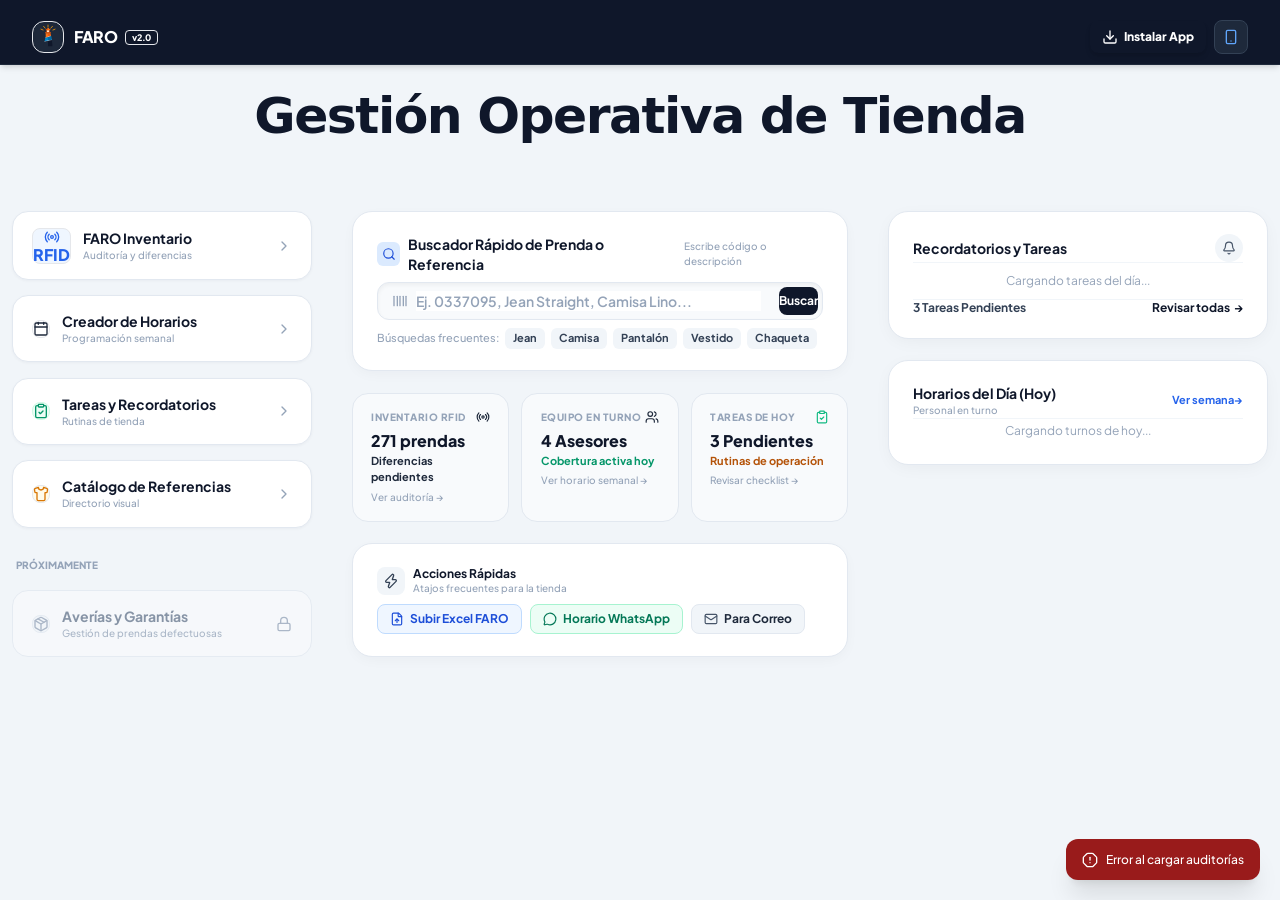
==== frontend/index.html @ a0708a17 "style(hub): remove subtitle and make title size and separation harmonious and proportional" ====
<!DOCTYPE html>
<html lang="es" class="h-full bg-slate-900">
<head>
  <meta charset="UTF-8">
  <meta name="viewport" content="width=device-width, initial-scale=1.0, maximum-scale=1.0, user-scalable=no, viewport-fit=cover">
  <meta name="theme-color" content="#0f172a">
  <meta name="theme-color" content="#0f172a" media="(prefers-color-scheme: light)">
  <meta name="theme-color" content="#0f172a" media="(prefers-color-scheme: dark)">
  <meta name="apple-mobile-web-app-capable" content="yes">
  <meta name="apple-mobile-web-app-status-bar-style" content="black-translucent">
  <title>FARO - Flujo de Almacén y Reorden Operativo</title>
  <link rel="icon" type="image/svg+xml" href="faro_icon.svg">
  <link rel="manifest" href="manifest.json">
  <link rel="apple-touch-icon" sizes="180x180" href="apple-touch-icon.png">
  <meta name="apple-mobile-web-app-title" content="FARO">
  <meta name="application-name" content="FARO">
  <meta name="msapplication-TileColor" content="#0f172a">
  <meta name="mobile-web-app-capable" content="yes">
  
  <!-- Tailwind CSS Compilado Estático (Carga instantánea en celulares, ultrarrápido 33KB) -->
  <link rel="stylesheet" href="tailwind.min.css?v=2.8">
  <link rel="stylesheet" href="styles.css?v=4.8">

  <!-- Librerías Locales (100% autónomo, no depende de CDNs externos en móviles) -->
  <script src="lucide.min.js"></script>
  <script src="qrcode.min.js"></script>
  <script src="confetti.browser.min.js"></script>
  <script src="jsbarcode.min.js"></script>

</head>
<body class="h-full flex flex-col text-slate-800 antialiased selection:bg-blue-600 selection:text-white bg-slate-100">

  <!-- ========================================================================= -->
  <!-- HEADER PRINCIPAL (RESPONSIVO PARA CUALQUIER PANTALLA) -->
  <!-- ========================================================================= -->
  <header class="bg-slate-900 text-white sticky top-0 z-30 shadow-md border-b border-slate-800 safe-top">
    <div class="max-w-7xl 2xl:max-w-screen-2xl mx-auto px-3 sm:px-6 lg:px-8">
      
      <!-- Fila Superior: Logo + Acciones Rápidas (Adaptado para Móviles) -->
      <div class="flex items-center justify-between py-2 sm:py-2.5 gap-1.5 sm:gap-2">
        
        <div class="flex items-center gap-2 sm:gap-2.5 shrink-0 min-w-0">
          <!-- Botón Volver al Menú Principal (Hub) -->
          <button id="btnBackToHub" type="button" class="hidden bg-slate-800 hover:bg-slate-700 active:bg-slate-600 text-slate-200 border border-slate-700 font-bold text-xs px-2.5 py-1.5 sm:px-3 sm:py-2 rounded-lg inline-flex items-center gap-1.5 transition-colors cursor-pointer shadow-xs shrink-0" title="Volver al Menú Principal">
            <i data-lucide="arrow-left" class="w-4 h-4 text-sky-400"></i>
            <span class="hidden xs:inline">Inicio</span>
          </button>

          <!-- Logo & Brand FARO / SEVEN SEVEN -->
          <div id="brandHeader" class="flex items-center gap-2 sm:gap-2.5 shrink-0 min-w-0 cursor-pointer" title="Ir al Menú Principal">
            <div class="w-8 h-8 sm:w-9 sm:h-9 rounded-xl bg-slate-800 border border-slate-700/80 p-0.5 flex items-center justify-center shadow-inner shrink-0 overflow-hidden">
              <img src="faro_icon.svg" alt="Faro Logo" class="w-full h-full object-contain">
            </div>
            <div class="min-w-0 truncate">
              <h1 class="text-sm sm:text-base font-black tracking-tight text-white flex items-center gap-2 truncate leading-none">
                <span id="headerTitle">FARO</span>
                <span id="headerBadge" class="hidden sm:inline-block text-[9px] sm:text-[10px] font-extrabold px-1.5 py-0.5 rounded bg-sky-500/20 text-sky-300 border border-sky-400/30 tracking-normal badge-pill">
                  v2.0
                </span>
                <span id="dbStatusBadge" class="hidden sm:inline-flex text-[9px] font-bold px-1.5 py-0.5 rounded tracking-normal items-center gap-1 cursor-default transition-all" title="Estado de Base de Datos">
                  <span id="dbStatusDot" class="w-1.5 h-1.5 rounded-full bg-emerald-400 animate-pulse"></span>
                  <span id="dbStatusText">Cloud</span>
                </span>
              </h1>
              <p id="headerSubtitle" class="text-[9px] sm:text-[10px] font-semibold text-sky-400 truncate leading-tight mt-1 hidden xs:block">Flujo de Almacén y Reorden Operativo</p>
            </div>
          </div>
        </div>

        <!-- Acciones en Cabecera (Adaptables según vista activa) -->
        <div class="flex items-center gap-1 sm:gap-2 shrink-0">
          
          <!-- Acciones específicas de FARO Inventarios -->
          <div id="faroHeaderActions" class="flex items-center gap-1 sm:gap-2">
            <!-- Botón Subir Excel -->
            <button id="btnOpenUpload" class="bg-blue-600 hover:bg-blue-700 active:bg-blue-800 text-white font-bold text-xs px-2.5 py-1.5 sm:px-3 sm:py-2 rounded-lg inline-flex items-center justify-center gap-1.5 transition-colors shadow-sm whitespace-nowrap touch-target sm:min-w-0" title="Subir archivo Excel de lectura">
              <i data-lucide="upload-cloud" class="w-4 h-4 shrink-0"></i>
              <span class="hidden sm:inline">Subir Excel</span>
            </button>

            <!-- Botón Copiar Correo -->
            <button id="btnOpenEmailModal" class="bg-emerald-600 hover:bg-emerald-700 active:bg-emerald-800 text-white font-bold text-xs px-2.5 py-1.5 sm:px-3 sm:py-2 rounded-lg inline-flex items-center justify-center gap-1.5 transition-colors shadow-sm whitespace-nowrap touch-target sm:min-w-0" title="Copiar informe para correo de respuesta">
              <i data-lucide="mail-check" class="w-4 h-4 shrink-0"></i>
              <span class="hidden md:inline">Para Correo</span>
            </button>

            <!-- Botón Descargar Excel -->
            <button id="btnDownloadExcel" class="bg-slate-800 hover:bg-slate-700 text-slate-200 border border-slate-700 text-xs px-2.5 py-1.5 sm:px-3 sm:py-2 rounded-lg inline-flex items-center justify-center gap-1.5 transition-colors touch-target sm:min-w-0" title="Descargar la plantilla Excel original modificada con las observaciones para responder al correo">
              <i data-lucide="file-spreadsheet" class="w-4 h-4 text-emerald-400 shrink-0"></i>
              <span class="hidden xl:inline">Exportar Excel</span>
            </button>
          </div>

          <!-- Botón Instalar App PWA -->
          <button id="btnInstallPWA" class="hidden bg-gradient-to-r from-amber-500 to-orange-500 hover:from-amber-600 hover:to-orange-600 text-white font-black text-xs px-2.5 py-1.5 sm:px-3 sm:py-2 rounded-lg inline-flex items-center justify-center gap-1.5 transition-all shadow-md whitespace-nowrap touch-target sm:min-w-0 cursor-pointer" title="Instalar FARO en tu celular o computador">
            <i data-lucide="download" class="w-4 h-4 shrink-0"></i>
            <span class="hidden sm:inline">Instalar App</span>
          </button>

          <!-- Botón Celular / Wi-Fi QR -->
          <button id="btnOpenMobileQR" class="hidden sm:inline-flex bg-slate-800 hover:bg-slate-700 text-slate-200 border border-slate-700 text-xs p-2 rounded-lg items-center justify-center transition-colors touch-target" title="Abrir en celular con cámara">
            <i data-lucide="smartphone" class="w-4 h-4 text-blue-400"></i>
          </button>

        </div>

      </div>

      <!-- Fila Inferior de Cabecera: Selector de Auditoría y Filtro por Fecha (Solo visible en FARO) -->
      <div id="auditSelectorBar" class="pb-2 pt-0.5 flex flex-col sm:flex-row sm:items-center gap-1.5 sm:gap-2 w-full transition-all">
        <!-- Selector desplegable de inventario (ocupa el ancho completo en celular para leerlo cómodo) -->
        <div class="relative flex-1 min-w-0 w-full">
          <select id="auditSelector" class="w-full bg-slate-800/90 text-slate-100 text-xs sm:text-sm font-semibold rounded-lg pl-3 pr-8 py-2 border border-slate-700 focus:ring-2 focus:ring-blue-500 focus:outline-none appearance-none cursor-pointer truncate shadow-inner">
            <option value="" disabled selected>Cargando inventarios...</option>
          </select>
          <div class="absolute inset-y-0 right-0 flex items-center px-2.5 pointer-events-none text-slate-400">
            <i data-lucide="chevron-down" class="w-4 h-4"></i>
          </div>
        </div>

        <!-- Fila de Fecha e Historial (se ajusta fluidamente) -->
        <div class="flex items-center gap-1.5 w-full sm:w-auto shrink-0">
          <!-- Filtro rápido por fecha -->
          <div class="relative flex-1 sm:flex-initial flex items-center gap-1 min-w-0">
            <input type="date" id="auditDateFilter" class="w-full sm:w-auto bg-slate-800 text-slate-200 text-xs font-semibold rounded-lg px-2.5 py-1.5 border border-slate-700 focus:ring-2 focus:ring-blue-500 focus:outline-none shadow-inner" title="Filtrar inventarios por fecha exacta">
            <button id="btnClearDateFilter" class="hidden text-slate-400 hover:text-white p-1.5 rounded-lg bg-slate-800/80 border border-slate-700 transition-colors shrink-0" title="Limpiar filtro de fecha">
              <i data-lucide="x" class="w-3.5 h-3.5"></i>
            </button>
          </div>

          <!-- Botón Ver Historial Completo -->
          <button id="btnOpenAuditHistory" class="shrink-0 flex items-center justify-center gap-1.5 px-3 py-1.5 rounded-lg bg-slate-800 hover:bg-slate-700 text-slate-200 text-xs font-bold border border-slate-700 transition-colors touch-target shadow-xs" title="Explorar todo el historial de inventarios">
            <i data-lucide="calendar" class="w-3.5 h-3.5 text-blue-400"></i>
            <span>Historial</span>
          </button>
        </div>
      </div>

      <!-- Fila 3: Barra de Navegación por Pestañas FARO (Auditoría / Catálogo / Archivos) -->
      <div id="faroTabsBar" class="flex items-center gap-1 sm:gap-2 pb-2 pt-1 overflow-x-auto no-scrollbar border-t border-slate-800/80">
        <!-- Pestaña 1: Auditoría -->
        <button id="tabBtnAudit" type="button" class="tab-nav-btn active py-1.5 px-3 rounded-lg text-xs font-bold transition-all inline-flex items-center justify-center gap-1.5 shrink-0 bg-blue-600 text-white shadow-xs">
          <i data-lucide="clipboard-check" class="w-3.5 h-3.5"></i>
          <span>Auditoría</span>
        </button>

        <!-- Pestaña 2: Catálogo de Referencias (Buscador) -->
        <button id="tabBtnCatalog" type="button" class="tab-nav-btn py-1.5 px-3 rounded-lg text-xs font-bold transition-all inline-flex items-center justify-center gap-1.5 shrink-0 text-slate-300 hover:text-white hover:bg-slate-800">
          <i data-lucide="search" class="w-3.5 h-3.5 text-amber-400"></i>
          <span>Catálogo de Referencias</span>
          <span id="tabCatalogBadge" class="ml-1 px-1.5 py-0.5 rounded-full text-[10px] font-black bg-amber-500/20 text-amber-300 border border-amber-400/30 badge-pill">...</span>
        </button>

        <!-- Pestaña 3: Archivos Excel -->
        <button id="tabBtnFiles" type="button" class="tab-nav-btn py-1.5 px-3 rounded-lg text-xs font-bold transition-all inline-flex items-center justify-center gap-1.5 shrink-0 text-slate-300 hover:text-white hover:bg-slate-800">
          <i data-lucide="file-spreadsheet" class="w-3.5 h-3.5 text-emerald-400"></i>
          <span>Archivos Excel</span>
          <span id="tabFilesBadge" class="ml-1 px-1.5 py-0.5 rounded-full text-[10px] font-black bg-emerald-500/20 text-emerald-300 border border-emerald-400/30 badge-pill">...</span>
        </button>
      </div>

    </div>
  </header>

  <!-- BARRA DE AVISO OFFLINE (Aparece suavemente si el celular entra en zona sin señal) -->
  <div id="offlineBanner" class="hidden bg-amber-600 text-white text-xs font-bold py-1.5 px-4 text-center flex items-center justify-center gap-2 shadow-xs transition-all z-20">
    <i data-lucide="wifi-off" class="w-3.5 h-3.5 shrink-0"></i>
    <span>Modo sin conexión: Puedes seguir consultando el catálogo y referencias cargadas en caché.</span>
  </div>

  <!-- ========================================================================= -->
  <!-- CONTENIDO PRINCIPAL FLUIDO (SE ADAPTA A MÓVILES Y MONITORES ANCHOS) -->
  <!-- ========================================================================= -->
  <main class="flex-1 w-full max-w-[1560px] mx-auto px-6 sm:px-10 lg:px-16 xl:px-20 py-4 sm:py-6 lg:py-8 flex flex-col min-h-[calc(100vh-4.5rem)] overflow-y-auto safe-paddings">

    <!-- ======================================================================= -->
    <!-- VISTA 1: MENÚ PRINCIPAL / HUB DE OPERACIONES SEVEN SEVEN (3 COLUMNAS)   -->
    <!-- ======================================================================= -->
    <div id="viewHub" class="w-full flex flex-col flex-1">
      
      <!-- TÍTULO PRINCIPAL EN LA PARTE SUPERIOR: ELEGANTE, PROPORCIONAL Y BIEN SEPARADO -->
      <div class="hub-header-hero">
        <h2 class="hub-hero-title">
          Gestión Operativa de Tienda
        </h2>
      </div>

      <!-- DASHBOARD EN 3 COLUMNAS REALES (CSS GRID FORZADO): BOTONES IZQ | CENTRO FUNCIONAL | WIDGETS DER -->
      <div class="hub-3col-layout w-full">

        <!-- =================================================================== -->
        <!-- COLUMNA 1 (IZQUIERDA): BOTONES DE MÓDULOS DE OPERACIÓN              -->
        <!-- =================================================================== -->
        <div class="hub-col-left">
          
          <!-- Botón 1: FARO Inventario -->
          <button id="cardLaunchFaro" type="button" class="hub-nav-button group text-left">
            <div class="flex items-center gap-3">
              <div class="w-9 h-9 rounded-lg bg-blue-50 text-blue-600 flex flex-col items-center justify-center shrink-0 border border-blue-100 transition-colors">
                <i data-lucide="radio" class="w-4 h-4"></i>
                <span class="text-[7.5px] font-black tracking-tighter leading-none mt-0.5">RFID</span>
              </div>
              <div>
                <span class="font-bold text-slate-900 text-sm block">FARO Inventario</span>
                <span id="hubCardAuditInfo" class="text-[10px] text-slate-400 font-medium block">Auditoría y diferencias</span>
              </div>
            </div>
            <i data-lucide="chevron-right" class="w-4 h-4 text-slate-400 group-hover:text-slate-800 group-hover:translate-x-0.5 transition-all"></i>
          </button>

          <!-- Botón 2: Creador de Horarios -->
          <button id="cardLaunchSchedules" type="button" class="hub-nav-button group text-left">
            <div class="flex items-center gap-3">
              <div class="w-9 h-9 rounded-lg bg-purple-50 text-purple-600 flex items-center justify-center shrink-0 border border-purple-100 transition-colors">
                <i data-lucide="calendar" class="w-4 h-4"></i>
              </div>
              <div>
                <span class="font-bold text-slate-900 text-sm block">Creador de Horarios</span>
                <span id="hubCardScheduleInfo" class="text-[10px] text-slate-400 font-medium block">Programación semanal</span>
              </div>
            </div>
            <i data-lucide="chevron-right" class="w-4 h-4 text-slate-400 group-hover:text-slate-800 group-hover:translate-x-0.5 transition-all"></i>
          </button>

          <!-- Botón 3: Tareas y Recordatorios -->
          <button id="cardLaunchTasks" type="button" class="hub-nav-button group text-left">
            <div class="flex items-center gap-3">
              <div class="w-9 h-9 rounded-lg bg-emerald-50 text-emerald-600 flex items-center justify-center shrink-0 border border-emerald-100 transition-colors">
                <i data-lucide="clipboard-check" class="w-4 h-4"></i>
              </div>
              <div>
                <span class="font-bold text-slate-900 text-sm block">Tareas y Recordatorios</span>
                <span id="hubCardTasksInfo" class="text-[10px] text-slate-400 font-medium block">Rutinas de tienda</span>
              </div>
            </div>
            <i data-lucide="chevron-right" class="w-4 h-4 text-slate-400 group-hover:text-slate-800 group-hover:translate-x-0.5 transition-all"></i>
          </button>

          <!-- Botón 4: Catálogo de Referencias -->
          <button id="cardLaunchCatalog" type="button" class="hub-nav-button group text-left">
            <div class="flex items-center gap-3">
              <div class="w-9 h-9 rounded-lg bg-amber-50 text-amber-600 flex items-center justify-center shrink-0 border border-amber-100 transition-colors">
                <i data-lucide="shirt" class="w-4 h-4"></i>
              </div>
              <div>
                <span class="font-bold text-slate-900 text-sm block">Catálogo de Referencias</span>
                <span id="hubCardCatalogInfo" class="text-[10px] text-slate-400 font-medium block">Directorio visual</span>
              </div>
            </div>
            <i data-lucide="chevron-right" class="w-4 h-4 text-slate-400 group-hover:text-slate-800 group-hover:translate-x-0.5 transition-all"></i>
          </button>

          <!-- SEPARADOR PRÓXIMAMENTE -->
          <div class="pt-2 pb-0.5 px-1">
            <span class="text-[10px] font-black uppercase tracking-widest text-slate-400">PRÓXIMAMENTE</span>
          </div>

          <!-- Botón 5: Averías y Garantías (Deshabilitado / Próximamente) -->
          <div class="hub-nav-button-disabled">
            <div class="flex items-center gap-3">
              <div class="w-9 h-9 rounded-lg bg-slate-100 text-slate-400 flex items-center justify-center shrink-0 border border-slate-200">
                <i data-lucide="package" class="w-4 h-4"></i>
              </div>
              <div>
                <span class="font-bold text-slate-500 text-sm block">Averías y Garantías</span>
                <span class="text-[10px] text-slate-400 font-medium block">Gestión de prendas defectuosas</span>
              </div>
            </div>
            <i data-lucide="lock" class="w-4 h-4 text-slate-400"></i>
          </div>

        </div>

        <!-- =================================================================== -->
        <!-- COLUMNA 2 (CENTRO FUNCIONAL): PULSO DE TIENDA, BUSCADOR Y ACCIONES  -->
        <!-- =================================================================== -->
        <div class="hub-col-center">

          <!-- TARJETA FUNCIONAL 1: BUSCADOR RÁPIDO DE PRENDAS Y REFERENCIAS -->
          <div class="hub-center-card">
            <div class="flex items-center justify-between gap-2 mb-2">
              <div class="flex items-center gap-2">
                <div class="w-6 h-6 rounded-md bg-blue-100 text-blue-700 flex items-center justify-center text-xs font-black">
                  <i data-lucide="search" class="w-3.5 h-3.5"></i>
                </div>
                <h3 class="text-xs sm:text-sm font-bold text-slate-900">Buscador Rápido de Prenda o Referencia</h3>
              </div>
              <span class="text-[10px] text-slate-400 font-medium hidden sm:inline">Escribe código o descripción</span>
            </div>

            <form id="hubFastSearchForm" class="flex items-center gap-2 bg-slate-50 p-1 rounded-xl border border-slate-200 focus-within:border-blue-500 focus-within:bg-white transition-all shadow-inner">
              <div class="flex items-center gap-2 flex-1 px-2.5">
                <i data-lucide="barcode" class="w-4 h-4 text-slate-400 shrink-0"></i>
                <input type="text" id="hubFastSearchInput" placeholder="Ej. 0337095, Jean Straight, Camisa Lino..." class="bg-transparent text-xs sm:text-sm font-semibold text-slate-800 focus:outline-none w-full placeholder:text-slate-400">
              </div>
              <button type="submit" class="px-3.5 py-1.5 bg-slate-900 hover:bg-slate-800 active:bg-slate-950 text-white font-bold text-xs rounded-lg transition-colors cursor-pointer shrink-0">
                Buscar
              </button>
            </form>

            <!-- Chips de acceso directo -->
            <div class="flex items-center gap-1.5 flex-wrap pt-2 text-[11px]">
              <span class="text-slate-400 font-medium">Búsquedas frecuentes:</span>
              <button type="button" class="hub-fast-chip px-2 py-0.5 rounded-md bg-slate-100 hover:bg-slate-200 text-slate-700 font-bold transition-colors cursor-pointer" data-search="Jean">Jean</button>
              <button type="button" class="hub-fast-chip px-2 py-0.5 rounded-md bg-slate-100 hover:bg-slate-200 text-slate-700 font-bold transition-colors cursor-pointer" data-search="Camisa">Camisa</button>
              <button type="button" class="hub-fast-chip px-2 py-0.5 rounded-md bg-slate-100 hover:bg-slate-200 text-slate-700 font-bold transition-colors cursor-pointer" data-search="Pantalón">Pantalón</button>
              <button type="button" class="hub-fast-chip px-2 py-0.5 rounded-md bg-slate-100 hover:bg-slate-200 text-slate-700 font-bold transition-colors cursor-pointer" data-search="Vestido">Vestido</button>
              <button type="button" class="hub-fast-chip px-2 py-0.5 rounded-md bg-slate-100 hover:bg-slate-200 text-slate-700 font-bold transition-colors cursor-pointer" data-search="Chaqueta">Chaqueta</button>
            </div>
          </div>

          <!-- TARJETA FUNCIONAL 2: PULSO OPERATIVO DEL DÍA (3 INDICADORES EN TIEMPO REAL) -->
          <div class="grid grid-cols-1 sm:grid-cols-3 gap-2.5 sm:gap-3 w-full">
            
            <!-- Indicador 1: FARO Inventario -->
            <div id="hubCenterCardAudit" class="hub-stat-card group">
              <div class="flex items-center justify-between mb-1.5">
                <span class="text-[10px] font-black uppercase tracking-wider text-slate-400">Inventario RFID</span>
                <i data-lucide="radio" class="w-3.5 h-3.5 text-blue-500"></i>
              </div>
              <div id="hubCenterAuditCount" class="text-lg font-black text-slate-900 leading-tight">271 prendas</div>
              <div id="hubCenterAuditDiff" class="text-[11px] text-rose-600 font-bold mt-0.5">Diferencias pendientes</div>
              <div class="text-[10px] text-slate-400 font-medium mt-1 group-hover:text-blue-600 transition-colors">Ver auditoría →</div>
            </div>

            <!-- Indicador 2: Horarios del Día -->
            <div id="hubCenterCardSchedule" class="hub-stat-card group">
              <div class="flex items-center justify-between mb-1.5">
                <span class="text-[10px] font-black uppercase tracking-wider text-slate-400">Equipo en Turno</span>
                <i data-lucide="users" class="w-3.5 h-3.5 text-purple-500"></i>
              </div>
              <div id="hubCenterSchedCount" class="text-lg font-black text-slate-900 leading-tight">4 Asesores</div>
              <div id="hubCenterSchedSub" class="text-[11px] text-emerald-600 font-bold mt-0.5">Cobertura activa hoy</div>
              <div class="text-[10px] text-slate-400 font-medium mt-1 group-hover:text-purple-600 transition-colors">Ver horario semanal →</div>
            </div>

            <!-- Indicador 3: Checklist Diario -->
            <div id="hubCenterCardTasks" class="hub-stat-card group">
              <div class="flex items-center justify-between mb-1.5">
                <span class="text-[10px] font-black uppercase tracking-wider text-slate-400">Tareas de Hoy</span>
                <i data-lucide="clipboard-check" class="w-3.5 h-3.5 text-emerald-500"></i>
              </div>
              <div id="hubCenterTasksCount" class="text-lg font-black text-slate-900 leading-tight">3 Pendientes</div>
              <div id="hubCenterTasksSub" class="text-[11px] text-amber-700 font-bold mt-0.5">Rutinas de operación</div>
              <div class="text-[10px] text-slate-400 font-medium mt-1 group-hover:text-emerald-600 transition-colors">Revisar checklist →</div>
            </div>

          </div>

          <!-- TARJETA FUNCIONAL 3: ACCIONES RÁPIDAS DE TIENDA EN 1 TOQUE -->
          <div class="hub-center-card flex items-center justify-between gap-2 flex-wrap sm:flex-nowrap">
            <div class="flex items-center gap-2">
              <div class="w-7 h-7 rounded-lg bg-slate-100 text-slate-700 flex items-center justify-center shrink-0">
                <i data-lucide="zap" class="w-4 h-4 text-amber-500"></i>
              </div>
              <div>
                <span class="text-xs font-bold text-slate-900 block leading-tight">Acciones Rápidas</span>
                <span class="text-[10px] text-slate-400 font-medium block">Atajos frecuentes para la tienda</span>
              </div>
            </div>

            <div class="flex items-center gap-2 flex-wrap">
              <button id="hubActionFaroUpload" type="button" class="px-3 py-1.5 bg-blue-50 hover:bg-blue-100 text-blue-700 border border-blue-200 text-xs font-bold rounded-lg transition-colors cursor-pointer inline-flex items-center gap-1.5">
                <i data-lucide="file-up" class="w-3.5 h-3.5"></i>
                <span>Subir Excel FARO</span>
              </button>

              <button id="hubActionWhatsapp" type="button" class="px-3 py-1.5 bg-emerald-50 hover:bg-emerald-100 text-emerald-700 border border-emerald-200 text-xs font-bold rounded-lg transition-colors cursor-pointer inline-flex items-center gap-1.5">
                <i data-lucide="message-circle" class="w-3.5 h-3.5"></i>
                <span>Horario WhatsApp</span>
              </button>

              <button id="hubActionEmail" type="button" class="px-3 py-1.5 bg-slate-100 hover:bg-slate-200 text-slate-800 border border-slate-200 text-xs font-bold rounded-lg transition-colors cursor-pointer inline-flex items-center gap-1.5">
                <i data-lucide="mail" class="w-3.5 h-3.5 text-slate-600"></i>
                <span>Para Correo</span>
              </button>
            </div>
          </div>

        </div>

        <!-- =================================================================== -->
        <!-- COLUMNA 3 (DERECHA): RECORDATORIOS Y HORARIOS DEL DÍA EN ESPECÍFICO -->
        <!-- =================================================================== -->
        <div class="hub-col-right">

          <!-- WIDGET 1: NOTIFICACIONES DE TAREAS Y RECORDATORIOS DEL DÍA -->
          <div class="hub-widget-card p-4 sm:p-5 flex flex-col justify-between">
            <!-- Cabecera del Widget -->
            <div class="flex items-center justify-between pb-3 border-b border-slate-100">
              <div class="flex items-center gap-2">
                <h3 class="font-bold text-slate-900 text-xs sm:text-sm leading-tight">
                  Recordatorios y Tareas
                </h3>
              </div>
              <div class="w-7 h-7 rounded-full bg-slate-100 text-slate-600 flex items-center justify-center shrink-0 shadow-2xs">
                <i data-lucide="bell" class="w-3.5 h-3.5"></i>
              </div>
            </div>

            <!-- Lista Dinámica de Tareas de Hoy -->
            <div id="hubTodayTasksList" class="py-2.5 space-y-1.5 flex-1 min-h-[140px]">
              <!-- Inyectado dinámicamente por loadHubSummary() -->
              <div class="text-center py-6 text-slate-400 text-xs">Cargando tareas del día...</div>
            </div>

            <!-- Pie del Widget -->
            <div class="pt-3 border-t border-slate-100 flex items-center justify-between text-xs">
              <span id="hubTasksPendingCount" class="font-bold text-slate-700 text-xs">
                3 Tareas Pendientes
              </span>
              <button id="btnHubReviewTasks" type="button" class="font-bold text-slate-900 hover:text-blue-600 active:text-blue-800 transition-colors flex items-center gap-1 cursor-pointer">
                <span>Revisar todas</span>
                <span>→</span>
              </button>
            </div>
          </div>

          <!-- WIDGET 2: HORARIOS DEL DÍA EN ESPECÍFICO -->
          <div class="hub-widget-card p-4 sm:p-5 flex flex-col">
            <!-- Cabecera del Widget -->
            <div class="flex items-center justify-between pb-2.5 border-b border-slate-100">
              <div>
                <h3 class="font-bold text-slate-900 text-xs sm:text-sm">
                  Horarios del Día (Hoy)
                </h3>
                <span id="hubScheduleSubHeader" class="text-[10px] text-slate-400 font-medium block">Personal en turno</span>
              </div>
              <button id="btnHubGoToSchedules" type="button" class="text-[11px] font-bold text-blue-600 hover:text-blue-700 active:text-blue-800 transition-colors flex items-center gap-0.5 cursor-pointer">
                <span>Ver semana</span>
                <span>→</span>
              </button>
            </div>

            <!-- Lista de Turnos y Personal del Día -->
            <div id="hubTodayShiftsList" class="py-1 divide-y divide-slate-100 max-h-56 overflow-y-auto no-scrollbar">
              <!-- Inyectado dinámicamente por loadHubSummary() -->
              <div class="text-center py-6 text-slate-400 text-xs">Cargando turnos de hoy...</div>
            </div>
          </div>

        </div>

      </div>

    </div> <!-- /#viewHub -->

    <!-- ======================================================================= -->
    <!-- VISTA 2: FARO INVENTARIO Y AUDITORÍA (MÓDULO EXISTENTE)                -->
    <!-- ======================================================================= -->
    <div id="viewFaro" class="hidden flex flex-col gap-3.5 sm:gap-4 flex-1">

    <!-- SECCIÓN 1: AUDITORÍA DE INVENTARIO (CONCILIACIÓN Y NOVEDADES) -->
    <div id="sectionAudit" class="flex flex-col gap-3.5 sm:gap-4 flex-1">

    <!-- KPI STRIP RESPONSIVO (2 cols en celular, 3 en tablet, 6 en desktop) -->
    <section id="kpiSection" class="grid grid-cols-2 sm:grid-cols-3 lg:grid-cols-6 gap-2 sm:gap-3">
      
      <!-- Total Referencias -->
      <div class="bg-white rounded-xl p-2.5 sm:p-3.5 border border-slate-200/90 shadow-xs flex flex-col justify-between">
        <span class="text-[10px] sm:text-xs font-bold text-slate-500 uppercase tracking-wider">Total Prendas</span>
        <div class="flex items-baseline justify-between mt-1">
          <span id="kpiTotal" class="text-xl sm:text-2xl font-black text-slate-900 leading-tight">-</span>
          <span class="text-[11px] text-slate-400 font-semibold">refs</span>
        </div>
      </div>

      <!-- Faltantes -->
      <div id="kpiFaltantesCard" class="bg-red-50/70 rounded-xl p-2.5 sm:p-3.5 border border-red-100 shadow-xs flex flex-col justify-between cursor-pointer hover:bg-red-100/70 transition-colors" title="Filtrar solo prendas faltantes">
        <div class="flex items-center justify-between">
          <span class="text-[10px] sm:text-xs font-bold text-red-700 uppercase tracking-wider">Faltantes</span>
          <i data-lucide="trending-down" class="w-3.5 h-3.5 text-red-500"></i>
        </div>
        <div class="flex items-baseline justify-between mt-1">
          <span id="kpiFaltantes" class="text-xl sm:text-2xl font-black text-red-700 leading-tight">-</span>
          <span id="kpiFaltantesUnits" class="text-[10px] sm:text-xs text-red-600 font-bold">unids</span>
        </div>
      </div>

      <!-- Sobrantes -->
      <div id="kpiSobrantesCard" class="bg-emerald-50/70 rounded-xl p-2.5 sm:p-3.5 border border-emerald-100 shadow-xs flex flex-col justify-between cursor-pointer hover:bg-emerald-100/70 transition-colors" title="Filtrar solo prendas sobrantes">
        <div class="flex items-center justify-between">
          <span class="text-[10px] sm:text-xs font-bold text-emerald-700 uppercase tracking-wider">Sobrantes</span>
          <i data-lucide="trending-up" class="w-3.5 h-3.5 text-emerald-500"></i>
        </div>
        <div class="flex items-baseline justify-between mt-1">
          <span id="kpiSobrantes" class="text-xl sm:text-2xl font-black text-emerald-700 leading-tight">-</span>
          <span id="kpiSobrantesUnits" class="text-[10px] sm:text-xs text-emerald-600 font-bold">unids</span>
        </div>
      </div>

      <!-- Reincidentes (Prendas Repetidas) -->
      <div id="kpiRecurrentCard" class="bg-amber-50/80 rounded-xl p-2.5 sm:p-3.5 border border-amber-200 shadow-xs flex flex-col justify-between cursor-pointer hover:bg-amber-100/70 transition-colors" title="Ver prendas que se repiten con diferencias">
        <div class="flex items-center justify-between">
          <span class="text-[10px] sm:text-xs font-bold text-amber-800 uppercase tracking-wider">Reincidentes</span>
          <i data-lucide="alert-triangle" class="w-3.5 h-3.5 text-amber-600"></i>
        </div>
        <div class="flex items-baseline justify-between mt-1">
          <span id="kpiReincidentes" class="text-xl sm:text-2xl font-black text-amber-700 leading-tight">-</span>
          <span class="text-[10px] text-amber-800 font-extrabold px-1.5 py-0.5 bg-amber-200/80 rounded">Alerta</span>
        </div>
      </div>

      <!-- Validadas & Progreso -->
      <div class="bg-white rounded-xl p-2.5 sm:p-3.5 border border-slate-200/90 shadow-xs flex flex-col justify-between col-span-1 sm:col-span-2 lg:col-span-1">
        <div class="flex items-center justify-between">
          <span class="text-[10px] sm:text-xs font-bold text-slate-500 uppercase tracking-wider">Validadas</span>
          <span id="kpiValidadasPercent" class="text-[11px] sm:text-xs font-extrabold text-blue-600">0%</span>
        </div>
        <div class="mt-1">
          <div class="flex items-baseline justify-between mb-1">
            <span id="kpiValidadasCount" class="text-xl sm:text-2xl font-black text-slate-900 leading-tight">0</span>
            <span id="kpiValidadasTotal" class="text-[10px] sm:text-xs text-slate-400 font-medium">/ 0</span>
          </div>
          <div class="w-full bg-slate-100 rounded-full h-1.5 overflow-hidden">
            <div id="progressBar" class="bg-blue-600 h-1.5 rounded-full transition-all duration-500" style="width: 0%"></div>
          </div>
        </div>
      </div>

      <!-- Con Foto / Sin Foto -->
      <div id="kpiPhotoCard" class="bg-white rounded-xl p-2.5 sm:p-3.5 border border-slate-200/90 shadow-xs flex flex-col justify-between cursor-pointer hover:bg-slate-50 transition-colors" title="Filtrar prendas sin foto en el catálogo">
        <div class="flex items-center justify-between">
          <span class="text-[10px] sm:text-xs font-bold text-slate-500 uppercase tracking-wider">Fotos</span>
          <i data-lucide="camera" class="w-3.5 h-3.5 text-slate-400"></i>
        </div>
        <div class="flex items-baseline justify-between mt-1">
          <div class="flex items-baseline gap-1">
            <span id="kpiConFoto" class="text-xl sm:text-2xl font-black text-slate-900 leading-tight">0</span>
            <span class="text-[10px] text-emerald-600 font-bold">con</span>
          </div>
          <div class="text-right">
            <span id="kpiSinFoto" class="text-[10px] font-extrabold text-amber-800 bg-amber-100 px-1.5 py-0.5 rounded whitespace-nowrap">0 sin foto</span>
          </div>
        </div>
      </div>

    </section>

    <!-- MENÚ RETRÁCTIL DE BÚSQUEDA Y FILTROS (SENCILLO, SIN CUADROS) -->
    <section id="filterDrawer" class="hidden bg-white rounded-xl p-3.5 sm:p-4 border border-slate-200 shadow-sm flex flex-col gap-3 transition-all animate-fade-in">
      
      <!-- Encabezado del Menú Retráctil -->
      <div class="flex items-center justify-between pb-2 border-b border-slate-100">
        <div class="flex items-center gap-2">
          <div class="w-6 h-6 rounded-md bg-blue-50 text-blue-600 flex items-center justify-center">
            <i data-lucide="sliders-horizontal" class="w-3.5 h-3.5"></i>
          </div>
          <span class="text-xs font-bold text-slate-800">Menú de Filtros</span>
          <span id="activeFilterDrawerBadge" class="hidden text-[10px] bg-blue-600 text-white font-black px-2 py-0.5 rounded-full">0 activos</span>
        </div>
        <div class="flex items-center gap-2">
          <button id="btnResetAllFilters" type="button" class="text-xs font-semibold text-slate-500 hover:text-red-600 transition-colors cursor-pointer">
            Limpiar filtros
          </button>
          <button id="btnCloseFilterDrawer" type="button" class="p-1 rounded-lg hover:bg-slate-100 text-slate-400 hover:text-slate-700 transition-colors cursor-pointer" title="Cerrar menú (Esc)">
            <i data-lucide="x" class="w-4 h-4"></i>
          </button>
        </div>
      </div>

      <!-- Buscador Rápido -->
      <div class="relative">
        <div class="absolute inset-y-0 left-0 pl-3 flex items-center pointer-events-none text-slate-400">
          <i data-lucide="search" class="w-4 h-4"></i>
        </div>
        <input type="text" id="searchInput" placeholder="Buscar por referencia, código de barras (EAN), prenda, color..." 
               class="w-full pl-10 pr-9 py-2 bg-slate-50 text-slate-800 text-xs sm:text-sm rounded-lg border border-slate-200 focus:bg-white focus:ring-2 focus:ring-blue-500 focus:border-blue-500 focus:outline-none transition-all placeholder:text-slate-400">
        <button id="btnClearSearch" type="button" class="hidden absolute inset-y-0 right-0 w-9 inline-flex items-center justify-center text-slate-400 hover:text-slate-600 cursor-pointer" title="Limpiar búsqueda">
          <i data-lucide="x" class="w-4 h-4"></i>
        </button>
      </div>

      <!-- Selectores Simples en Rejilla (Sin cuadros ni botones invasivos) -->
      <div class="grid grid-cols-1 sm:grid-cols-2 lg:grid-cols-4 gap-2.5">
        
        <!-- Selector 1: Estado / Tipo de Diferencia -->
        <div class="flex flex-col gap-1">
          <label for="statusFilter" class="text-[11px] font-bold text-slate-600">Estado / Diferencia</label>
          <div class="relative">
            <select id="statusFilter" class="w-full bg-slate-50 text-slate-700 text-xs sm:text-sm font-semibold rounded-lg pl-3 pr-8 py-2 border border-slate-200 focus:ring-2 focus:ring-blue-500 focus:outline-none appearance-none cursor-pointer">
              <option value="all">Todas las prendas</option>
              <option value="faltantes">🔴 Solo Faltantes</option>
              <option value="sobrantes">🟢 Solo Sobrantes</option>
              <option value="reincidentes">🔥 Repetidas en otros inventarios</option>
              <option value="pendientes">⏳ Solo Pendientes de validar</option>
              <option value="validadas">✅ Solo Validadas</option>
              <option value="sin_foto">📷 Solo Sin Foto</option>
            </select>
            <div class="absolute inset-y-0 right-0 flex items-center px-2.5 pointer-events-none text-slate-400">
              <i data-lucide="chevron-down" class="w-4 h-4"></i>
            </div>
          </div>
        </div>

        <!-- Selector 2: Género / Departamento Oficial -->
        <div class="flex flex-col gap-1">
          <label for="genderFilter" class="text-[11px] font-bold text-slate-600">Género / Depto</label>
          <div class="relative">
            <select id="genderFilter" onchange="selectGenderFilter(this.value)" class="w-full bg-slate-50 text-slate-700 text-xs sm:text-sm font-semibold rounded-lg pl-3 pr-8 py-2 border border-slate-200 focus:ring-2 focus:ring-blue-500 focus:outline-none appearance-none cursor-pointer">
              <option value="all">Todos los departamentos</option>
              <option value="Dama">👗 Dama (28)</option>
              <option value="Caballero">👔 Caballero (45)</option>
            </select>
            <div class="absolute inset-y-0 right-0 flex items-center px-2.5 pointer-events-none text-slate-400">
              <i data-lucide="chevron-down" class="w-4 h-4"></i>
            </div>
          </div>
        </div>

        <!-- Selector 3: Tipo de Prenda / Categoría Oficial -->
        <div class="flex flex-col gap-1">
          <label for="categoryFilter" class="text-[11px] font-bold text-slate-600">Tipo de Prenda / Cód.</label>
          <div class="relative">
            <select id="categoryFilter" class="w-full bg-slate-50 text-slate-700 text-xs sm:text-sm font-semibold rounded-lg pl-3 pr-8 py-2 border border-slate-200 focus:ring-2 focus:ring-blue-500 focus:outline-none appearance-none cursor-pointer">
              <option value="all">Todas las prendas</option>
            </select>
            <div class="absolute inset-y-0 right-0 flex items-center px-2.5 pointer-events-none text-slate-400">
              <i data-lucide="chevron-down" class="w-4 h-4"></i>
            </div>
          </div>
        </div>

        <!-- Selector 4: Talla -->
        <div class="flex flex-col gap-1">
          <label for="sizeFilter" class="text-[11px] font-bold text-slate-600">Talla</label>
          <div class="relative">
            <select id="sizeFilter" class="w-full bg-slate-50 text-slate-700 text-xs sm:text-sm font-semibold rounded-lg pl-3 pr-8 py-2 border border-slate-200 focus:ring-2 focus:ring-blue-500 focus:outline-none appearance-none cursor-pointer">
              <option value="all">Todas las tallas</option>
            </select>
            <div class="absolute inset-y-0 right-0 flex items-center px-2 pointer-events-none text-slate-400">
              <i data-lucide="chevron-down" class="w-4 h-4"></i>
            </div>
          </div>
        </div>

      </div>

    </section>

    <!-- LISTADO DE REFERENCIAS (FLUIDO PARA PANTALLAS DE 320px A 4K) -->
    <section class="flex-1 flex flex-col min-h-0">
      
      <!-- BARRA COMPACTA: SOLO ICONO DE LUPA (EXPANDIBLE) Y CONTADOR DE RESULTADOS -->
      <div class="flex items-center justify-between gap-2 px-1 mb-2">
        <div class="flex items-center gap-2">
          <!-- Icono de la Lupa: Clic para expandir/colapsar panel de búsqueda -->
          <button id="btnToggleFilters" 
                  type="button" 
                  class="relative inline-flex items-center justify-center p-2 sm:px-3 sm:py-1.5 rounded-lg bg-white border border-slate-300 hover:border-blue-500 hover:text-blue-600 text-slate-700 shadow-2xs hover:shadow-xs transition-all cursor-pointer touch-target group" 
                  title="Buscar y filtrar prendas (o presiona Ctrl+F)">
            <i data-lucide="search" class="w-4 h-4 text-slate-600 group-hover:text-blue-600 transition-colors"></i>
            <span class="hidden sm:inline text-xs font-bold ml-1.5">Buscar</span>
            <!-- Badge numérico cuando hay filtros aplicados mientras está oculto -->
            <span id="activeFiltersPill" class="hidden ml-1 px-1.5 py-0.5 text-[10px] font-black bg-blue-600 text-white rounded-full badge-pill">0</span>
          </button>

          <!-- Resumen de etiquetas activas cuando el panel está oculto -->
          <div id="activeFiltersSummaryBar" class="hidden sm:flex items-center gap-1.5 flex-wrap text-xs">
            <!-- Chips dinámicos generados desde JavaScript -->
          </div>
        </div>

        <!-- Contador de Resultados Visibles y Limpiar Rápido -->
        <div class="flex items-center gap-2 text-xs text-slate-500 font-medium">
          <button id="btnQuickClearFilters" type="button" class="hidden text-[11px] font-bold text-red-600 hover:text-red-700 hover:underline cursor-pointer">
            Limpiar filtros
          </button>
          <div>
            Mostrando <span id="visibleCount" class="font-bold text-slate-900">0</span> prendas de <span id="totalAuditCount" class="font-bold text-slate-900">0</span>
          </div>
        </div>
      </div>

      <!-- VISTA MODO TARJETAS (OCULTA POR DEFECTO) -->
      <div id="cardsContainer" class="hidden grid grid-cols-1 sm:grid-cols-2 md:grid-cols-2 lg:grid-cols-3 xl:grid-cols-4 2xl:grid-cols-5 gap-2.5 sm:gap-3.5 overflow-y-auto pb-4">
        <!-- Generado dinámicamente -->
      </div>

      <!-- VISTA MODO TABLA PRINCIPAL (CON SCROLL HORIZONTAL PROTEGIDO EN MÓVILES) -->
      <div id="tableContainer" class="bg-white rounded-xl border border-slate-200 shadow-xs overflow-hidden flex-1 overflow-y-auto">
        <div class="overflow-x-auto">
          <table class="w-full text-left border-collapse text-xs min-w-[750px]">
            <thead class="bg-slate-50 text-slate-600 font-bold border-b border-slate-200 sticky top-0 z-10">
              <tr>
                <th class="py-3 px-3">Referencia / EAN</th>
                <th class="py-3 px-2 text-center">Talla</th>
                <th class="py-3 px-2 text-center">Color</th>
                <th class="py-3 px-2 text-right">Teórico</th>
                <th class="py-3 px-2 text-right">Tienda</th>
                <th class="py-3 px-2 text-right">Bodega</th>
                <th class="py-3 px-2 text-center">Diferencia</th>
                <th class="py-3 px-2 text-center" title="Prendas que se repiten en otros inventarios">Repetida</th>
                <th class="py-3 px-3 text-center">Estado</th>
              </tr>
            </thead>
            <tbody id="tableBody" class="divide-y divide-slate-100">
              <!-- Generado dinámicamente -->
            </tbody>
          </table>
        </div>
      </div>

      <!-- Estado Vacío -->
      <div id="emptyState" class="hidden flex-1 flex flex-col items-center justify-center py-16 text-center">
        <div class="w-16 h-16 bg-slate-100 rounded-full flex items-center justify-center text-slate-400 mb-3">
          <i data-lucide="package-search" class="w-8 h-8"></i>
        </div>
        <h3 class="text-base font-bold text-slate-800">No se encontraron referencias</h3>
        <p class="text-xs text-slate-500 max-w-sm mt-1 px-4">Prueba cambiando los filtros o la búsqueda, o sube un nuevo archivo de lectura de inventario.</p>
      </div>

    </section>

    </div> <!-- /#sectionAudit -->

    <!-- ======================================================================= -->
    <!-- SECCIÓN 2: CATÁLOGO DE REFERENCIAS (BUSCADOR & DIRECTORIO VISUAL)        -->
    <!-- ======================================================================= -->
    <section id="sectionCatalog" class="hidden flex-1 flex flex-col gap-3.5 sm:gap-4 min-h-0">
      
      <!-- Barra Superior del Catálogo: Buscador Principal + Filtros Rápidos -->
      <div class="bg-white rounded-2xl p-3 sm:p-4 border border-slate-200/90 shadow-xs flex flex-col gap-2.5">
        
        <!-- Fila 1: Input de Búsqueda Grande con Icono -->
        <div class="flex items-center gap-2">
          <div class="relative flex-1">
            <div class="absolute inset-y-0 left-0 pl-3 flex items-center pointer-events-none text-slate-400">
              <i data-lucide="search" class="w-4 h-4 text-amber-500"></i>
            </div>
            <input type="text" id="catalogSearchInput" 
                   placeholder="Buscar por referencia (ej. 28068218), nombre, código EAN o color..." 
                   class="w-full bg-slate-50 text-slate-900 text-xs sm:text-sm font-semibold rounded-xl pl-10 pr-9 py-2.5 border border-slate-200 focus:bg-white focus:ring-2 focus:ring-amber-500 focus:outline-none transition-all placeholder:text-slate-400">
            <button id="btnClearCatalogSearch" type="button" class="hidden absolute inset-y-0 right-0 w-9 inline-flex items-center justify-center text-slate-400 hover:text-slate-700 cursor-pointer" title="Limpiar búsqueda">
              <i data-lucide="x" class="w-4 h-4"></i>
            </button>
          </div>

          <!-- Conmutador de Vista (Cuadrícula vs Tabla) -->
          <div class="flex items-center bg-slate-100 p-1 rounded-xl border border-slate-200/80 shrink-0">
            <button id="btnCatalogViewGrid" type="button" class="w-8 h-8 rounded-lg text-xs font-bold transition-all bg-white text-slate-900 shadow-2xs inline-flex items-center justify-center cursor-pointer" title="Ver como tarjetas con foto">
              <i data-lucide="layout-grid" class="w-4 h-4 text-amber-600"></i>
            </button>
            <button id="btnCatalogViewTable" type="button" class="w-8 h-8 rounded-lg text-xs font-bold transition-all text-slate-500 hover:text-slate-900 inline-flex items-center justify-center cursor-pointer" title="Ver como tabla de referencias">
              <i data-lucide="table" class="w-4 h-4"></i>
            </button>
          </div>
        </div>

        <!-- Fila 2: Filtros de Género, Tipo de Prenda y Fotos -->
        <div class="grid grid-cols-2 sm:grid-cols-4 gap-2 text-xs">
          <!-- Filtro Género -->
          <div>
            <label for="catalogGenderFilter" class="text-[10px] font-bold text-slate-500 uppercase tracking-wider block mb-1">Género</label>
            <select id="catalogGenderFilter" class="w-full bg-slate-50 text-slate-700 font-semibold rounded-lg px-2.5 py-1.5 border border-slate-200 focus:ring-2 focus:ring-amber-500 focus:outline-none">
              <option value="all">Todos los géneros</option>
              <option value="Dama">👗 Dama (28)</option>
              <option value="Caballero">👔 Caballero (45)</option>
            </select>
          </div>

          <!-- Filtro Tipo de Prenda -->
          <div>
            <label for="catalogTypeFilter" class="text-[10px] font-bold text-slate-500 uppercase tracking-wider block mb-1">Tipo de Prenda</label>
            <select id="catalogTypeFilter" class="w-full bg-slate-50 text-slate-700 font-semibold rounded-lg px-2.5 py-1.5 border border-slate-200 focus:ring-2 focus:ring-amber-500 focus:outline-none">
              <option value="all">Todas las prendas</option>
            </select>
          </div>

          <!-- Filtro Foto -->
          <div>
            <label for="catalogPhotoFilter" class="text-[10px] font-bold text-slate-500 uppercase tracking-wider block mb-1">Disponibilidad Foto</label>
            <select id="catalogPhotoFilter" class="w-full bg-slate-50 text-slate-700 font-semibold rounded-lg px-2.5 py-1.5 border border-slate-200 focus:ring-2 focus:ring-amber-500 focus:outline-none">
              <option value="all">Con o sin foto</option>
              <option value="with_photo">📷 Solo con foto</option>
              <option value="without_photo">⚠️ Solo sin foto</option>
            </select>
          </div>

          <!-- Resumen de Conteo -->
          <div class="flex flex-col justify-end">
            <span class="text-[10px] font-bold text-slate-400 uppercase tracking-wider block mb-1">Resultados</span>
            <div class="text-xs font-bold text-slate-700 bg-slate-50 px-2.5 py-1.5 rounded-lg border border-slate-200 flex items-center justify-between">
              <span>Mostrando:</span>
              <span id="catalogCountText" class="font-black text-amber-800 font-mono">0</span>
            </div>
          </div>
        </div>

      </div>

      <!-- VISTA CATÁLOGO MODO CUADRÍCULA DE TARJETAS (Visual con fotos grandes) -->
      <div id="catalogGridContainer" class="grid grid-cols-1 sm:grid-cols-2 md:grid-cols-3 lg:grid-cols-4 2xl:grid-cols-5 gap-3 sm:gap-4 overflow-y-auto pb-6">
        <!-- Generado dinámicamente -->
      </div>

      <!-- VISTA CATÁLOGO MODO TABLA (Compacta) -->
      <div id="catalogTableContainer" class="hidden bg-white rounded-xl border border-slate-200 shadow-xs overflow-hidden flex-1 overflow-y-auto">
        <div class="overflow-x-auto">
          <table class="w-full text-left border-collapse text-xs min-w-[700px]">
            <thead class="bg-slate-50 text-slate-600 font-bold border-b border-slate-200 sticky top-0 z-10">
              <tr>
                <th class="py-3 px-3 w-14">Foto</th>
                <th class="py-3 px-3">Referencia</th>
                <th class="py-3 px-3">Nombre de Prenda</th>
                <th class="py-3 px-2">Género / Tipo</th>
                <th class="py-3 px-2">Tallas Registradas</th>
                <th class="py-3 px-2">Código EAN</th>
                <th class="py-3 px-3 text-center">Acción</th>
              </tr>
            </thead>
            <tbody id="catalogTableBody" class="divide-y divide-slate-100">
              <!-- Generado dinámicamente -->
            </tbody>
          </table>
        </div>
      </div>

      <!-- Estado Vacío Catálogo -->
      <div id="catalogEmptyState" class="hidden flex-1 flex flex-col items-center justify-center py-16 text-center">
        <div class="w-16 h-16 bg-amber-50 rounded-full flex items-center justify-center text-amber-500 mb-3 border border-amber-200">
          <i data-lucide="package-search" class="w-8 h-8"></i>
        </div>
        <h3 class="text-base font-bold text-slate-800">No se encontraron prendas en el catálogo</h3>
        <p class="text-xs text-slate-500 max-w-sm mt-1 px-4">Prueba ajustando el texto de búsqueda o cambiando los filtros de género y tipo de prenda.</p>
      </div>

    </section>

    <!-- ======================================================================= -->
    <!-- SECCIÓN 3: ARCHIVOS EXCEL (GESTOR DE INVENTARIOS SUBIDOS)                -->
    <!-- ======================================================================= -->
    <section id="sectionFiles" class="hidden flex-1 flex flex-col gap-3.5 sm:gap-4 min-h-0">
      
      <!-- Cabecera de la Sección Archivos Excel -->
      <div class="bg-white rounded-2xl p-4 sm:p-5 border border-slate-200/90 shadow-xs flex flex-col sm:flex-row sm:items-center justify-between gap-3">
        <div>
          <h2 class="text-base sm:text-lg font-black text-slate-900 flex items-center gap-2">
            <i data-lucide="file-spreadsheet" class="w-5 h-5 text-emerald-600"></i>
            <span>Archivos Excel e Inventarios</span>
          </h2>
          <p class="text-xs text-slate-500 mt-0.5">Consulta, descarga los archivos originales .xlsx o administra los inventarios cargados en FARO.</p>
        </div>

        <div class="flex items-center gap-2 shrink-0">
          <button id="btnFilesUploadNew" type="button" class="py-2 px-3.5 rounded-xl bg-blue-600 hover:bg-blue-700 active:bg-blue-800 text-white text-xs font-bold shadow-xs transition-colors flex items-center gap-1.5 touch-target">
            <i data-lucide="upload-cloud" class="w-4 h-4"></i>
            <span>Subir Nuevo Excel</span>
          </button>
        </div>
      </div>

      <!-- Barra de Filtros Rápidos de Archivos -->
      <div class="flex items-center justify-between gap-2 flex-wrap">
        <div class="flex items-center gap-1.5 flex-wrap">
          <span class="text-xs font-bold text-slate-400 uppercase tracking-wider mr-1">Filtro:</span>
          <button type="button" data-files-filter="all" class="files-chip active px-3 py-1 rounded-lg text-xs font-bold transition-all bg-emerald-600 text-white shadow-xs">Todos</button>
          <button type="button" data-files-filter="lunes" class="files-chip px-3 py-1 rounded-lg text-xs font-bold transition-all bg-white border border-slate-200 text-slate-700 hover:bg-slate-100">Lunes</button>
          <button type="button" data-files-filter="miercoles" class="files-chip px-3 py-1 rounded-lg text-xs font-bold transition-all bg-white border border-slate-200 text-slate-700 hover:bg-slate-100">Miércoles</button>
          <button type="button" data-files-filter="this_month" class="files-chip px-3 py-1 rounded-lg text-xs font-bold transition-all bg-white border border-slate-200 text-slate-700 hover:bg-slate-100">Este Mes</button>
        </div>

        <div class="relative w-full sm:w-64">
          <input type="text" id="filesSearchInput" placeholder="Buscar por nombre de archivo..." class="w-full bg-white text-xs rounded-lg pl-8 pr-3 py-1.5 border border-slate-200 focus:ring-2 focus:ring-emerald-500 focus:outline-none">
          <div class="absolute inset-y-0 left-0 pl-2.5 flex items-center pointer-events-none text-slate-400">
            <i data-lucide="search" class="w-3.5 h-3.5"></i>
          </div>
        </div>
      </div>

      <!-- Listado de Archivos Excel -->
      <div id="filesListContainer" class="grid grid-cols-1 md:grid-cols-2 lg:grid-cols-3 gap-3 sm:gap-4 overflow-y-auto pb-6">
        <!-- Tarjetas generadas dinámicamente -->
      </div>

      <!-- Estado Vacío Archivos -->
      <div id="filesEmptyState" class="hidden flex-1 flex flex-col items-center justify-center py-16 text-center">
        <div class="w-16 h-16 bg-slate-100 rounded-full flex items-center justify-center text-slate-400 mb-3">
          <i data-lucide="folder-search" class="w-8 h-8"></i>
        </div>
        <h3 class="text-base font-bold text-slate-800">No se encontraron archivos Excel</h3>
        <p class="text-xs text-slate-500 max-w-sm mt-1 px-4">Sube un nuevo archivo de lectura de inventario para comenzar a consultar.</p>
      </div>

    </section>

    </div> <!-- /#viewFaro -->

    <!-- ======================================================================= -->
    <!-- VISTA 3: CREADOR DE HORARIOS SEMANALES PARA LA ENCARGADA               -->
    <!-- ======================================================================= -->
    <div id="viewSchedules" class="hidden flex flex-col gap-4 flex-1 pb-10">
      
      <!-- Barra Superior de Control de Semana y Acciones -->
      <div class="bg-white rounded-2xl p-3 sm:p-4 border border-slate-200 shadow-xs flex flex-col lg:flex-row lg:items-center justify-between gap-3 no-print">
        
        <!-- Navegación de Semana -->
        <div class="flex items-center gap-2 flex-wrap sm:flex-nowrap">
          <div class="flex items-center bg-slate-100 p-1 rounded-xl border border-slate-200 shrink-0">
            <button id="btnPrevWeek" type="button" class="p-1.5 sm:p-2 rounded-lg hover:bg-white text-slate-700 transition-all cursor-pointer" title="Semana Anterior">
              <i data-lucide="chevron-left" class="w-4 h-4"></i>
            </button>
            <button id="btnCurrentWeek" type="button" class="px-2.5 py-1 text-xs font-bold text-slate-700 hover:bg-white rounded-lg transition-all cursor-pointer">
              Esta Semana
            </button>
            <button id="btnNextWeek" type="button" class="p-1.5 sm:p-2 rounded-lg hover:bg-white text-slate-700 transition-all cursor-pointer" title="Semana Siguiente">
              <i data-lucide="chevron-right" class="w-4 h-4"></i>
            </button>
          </div>

          <div class="min-w-0">
            <h3 id="scheduleWeekTitle" class="text-sm sm:text-base font-black text-slate-900 truncate">
              Semana: Cargando...
            </h3>
            <p id="scheduleWeekSubtitle" class="text-[11px] text-slate-500 font-medium">
              4 colaboradores activos · 47 horas semanales reglamentarias
            </p>
          </div>
        </div>

        <!-- Botones de Acción (Guardar, WhatsApp, Empleados, Imprimir) -->
        <div class="flex items-center gap-2 flex-wrap">
          <button id="btnManageEmployees" type="button" class="px-3 py-2 rounded-xl bg-slate-100 hover:bg-slate-200 text-slate-700 font-bold text-xs flex items-center gap-1.5 border border-slate-200 transition-colors cursor-pointer" title="Gestionar colaboradores de la tienda">
            <i data-lucide="users" class="w-4 h-4 text-slate-600"></i>
            <span>Equipo</span>
          </button>
          
          <button id="btnPrintSchedule" type="button" class="px-3 py-2 rounded-xl bg-slate-100 hover:bg-slate-200 text-slate-700 font-bold text-xs flex items-center gap-1.5 border border-slate-200 transition-colors cursor-pointer" title="Imprimir horario para el tablón de la tienda">
            <i data-lucide="printer" class="w-4 h-4 text-slate-600"></i>
            <span>Imprimir</span>
          </button>

          <button id="btnCopyWhatsapp" type="button" class="px-3.5 py-2 rounded-xl bg-emerald-600 hover:bg-emerald-700 active:bg-emerald-800 text-white font-bold text-xs flex items-center gap-1.5 shadow-xs transition-colors cursor-pointer" title="Generar y copiar texto formateado para WhatsApp">
            <i data-lucide="message-circle" class="w-4 h-4"></i>
            <span>Copiar para WhatsApp</span>
          </button>

          <button id="btnSaveSchedule" type="button" class="px-4 py-2 rounded-xl bg-purple-600 hover:bg-purple-700 active:bg-purple-800 text-white font-black text-xs flex items-center gap-1.5 shadow-sm transition-colors cursor-pointer">
            <i data-lucide="save" class="w-4 h-4"></i>
            <span>Guardar Horario</span>
          </button>
        </div>

      </div>

      <!-- Barra de Ayuda y Tipos de Turnos (Leyenda Rápida) -->
      <div class="bg-purple-50/70 border border-purple-100 rounded-xl p-2.5 flex items-center justify-between gap-2 flex-wrap text-xs no-print">
        <div class="flex items-center gap-2 flex-wrap">
          <span class="font-bold text-purple-900 text-[11px] uppercase tracking-wider">Turnos:</span>
          <span class="inline-flex items-center gap-1 px-2 py-0.5 rounded-md bg-blue-100 text-blue-800 font-bold text-[11px]">🌅 Apertura (09:00 - 18:00 · 8h)</span>
          <span class="inline-flex items-center gap-1 px-2 py-0.5 rounded-md bg-indigo-100 text-indigo-800 font-bold text-[11px]">🌙 Cierre (12:00 - 21:00 · 8h)</span>
          <span class="inline-flex items-center gap-1 px-2 py-0.5 rounded-md bg-amber-100 text-amber-800 font-bold text-[11px]">☀️ Intermedio (10:00 - 19:00 · 8h)</span>
          <span class="inline-flex items-center gap-1 px-2 py-0.5 rounded-md bg-emerald-100 text-emerald-800 font-bold text-[11px]">🌴 Libre (0h)</span>
        </div>
        <span class="text-[11px] text-purple-700 font-medium">💡 Haz clic sobre cualquier celda para cambiar el turno del colaborador</span>
      </div>

      <!-- Contenedor Imprimible del Horario (Schedule Table) -->
      <div class="schedule-table-container bg-white rounded-2xl border border-slate-200 shadow-xs overflow-hidden flex flex-col">
        
        <!-- Cabecera visible en impresión -->
        <div class="hidden print-only p-4 border-b border-slate-200">
          <div class="flex items-center justify-between">
            <div>
              <h1 class="text-lg font-black">SEVEN SEVEN - PROGRAMACIÓN DE TURNOS SEMANAL</h1>
              <p id="printScheduleSubtitle" class="text-xs text-slate-600">Semana...</p>
            </div>
            <div class="text-right text-xs">
              <p class="font-bold">Tienda Seven Seven</p>
              <p>Horario legal: 47 horas / semana</p>
            </div>
          </div>
        </div>

        <div class="overflow-x-auto">
          <table class="w-full text-left text-xs border-collapse">
            <thead class="bg-slate-900 text-white font-bold uppercase tracking-wider text-[10px] sm:text-[11px]">
              <tr>
                <th class="py-3 px-3 sm:px-4 min-w-[170px] sticky left-0 bg-slate-900 z-10">Colaborador / Cargo</th>
                <th class="py-3 px-2 sm:px-3 text-center min-w-[100px]">Lun <span id="colDateLun" class="text-slate-400 font-normal block text-[9px]"></span></th>
                <th class="py-3 px-2 sm:px-3 text-center min-w-[100px]">Mar <span id="colDateMar" class="text-slate-400 font-normal block text-[9px]"></span></th>
                <th class="py-3 px-2 sm:px-3 text-center min-w-[100px]">Mié <span id="colDateMie" class="text-slate-400 font-normal block text-[9px]"></span></th>
                <th class="py-3 px-2 sm:px-3 text-center min-w-[100px]">Jue <span id="colDateJue" class="text-slate-400 font-normal block text-[9px]"></span></th>
                <th class="py-3 px-2 sm:px-3 text-center min-w-[100px]">Vie <span id="colDateVie" class="text-slate-400 font-normal block text-[9px]"></span></th>
                <th class="py-3 px-2 sm:px-3 text-center min-w-[100px] bg-slate-800">Sáb <span id="colDateSab" class="text-slate-300 font-normal block text-[9px]"></span></th>
                <th class="py-3 px-2 sm:px-3 text-center min-w-[100px] bg-slate-800">Dom <span id="colDateDom" class="text-slate-300 font-normal block text-[9px]"></span></th>
                <th class="py-3 px-3 text-center min-w-[90px] bg-purple-950 text-purple-200">Total Horas</th>
              </tr>
            </thead>
            <tbody id="scheduleTableBody" class="divide-y divide-slate-200">
              <!-- Filas de colaboradores generadas dinámicamente -->
            </tbody>
            <tfoot class="bg-slate-100 font-bold border-t-2 border-slate-300 text-slate-700 text-xs">
              <tr id="scheduleCoverageRow">
                <td class="py-2.5 px-3 sm:px-4 font-black uppercase text-[10px] text-slate-500 sticky left-0 bg-slate-100 z-10">
                  👥 Cobertura Tienda
                </td>
                <td id="coverageLun" class="py-2.5 px-2 text-center text-xs">0 pers</td>
                <td id="coverageMar" class="py-2.5 px-2 text-center text-xs">0 pers</td>
                <td id="coverageMie" class="py-2.5 px-2 text-center text-xs">0 pers</td>
                <td id="coverageJue" class="py-2.5 px-2 text-center text-xs">0 pers</td>
                <td id="coverageVie" class="py-2.5 px-2 text-center text-xs">0 pers</td>
                <td id="coverageSab" class="py-2.5 px-2 text-center text-xs font-black text-purple-900 bg-purple-50">0 pers</td>
                <td id="coverageDom" class="py-2.5 px-2 text-center text-xs font-black text-purple-900 bg-purple-50">0 pers</td>
                <td id="coverageTotalHours" class="py-2.5 px-2 text-center text-xs font-black text-purple-900 bg-purple-100">0 h</td>
              </tr>
            </tfoot>
          </table>
        </div>

        <!-- Notas de la Semana -->
        <div class="p-3 bg-slate-50 border-t border-slate-200 flex flex-col sm:flex-row items-start sm:items-center gap-2 text-xs no-print">
          <label for="scheduleNotesInput" class="font-bold text-slate-600 shrink-0">Notas / Avisos de la semana:</label>
          <input type="text" id="scheduleNotesInput" placeholder="Ej. El sábado todos con camisa negra por campaña..." class="w-full bg-white text-xs rounded-lg px-3 py-1.5 border border-slate-200 focus:ring-2 focus:ring-purple-500 focus:outline-none">
        </div>

      </div>

    </div> <!-- /#viewSchedules -->

    <!-- ======================================================================= -->
    <!-- VISTA 4: TAREAS Y RECORDATORIOS OPERATIVOS                             -->
    <!-- ======================================================================= -->
    <div id="viewTasks" class="hidden flex flex-col gap-4 flex-1 pb-10">
      
      <!-- Barra Superior de Tareas: Resumen y Filtros Rápidos -->
      <div class="bg-white rounded-2xl p-4 border border-slate-200 shadow-xs flex flex-col sm:flex-row sm:items-center justify-between gap-3">
        <div>
          <h2 class="text-base sm:text-lg font-black text-slate-900 flex items-center gap-2">
            <i data-lucide="check-square" class="w-5 h-5 text-emerald-600"></i>
            <span>Rutinas y Tareas Operativas</span>
          </h2>
          <p class="text-xs text-slate-500 mt-0.5">Control de actividades de apertura, cierre, auditorías FARO y responsabilidades de tienda.</p>
        </div>

        <!-- Barra de Progreso de Tareas -->
        <div class="flex items-center gap-3 bg-slate-50 p-2.5 rounded-xl border border-slate-200 shrink-0">
          <div class="text-right">
            <div class="text-xs font-bold text-slate-700">
              <span id="tasksCompletedCount">0</span> de <span id="tasksTotalCount">0</span>
            </div>
            <span class="text-[10px] text-slate-400 font-medium">Completadas</span>
          </div>
          <div class="w-24 bg-slate-200 h-2.5 rounded-full overflow-hidden">
            <div id="tasksProgressBar" class="bg-emerald-500 h-full rounded-full transition-all" style="width: 0%;"></div>
          </div>
        </div>
      </div>

      <!-- Filtros por Día / Categoría -->
      <div class="flex items-center gap-1.5 overflow-x-auto no-scrollbar pb-0.5">
        <span class="text-xs font-bold text-slate-400 uppercase tracking-wider mr-1 shrink-0">Ver:</span>
        <button type="button" data-tasks-filter="today" class="tasks-chip active px-3 py-1.5 rounded-xl text-xs font-bold transition-all bg-emerald-600 text-white shadow-xs cursor-pointer shrink-0">Hoy</button>
        <button type="button" data-tasks-filter="Diario" class="tasks-chip px-3 py-1.5 rounded-xl text-xs font-bold transition-all bg-white border border-slate-200 text-slate-700 hover:bg-slate-100 cursor-pointer shrink-0">Rutinas Diarias</button>
        <button type="button" data-tasks-filter="Lunes" class="tasks-chip px-3 py-1.5 rounded-xl text-xs font-bold transition-all bg-white border border-slate-200 text-slate-700 hover:bg-slate-100 cursor-pointer shrink-0">Lunes (Inventario FARO)</button>
        <button type="button" data-tasks-filter="Miercoles" class="tasks-chip px-3 py-1.5 rounded-xl text-xs font-bold transition-all bg-white border border-slate-200 text-slate-700 hover:bg-slate-100 cursor-pointer shrink-0">Miércoles (Informe)</button>
        <button type="button" data-tasks-filter="all" class="tasks-chip px-3 py-1.5 rounded-xl text-xs font-bold transition-all bg-white border border-slate-200 text-slate-700 hover:bg-slate-100 cursor-pointer shrink-0">Todas las Tareas</button>
      </div>

      <!-- Formulario Rápido para Crear Nueva Tarea -->
      <div class="bg-white rounded-2xl p-3 sm:p-4 border border-slate-200 shadow-xs">
        <form id="formNewTask" class="flex flex-col sm:flex-row items-stretch sm:items-center gap-2">
          <div class="relative flex-1">
            <input type="text" id="inputNewTaskTitle" required placeholder="Escribe una nueva tarea o recordatorio..." class="w-full bg-slate-50 text-xs sm:text-sm font-semibold rounded-xl px-3.5 py-2.5 border border-slate-200 focus:bg-white focus:ring-2 focus:ring-emerald-500 focus:outline-none">
          </div>
          
          <select id="selectNewTaskPriority" class="bg-slate-50 text-xs font-bold rounded-xl px-3 py-2.5 border border-slate-200 focus:ring-2 focus:ring-emerald-500 focus:outline-none">
            <option value="Alta">🔴 Prioridad Alta</option>
            <option value="Media" selected>🟡 Prioridad Media</option>
            <option value="Baja">🔵 Prioridad Baja</option>
          </select>

          <select id="selectNewTaskDay" class="bg-slate-50 text-xs font-bold rounded-xl px-3 py-2.5 border border-slate-200 focus:ring-2 focus:ring-emerald-500 focus:outline-none">
            <option value="Diario" selected>📅 Todos los días</option>
            <option value="Lunes">Lunes</option>
            <option value="Martes">Martes</option>
            <option value="Miércoles">Miércoles</option>
            <option value="Jueves">Jueves</option>
            <option value="Viernes">Viernes</option>
            <option value="Sábado">Sábado</option>
            <option value="Domingo">Domingo</option>
          </select>

          <button type="submit" class="px-4 py-2.5 rounded-xl bg-emerald-600 hover:bg-emerald-700 active:bg-emerald-800 text-white font-bold text-xs flex items-center justify-center gap-1.5 shadow-xs transition-colors shrink-0 cursor-pointer">
            <i data-lucide="plus" class="w-4 h-4"></i>
            <span>Agregar</span>
          </button>
        </form>
      </div>

      <!-- Lista de Tareas -->
      <div id="tasksListContainer" class="flex flex-col gap-2.5 overflow-y-auto">
        <!-- Tareas renderizadas dinámicamente -->
      </div>

    </div> <!-- /#viewTasks -->

  </main>

  <!-- ========================================================================= -->
  <!-- MODAL DE INSPECCIÓN: PANTALLA COMPLETA EN MÓVIL, MODAL ELEGANTE EN DESKTOP -->
  <!-- ========================================================================= -->
  <div id="inspectorModal" class="fixed inset-0 z-50 hidden flex items-center justify-center p-0 sm:p-4 modal-backdrop bg-slate-950/75">
    <div class="bg-white modal-mobile-fullscreen sm:rounded-2xl shadow-2xl w-full sm:max-w-4xl max-h-none sm:max-h-[96vh] flex flex-col overflow-hidden border-0 sm:border border-slate-200 animate-slide-up sm:animate-fade-in">
      
      <!-- Modal Header Sticky -->
      <div class="px-4 sm:px-5 py-3 bg-slate-900 text-white flex items-center justify-between border-b border-slate-800 shrink-0 safe-top">
        <div class="flex items-center gap-2 sm:gap-2.5 min-w-0 flex-wrap">
          <span id="modalGenderBadge" class="hidden text-[10px] sm:text-[11px] font-black uppercase tracking-wider px-2 py-0.5 rounded shrink-0">
            Dama
          </span>
          <span id="modalCategoryBadge" class="text-[10px] sm:text-[11px] font-bold uppercase tracking-wider px-2 py-0.5 rounded bg-blue-500/20 text-blue-300 border border-blue-400/30 shrink-0">
            Categoría
          </span>
          <h2 id="modalRefTitle" class="text-sm sm:text-base md:text-lg font-black tracking-tight truncate">
            77-REF-000
          </h2>
        </div>

        <div class="flex items-center gap-1.5 sm:gap-2 shrink-0">
          <!-- Controles de navegación de prendas -->
          <div class="flex items-center bg-slate-800 rounded-lg p-0.5 border border-slate-700">
            <button id="btnModalPrev" class="p-1.5 sm:p-2 text-slate-300 hover:text-white hover:bg-slate-700 rounded transition-colors touch-target sm:min-w-0" title="Prenda anterior (←)">
              <i data-lucide="chevron-left" class="w-4 h-4"></i>
            </button>
            <span id="modalNavCounter" class="text-[11px] sm:text-xs text-slate-300 px-1.5 sm:px-2 font-bold whitespace-nowrap">1/200</span>
            <button id="btnModalNext" class="p-1.5 sm:p-2 text-slate-300 hover:text-white hover:bg-slate-700 rounded transition-colors touch-target sm:min-w-0" title="Prenda siguiente (→)">
              <i data-lucide="chevron-right" class="w-4 h-4"></i>
            </button>
          </div>

          <!-- Cerrar modal -->
          <button id="btnCloseInspector" class="p-1.5 sm:p-2 text-slate-400 hover:text-white hover:bg-slate-800 rounded-lg transition-colors touch-target">
            <i data-lucide="x" class="w-5 h-5"></i>
          </button>
        </div>
      </div>

      <!-- Modal Body Minimalista -->
      <div class="flex-1 overflow-y-auto p-3.5 sm:p-5 flex flex-col gap-3 pb-24 sm:pb-5">

        <!-- 1. ENCABEZADO MINIMALISTA DE LA PRENDA (Nombre, Talla, Color, EAN en 1 sola fila limpia) -->
        <div class="bg-slate-50 rounded-xl p-3 border border-slate-200/80 flex flex-col sm:flex-row sm:items-center justify-between gap-2">
          <div class="min-w-0 flex-1">
            <h3 id="modalGarmentName" class="text-sm sm:text-base font-black text-slate-900 leading-tight truncate">
              CAMISETA OVERSIZE ESTAMPADA GRAPHIC
            </h3>
            <div class="flex items-center gap-2 sm:gap-3 text-xs text-slate-600 mt-1 flex-wrap font-medium">
              <span>Talla: <b id="modalSize" class="text-slate-900 font-black">M</b></span>
              <span class="text-slate-300">•</span>
              <span>Color: <b id="modalColor" class="text-slate-900 font-bold">NEGRO</b></span>
              <span class="text-slate-300">•</span>
              <span class="flex items-center gap-1 font-mono text-[11px] text-slate-500">
                EAN: <span id="modalBarcode" class="font-bold text-slate-700">7701234567890</span>
                <button id="btnCopyBarcode" type="button" class="text-slate-400 hover:text-blue-600 p-0.5 rounded transition-colors" title="Copiar código de barras">
                  <i data-lucide="copy" class="w-3.5 h-3.5"></i>
                </button>
              </span>
            </div>
          </div>

          <!-- Código de barras visual escaneable con pistola lectora o celular -->
          <div id="modalBarcodeCard" class="bg-white p-2 rounded-xl border border-slate-200 shadow-2xs flex flex-col items-center justify-center shrink-0 cursor-pointer hover:border-blue-300 transition-all" title="Haz clic para copiar el código EAN">
            <svg id="modalBarcodeSvg" class="max-w-[170px] sm:max-w-[190px] h-10 sm:h-11"></svg>
            <span class="text-[9px] font-bold text-slate-400 mt-0.5 uppercase tracking-wider flex items-center gap-1">
              <i data-lucide="scan" class="w-2.5 h-2.5 text-slate-400"></i> Escaneable
            </span>
          </div>

          <!-- Micro-alerta de reincidencia o estado -->
          <div id="recurrenceSection" class="hidden shrink-0">
            <button id="btnScrollToRecurrence" type="button" class="inline-flex items-center gap-1.5 px-2.5 py-1 rounded-full text-xs font-black bg-amber-100 hover:bg-amber-200 text-amber-900 border border-amber-300 transition-all shadow-2xs cursor-pointer active:scale-95" title="Ver las fechas en que se repitió esta prenda">
              <span>🔥 Repetida en otros inventarios</span>
            </button>
            <div id="recurrenceHistoryList" class="hidden"></div>
          </div>
        </div>

        <!-- 2. FILA PRINCIPAL: FOTO + CONTROLES DE CÁMARA (IZQ) Y MÉTRICAS + DICTAMEN (DER) -->
        <div class="grid grid-cols-1 md:grid-cols-12 gap-3 sm:gap-4 items-start">
          
          <!-- COLUMNA FOTO Y ACCESO RÁPIDO A CÁMARA/ARCHIVO (md:col-span-4) -->
          <div class="md:col-span-4 flex flex-col gap-2">
            <div class="relative bg-slate-100 rounded-xl border border-slate-200 overflow-hidden flex flex-col items-center justify-center h-44 sm:h-52 group shadow-inner">
              <!-- Imagen si existe -->
              <img id="modalGarmentImage" src="" alt="Foto prenda" class="hidden w-full h-full object-contain bg-white">
              
              <!-- Placeholder si NO tiene foto -->
              <div id="modalNoImagePlaceholder" class="flex flex-col items-center justify-center p-3 text-center">
                <div class="w-11 h-11 rounded-full bg-slate-200 text-slate-500 flex items-center justify-center mb-1.5">
                  <i data-lucide="camera" class="w-5 h-5"></i>
                </div>
                <span class="text-xs font-bold text-slate-700">Sin foto en catálogo</span>
                <span class="text-[10px] text-slate-400 mt-0.5">Toma o sube una imagen universal</span>
              </div>

              <!-- Acciones sobre la foto existente (Cambiar y Eliminar) -->
              <div id="modalPhotoActions" class="hidden absolute bottom-2 right-2 flex items-center gap-1.5">
                <button id="btnTriggerPhotoChange" type="button" class="bg-slate-900/85 hover:bg-slate-900 text-white text-[11px] font-bold px-2 py-1 rounded-lg backdrop-blur-xs flex items-center gap-1 shadow-sm transition-all" title="Cambiar por otra foto">
                  <i data-lucide="camera" class="w-3 h-3"></i>
                  <span>Cambiar</span>
                </button>
                <button id="btnDeletePhoto" type="button" class="bg-red-600/90 hover:bg-red-700 text-white text-[11px] font-bold px-2 py-1 rounded-lg backdrop-blur-xs flex items-center gap-1 shadow-sm transition-all cursor-pointer" title="Eliminar foto incorrecta">
                  <i data-lucide="trash-2" class="w-3 h-3"></i>
                  <span>Eliminar</span>
                </button>
              </div>

              <input type="file" id="cameraInput" accept="image/*" capture="environment" class="hidden">
              <input type="file" id="fileInput" accept="image/*" class="hidden">
            </div>

            <!-- Botones directos para Tomar o Subir Foto (Siempre disponibles y minimalistas) -->
            <div class="flex items-center gap-2">
              <button id="btnCaptureCamera" type="button" class="flex-1 py-2 px-2.5 rounded-lg bg-blue-50 text-blue-700 hover:bg-blue-100 active:bg-blue-200 font-bold text-xs flex items-center justify-center gap-1.5 border border-blue-200/80 transition-colors shadow-2xs touch-target sm:min-w-0" title="Tomar foto con la cámara del celular">
                <i data-lucide="camera" class="w-3.5 h-3.5 text-blue-600"></i>
                <span>Tomar Foto</span>
              </button>
              <button id="btnUploadFile" type="button" class="flex-1 py-2 px-2.5 rounded-lg bg-slate-50 text-slate-700 hover:bg-slate-100 active:bg-slate-200 font-medium text-xs flex items-center justify-center gap-1.5 border border-slate-200 transition-colors shadow-2xs touch-target sm:min-w-0" title="Subir imagen desde galería o archivo">
                <i data-lucide="image-plus" class="w-3.5 h-3.5 text-slate-500"></i>
                <span>Subir Imagen</span>
              </button>
            </div>

            <!-- Micro Alerta si falta foto al validar -->
            <div id="mandatoryPhotoAlert" class="hidden text-[11px] font-bold text-amber-900 bg-amber-50 border border-amber-300 p-2 rounded-lg flex items-center gap-1.5">
              <i data-lucide="alert-circle" class="w-3.5 h-3.5 text-amber-600 shrink-0"></i>
              <span>Foto requerida para validar</span>
            </div>
          </div>

          <!-- COLUMNA MÉTRICAS, TALLAS Y VALIDACIÓN (md:col-span-8) -->
          <div class="md:col-span-8 flex flex-col gap-2.5 sm:gap-3">

            <!-- BARRA DE CONTEO FÍSICO VS TEÓRICO (~40px de altura) -->
            <div id="modalDiffBanner" class="p-2.5 sm:p-3 rounded-xl border flex items-center justify-between bg-slate-50 border-slate-200 transition-all">
              <div class="flex items-center gap-2 sm:gap-2.5 min-w-0">
                <span id="modalDiffIcon" class="w-7 h-7 rounded-full flex items-center justify-center font-black text-xs shrink-0">
                  =
                </span>
                <div class="text-xs leading-tight">
                  <div class="flex items-center gap-2 flex-wrap">
                    <span class="text-slate-500">Físico: <strong id="modalCountTotalPhysical" class="text-slate-900 font-black">0</strong> <span class="text-[11px] text-slate-400 font-normal">(Tienda: <span id="modalCountStore">0</span> · Bodega: <span id="modalCountWarehouse">0</span>)</span>
                    <span class="text-slate-300">|</span>
                    <span class="text-slate-500">Teórico: <strong id="modalCountTheoretical" class="text-slate-900 font-black">0</strong></span>
                  </div>
                  <span id="modalDiffExplanation" class="text-[10px] text-slate-400 block mt-0.5"></span>
                </div>
              </div>
              <div class="text-right shrink-0 pl-2">
                <span id="modalDiffLabel" class="text-[9px] uppercase font-bold text-slate-400 block">Diferencia</span>
                <span id="modalDiffValue" class="text-base sm:text-lg font-black leading-none">0</span>
              </div>
            </div>

            <!-- CHIPS MINIMALISTAS DE TALLAS DEL MODELO -->
            <div id="modalUnifiedDifferencesSection" class="bg-white rounded-xl p-2.5 sm:p-3 border border-slate-200/80 shadow-2xs flex flex-col gap-1.5">
              <div class="flex items-center justify-between pb-1 border-b border-slate-100">
                <div class="flex items-center gap-1.5 text-xs font-bold text-slate-700">
                  <i data-lucide="git-compare" class="w-3.5 h-3.5 text-blue-600"></i>
                  <span>Tallas de esta referencia:</span>
                </div>
                <span id="modalNetBalanceBadge" class="text-[10px] font-black px-2 py-0.5 rounded-full bg-slate-100 text-slate-700">
                  Neto: 0
                </span>
              </div>

              <!-- Banner de trocada compacto -->
              <div id="modalUnifiedSummaryBanner" class="hidden text-[11px] p-2 rounded-lg border font-medium"></div>

              <!-- Chips horizontales de tallas -->
              <div id="modalUnifiedDifferencesContainer" class="flex flex-wrap gap-1.5 pt-0.5">
                <!-- Chips generados dinámicamente -->
              </div>
            </div>

            <!-- HISTORIAL COMPACTO DE FECHAS PREVIAS (UNIFICADO, SIN CAJAS EXCESIVAS) -->
            <div id="recurrenceDetailedCard" class="hidden bg-amber-50/70 rounded-xl p-2.5 sm:p-3 border border-amber-200/90 shadow-2xs flex flex-col gap-2 transition-all">
              <div class="flex items-center justify-between gap-1.5 flex-wrap">
                <div class="flex items-center gap-1.5 text-xs font-bold text-amber-950">
                  <span class="text-base leading-none">🔥</span>
                  <span>Repetida en <span id="recurrenceTotalAuditsBadge" class="font-black text-amber-900">1 inventario previo</span></span>
                </div>
                <span id="recurrenceLastDateBadge" class="text-[10px] font-bold px-2 py-0.5 rounded-md bg-amber-200/70 text-amber-900 border border-amber-300/80">
                  Fechas previas
                </span>
              </div>
              
              <!-- Contenedor Unificado (Una sola lista compacta) -->
              <div id="recurrenceDatesList" class="bg-white rounded-lg border border-amber-200/80 divide-y divide-slate-100 overflow-hidden text-xs">
                <!-- Filas compactas generadas dinámicamente -->
              </div>

              <!-- Botón Ver Más / Ver Menos (se muestra si son más de 3 inventarios) -->
              <button id="btnToggleAllRecurrences" type="button" class="hidden w-full text-center text-xs font-bold text-amber-800 hover:text-amber-950 py-1.5 px-2 rounded-lg bg-amber-100/50 hover:bg-amber-100 border border-amber-200/60 transition-colors flex items-center justify-center gap-1 cursor-pointer touch-target sm:min-w-0">
                <span id="btnToggleAllRecurrencesText">Ver todas las fechas</span>
                <i id="btnToggleAllRecurrencesIcon" data-lucide="chevron-down" class="w-3.5 h-3.5"></i>
              </button>
            </div>

            <!-- FORMULARIO DE VALIDACIÓN MINIMALISTA -->
            <div class="bg-white rounded-xl p-2.5 sm:p-3 border border-slate-200/80 shadow-2xs flex flex-col gap-2">
              <div class="flex items-center justify-between">
                <label id="verdictOptionsLabel" class="text-xs font-bold text-slate-700 block">
                  Motivo de la diferencia:
                </label>
                <span id="modalStatusBadge" class="text-[10px] font-bold px-2 py-0.5 rounded-full bg-slate-100 text-slate-600">
                  Pendiente
                </span>
              </div>

              <!-- Dictámenes en botones limpios de 1 sola línea (Pills) -->
              <div class="grid grid-cols-2 sm:grid-cols-3 gap-1.5" id="verdictOptions">
                <!-- Se genera dinámicamente según si es FALTANTE, SOBRANTE o EXACTO -->
              </div>

              <!-- Campo de Observaciones en 1 fila limpia -->
              <div>
                <input id="validationNotes" type="text" placeholder="Observaciones para el correo (opcional)..."
                       class="w-full text-xs py-1.5 px-2.5 rounded-lg border border-slate-200 bg-slate-50 focus:bg-white focus:ring-2 focus:ring-blue-500 focus:outline-none transition-all placeholder:text-slate-400">
              </div>

              <!-- Botones de Acción Desktop -->
              <div class="hidden sm:flex items-center justify-end gap-2 pt-0.5">
                <button id="btnSaveValidationOnly" type="button" class="px-3 py-1.5 rounded-lg border border-slate-300 text-slate-700 hover:bg-slate-50 text-xs font-bold transition-colors touch-target sm:min-w-0">
                  Solo Guardar
                </button>
                <button id="btnSaveAndNext" type="button" class="px-4 py-2 rounded-lg bg-blue-600 hover:bg-blue-700 active:bg-blue-800 text-white text-xs font-black transition-all shadow-xs flex items-center justify-center gap-1.5 touch-target sm:min-w-0">
                  <i data-lucide="check" class="w-3.5 h-3.5"></i>
                  Guardar y Siguiente
                </button>
              </div>
            </div>

          </div>

        </div>

      </div>

      <!-- BARRA DE ACCIÓN INFERIOR FIJA PARA CELULARES (THUMB-FRIENDLY) -->
      <div class="sm:hidden fixed bottom-0 inset-x-0 bg-white/95 backdrop-blur-md border-t border-slate-200 p-2.5 flex items-center gap-2 shadow-lg safe-bottom z-10">
        <button id="btnSaveValidationOnlyMobile" type="button" class="flex-1 py-2.5 px-3 rounded-lg border border-slate-300 text-slate-700 font-bold text-xs active:bg-slate-100 touch-target">
          Solo Guardar
        </button>
        <button id="btnSaveAndNextMobile" type="button" class="flex-2 py-2.5 px-4 rounded-lg bg-blue-600 active:bg-blue-800 text-white font-black text-xs flex items-center justify-center gap-1.5 shadow-md touch-target">
          <i data-lucide="check" class="w-4 h-4"></i>
          Guardar y Siguiente
        </button>
      </div>

    </div>
  </div>

  <!-- ========================================================================= -->
  <!-- MODAL DE SUBIR NUEVO EXCEL (ADAPTABLE) -->
  <!-- ========================================================================= -->
  <div id="uploadModal" class="fixed inset-0 z-50 hidden flex items-center justify-center p-3 sm:p-4 modal-backdrop bg-slate-950/75">
    <div class="bg-white rounded-2xl shadow-2xl w-full max-w-lg overflow-hidden border border-slate-200 animate-fade-in">
      <div class="px-4 sm:px-6 py-3.5 sm:py-4 bg-slate-900 text-white flex items-center justify-between">
        <div class="flex items-center gap-2">
          <i data-lucide="upload-cloud" class="w-5 h-5 text-blue-400"></i>
          <h3 class="text-sm sm:text-base font-bold">Subir Excel de Inventario</h3>
        </div>
        <button id="btnCloseUpload" class="text-slate-400 hover:text-white transition-colors touch-target">
          <i data-lucide="x" class="w-5 h-5"></i>
        </button>
      </div>

      <form id="uploadForm" class="p-4 sm:p-6 flex flex-col gap-3.5">
        <div>
          <label class="text-xs font-bold text-slate-700 uppercase tracking-wider block mb-1">
            Nombre de la Lectura / Auditoría (Opcional)
          </label>
          <input type="text" id="auditNameInput" placeholder="Ej. Lectura Lunes 15 Septiembre"
                 class="w-full text-xs sm:text-sm p-2.5 rounded-lg border border-slate-200 bg-slate-50 focus:bg-white focus:ring-2 focus:ring-blue-500 focus:outline-none">
          <p class="text-[11px] text-slate-400 mt-1">Si lo dejas vacío, se nombrará automáticamente según el día actual.</p>
        </div>

        <div>
          <label class="text-xs font-bold text-slate-700 uppercase tracking-wider block mb-1">
            Fecha del Inventario / Lectura
          </label>
          <input type="date" id="uploadAuditDate"
                 class="w-full text-xs sm:text-sm p-2.5 rounded-lg border border-slate-200 bg-slate-50 focus:bg-white focus:ring-2 focus:ring-blue-500 focus:outline-none">
          <p class="text-[11px] text-slate-400 mt-1">Por defecto toma hoy. Puedes cambiarla si estás subiendo una lectura pasada para consultar su historial.</p>
        </div>

        <div>
          <label class="text-xs font-bold text-slate-700 uppercase tracking-wider block mb-1">
            Archivo Excel (.xlsx o .xls)
          </label>
          <div id="dropZone" class="border-2 border-dashed border-slate-300 hover:border-blue-500 rounded-xl p-5 sm:p-6 text-center bg-slate-50 hover:bg-blue-50/50 cursor-pointer transition-all flex flex-col items-center justify-center">
            <i data-lucide="file-spreadsheet" class="w-8 h-8 sm:w-10 sm:h-10 text-slate-400 mb-2"></i>
            <span id="dropZoneFileName" class="text-xs sm:text-sm font-bold text-slate-700">Arrastra tu Excel aquí o haz clic para seleccionar</span>
            <span class="text-[11px] text-slate-400 mt-1">Detecta columnas de Tienda, Bodega, Referencia, Diferencias, etc.</span>
            <input type="file" id="excelFileInput" accept=".xlsx, .xls" class="hidden">
          </div>
        </div>

        <div id="uploadStatusMessage" class="hidden text-xs p-3 rounded-lg"></div>

        <div class="flex items-center justify-end gap-2 pt-2 border-t border-slate-100">
          <button type="button" id="btnCancelUpload" class="px-4 py-2 rounded-lg border border-slate-300 text-slate-700 text-xs font-bold hover:bg-slate-50 transition-colors touch-target">
            Cancelar
          </button>
          <button type="submit" id="btnSubmitUpload" class="px-5 py-2 rounded-lg bg-blue-600 hover:bg-blue-700 text-white text-xs font-black transition-colors flex items-center gap-1.5 shadow-md touch-target">
            <i data-lucide="upload" class="w-4 h-4"></i>
            Cargar y Procesar
          </button>
        </div>
      </form>
    </div>
  </div>

  <!-- ========================================================================= -->
  <!-- MODAL DE COPIAR PARA CORREO (RESPONSIVO) -->
  <!-- ========================================================================= -->
  <div id="emailModal" class="fixed inset-0 z-50 hidden flex items-center justify-center p-2.5 sm:p-5 modal-backdrop bg-slate-950/75">
    <div class="bg-white modal-mobile-fullscreen sm:rounded-2xl shadow-2xl w-full sm:max-w-4xl max-h-none sm:max-h-[92vh] flex flex-col overflow-hidden border-0 sm:border border-slate-200 animate-fade-in">
      <div class="px-4 sm:px-6 py-3.5 sm:py-4 bg-slate-900 text-white flex items-center justify-between shrink-0 safe-top">
        <div class="flex items-center gap-2">
          <i data-lucide="mail-check" class="w-5 h-5 text-emerald-400"></i>
          <div>
            <h3 class="text-sm sm:text-base font-bold">Informe para Correo de Respuesta</h3>
            <p class="text-[10px] sm:text-[11px] text-slate-400">Copia la tabla formateada y pégala con Ctrl + V en Outlook o Gmail</p>
          </div>
        </div>
        <button id="btnCloseEmailModal" class="text-slate-400 hover:text-white transition-colors touch-target">
          <i data-lucide="x" class="w-5 h-5"></i>
        </button>
      </div>

      <!-- Filtros de exportación -->
      <div class="p-3 sm:p-4 bg-slate-50 border-b border-slate-200 flex flex-col sm:flex-row items-stretch sm:items-center justify-between gap-2.5 shrink-0">
        <div class="flex items-center gap-2">
          <label class="text-xs font-bold text-slate-700 whitespace-nowrap">Incluir en reporte:</label>
          <select id="emailScopeSelector" class="w-full sm:w-auto text-xs font-semibold bg-white border border-slate-200 rounded-lg px-2.5 py-1.5 focus:outline-none focus:ring-2 focus:ring-blue-500">
            <option value="validated">Solo prendas ya validadas</option>
            <option value="all">Todas las prendas de la lectura</option>
          </select>
        </div>

        <div class="flex items-center gap-2 flex-wrap sm:flex-nowrap">
          <button id="btnDownloadModifiedExcelFromEmailModal" type="button" class="bg-blue-600 hover:bg-blue-700 active:bg-blue-800 text-white font-black text-xs px-3.5 py-2 rounded-lg flex items-center justify-center gap-2 shadow-md transition-all touch-target cursor-pointer" title="Descargar la plantilla Excel original modificada con las observaciones">
            <i data-lucide="file-spreadsheet" class="w-4 h-4 text-emerald-300"></i>
            <span>Descargar Excel para Adjuntar</span>
          </button>
          <button id="btnCopyEmailTable" class="bg-emerald-600 hover:bg-emerald-700 active:bg-emerald-800 text-white font-black text-xs px-3.5 py-2 rounded-lg flex items-center justify-center gap-2 shadow-md transition-all touch-target cursor-pointer" title="Copiar tabla formateada para pegar en Outlook o Gmail">
            <i data-lucide="copy" class="w-4 h-4"></i>
            <span>Copiar Tabla (Ctrl + V)</span>
          </button>
        </div>
      </div>

      <!-- Vista previa de la tabla con scroll horizontal -->
      <div id="emailPreviewContainer" class="flex-1 overflow-auto p-3 sm:p-4 bg-white">
        <!-- Renderizado de la tabla HTML -->
      </div>
    </div>
  </div>

  <!-- ========================================================================= -->
  <!-- MODAL DE HISTORIAL COMPLETO DE INVENTARIOS POR FECHA -->
  <!-- ========================================================================= -->
  <div id="auditHistoryModal" class="fixed inset-0 z-50 hidden flex items-center justify-center p-3 sm:p-4 modal-backdrop bg-slate-950/75">
    <div class="bg-white rounded-2xl shadow-2xl w-full max-w-2xl max-h-[90vh] flex flex-col overflow-hidden border border-slate-200 animate-fade-in">
      
      <!-- Cabecera modal -->
      <div class="px-4 sm:px-6 py-3.5 sm:py-4 bg-slate-900 text-white flex items-center justify-between shrink-0">
        <div class="flex items-center gap-2.5">
          <div class="w-8 h-8 rounded-lg bg-blue-600/30 border border-blue-500/40 flex items-center justify-center">
            <i data-lucide="calendar" class="w-4 h-4 text-blue-400"></i>
          </div>
          <div>
            <h3 class="text-sm sm:text-base font-black">Historial de Inventarios</h3>
            <p class="text-[11px] text-slate-400">Busca y carga inventarios pasados por fecha o nombre</p>
          </div>
        </div>
        <button id="btnCloseAuditHistory" class="text-slate-400 hover:text-white transition-colors touch-target">
          <i data-lucide="x" class="w-5 h-5"></i>
        </button>
      </div>

      <!-- Filtros de búsqueda y fecha -->
      <div class="p-3.5 sm:p-4 bg-slate-50 border-b border-slate-200 shrink-0 space-y-2.5">
        <div class="grid grid-cols-1 sm:grid-cols-2 gap-2.5">
          <!-- Búsqueda por texto -->
          <div class="relative">
            <i data-lucide="search" class="w-4 h-4 text-slate-400 absolute left-3 top-1/2 -translate-y-1/2 pointer-events-none"></i>
            <input type="text" id="historySearchInput" placeholder="Buscar por nombre o archivo..."
                   class="w-full pl-9 pr-3 py-2 text-xs rounded-xl border border-slate-200 bg-white focus:ring-2 focus:ring-blue-500 focus:outline-none shadow-xs font-medium">
          </div>
          <!-- Búsqueda por fecha exacta -->
          <div class="relative flex items-center gap-1.5">
            <input type="date" id="historyDateInput"
                   class="flex-1 px-3 py-2 text-xs rounded-xl border border-slate-200 bg-white focus:ring-2 focus:ring-blue-500 focus:outline-none shadow-xs font-medium text-slate-700">
            <button id="btnClearHistoryDate" class="hidden px-2.5 py-2 text-xs font-bold text-slate-500 hover:text-slate-800 bg-slate-200/70 hover:bg-slate-300 rounded-xl transition-colors shrink-0" title="Limpiar fecha">
              Limpiar
            </button>
          </div>
        </div>

        <!-- Chips de acceso rápido (Todos, Lunes, Miércoles, Este Mes) -->
        <div class="flex items-center gap-1.5 overflow-x-auto no-scrollbar pt-0.5">
          <span class="text-[10px] sm:text-[11px] font-bold text-slate-400 uppercase tracking-wider shrink-0 mr-1">Rápido:</span>
          <button type="button" data-history-filter="all" class="history-chip active px-2.5 py-1 rounded-lg text-xs font-bold transition-all bg-blue-600 text-white shadow-xs">Todos</button>
          <button type="button" data-history-filter="lunes" class="history-chip px-2.5 py-1 rounded-lg text-xs font-bold transition-all bg-white border border-slate-200 text-slate-700 hover:bg-slate-100">Lunes</button>
          <button type="button" data-history-filter="miercoles" class="history-chip px-2.5 py-1 rounded-lg text-xs font-bold transition-all bg-white border border-slate-200 text-slate-700 hover:bg-slate-100">Miércoles</button>
          <button type="button" data-history-filter="this_month" class="history-chip px-2.5 py-1 rounded-lg text-xs font-bold transition-all bg-white border border-slate-200 text-slate-700 hover:bg-slate-100">Este Mes</button>
        </div>
      </div>

      <!-- Lista de inventarios -->
      <div id="auditHistoryList" class="flex-1 overflow-y-auto p-3.5 sm:p-4 space-y-2.5 min-h-[220px]">
        <!-- Generado dinámicamente por JS -->
      </div>

      <!-- Footer modal -->
      <div class="px-4 py-3 bg-slate-100 border-t border-slate-200 flex items-center justify-between text-xs text-slate-500 shrink-0">
        <span id="auditHistoryCount" class="font-medium">Cargando inventarios...</span>
        <button id="btnCloseAuditHistoryBottom" class="px-4 py-1.5 rounded-lg bg-slate-200 hover:bg-slate-300 text-slate-800 font-bold transition-colors">
          Cerrar
        </button>
      </div>

    </div>
  </div>

  <!-- ========================================================================= -->
  <!-- MODAL DE CONEXIÓN MÓVIL (QR & URL WI-FI) -->
  <!-- ========================================================================= -->
  <div id="mobileQRModal" class="fixed inset-0 z-50 hidden flex items-center justify-center p-4 modal-backdrop bg-slate-950/75">
    <div class="bg-white rounded-2xl shadow-2xl w-full max-w-sm overflow-hidden border border-slate-200 animate-fade-in text-center p-5 sm:p-6 flex flex-col items-center">
      <div class="w-12 h-12 rounded-full bg-blue-100 text-blue-600 flex items-center justify-center mb-2.5">
        <i data-lucide="smartphone" class="w-6 h-6"></i>
      </div>
      <h3 class="text-base font-bold text-slate-900">Conectar Celular con Escáner</h3>
      <p id="mobileQRDescription" class="text-xs text-slate-500 mt-1 max-w-xs leading-relaxed">
        Escanea este código QR con la cámara de tu celular para abrir el inventario y habilitar el escáner de códigos de barras.
      </p>

      <!-- Selector de Modo de Conexión (Nube / Wi-Fi) -->
      <div class="flex items-center gap-1 bg-slate-100 p-1 rounded-xl w-full mt-3">
        <button id="btnQRModeCloud" type="button" class="flex-1 py-1.5 px-2 rounded-lg text-xs font-bold transition-all bg-blue-600 text-white shadow-xs flex items-center justify-center gap-1">
          <i data-lucide="cloud" class="w-3.5 h-3.5"></i>
          <span>En la Nube (4G/5G)</span>
        </button>
        <button id="btnQRModeLocal" type="button" class="flex-1 py-1.5 px-2 rounded-lg text-xs font-bold transition-all text-slate-600 hover:text-slate-900 flex items-center justify-center gap-1">
          <i data-lucide="wifi" class="w-3.5 h-3.5"></i>
          <span>Wi-Fi Local</span>
        </button>
      </div>

      <!-- Contenedor del QR -->
      <div id="qrcodeContainer" class="my-3.5 p-3 bg-white border-2 border-slate-100 rounded-2xl shadow-inner flex items-center justify-center min-h-[180px] min-w-[180px]"></div>

      <!-- Enlace directo -->
      <div class="w-full bg-slate-50 p-2.5 rounded-xl border border-slate-200 flex items-center justify-between text-xs gap-2">
        <span id="mobileUrlText" class="font-mono font-bold text-blue-700 truncate text-[11px] sm:text-xs select-all">https://...</span>
        <button id="btnCopyMobileUrl" class="px-2.5 py-1 bg-white hover:bg-slate-100 border border-slate-200 text-slate-700 font-bold rounded-lg transition-colors shrink-0 touch-target">
          Copiar
        </button>
      </div>

      <div id="qrHelpNote" class="mt-2 text-[11px] text-slate-400">
        💡 <strong class="text-blue-600 font-semibold">En la Nube</strong> funciona con cualquier celular (datos o Wi-Fi) y permite usar la cámara sin bloqueos de seguridad.
      </div>

      <button id="btnCloseMobileQR" class="mt-3.5 px-5 py-2.5 bg-slate-900 hover:bg-slate-800 text-white rounded-xl text-xs font-bold transition-colors w-full touch-target">
        Entendido / Cerrar
      </button>
    </div>
  </div>


  <!-- ========================================================================= -->
  <!-- MODAL DE CONFIRMACIÓN ESTILIZADO (REEMPLAZA EL AVISO NATIVO DEL NAVEGADOR) -->
  <!-- ========================================================================= -->
  <div id="confirmActionModal" class="fixed inset-0 z-50 hidden flex items-center justify-center p-4 modal-backdrop bg-slate-950/75 backdrop-blur-sm">
    <div class="bg-white rounded-2xl shadow-2xl w-full max-w-sm overflow-hidden border border-slate-200 animate-fade-in text-center p-5 sm:p-6 flex flex-col items-center">
      
      <!-- Icono de Alerta / Peligro -->
      <div id="confirmModalIconWrapper" class="w-12 h-12 rounded-2xl bg-red-100 text-red-600 flex items-center justify-center mb-3 shadow-xs">
        <i id="confirmModalIcon" data-lucide="trash-2" class="w-6 h-6"></i>
      </div>

      <!-- Título -->
      <h3 id="confirmModalTitle" class="text-base sm:text-lg font-black text-slate-900 leading-tight">
        ¿Eliminar este inventario?
      </h3>

      <!-- Elemento Destacado (Nombre de la auditoría / ID) -->
      <div id="confirmModalTargetBox" class="w-full bg-slate-50 border border-slate-200/80 rounded-xl p-3 my-3 text-left">
        <div id="confirmModalTargetName" class="text-xs sm:text-sm font-bold text-slate-800 break-words">
          "Inventario 9 Septiembre"
        </div>
        <div id="confirmModalTargetMeta" class="text-[11px] text-slate-500 font-medium mt-0.5 flex items-center gap-2 flex-wrap">
          <span>246 prendas</span>
          <span>•</span>
          <span class="font-mono text-[10px] bg-slate-200/80 px-1.5 py-0.5 rounded text-slate-700">ID #9</span>
        </div>
      </div>

      <!-- Mensaje secundario / Advertencia -->
      <p id="confirmModalMessage" class="text-xs text-slate-500 leading-relaxed mb-4">
        Esta acción borrará definitivamente este archivo y todas sus prendas registradas de la base de datos.
      </p>

      <!-- Botones de Acción -->
      <div class="grid grid-cols-2 gap-2.5 w-full">
        <button id="btnConfirmCancel" type="button" class="py-2.5 px-4 rounded-xl border border-slate-200 text-slate-700 hover:bg-slate-100 active:bg-slate-200 font-bold text-xs transition-colors touch-target">
          Cancelar
        </button>
        <button id="btnConfirmAccept" type="button" class="py-2.5 px-4 rounded-xl bg-red-600 hover:bg-red-700 active:bg-red-800 text-white font-bold text-xs shadow-md transition-colors flex items-center justify-center gap-1.5 touch-target">
          <i data-lucide="trash-2" class="w-3.5 h-3.5"></i>
          <span id="confirmModalAcceptText">Eliminar</span>
        </button>
      </div>

    </div>
  </div>

  <!-- MODAL INSTRUCCIONES INSTALACIÓN iOS / PWA -->
  <div id="pwaInstallModal" class="hidden fixed inset-0 z-50 flex items-center justify-center p-3.5 sm:p-4 bg-slate-950/70 backdrop-blur-xs transition-opacity">
    <div class="bg-white rounded-2xl max-w-sm w-full p-5 shadow-2xl border border-slate-200 flex flex-col gap-4 text-center">
      <div class="w-14 h-14 rounded-2xl bg-slate-900 mx-auto flex items-center justify-center shadow-md p-1 border border-slate-800">
        <img src="icon-192.png" alt="FARO Logo" class="w-full h-full object-contain rounded-xl">
      </div>
      <div>
        <h3 class="text-base font-black text-slate-900">Instalar FARO en tu celular</h3>
        <p class="text-xs text-slate-500 mt-1">Úsala a pantalla completa como una aplicación nativa, más rápida y sin barras de navegador.</p>
      </div>
      <div id="pwaIosInstructions" class="bg-slate-50 p-3.5 rounded-xl border border-slate-200 text-left text-xs text-slate-700 flex flex-col gap-2.5">
        <div class="flex items-center gap-2.5">
          <span class="w-5 h-5 rounded-full bg-blue-100 text-blue-700 font-black flex items-center justify-center text-[11px] shrink-0">1</span>
          <span>Toca el botón <strong>Compartir</strong> <i data-lucide="share" class="w-3.5 h-3.5 inline text-blue-600 align-middle"></i> en la barra inferior de Safari.</span>
        </div>
        <div class="flex items-center gap-2.5">
          <span class="w-5 h-5 rounded-full bg-blue-100 text-blue-700 font-black flex items-center justify-center text-[11px] shrink-0">2</span>
          <span>Desliza y pulsa <strong>"Añadir a pantalla de inicio"</strong> <i data-lucide="plus-square" class="w-3.5 h-3.5 inline text-slate-800 align-middle"></i>.</span>
        </div>
        <div class="flex items-center gap-2.5">
          <span class="w-5 h-5 rounded-full bg-blue-100 text-blue-700 font-black flex items-center justify-center text-[11px] shrink-0">3</span>
          <span>Pulsa <strong>Añadir</strong> en la esquina superior derecha.</span>
        </div>
      </div>
      <button id="btnClosePwaModal" type="button" class="w-full py-2.5 px-4 bg-slate-900 hover:bg-slate-800 active:bg-slate-950 text-white font-bold text-xs rounded-xl transition-colors cursor-pointer">
        Entendido
      </button>
    </div>
  </div>

  <!-- ========================================================================= -->
  <!-- MODAL GESTIÓN DE COLABORADORES DE LA TIENDA                              -->
  <!-- ========================================================================= -->
  <div id="employeeModal" class="hidden fixed inset-0 z-50 flex items-center justify-center p-3.5 sm:p-4 bg-slate-950/70 backdrop-blur-xs transition-opacity">
    <div class="bg-white rounded-2xl max-w-lg w-full p-4 sm:p-5 shadow-2xl border border-slate-200 flex flex-col gap-4 max-h-[90vh]">
      <div class="flex items-center justify-between border-b border-slate-100 pb-3">
        <div class="flex items-center gap-2">
          <div class="w-8 h-8 rounded-lg bg-purple-100 text-purple-700 flex items-center justify-center">
            <i data-lucide="users" class="w-4 h-4"></i>
          </div>
          <div>
            <h3 class="text-sm sm:text-base font-black text-slate-900">Equipo de Tienda Seven Seven</h3>
            <p class="text-[11px] text-slate-500">Colaboradores activos para la programación semanal de turnos</p>
          </div>
        </div>
        <button id="btnCloseEmployeeModal" type="button" class="text-slate-400 hover:text-slate-700 p-1.5 rounded-lg hover:bg-slate-100 transition-colors cursor-pointer">
          <i data-lucide="x" class="w-5 h-5"></i>
        </button>
      </div>

      <!-- Formulario para Agregar Colaborador -->
      <form id="formAddEmployee" class="bg-slate-50 p-3 rounded-xl border border-slate-200 flex flex-col gap-2.5">
        <span class="text-[10px] font-black uppercase tracking-wider text-slate-500">Agregar Nuevo Colaborador</span>
        <div class="grid grid-cols-1 sm:grid-cols-3 gap-2">
          <input type="text" id="inputEmpName" required placeholder="Nombre completo" class="bg-white text-xs rounded-lg px-2.5 py-1.5 border border-slate-200 focus:ring-2 focus:ring-purple-500 focus:outline-none sm:col-span-2">
          <select id="selectEmpRole" class="bg-white text-xs font-semibold rounded-lg px-2 py-1.5 border border-slate-200 focus:ring-2 focus:ring-purple-500 focus:outline-none">
            <option value="Asesor Comercial">Asesor Comercial</option>
            <option value="Líder / Encargada">Líder / Encargada</option>
            <option value="Auxiliar de Bodega">Auxiliar de Bodega</option>
            <option value="Cajero">Cajero</option>
          </select>
        </div>
        <div class="flex items-center justify-between gap-2">
          <select id="selectEmpColor" class="bg-white text-xs font-semibold rounded-lg px-2 py-1.5 border border-slate-200 focus:ring-2 focus:ring-purple-500 focus:outline-none">
            <option value="blue">Color: Azul</option>
            <option value="purple">Color: Púrpura</option>
            <option value="emerald">Color: Verde</option>
            <option value="amber">Color: Naranja</option>
            <option value="rose">Color: Rosado</option>
          </select>
          <button type="submit" class="px-3.5 py-1.5 bg-purple-600 hover:bg-purple-700 active:bg-purple-800 text-white font-bold text-xs rounded-lg shadow-xs transition-colors flex items-center gap-1.5 cursor-pointer">
            <i data-lucide="user-plus" class="w-3.5 h-3.5"></i>
            <span>Registrar</span>
          </button>
        </div>
      </form>

      <!-- Lista de Colaboradores Existentes -->
      <div class="overflow-y-auto flex-1 max-h-60 divide-y divide-slate-100 pr-1" id="employeesListContainer">
        <!-- Renderizado dinámicamente -->
      </div>

      <div class="border-t border-slate-100 pt-2 flex justify-end">
        <button id="btnCloseEmployeeModalBottom" type="button" class="px-4 py-2 bg-slate-900 hover:bg-slate-800 text-white font-bold text-xs rounded-xl cursor-pointer">
          Listo / Cerrar
        </button>
      </div>
    </div>
  </div>

  <!-- ========================================================================= -->
  <!-- MODAL VISTA PREVIA Y COPIAR WHATSAPP                                     -->
  <!-- ========================================================================= -->
  <div id="whatsappModal" class="hidden fixed inset-0 z-50 flex items-center justify-center p-3.5 sm:p-4 bg-slate-950/70 backdrop-blur-xs transition-opacity">
    <div class="bg-white rounded-2xl max-w-lg w-full p-4 sm:p-5 shadow-2xl border border-slate-200 flex flex-col gap-3 max-h-[90vh]">
      <div class="flex items-center justify-between border-b border-slate-100 pb-2.5">
        <div class="flex items-center gap-2">
          <div class="w-8 h-8 rounded-lg bg-emerald-100 text-emerald-700 flex items-center justify-center">
            <i data-lucide="message-circle" class="w-4 h-4"></i>
          </div>
          <div>
            <h3 class="text-sm sm:text-base font-black text-slate-900">Horario para WhatsApp</h3>
            <p class="text-[11px] text-slate-500">Listo para copiar y enviar directamente al grupo de la tienda</p>
          </div>
        </div>
        <button id="btnCloseWhatsappModal" type="button" class="text-slate-400 hover:text-slate-700 p-1.5 rounded-lg hover:bg-slate-100 transition-colors cursor-pointer">
          <i data-lucide="x" class="w-5 h-5"></i>
        </button>
      </div>

      <div class="relative">
        <textarea id="whatsappTextarea" readonly class="w-full h-64 bg-slate-50 text-slate-800 text-xs font-mono p-3 rounded-xl border border-slate-200 focus:outline-none select-all resize-none leading-relaxed"></textarea>
      </div>

      <div class="flex items-center justify-between gap-2 pt-1">
        <span class="text-[11px] text-slate-400">💡 Al pulsar copiar, se guardará en tu portapapeles.</span>
        <button id="btnDoCopyWhatsapp" type="button" class="px-4 py-2.5 bg-emerald-600 hover:bg-emerald-700 active:bg-emerald-800 text-white font-black text-xs rounded-xl shadow-md transition-all flex items-center gap-2 cursor-pointer">
          <i data-lucide="copy" class="w-4 h-4"></i>
          <span>Copiar al Portapapeles</span>
        </button>
      </div>
    </div>
  </div>

  <!-- TOAST NOTIFICACIONES FLOTANTE RESPONSIVO -->
  <div id="toast" class="fixed bottom-4 sm:bottom-5 inset-x-4 sm:inset-x-auto sm:right-5 z-50 transform translate-y-24 opacity-0 transition-all duration-300 bg-slate-900 text-white text-xs font-bold px-4 py-3 rounded-xl shadow-2xl flex items-center gap-2 pointer-events-none">
    <span id="toastIcon" class="shrink-0"></span>
    <span id="toastMessage" class="flex-1">Mensaje</span>
  </div>

  <script src="app.js?v=4.8"></script>
</body>
</html>
---- frontend/styles.css ----
@import url('https://fonts.googleapis.com/css2?family=Plus+Jakarta+Sans:wght@300;400;500;600;700;800&display=swap');

:root {
  --primary: #0f172a;
  --primary-light: #1e293b;
  --accent: #2563eb;
  --accent-hover: #1d4ed8;
  --danger: #ef4444;
  --danger-light: #fee2e2;
  --success: #10b981;
  --success-light: #d1fae5;
  --warning: #f59e0b;
  --warning-light: #fef3c7;
}

* {
  box-sizing: border-box;
}

html {
  height: 100%;
  background-color: #0f172a !important; /* Mismo color del header para el notch/Dynamic Island de iOS PWA */
}

body {
  min-height: 100%;
  font-family: 'Plus Jakarta Sans', -apple-system, BlinkMacSystemFont, 'Segoe UI', Roboto, sans-serif;
  -webkit-tap-highlight-color: transparent;
  -webkit-text-size-adjust: 100%;
  touch-action: manipulation;
  overflow-x: hidden;
  max-width: 100%;
  width: 100%;
  background-color: #f1f5f9;
}

/* Safe Area Inset Support for Notch Phones (iPhone X/11/12/13/14/15/16, Androids) */
.safe-top {
  padding-top: max(10px, env(safe-area-inset-top));
}
.safe-bottom {
  padding-bottom: max(16px, env(safe-area-inset-bottom));
}
.safe-paddings {
  padding-left: max(12px, env(safe-area-inset-left));
  padding-right: max(12px, env(safe-area-inset-right));
}

/* Custom Scrollbars */
::-webkit-scrollbar {
  width: 6px;
  height: 6px;
}
::-webkit-scrollbar-track {
  background: #f1f5f9;
}
::-webkit-scrollbar-thumb {
  background: #cbd5e1;
  border-radius: 9999px;
}
::-webkit-scrollbar-thumb:hover {
  background: #94a3b8;
}

/* Hide scrollbar utility */
.no-scrollbar::-webkit-scrollbar {
  display: none;
}
.no-scrollbar {
  -ms-overflow-style: none;
  scrollbar-width: none;
}

/* Animations */
@keyframes pulseGlow {
  0%, 100% {
    box-shadow: 0 0 0 0 rgba(239, 68, 68, 0.4);
  }
  50% {
    box-shadow: 0 0 0 8px rgba(239, 68, 68, 0);
  }
}

.pulse-alert {
  animation: pulseGlow 2s infinite;
}

@keyframes fadeIn {
  from { opacity: 0; transform: translateY(6px); }
  to { opacity: 1; transform: translateY(0); }
}

@keyframes slideUp {
  from { opacity: 0; transform: translateY(100%); }
  to { opacity: 1; transform: translateY(0); }
}

.animate-fade-in {
  animation: fadeIn 0.22s ease-out forwards;
}

.animate-slide-up {
  animation: slideUp 0.25s cubic-bezier(0.16, 1, 0.3, 1) forwards;
}

/* Interactive Cards */
.interactive-card {
  transition: transform 0.18s cubic-bezier(0.4, 0, 0.2, 1), box-shadow 0.18s cubic-bezier(0.4, 0, 0.2, 1);
  will-change: transform;
}
.interactive-card:active {
  transform: scale(0.985);
}
@media (min-width: 640px) {
  .interactive-card:hover {
    transform: translateY(-2px);
    box-shadow: 0 10px 25px -5px rgba(0, 0, 0, 0.08), 0 8px 10px -6px rgba(0, 0, 0, 0.04);
  }
}

/* Modal Backdrops */
.modal-backdrop {
  backdrop-filter: blur(8px);
  -webkit-backdrop-filter: blur(8px);
}

/* Fullscreen on Mobile Phones */
@media (max-width: 639px) {
  .modal-mobile-fullscreen {
    width: 100% !important;
    height: 100% !important;
    max-height: 100% !important;
    max-width: 100% !important;
    border-radius: 0 !important;
    margin: 0 !important;
  }
}

/* Touch-friendly Minimum Tap Target */
.touch-target {
  display: inline-flex;
  align-items: center;
  justify-content: center;
}
@media (max-width: 639px) {
  .touch-target {
    min-height: 40px;
  }
}

/* Centrado y alineación perfecta de iconos Lucide y SVGs */
svg.lucide, [data-lucide] {
  display: inline-block;
  vertical-align: middle;
  flex-shrink: 0;
}

/* Alineación consistente en botones y pestañas */
.tab-nav-btn {
  display: inline-flex;
  align-items: center;
  justify-content: center;
  user-select: none;
}

/* Centrado exacto de pastillas, badges e insignias numéricas */
.badge-pill {
  display: inline-flex;
  align-items: center;
  justify-content: center;
  line-height: 1;
  text-align: center;
}

/* Turnos de Horario: Selector rápido e interacción */
.shift-select-cell {
  transition: all 0.15s ease;
}
.shift-select-cell:hover {
  background-color: #f8fafc;
}

/* Estilos de Impresión Limpia (Para el tablón de la tienda) */
@media print {
  body {
    background: #ffffff !important;
    color: #000000 !important;
    padding: 0 !important;
    margin: 0 !important;
  }
  header, #btnBackToHub, #offlineBanner, .no-print, #toast, #detailModal, #historyModal, #employeeModal, #whatsappModal {
    display: none !important;
  }
  .print-only {
    display: block !important;
  }
  #viewHub, #viewFaro, #viewTasks {
    display: none !important;
  }
  #viewSchedules {
    display: block !important;
    padding: 0 !important;
    margin: 0 !important;
  }
  .schedule-table-container {
    box-shadow: none !important;
    border: 1px solid #94a3b8 !important;
    border-radius: 0 !important;
  }
  table {
    width: 100% !important;
    border-collapse: collapse !important;
  }
  th, td {
    border: 1px solid #cbd5e1 !important;
    padding: 6px !important;
  }
  thead {
    background-color: #0f172a !important;
    color: #ffffff !important;
    -webkit-print-color-adjust: exact !important;
    print-color-adjust: exact !important;
  }
}

/* ========================================================================= */
/* ESTILOS DEL DASHBOARD EJECUTIVO SEVEN SEVEN (3 COLUMNAS REALES)           */
/* ========================================================================= */
#viewHub {
  width: 100%;
  display: flex;
  flex-direction: column;
}

@media (min-width: 1024px) {
  #viewHub:not(.hidden) {
    display: flex !important;
    flex-direction: column !important;
    justify-content: flex-start !important;
    width: 100% !important;
  }
}

/* Encabezado Hero: Título proporcional en la parte superior y buena separación */
.hub-header-hero {
  text-align: center;
  width: 100%;
  margin-top: 0.75rem;
  margin-bottom: 2.5rem;
}

@media (min-width: 768px) {
  .hub-header-hero {
    margin-top: 1.25rem;
    margin-bottom: 3.5rem;
  }
}

@media (min-width: 1024px) {
  .hub-header-hero {
    margin-top: 1.5rem;
    margin-bottom: 4.25rem; /* ~68px de separación elegante con el buscador */
  }
}

.hub-hero-title {
  font-size: 1.85rem;
  line-height: 1.15;
  font-weight: 800;
  color: #0f172a;
  letter-spacing: -0.03em;
  margin: 0;
  font-family: ui-sans-serif, system-ui, -apple-system, BlinkMacSystemFont, "Segoe UI", Roboto, "Helvetica Neue", Arial, sans-serif;
}

@media (min-width: 640px) {
  .hub-hero-title {
    font-size: 2.25rem;
    line-height: 1.12;
  }
}

@media (min-width: 1024px) {
  .hub-hero-title {
    font-size: 2.75rem; /* ~44px */
    line-height: 1.1;
  }
}

@media (min-width: 1280px) {
  .hub-hero-title {
    font-size: 3.15rem; /* ~50px */
    line-height: 1.08;
  }
}

.hub-hero-subtitle {
  font-size: 1rem;
  color: #64748b;
  font-weight: 500;
  margin-top: 0.85rem;
  margin-bottom: 0;
  max-width: 680px;
  margin-left: auto;
  margin-right: auto;
  line-height: 1.55;
}

@media (min-width: 640px) {
  .hub-hero-subtitle {
    font-size: 1.15rem;
    margin-top: 1.15rem;
  }
}

.hub-3col-layout {
  display: flex;
  flex-direction: column;
  gap: 1.5rem;
  width: 100%;
}

@media (min-width: 1024px) {
  .hub-3col-layout {
    display: grid !important;
    grid-template-columns: 280px minmax(0, 1fr) 350px !important;
    gap: 2rem !important;
    align-items: start !important;
  }
}

@media (min-width: 1280px) {
  .hub-3col-layout {
    grid-template-columns: 300px minmax(0, 1fr) 380px !important;
    gap: 2.5rem !important;
  }
}

@media (min-width: 1536px) {
  .hub-3col-layout {
    grid-template-columns: 320px minmax(0, 1fr) 410px !important;
    gap: 3rem !important;
  }
}

.hub-col-left {
  display: flex;
  flex-direction: column;
  gap: 0.95rem;
  width: 100%;
}

.hub-col-center {
  display: flex;
  flex-direction: column;
  gap: 1.35rem;
  width: 100%;
  min-width: 0;
}

.hub-col-right {
  display: flex;
  flex-direction: column;
  gap: 1.35rem;
  width: 100%;
}

.hub-center-card {
  background-color: #ffffff;
  border: 1px solid #e2e8f0;
  border-radius: 1.25rem;
  padding: 1.35rem 1.5rem;
  box-shadow: 0 4px 14px -2px rgba(15, 23, 42, 0.04);
}

.hub-stat-card {
  background-color: #f8fafc;
  border: 1px solid #e2e8f0;
  border-radius: 1rem;
  padding: 1rem 1.15rem;
  transition: all 0.2s ease;
  cursor: pointer;
}

.hub-stat-card:hover {
  background-color: #ffffff;
  border-color: #cbd5e1;
  box-shadow: 0 8px 22px -4px rgba(15, 23, 42, 0.08);
  transform: translateY(-2px);
}

.hub-nav-button {
  background-color: #ffffff;
  border: 1px solid #e2e8f0;
  border-radius: 1rem;
  padding: 0.95rem 1.2rem;
  box-shadow: 0 1px 3px 0 rgba(15, 23, 42, 0.04);
  transition: all 0.2s cubic-bezier(0.16, 1, 0.3, 1);
  display: flex;
  align-items: center;
  justify-content: space-between;
  width: 100%;
  cursor: pointer;
  user-select: none;
}

.hub-nav-button:hover {
  transform: translateY(-2px);
  box-shadow: 0 8px 22px -4px rgba(15, 23, 42, 0.08);
  border-color: #cbd5e1;
}

.hub-nav-button:active {
  transform: scale(0.985);
}

.hub-nav-button-disabled {
  background-color: #f8fafc;
  border: 1px solid #e2e8f0;
  border-radius: 1rem;
  padding: 0.95rem 1.2rem;
  display: flex;
  align-items: center;
  justify-content: space-between;
  width: 100%;
  cursor: not-allowed;
  user-select: none;
  opacity: 0.75;
}

.hub-widget-card {
  background-color: #ffffff;
  border: 1px solid #e2e8f0;
  border-radius: 1.25rem;
  padding: 1.35rem 1.5rem;
  box-shadow: 0 4px 18px -3px rgba(15, 23, 42, 0.05);
}

.hub-watermark {
  opacity: 0.22;
  transition: opacity 0.3s ease;
  user-select: none;
  pointer-events: none;
}

/* Compatibilidad con vistas previas si se reutilizan clases */
.hub-illustration-box {
  width: 100%;
  height: 180px;
  border-radius: 0.85rem;
  overflow: hidden;
  position: relative;
  user-select: none;
  border: 1px solid rgba(203, 213, 225, 0.8);
}
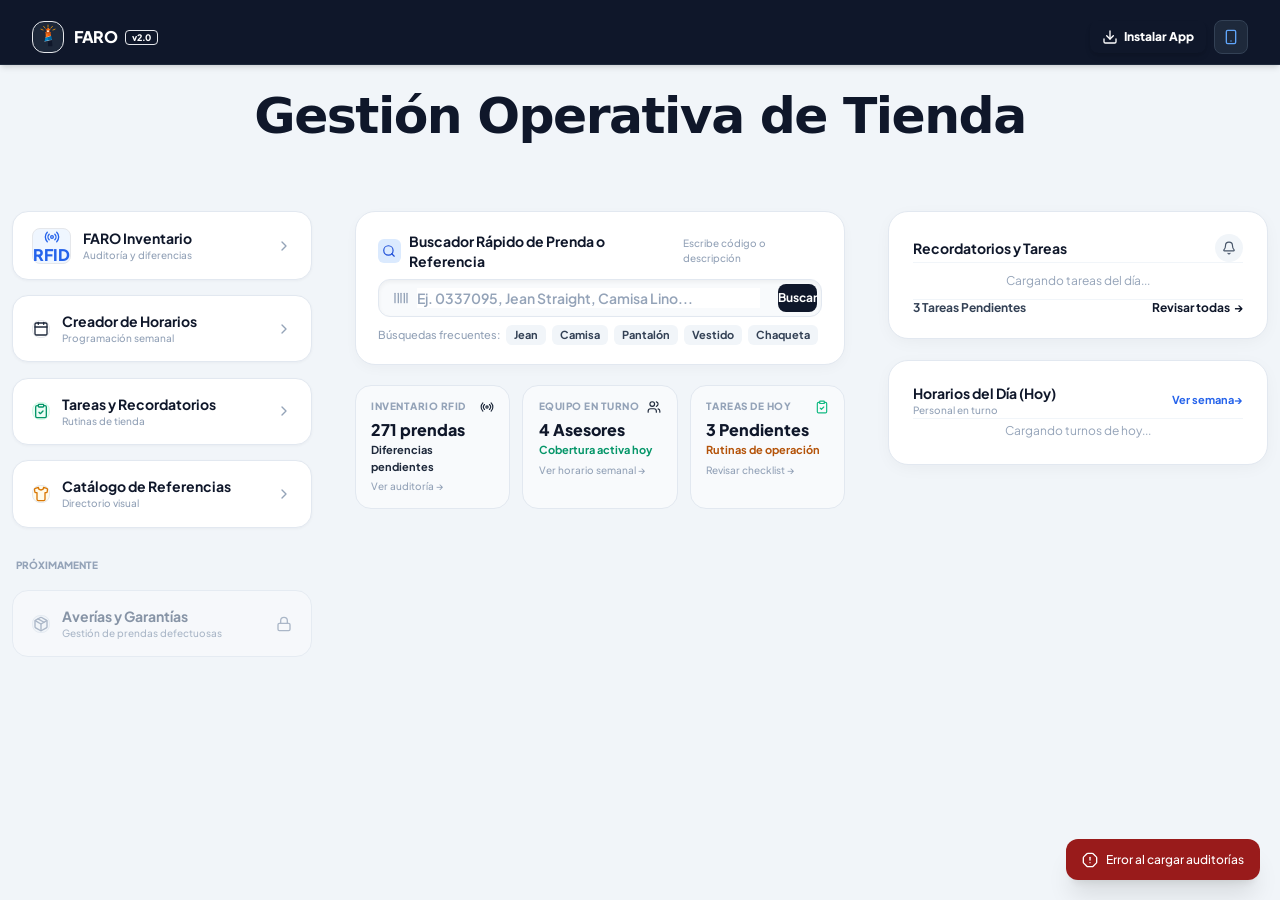
==== commit 3b1dbacb: "style(hub): narrow search bar to 490px, align 3 pulse cards to its exact width, and remove quick act" ====
--- a/frontend/index.html
+++ b/frontend/index.html
@@ -19,7 +19,7 @@
   
   <!-- Tailwind CSS Compilado Estático (Carga instantánea en celulares, ultrarrápido 33KB) -->
   <link rel="stylesheet" href="tailwind.min.css?v=2.8">
-  <link rel="stylesheet" href="styles.css?v=4.8">
+  <link rel="stylesheet" href="styles.css?v=4.9">
 
   <!-- Librerías Locales (100% autónomo, no depende de CDNs externos en móviles) -->
   <script src="lucide.min.js"></script>
@@ -345,36 +345,6 @@
               <div class="text-[10px] text-slate-400 font-medium mt-1 group-hover:text-emerald-600 transition-colors">Revisar checklist →</div>
             </div>
 
-          </div>
-
-          <!-- TARJETA FUNCIONAL 3: ACCIONES RÁPIDAS DE TIENDA EN 1 TOQUE -->
-          <div class="hub-center-card flex items-center justify-between gap-2 flex-wrap sm:flex-nowrap">
-            <div class="flex items-center gap-2">
-              <div class="w-7 h-7 rounded-lg bg-slate-100 text-slate-700 flex items-center justify-center shrink-0">
-                <i data-lucide="zap" class="w-4 h-4 text-amber-500"></i>
-              </div>
-              <div>
-                <span class="text-xs font-bold text-slate-900 block leading-tight">Acciones Rápidas</span>
-                <span class="text-[10px] text-slate-400 font-medium block">Atajos frecuentes para la tienda</span>
-              </div>
-            </div>
-
-            <div class="flex items-center gap-2 flex-wrap">
-              <button id="hubActionFaroUpload" type="button" class="px-3 py-1.5 bg-blue-50 hover:bg-blue-100 text-blue-700 border border-blue-200 text-xs font-bold rounded-lg transition-colors cursor-pointer inline-flex items-center gap-1.5">
-                <i data-lucide="file-up" class="w-3.5 h-3.5"></i>
-                <span>Subir Excel FARO</span>
-              </button>
-
-              <button id="hubActionWhatsapp" type="button" class="px-3 py-1.5 bg-emerald-50 hover:bg-emerald-100 text-emerald-700 border border-emerald-200 text-xs font-bold rounded-lg transition-colors cursor-pointer inline-flex items-center gap-1.5">
-                <i data-lucide="message-circle" class="w-3.5 h-3.5"></i>
-                <span>Horario WhatsApp</span>
-              </button>
-
-              <button id="hubActionEmail" type="button" class="px-3 py-1.5 bg-slate-100 hover:bg-slate-200 text-slate-800 border border-slate-200 text-xs font-bold rounded-lg transition-colors cursor-pointer inline-flex items-center gap-1.5">
-                <i data-lucide="mail" class="w-3.5 h-3.5 text-slate-600"></i>
-                <span>Para Correo</span>
-              </button>
-            </div>
           </div>
 
         </div>
@@ -1751,6 +1721,6 @@
     <span id="toastMessage" class="flex-1">Mensaje</span>
   </div>
 
-  <script src="app.js?v=4.8"></script>
+  <script src="app.js?v=4.9"></script>
 </body>
 </html>
--- a/frontend/styles.css
+++ b/frontend/styles.css
@@ -353,8 +353,11 @@
 .hub-col-center {
   display: flex;
   flex-direction: column;
-  gap: 1.35rem;
-  width: 100%;
+  gap: 1.25rem;
+  width: 100%;
+  max-width: 490px;
+  margin-left: auto;
+  margin-right: auto;
   min-width: 0;
 }
 
@@ -369,7 +372,7 @@
   background-color: #ffffff;
   border: 1px solid #e2e8f0;
   border-radius: 1.25rem;
-  padding: 1.35rem 1.5rem;
+  padding: 1.15rem 1.35rem;
   box-shadow: 0 4px 14px -2px rgba(15, 23, 42, 0.04);
 }
 
@@ -377,7 +380,7 @@
   background-color: #f8fafc;
   border: 1px solid #e2e8f0;
   border-radius: 1rem;
-  padding: 1rem 1.15rem;
+  padding: 0.85rem 0.95rem;
   transition: all 0.2s ease;
   cursor: pointer;
 }
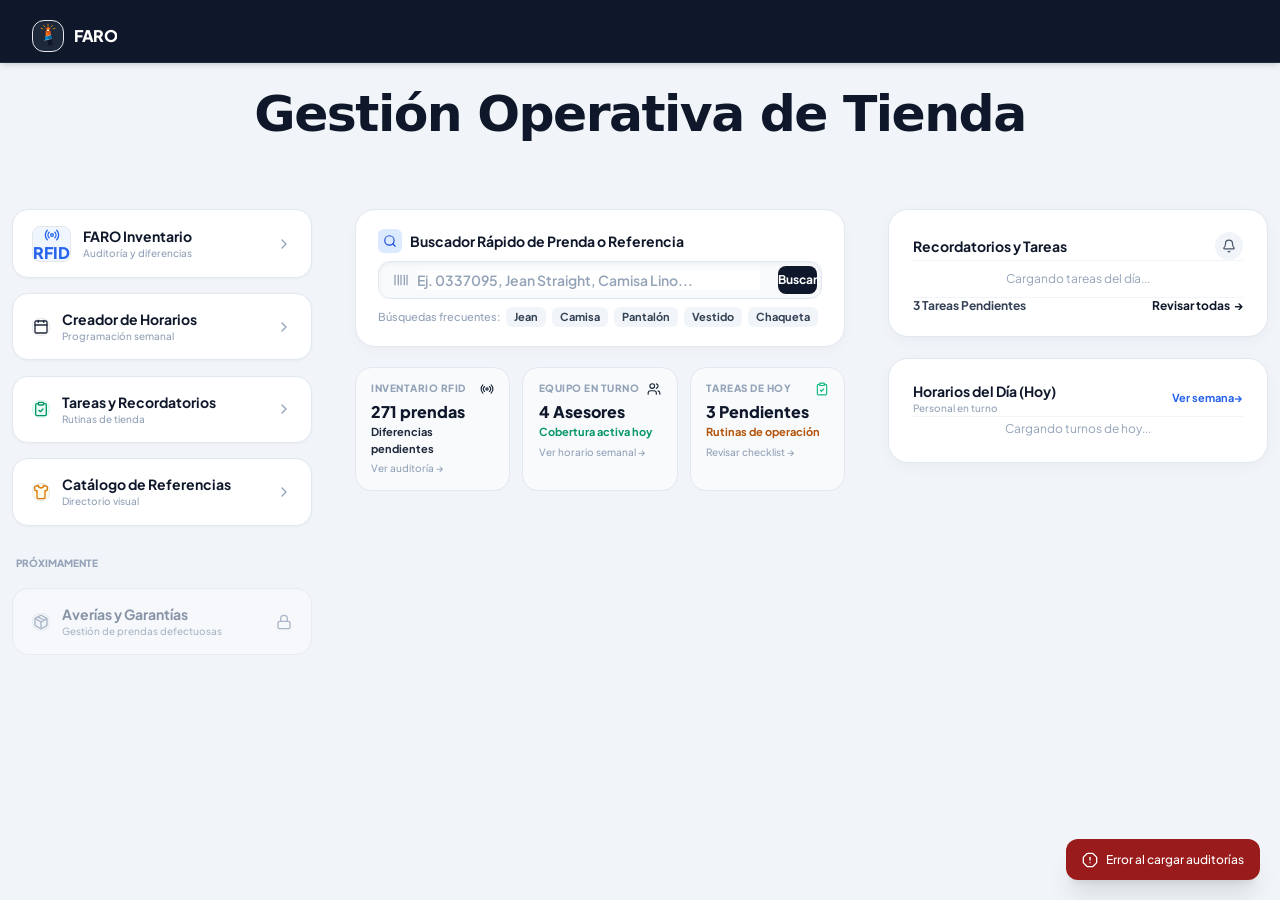
==== commit 92d3864f: "fix(views): enforce strict view isolation with display none so each section is an independent page" ====
--- a/frontend/index.html
+++ b/frontend/index.html
@@ -19,7 +19,7 @@
   
   <!-- Tailwind CSS Compilado Estático (Carga instantánea en celulares, ultrarrápido 33KB) -->
   <link rel="stylesheet" href="tailwind.min.css?v=2.8">
-  <link rel="stylesheet" href="styles.css?v=4.9">
+  <link rel="stylesheet" href="styles.css?v=5.0">
 
   <!-- Librerías Locales (100% autónomo, no depende de CDNs externos en móviles) -->
   <script src="lucide.min.js"></script>
@@ -41,9 +41,9 @@
         
         <div class="flex items-center gap-2 sm:gap-2.5 shrink-0 min-w-0">
           <!-- Botón Volver al Menú Principal (Hub) -->
-          <button id="btnBackToHub" type="button" class="hidden bg-slate-800 hover:bg-slate-700 active:bg-slate-600 text-slate-200 border border-slate-700 font-bold text-xs px-2.5 py-1.5 sm:px-3 sm:py-2 rounded-lg inline-flex items-center gap-1.5 transition-colors cursor-pointer shadow-xs shrink-0" title="Volver al Menú Principal">
-            <i data-lucide="arrow-left" class="w-4 h-4 text-sky-400"></i>
-            <span class="hidden xs:inline">Inicio</span>
+          <button id="btnBackToHub" type="button" class="hidden bg-blue-600 hover:bg-blue-500 active:bg-blue-700 text-white font-bold text-xs px-3 py-1.5 rounded-lg inline-flex items-center gap-1.5 transition-colors cursor-pointer shadow-xs shrink-0" title="Volver al Menú Principal">
+            <i data-lucide="arrow-left" class="w-3.5 h-3.5"></i>
+            <span>Inicio</span>
           </button>
 
           <!-- Logo & Brand FARO / SEVEN SEVEN -->
@@ -1721,6 +1721,6 @@
     <span id="toastMessage" class="flex-1">Mensaje</span>
   </div>
 
-  <script src="app.js?v=4.9"></script>
+  <script src="app.js?v=5.0"></script>
 </body>
 </html>
--- a/frontend/styles.css
+++ b/frontend/styles.css
@@ -224,21 +224,42 @@
 }
 
 /* ========================================================================= */
-/* ESTILOS DEL DASHBOARD EJECUTIVO SEVEN SEVEN (3 COLUMNAS REALES)           */
+/* CONTROL ESTRICTO DE PÁGINAS Y VISTAS INDEPENDIENTES                       */
 /* ========================================================================= */
-#viewHub {
-  width: 100%;
-  display: flex;
-  flex-direction: column;
-}
-
-@media (min-width: 1024px) {
-  #viewHub:not(.hidden) {
-    display: flex !important;
-    flex-direction: column !important;
-    justify-content: flex-start !important;
-    width: 100% !important;
-  }
+.hidden,
+[hidden],
+#viewHub.hidden,
+#viewFaro.hidden,
+#viewSchedules.hidden,
+#viewTasks.hidden {
+  display: none !important;
+}
+
+#viewHub:not(.hidden) {
+  display: flex !important;
+  flex-direction: column !important;
+  width: 100% !important;
+}
+
+#viewFaro:not(.hidden) {
+  display: flex !important;
+  flex-direction: column !important;
+  width: 100% !important;
+  gap: 1rem !important;
+}
+
+#viewSchedules:not(.hidden) {
+  display: flex !important;
+  flex-direction: column !important;
+  width: 100% !important;
+  gap: 1rem !important;
+}
+
+#viewTasks:not(.hidden) {
+  display: flex !important;
+  flex-direction: column !important;
+  width: 100% !important;
+  gap: 1rem !important;
 }
 
 /* Encabezado Hero: Título proporcional en la parte superior y buena separación */
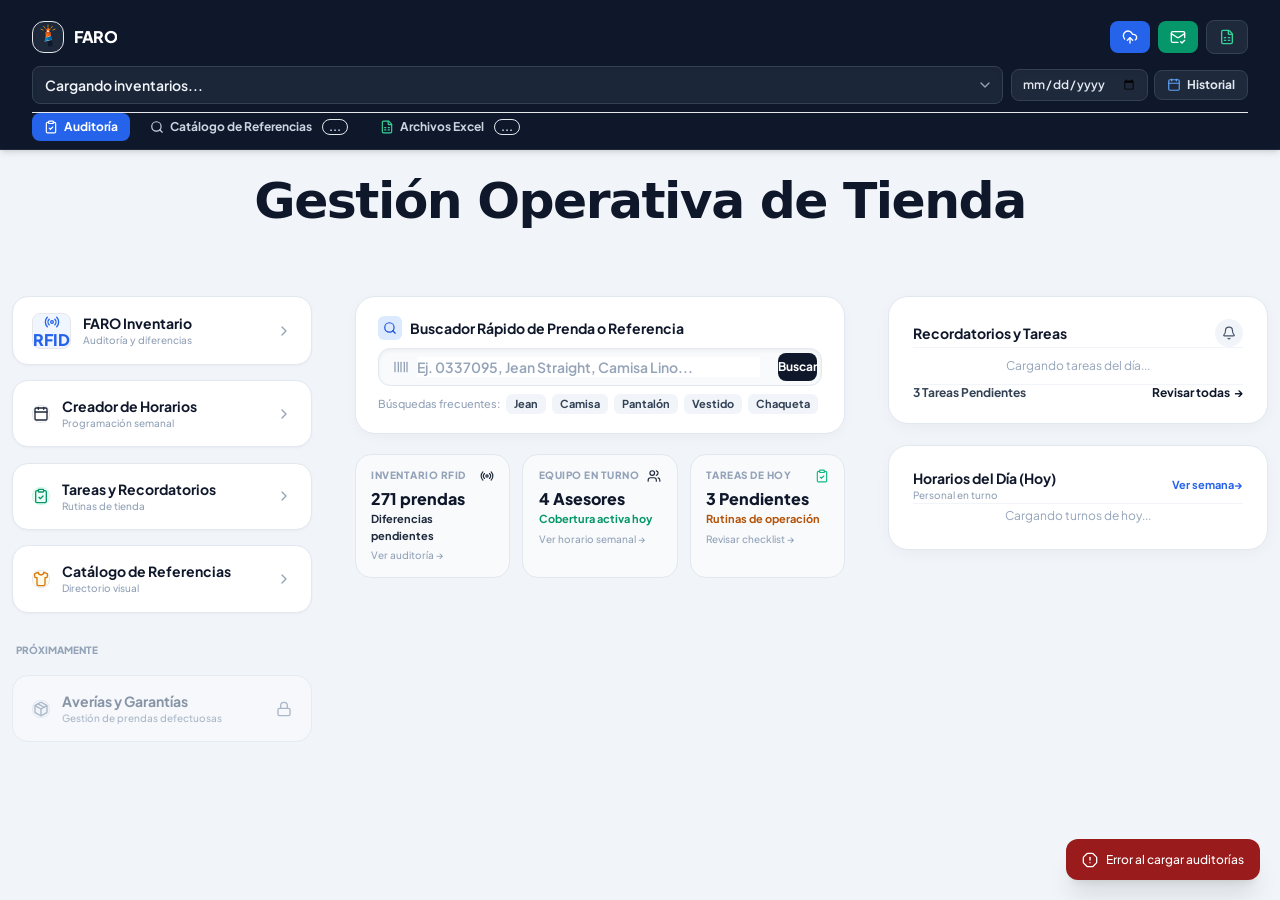
==== commit be37522b: "feat(schedules): adapt shifts to real Seven Seven store rules, add inline staff manager, and enable " ====
--- a/frontend/index.html
+++ b/frontend/index.html
@@ -19,7 +19,7 @@
   
   <!-- Tailwind CSS Compilado Estático (Carga instantánea en celulares, ultrarrápido 33KB) -->
   <link rel="stylesheet" href="tailwind.min.css?v=2.8">
-  <link rel="stylesheet" href="styles.css?v=5.0">
+  <link rel="stylesheet" href="styles.css?v=5.2">
 
   <!-- Librerías Locales (100% autónomo, no depende de CDNs externos en móviles) -->
   <script src="lucide.min.js"></script>
@@ -883,28 +883,29 @@
               Semana: Cargando...
             </h3>
             <p id="scheduleWeekSubtitle" class="text-[11px] text-slate-500 font-medium">
-              4 colaboradores activos · 47 horas semanales reglamentarias
+              4 colaboradores activos · Tienda Seven Seven (Sev333)
             </p>
           </div>
         </div>
 
-        <!-- Botones de Acción (Guardar, WhatsApp, Empleados, Imprimir) -->
+        <!-- Botones de Acción (Descargar Imagen QR, WhatsApp, Imprimir, Guardar) -->
         <div class="flex items-center gap-2 flex-wrap">
-          <button id="btnManageEmployees" type="button" class="px-3 py-2 rounded-xl bg-slate-100 hover:bg-slate-200 text-slate-700 font-bold text-xs flex items-center gap-1.5 border border-slate-200 transition-colors cursor-pointer" title="Gestionar colaboradores de la tienda">
-            <i data-lucide="users" class="w-4 h-4 text-slate-600"></i>
-            <span>Equipo</span>
+          <!-- Botón Destacado: Descargar Imagen con QR -->
+          <button id="btnDownloadScheduleImg" type="button" class="px-3.5 py-2 rounded-xl bg-gradient-to-r from-sky-600 to-blue-600 hover:from-sky-500 hover:to-blue-500 active:from-sky-700 active:to-blue-700 text-white font-black text-xs flex items-center gap-1.5 shadow-sm transition-all cursor-pointer" title="Descargar imagen oficial del horario con código QR integrado para compartir">
+            <i data-lucide="camera" class="w-4 h-4"></i>
+            <span>Descargar Imagen (con QR)</span>
           </button>
           
+          <button id="btnCopyWhatsapp" type="button" class="px-3 py-2 rounded-xl bg-emerald-600 hover:bg-emerald-700 active:bg-emerald-800 text-white font-bold text-xs flex items-center gap-1.5 shadow-xs transition-colors cursor-pointer" title="Generar y copiar texto formateado para WhatsApp">
+            <i data-lucide="message-circle" class="w-4 h-4"></i>
+            <span>WhatsApp</span>
+          </button>
+
           <button id="btnPrintSchedule" type="button" class="px-3 py-2 rounded-xl bg-slate-100 hover:bg-slate-200 text-slate-700 font-bold text-xs flex items-center gap-1.5 border border-slate-200 transition-colors cursor-pointer" title="Imprimir horario para el tablón de la tienda">
             <i data-lucide="printer" class="w-4 h-4 text-slate-600"></i>
             <span>Imprimir</span>
           </button>
 
-          <button id="btnCopyWhatsapp" type="button" class="px-3.5 py-2 rounded-xl bg-emerald-600 hover:bg-emerald-700 active:bg-emerald-800 text-white font-bold text-xs flex items-center gap-1.5 shadow-xs transition-colors cursor-pointer" title="Generar y copiar texto formateado para WhatsApp">
-            <i data-lucide="message-circle" class="w-4 h-4"></i>
-            <span>Copiar para WhatsApp</span>
-          </button>
-
           <button id="btnSaveSchedule" type="button" class="px-4 py-2 rounded-xl bg-purple-600 hover:bg-purple-700 active:bg-purple-800 text-white font-black text-xs flex items-center gap-1.5 shadow-sm transition-colors cursor-pointer">
             <i data-lucide="save" class="w-4 h-4"></i>
             <span>Guardar Horario</span>
@@ -913,16 +914,90 @@
 
       </div>
 
-      <!-- Barra de Ayuda y Tipos de Turnos (Leyenda Rápida) -->
-      <div class="bg-purple-50/70 border border-purple-100 rounded-xl p-2.5 flex items-center justify-between gap-2 flex-wrap text-xs no-print">
-        <div class="flex items-center gap-2 flex-wrap">
-          <span class="font-bold text-purple-900 text-[11px] uppercase tracking-wider">Turnos:</span>
-          <span class="inline-flex items-center gap-1 px-2 py-0.5 rounded-md bg-blue-100 text-blue-800 font-bold text-[11px]">🌅 Apertura (09:00 - 18:00 · 8h)</span>
-          <span class="inline-flex items-center gap-1 px-2 py-0.5 rounded-md bg-indigo-100 text-indigo-800 font-bold text-[11px]">🌙 Cierre (12:00 - 21:00 · 8h)</span>
-          <span class="inline-flex items-center gap-1 px-2 py-0.5 rounded-md bg-amber-100 text-amber-800 font-bold text-[11px]">☀️ Intermedio (10:00 - 19:00 · 8h)</span>
-          <span class="inline-flex items-center gap-1 px-2 py-0.5 rounded-md bg-emerald-100 text-emerald-800 font-bold text-[11px]">🌴 Libre (0h)</span>
-        </div>
-        <span class="text-[11px] text-purple-700 font-medium">💡 Haz clic sobre cualquier celda para cambiar el turno del colaborador</span>
+      <!-- Barra Rápida de Gestión de Equipo (Colaboradores Sev333) -->
+      <div class="bg-white rounded-2xl p-3 sm:p-4 border border-slate-200 shadow-xs flex flex-col gap-3 no-print">
+        <div class="flex items-center justify-between flex-wrap gap-2">
+          <div class="flex items-center gap-2">
+            <span class="w-2.5 h-2.5 rounded-full bg-emerald-500 animate-pulse"></span>
+            <span id="schedTeamCountBadge" class="text-xs sm:text-sm font-black text-slate-900">
+              Equipo Seven Seven (Sev333): 4 Colaboradores
+            </span>
+            <span class="text-[10px] px-2 py-0.5 rounded-full bg-purple-100 text-purple-800 font-bold hidden sm:inline">
+              Jornada 42h ordinarias + 1h extra dominical
+            </span>
+          </div>
+          <div class="flex items-center gap-2">
+            <button id="btnToggleQuickAddEmp" type="button" class="px-3 py-1.5 rounded-xl bg-purple-600 hover:bg-purple-700 active:bg-purple-800 text-white font-bold text-xs flex items-center gap-1.5 shadow-xs transition-colors cursor-pointer" title="Agregar un colaborador rápidamente a la tienda">
+              <i data-lucide="user-plus" class="w-3.5 h-3.5"></i>
+              <span>➕ Agregar Persona</span>
+            </button>
+            <button id="btnManageEmployees" type="button" class="px-3 py-1.5 rounded-xl bg-slate-100 hover:bg-slate-200 text-slate-700 font-bold text-xs flex items-center gap-1.5 border border-slate-200 transition-colors cursor-pointer" title="Gestionar y editar lista completa del equipo">
+              <i data-lucide="users" class="w-3.5 h-3.5 text-slate-600"></i>
+              <span>Gestionar Equipo</span>
+            </button>
+          </div>
+        </div>
+
+        <!-- Formulario Rápido Inline para Agregar Colaborador en 1 Clic -->
+        <div id="quickAddEmpContainer" class="hidden bg-slate-50 p-3 rounded-xl border border-slate-200/90 animate-fade-in">
+          <form id="formQuickAddEmployee" class="flex flex-col sm:flex-row items-stretch sm:items-center gap-2">
+            <div class="flex-1">
+              <input type="text" id="quickEmpName" required placeholder="Nombre completo del colaborador (ej. Carolina Gómez)..." class="w-full bg-white text-xs sm:text-sm font-semibold rounded-lg px-3 py-2 border border-slate-200 focus:ring-2 focus:ring-purple-500 focus:outline-none">
+            </div>
+            <select id="quickEmpRole" class="bg-white text-xs font-bold rounded-lg px-2.5 py-2 border border-slate-200 focus:ring-2 focus:ring-purple-500 focus:outline-none shrink-0">
+              <option value="Asesor Comercial" selected>Asesor Comercial</option>
+              <option value="Líder / Encargada">Líder / Encargada</option>
+              <option value="Auxiliar de Bodega">Auxiliar de Bodega</option>
+              <option value="Cajero">Cajero</option>
+            </select>
+            <select id="quickEmpColor" class="bg-white text-xs font-bold rounded-lg px-2.5 py-2 border border-slate-200 focus:ring-2 focus:ring-purple-500 focus:outline-none shrink-0">
+              <option value="blue">🔵 Color Azul</option>
+              <option value="purple">🟣 Color Púrpura</option>
+              <option value="emerald">🟢 Color Verde</option>
+              <option value="amber">🟠 Color Ámbar</option>
+              <option value="rose">🔴 Color Rosa</option>
+            </select>
+            <div class="flex items-center gap-1.5 shrink-0">
+              <button type="submit" class="px-4 py-2 rounded-lg bg-emerald-600 hover:bg-emerald-700 active:bg-emerald-800 text-white font-bold text-xs flex items-center justify-center gap-1 shadow-xs transition-colors cursor-pointer">
+                <i data-lucide="check" class="w-3.5 h-3.5"></i>
+                <span>Registrar</span>
+              </button>
+              <button id="btnCancelQuickAddEmp" type="button" class="px-3 py-2 rounded-lg bg-slate-200 hover:bg-slate-300 text-slate-700 font-bold text-xs transition-colors cursor-pointer">
+                Cancelar
+              </button>
+            </div>
+          </form>
+        </div>
+      </div>
+
+      <!-- Barra de Ayuda y Tipos de Turnos Seven Seven (Leyenda de Tienda Sev333) -->
+      <div class="bg-purple-50/70 border border-purple-100 rounded-xl p-3 flex flex-col gap-2 text-xs no-print">
+        <div class="flex items-center justify-between gap-2 flex-wrap">
+          <span class="font-black text-purple-950 text-[11px] uppercase tracking-wider flex items-center gap-1">
+            <span>⚡ Reglas de Horarios Seven Seven (Tienda Sev333):</span>
+          </span>
+          <span class="text-[11px] text-purple-700 font-medium">💡 Sábados son de 8h, domingos 7h+1h extra y cada asesor tiene 1 día de reducción (6h) semanal.</span>
+        </div>
+        <div class="flex items-center gap-1.5 flex-wrap">
+          <span class="inline-flex items-center gap-1 px-2 py-0.5 rounded-md bg-blue-100 text-blue-900 font-bold text-[11px] border border-blue-200">
+            🌅 Regular (7h + 1h almuerzo)
+          </span>
+          <span class="inline-flex items-center gap-1 px-2 py-0.5 rounded-md bg-teal-100 text-teal-900 font-bold text-[11px] border border-teal-200">
+            📉 Reducción (6h + 1h almuerzo · 1 vez/sem)
+          </span>
+          <span class="inline-flex items-center gap-1 px-2 py-0.5 rounded-md bg-purple-100 text-purple-900 font-bold text-[11px] border border-purple-200">
+            ⚡ Sábado (8h + 1h almuerzo)
+          </span>
+          <span class="inline-flex items-center gap-1 px-2 py-0.5 rounded-md bg-amber-100 text-amber-900 font-bold text-[11px] border border-amber-300">
+            🌟 Dom / Festivo (7h + 1h extra paga + 1h almuerzo)
+          </span>
+          <span class="inline-flex items-center gap-1 px-2 py-0.5 rounded-md bg-emerald-100 text-emerald-900 font-bold text-[11px] border border-emerald-200">
+            🌴 Compensatorio (0h)
+          </span>
+          <span class="inline-flex items-center gap-1 px-2 py-0.5 rounded-md bg-emerald-50 text-emerald-800 font-bold text-[11px] border border-emerald-300" title="Si descansa domingo, la siguiente semana no tiene compensatorio">
+            🏖️ Descanso Dom (0h · sin comp próx sem)
+          </span>
+        </div>
       </div>
 
       <!-- Contenedor Imprimible del Horario (Schedule Table) -->
@@ -936,8 +1011,8 @@
               <p id="printScheduleSubtitle" class="text-xs text-slate-600">Semana...</p>
             </div>
             <div class="text-right text-xs">
-              <p class="font-bold">Tienda Seven Seven</p>
-              <p>Horario legal: 47 horas / semana</p>
+              <p class="font-bold">Tienda Seven Seven (Sev333)</p>
+              <p>Jornada legal: 42 horas ordinarias / semana</p>
             </div>
           </div>
         </div>
@@ -946,15 +1021,16 @@
           <table class="w-full text-left text-xs border-collapse">
             <thead class="bg-slate-900 text-white font-bold uppercase tracking-wider text-[10px] sm:text-[11px]">
               <tr>
-                <th class="py-3 px-3 sm:px-4 min-w-[170px] sticky left-0 bg-slate-900 z-10">Colaborador / Cargo</th>
-                <th class="py-3 px-2 sm:px-3 text-center min-w-[100px]">Lun <span id="colDateLun" class="text-slate-400 font-normal block text-[9px]"></span></th>
-                <th class="py-3 px-2 sm:px-3 text-center min-w-[100px]">Mar <span id="colDateMar" class="text-slate-400 font-normal block text-[9px]"></span></th>
-                <th class="py-3 px-2 sm:px-3 text-center min-w-[100px]">Mié <span id="colDateMie" class="text-slate-400 font-normal block text-[9px]"></span></th>
-                <th class="py-3 px-2 sm:px-3 text-center min-w-[100px]">Jue <span id="colDateJue" class="text-slate-400 font-normal block text-[9px]"></span></th>
-                <th class="py-3 px-2 sm:px-3 text-center min-w-[100px]">Vie <span id="colDateVie" class="text-slate-400 font-normal block text-[9px]"></span></th>
-                <th class="py-3 px-2 sm:px-3 text-center min-w-[100px] bg-slate-800">Sáb <span id="colDateSab" class="text-slate-300 font-normal block text-[9px]"></span></th>
-                <th class="py-3 px-2 sm:px-3 text-center min-w-[100px] bg-slate-800">Dom <span id="colDateDom" class="text-slate-300 font-normal block text-[9px]"></span></th>
-                <th class="py-3 px-3 text-center min-w-[90px] bg-purple-950 text-purple-200">Total Horas</th>
+                <th class="py-3 px-3 sm:px-4 min-w-[190px] sticky left-0 bg-slate-900 z-10">Colaborador / Cargo</th>
+                <th class="py-3 px-2 sm:px-3 text-center min-w-[110px]">Lun <span id="colDateLun" class="text-slate-400 font-normal block text-[9px]"></span></th>
+                <th class="py-3 px-2 sm:px-3 text-center min-w-[110px]">Mar <span id="colDateMar" class="text-slate-400 font-normal block text-[9px]"></span></th>
+                <th class="py-3 px-2 sm:px-3 text-center min-w-[110px]">Mié <span id="colDateMie" class="text-slate-400 font-normal block text-[9px]"></span></th>
+                <th class="py-3 px-2 sm:px-3 text-center min-w-[110px]">Jue <span id="colDateJue" class="text-slate-400 font-normal block text-[9px]"></span></th>
+                <th class="py-3 px-2 sm:px-3 text-center min-w-[110px]">Vie <span id="colDateVie" class="text-slate-400 font-normal block text-[9px]"></span></th>
+                <th class="py-3 px-2 sm:px-3 text-center min-w-[110px] bg-slate-800">Sáb <span id="colDateSab" class="text-slate-300 font-normal block text-[9px]"></span></th>
+                <th class="py-3 px-2 sm:px-3 text-center min-w-[110px] bg-slate-800">Dom <span id="colDateDom" class="text-slate-300 font-normal block text-[9px]"></span></th>
+                <th class="py-3 px-2 text-center min-w-[95px] bg-teal-950 text-teal-200">Reducción (6h)</th>
+                <th class="py-3 px-3 text-center min-w-[105px] bg-purple-950 text-purple-200">Total Horas</th>
               </tr>
             </thead>
             <tbody id="scheduleTableBody" class="divide-y divide-slate-200">
@@ -972,6 +1048,7 @@
                 <td id="coverageVie" class="py-2.5 px-2 text-center text-xs">0 pers</td>
                 <td id="coverageSab" class="py-2.5 px-2 text-center text-xs font-black text-purple-900 bg-purple-50">0 pers</td>
                 <td id="coverageDom" class="py-2.5 px-2 text-center text-xs font-black text-purple-900 bg-purple-50">0 pers</td>
+                <td id="coverageReduction" class="py-2.5 px-2 text-center text-xs font-bold text-teal-900 bg-teal-50">0/0</td>
                 <td id="coverageTotalHours" class="py-2.5 px-2 text-center text-xs font-black text-purple-900 bg-purple-100">0 h</td>
               </tr>
             </tfoot>
@@ -1721,6 +1798,6 @@
     <span id="toastMessage" class="flex-1">Mensaje</span>
   </div>
 
-  <script src="app.js?v=5.0"></script>
+  <script src="app.js?v=5.2"></script>
 </body>
 </html>
--- a/frontend/styles.css
+++ b/frontend/styles.css
@@ -478,5 +478,56 @@
   border: 1px solid rgba(203, 213, 225, 0.8);
 }
 
-
-
+/* ========================================================================= */
+/* ESTILOS DE HORARIOS SEVEN SEVEN (Sev333)                                 */
+/* ========================================================================= */
+.shift-selector {
+  font-size: 0.72rem;
+  font-weight: 700;
+  border-radius: 0.6rem;
+  padding: 0.4rem 0.35rem;
+  border: 1px solid #e2e8f0;
+  background-color: #ffffff;
+  color: #1e293b;
+  transition: all 0.15s ease-in-out;
+  cursor: pointer;
+  outline: none;
+  max-width: 130px;
+}
+
+.shift-selector:hover {
+  border-color: #94a3b8;
+  box-shadow: 0 1px 3px rgba(0, 0, 0, 0.05);
+}
+
+.shift-selector:focus {
+  border-color: #7c3aed;
+  box-shadow: 0 0 0 2px rgba(124, 58, 237, 0.15);
+}
+
+.shift-selector optgroup {
+  font-weight: 800;
+  color: #0f172a;
+  background-color: #f8fafc;
+  padding: 4px 2px;
+}
+
+.shift-selector option {
+  font-weight: 600;
+  color: #334155;
+  background-color: #ffffff;
+  padding: 3px 6px;
+}
+
+/* Insignias de reducción y horas */
+.badge-reduction-ok {
+  background-color: #ccfbf1;
+  color: #0f766e;
+  border: 1px solid #5eead4;
+}
+
+.badge-reduction-pending {
+  background-color: #fef3c7;
+  color: #b45309;
+  border: 1px solid #fcd34d;
+}
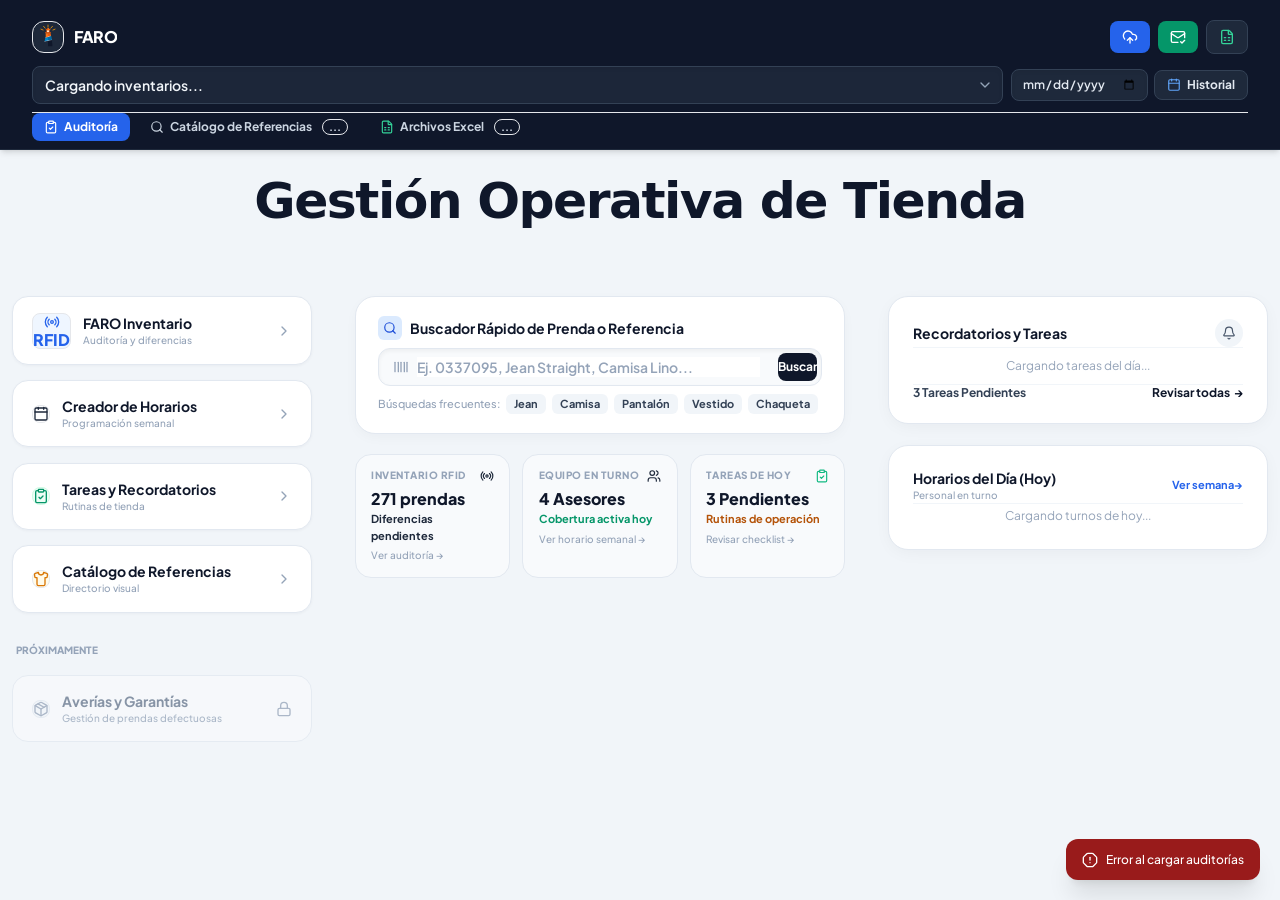
==== commit f6afa2d8: "fix: separar tallas hermanas, historial y balance neto estrictamente por color en el detallado de pr" ====
--- a/frontend/index.html
+++ b/frontend/index.html
@@ -1159,6 +1159,9 @@
           <span id="modalCategoryBadge" class="text-[10px] sm:text-[11px] font-bold uppercase tracking-wider px-2 py-0.5 rounded bg-blue-500/20 text-blue-300 border border-blue-400/30 shrink-0">
             Categoría
           </span>
+          <span id="modalColorBadge" class="hidden text-[10px] sm:text-[11px] font-black uppercase tracking-wider px-2 py-0.5 rounded bg-amber-500/20 text-amber-300 border border-amber-400/30 shrink-0">
+            Color
+          </span>
           <h2 id="modalRefTitle" class="text-sm sm:text-base md:text-lg font-black tracking-tight truncate">
             77-REF-000
           </h2>
@@ -1798,6 +1801,6 @@
     <span id="toastMessage" class="flex-1">Mensaje</span>
   </div>
 
-  <script src="app.js?v=5.2"></script>
+  <script src="app.js?v=5.3"></script>
 </body>
 </html>
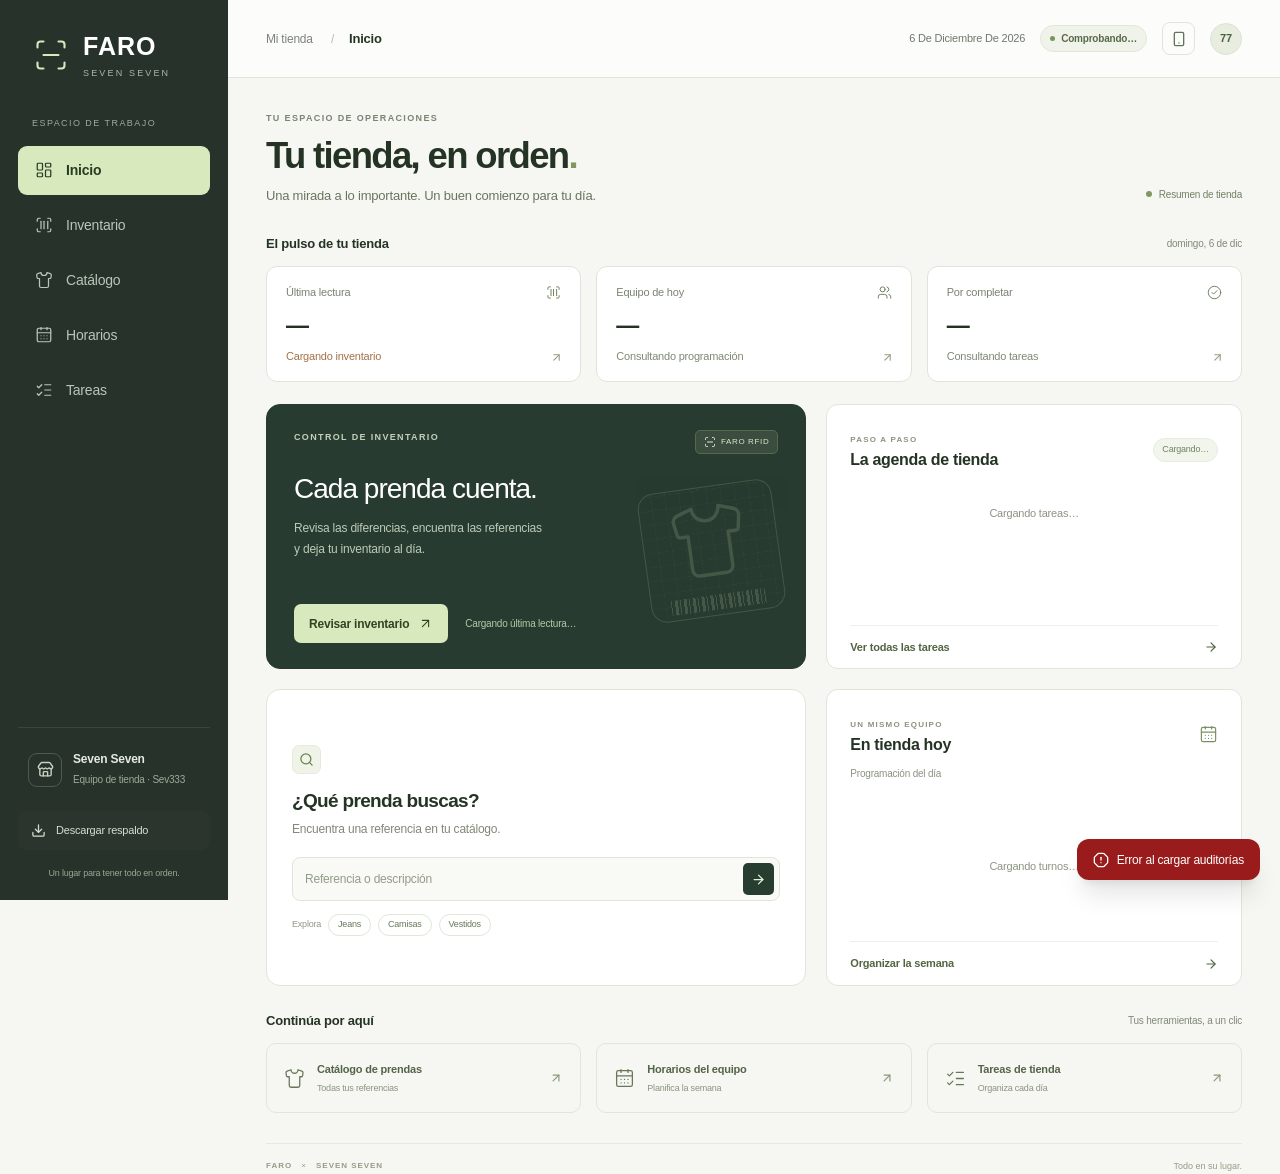
==== commit 20468c6d: "Rediseñar FARO y conservar datos con acceso y respaldos privados" ====
--- a/frontend/index.html
+++ b/frontend/index.html
@@ -1,1806 +1,1512 @@
-<!DOCTYPE html>
-<html lang="es" class="h-full bg-slate-900">
-<head>
-  <meta charset="UTF-8">
-  <meta name="viewport" content="width=device-width, initial-scale=1.0, maximum-scale=1.0, user-scalable=no, viewport-fit=cover">
-  <meta name="theme-color" content="#0f172a">
-  <meta name="theme-color" content="#0f172a" media="(prefers-color-scheme: light)">
-  <meta name="theme-color" content="#0f172a" media="(prefers-color-scheme: dark)">
-  <meta name="apple-mobile-web-app-capable" content="yes">
-  <meta name="apple-mobile-web-app-status-bar-style" content="black-translucent">
-  <title>FARO - Flujo de Almacén y Reorden Operativo</title>
-  <link rel="icon" type="image/svg+xml" href="faro_icon.svg">
-  <link rel="manifest" href="manifest.json">
-  <link rel="apple-touch-icon" sizes="180x180" href="apple-touch-icon.png">
-  <meta name="apple-mobile-web-app-title" content="FARO">
-  <meta name="application-name" content="FARO">
-  <meta name="msapplication-TileColor" content="#0f172a">
-  <meta name="mobile-web-app-capable" content="yes">
-  
-  <!-- Tailwind CSS Compilado Estático (Carga instantánea en celulares, ultrarrápido 33KB) -->
-  <link rel="stylesheet" href="tailwind.min.css?v=2.8">
-  <link rel="stylesheet" href="styles.css?v=5.2">
-
-  <!-- Librerías Locales (100% autónomo, no depende de CDNs externos en móviles) -->
-  <script src="lucide.min.js"></script>
-  <script src="qrcode.min.js"></script>
-  <script src="confetti.browser.min.js"></script>
-  <script src="jsbarcode.min.js"></script>
-
-</head>
-<body class="h-full flex flex-col text-slate-800 antialiased selection:bg-blue-600 selection:text-white bg-slate-100">
-
-  <!-- ========================================================================= -->
-  <!-- HEADER PRINCIPAL (RESPONSIVO PARA CUALQUIER PANTALLA) -->
-  <!-- ========================================================================= -->
-  <header class="bg-slate-900 text-white sticky top-0 z-30 shadow-md border-b border-slate-800 safe-top">
-    <div class="max-w-7xl 2xl:max-w-screen-2xl mx-auto px-3 sm:px-6 lg:px-8">
-      
-      <!-- Fila Superior: Logo + Acciones Rápidas (Adaptado para Móviles) -->
-      <div class="flex items-center justify-between py-2 sm:py-2.5 gap-1.5 sm:gap-2">
-        
-        <div class="flex items-center gap-2 sm:gap-2.5 shrink-0 min-w-0">
-          <!-- Botón Volver al Menú Principal (Hub) -->
-          <button id="btnBackToHub" type="button" class="hidden bg-blue-600 hover:bg-blue-500 active:bg-blue-700 text-white font-bold text-xs px-3 py-1.5 rounded-lg inline-flex items-center gap-1.5 transition-colors cursor-pointer shadow-xs shrink-0" title="Volver al Menú Principal">
-            <i data-lucide="arrow-left" class="w-3.5 h-3.5"></i>
-            <span>Inicio</span>
-          </button>
-
-          <!-- Logo & Brand FARO / SEVEN SEVEN -->
-          <div id="brandHeader" class="flex items-center gap-2 sm:gap-2.5 shrink-0 min-w-0 cursor-pointer" title="Ir al Menú Principal">
-            <div class="w-8 h-8 sm:w-9 sm:h-9 rounded-xl bg-slate-800 border border-slate-700/80 p-0.5 flex items-center justify-center shadow-inner shrink-0 overflow-hidden">
-              <img src="faro_icon.svg" alt="Faro Logo" class="w-full h-full object-contain">
-            </div>
-            <div class="min-w-0 truncate">
-              <h1 class="text-sm sm:text-base font-black tracking-tight text-white flex items-center gap-2 truncate leading-none">
-                <span id="headerTitle">FARO</span>
-                <span id="headerBadge" class="hidden sm:inline-block text-[9px] sm:text-[10px] font-extrabold px-1.5 py-0.5 rounded bg-sky-500/20 text-sky-300 border border-sky-400/30 tracking-normal badge-pill">
-                  v2.0
-                </span>
-                <span id="dbStatusBadge" class="hidden sm:inline-flex text-[9px] font-bold px-1.5 py-0.5 rounded tracking-normal items-center gap-1 cursor-default transition-all" title="Estado de Base de Datos">
-                  <span id="dbStatusDot" class="w-1.5 h-1.5 rounded-full bg-emerald-400 animate-pulse"></span>
-                  <span id="dbStatusText">Cloud</span>
-                </span>
-              </h1>
-              <p id="headerSubtitle" class="text-[9px] sm:text-[10px] font-semibold text-sky-400 truncate leading-tight mt-1 hidden xs:block">Flujo de Almacén y Reorden Operativo</p>
-            </div>
-          </div>
-        </div>
-
-        <!-- Acciones en Cabecera (Adaptables según vista activa) -->
-        <div class="flex items-center gap-1 sm:gap-2 shrink-0">
-          
-          <!-- Acciones específicas de FARO Inventarios -->
-          <div id="faroHeaderActions" class="flex items-center gap-1 sm:gap-2">
-            <!-- Botón Subir Excel -->
-            <button id="btnOpenUpload" class="bg-blue-600 hover:bg-blue-700 active:bg-blue-800 text-white font-bold text-xs px-2.5 py-1.5 sm:px-3 sm:py-2 rounded-lg inline-flex items-center justify-center gap-1.5 transition-colors shadow-sm whitespace-nowrap touch-target sm:min-w-0" title="Subir archivo Excel de lectura">
-              <i data-lucide="upload-cloud" class="w-4 h-4 shrink-0"></i>
-              <span class="hidden sm:inline">Subir Excel</span>
-            </button>
-
-            <!-- Botón Copiar Correo -->
-            <button id="btnOpenEmailModal" class="bg-emerald-600 hover:bg-emerald-700 active:bg-emerald-800 text-white font-bold text-xs px-2.5 py-1.5 sm:px-3 sm:py-2 rounded-lg inline-flex items-center justify-center gap-1.5 transition-colors shadow-sm whitespace-nowrap touch-target sm:min-w-0" title="Copiar informe para correo de respuesta">
-              <i data-lucide="mail-check" class="w-4 h-4 shrink-0"></i>
-              <span class="hidden md:inline">Para Correo</span>
-            </button>
-
-            <!-- Botón Descargar Excel -->
-            <button id="btnDownloadExcel" class="bg-slate-800 hover:bg-slate-700 text-slate-200 border border-slate-700 text-xs px-2.5 py-1.5 sm:px-3 sm:py-2 rounded-lg inline-flex items-center justify-center gap-1.5 transition-colors touch-target sm:min-w-0" title="Descargar la plantilla Excel original modificada con las observaciones para responder al correo">
-              <i data-lucide="file-spreadsheet" class="w-4 h-4 text-emerald-400 shrink-0"></i>
-              <span class="hidden xl:inline">Exportar Excel</span>
-            </button>
-          </div>
-
-          <!-- Botón Instalar App PWA -->
-          <button id="btnInstallPWA" class="hidden bg-gradient-to-r from-amber-500 to-orange-500 hover:from-amber-600 hover:to-orange-600 text-white font-black text-xs px-2.5 py-1.5 sm:px-3 sm:py-2 rounded-lg inline-flex items-center justify-center gap-1.5 transition-all shadow-md whitespace-nowrap touch-target sm:min-w-0 cursor-pointer" title="Instalar FARO en tu celular o computador">
-            <i data-lucide="download" class="w-4 h-4 shrink-0"></i>
-            <span class="hidden sm:inline">Instalar App</span>
-          </button>
-
-          <!-- Botón Celular / Wi-Fi QR -->
-          <button id="btnOpenMobileQR" class="hidden sm:inline-flex bg-slate-800 hover:bg-slate-700 text-slate-200 border border-slate-700 text-xs p-2 rounded-lg items-center justify-center transition-colors touch-target" title="Abrir en celular con cámara">
-            <i data-lucide="smartphone" class="w-4 h-4 text-blue-400"></i>
-          </button>
-
-        </div>
-
-      </div>
-
-      <!-- Fila Inferior de Cabecera: Selector de Auditoría y Filtro por Fecha (Solo visible en FARO) -->
-      <div id="auditSelectorBar" class="pb-2 pt-0.5 flex flex-col sm:flex-row sm:items-center gap-1.5 sm:gap-2 w-full transition-all">
-        <!-- Selector desplegable de inventario (ocupa el ancho completo en celular para leerlo cómodo) -->
-        <div class="relative flex-1 min-w-0 w-full">
-          <select id="auditSelector" class="w-full bg-slate-800/90 text-slate-100 text-xs sm:text-sm font-semibold rounded-lg pl-3 pr-8 py-2 border border-slate-700 focus:ring-2 focus:ring-blue-500 focus:outline-none appearance-none cursor-pointer truncate shadow-inner">
-            <option value="" disabled selected>Cargando inventarios...</option>
-          </select>
-          <div class="absolute inset-y-0 right-0 flex items-center px-2.5 pointer-events-none text-slate-400">
-            <i data-lucide="chevron-down" class="w-4 h-4"></i>
-          </div>
-        </div>
-
-        <!-- Fila de Fecha e Historial (se ajusta fluidamente) -->
-        <div class="flex items-center gap-1.5 w-full sm:w-auto shrink-0">
-          <!-- Filtro rápido por fecha -->
-          <div class="relative flex-1 sm:flex-initial flex items-center gap-1 min-w-0">
-            <input type="date" id="auditDateFilter" class="w-full sm:w-auto bg-slate-800 text-slate-200 text-xs font-semibold rounded-lg px-2.5 py-1.5 border border-slate-700 focus:ring-2 focus:ring-blue-500 focus:outline-none shadow-inner" title="Filtrar inventarios por fecha exacta">
-            <button id="btnClearDateFilter" class="hidden text-slate-400 hover:text-white p-1.5 rounded-lg bg-slate-800/80 border border-slate-700 transition-colors shrink-0" title="Limpiar filtro de fecha">
-              <i data-lucide="x" class="w-3.5 h-3.5"></i>
-            </button>
-          </div>
-
-          <!-- Botón Ver Historial Completo -->
-          <button id="btnOpenAuditHistory" class="shrink-0 flex items-center justify-center gap-1.5 px-3 py-1.5 rounded-lg bg-slate-800 hover:bg-slate-700 text-slate-200 text-xs font-bold border border-slate-700 transition-colors touch-target shadow-xs" title="Explorar todo el historial de inventarios">
-            <i data-lucide="calendar" class="w-3.5 h-3.5 text-blue-400"></i>
-            <span>Historial</span>
-          </button>
-        </div>
-      </div>
-
-      <!-- Fila 3: Barra de Navegación por Pestañas FARO (Auditoría / Catálogo / Archivos) -->
-      <div id="faroTabsBar" class="flex items-center gap-1 sm:gap-2 pb-2 pt-1 overflow-x-auto no-scrollbar border-t border-slate-800/80">
-        <!-- Pestaña 1: Auditoría -->
-        <button id="tabBtnAudit" type="button" class="tab-nav-btn active py-1.5 px-3 rounded-lg text-xs font-bold transition-all inline-flex items-center justify-center gap-1.5 shrink-0 bg-blue-600 text-white shadow-xs">
-          <i data-lucide="clipboard-check" class="w-3.5 h-3.5"></i>
-          <span>Auditoría</span>
-        </button>
-
-        <!-- Pestaña 2: Catálogo de Referencias (Buscador) -->
-        <button id="tabBtnCatalog" type="button" class="tab-nav-btn py-1.5 px-3 rounded-lg text-xs font-bold transition-all inline-flex items-center justify-center gap-1.5 shrink-0 text-slate-300 hover:text-white hover:bg-slate-800">
-          <i data-lucide="search" class="w-3.5 h-3.5 text-amber-400"></i>
-          <span>Catálogo de Referencias</span>
-          <span id="tabCatalogBadge" class="ml-1 px-1.5 py-0.5 rounded-full text-[10px] font-black bg-amber-500/20 text-amber-300 border border-amber-400/30 badge-pill">...</span>
-        </button>
-
-        <!-- Pestaña 3: Archivos Excel -->
-        <button id="tabBtnFiles" type="button" class="tab-nav-btn py-1.5 px-3 rounded-lg text-xs font-bold transition-all inline-flex items-center justify-center gap-1.5 shrink-0 text-slate-300 hover:text-white hover:bg-slate-800">
-          <i data-lucide="file-spreadsheet" class="w-3.5 h-3.5 text-emerald-400"></i>
-          <span>Archivos Excel</span>
-          <span id="tabFilesBadge" class="ml-1 px-1.5 py-0.5 rounded-full text-[10px] font-black bg-emerald-500/20 text-emerald-300 border border-emerald-400/30 badge-pill">...</span>
-        </button>
-      </div>
-
-    </div>
-  </header>
-
-  <!-- BARRA DE AVISO OFFLINE (Aparece suavemente si el celular entra en zona sin señal) -->
-  <div id="offlineBanner" class="hidden bg-amber-600 text-white text-xs font-bold py-1.5 px-4 text-center flex items-center justify-center gap-2 shadow-xs transition-all z-20">
-    <i data-lucide="wifi-off" class="w-3.5 h-3.5 shrink-0"></i>
-    <span>Modo sin conexión: Puedes seguir consultando el catálogo y referencias cargadas en caché.</span>
-  </div>
-
-  <!-- ========================================================================= -->
-  <!-- CONTENIDO PRINCIPAL FLUIDO (SE ADAPTA A MÓVILES Y MONITORES ANCHOS) -->
-  <!-- ========================================================================= -->
-  <main class="flex-1 w-full max-w-[1560px] mx-auto px-6 sm:px-10 lg:px-16 xl:px-20 py-4 sm:py-6 lg:py-8 flex flex-col min-h-[calc(100vh-4.5rem)] overflow-y-auto safe-paddings">
-
-    <!-- ======================================================================= -->
-    <!-- VISTA 1: MENÚ PRINCIPAL / HUB DE OPERACIONES SEVEN SEVEN (3 COLUMNAS)   -->
-    <!-- ======================================================================= -->
-    <div id="viewHub" class="w-full flex flex-col flex-1">
-      
-      <!-- TÍTULO PRINCIPAL EN LA PARTE SUPERIOR: ELEGANTE, PROPORCIONAL Y BIEN SEPARADO -->
-      <div class="hub-header-hero">
-        <h2 class="hub-hero-title">
-          Gestión Operativa de Tienda
-        </h2>
-      </div>
-
-      <!-- DASHBOARD EN 3 COLUMNAS REALES (CSS GRID FORZADO): BOTONES IZQ | CENTRO FUNCIONAL | WIDGETS DER -->
-      <div class="hub-3col-layout w-full">
-
-        <!-- =================================================================== -->
-        <!-- COLUMNA 1 (IZQUIERDA): BOTONES DE MÓDULOS DE OPERACIÓN              -->
-        <!-- =================================================================== -->
-        <div class="hub-col-left">
-          
-          <!-- Botón 1: FARO Inventario -->
-          <button id="cardLaunchFaro" type="button" class="hub-nav-button group text-left">
-            <div class="flex items-center gap-3">
-              <div class="w-9 h-9 rounded-lg bg-blue-50 text-blue-600 flex flex-col items-center justify-center shrink-0 border border-blue-100 transition-colors">
-                <i data-lucide="radio" class="w-4 h-4"></i>
-                <span class="text-[7.5px] font-black tracking-tighter leading-none mt-0.5">RFID</span>
-              </div>
-              <div>
-                <span class="font-bold text-slate-900 text-sm block">FARO Inventario</span>
-                <span id="hubCardAuditInfo" class="text-[10px] text-slate-400 font-medium block">Auditoría y diferencias</span>
-              </div>
-            </div>
-            <i data-lucide="chevron-right" class="w-4 h-4 text-slate-400 group-hover:text-slate-800 group-hover:translate-x-0.5 transition-all"></i>
-          </button>
-
-          <!-- Botón 2: Creador de Horarios -->
-          <button id="cardLaunchSchedules" type="button" class="hub-nav-button group text-left">
-            <div class="flex items-center gap-3">
-              <div class="w-9 h-9 rounded-lg bg-purple-50 text-purple-600 flex items-center justify-center shrink-0 border border-purple-100 transition-colors">
-                <i data-lucide="calendar" class="w-4 h-4"></i>
-              </div>
-              <div>
-                <span class="font-bold text-slate-900 text-sm block">Creador de Horarios</span>
-                <span id="hubCardScheduleInfo" class="text-[10px] text-slate-400 font-medium block">Programación semanal</span>
-              </div>
-            </div>
-            <i data-lucide="chevron-right" class="w-4 h-4 text-slate-400 group-hover:text-slate-800 group-hover:translate-x-0.5 transition-all"></i>
-          </button>
-
-          <!-- Botón 3: Tareas y Recordatorios -->
-          <button id="cardLaunchTasks" type="button" class="hub-nav-button group text-left">
-            <div class="flex items-center gap-3">
-              <div class="w-9 h-9 rounded-lg bg-emerald-50 text-emerald-600 flex items-center justify-center shrink-0 border border-emerald-100 transition-colors">
-                <i data-lucide="clipboard-check" class="w-4 h-4"></i>
-              </div>
-              <div>
-                <span class="font-bold text-slate-900 text-sm block">Tareas y Recordatorios</span>
-                <span id="hubCardTasksInfo" class="text-[10px] text-slate-400 font-medium block">Rutinas de tienda</span>
-              </div>
-            </div>
-            <i data-lucide="chevron-right" class="w-4 h-4 text-slate-400 group-hover:text-slate-800 group-hover:translate-x-0.5 transition-all"></i>
-          </button>
-
-          <!-- Botón 4: Catálogo de Referencias -->
-          <button id="cardLaunchCatalog" type="button" class="hub-nav-button group text-left">
-            <div class="flex items-center gap-3">
-              <div class="w-9 h-9 rounded-lg bg-amber-50 text-amber-600 flex items-center justify-center shrink-0 border border-amber-100 transition-colors">
-                <i data-lucide="shirt" class="w-4 h-4"></i>
-              </div>
-              <div>
-                <span class="font-bold text-slate-900 text-sm block">Catálogo de Referencias</span>
-                <span id="hubCardCatalogInfo" class="text-[10px] text-slate-400 font-medium block">Directorio visual</span>
-              </div>
-            </div>
-            <i data-lucide="chevron-right" class="w-4 h-4 text-slate-400 group-hover:text-slate-800 group-hover:translate-x-0.5 transition-all"></i>
-          </button>
-
-          <!-- SEPARADOR PRÓXIMAMENTE -->
-          <div class="pt-2 pb-0.5 px-1">
-            <span class="text-[10px] font-black uppercase tracking-widest text-slate-400">PRÓXIMAMENTE</span>
-          </div>
-
-          <!-- Botón 5: Averías y Garantías (Deshabilitado / Próximamente) -->
-          <div class="hub-nav-button-disabled">
-            <div class="flex items-center gap-3">
-              <div class="w-9 h-9 rounded-lg bg-slate-100 text-slate-400 flex items-center justify-center shrink-0 border border-slate-200">
-                <i data-lucide="package" class="w-4 h-4"></i>
-              </div>
-              <div>
-                <span class="font-bold text-slate-500 text-sm block">Averías y Garantías</span>
-                <span class="text-[10px] text-slate-400 font-medium block">Gestión de prendas defectuosas</span>
-              </div>
-            </div>
-            <i data-lucide="lock" class="w-4 h-4 text-slate-400"></i>
-          </div>
-
-        </div>
-
-        <!-- =================================================================== -->
-        <!-- COLUMNA 2 (CENTRO FUNCIONAL): PULSO DE TIENDA, BUSCADOR Y ACCIONES  -->
-        <!-- =================================================================== -->
-        <div class="hub-col-center">
-
-          <!-- TARJETA FUNCIONAL 1: BUSCADOR RÁPIDO DE PRENDAS Y REFERENCIAS -->
-          <div class="hub-center-card">
-            <div class="flex items-center justify-between gap-2 mb-2">
-              <div class="flex items-center gap-2">
-                <div class="w-6 h-6 rounded-md bg-blue-100 text-blue-700 flex items-center justify-center text-xs font-black">
-                  <i data-lucide="search" class="w-3.5 h-3.5"></i>
-                </div>
-                <h3 class="text-xs sm:text-sm font-bold text-slate-900">Buscador Rápido de Prenda o Referencia</h3>
-              </div>
-              <span class="text-[10px] text-slate-400 font-medium hidden sm:inline">Escribe código o descripción</span>
-            </div>
-
-            <form id="hubFastSearchForm" class="flex items-center gap-2 bg-slate-50 p-1 rounded-xl border border-slate-200 focus-within:border-blue-500 focus-within:bg-white transition-all shadow-inner">
-              <div class="flex items-center gap-2 flex-1 px-2.5">
-                <i data-lucide="barcode" class="w-4 h-4 text-slate-400 shrink-0"></i>
-                <input type="text" id="hubFastSearchInput" placeholder="Ej. 0337095, Jean Straight, Camisa Lino..." class="bg-transparent text-xs sm:text-sm font-semibold text-slate-800 focus:outline-none w-full placeholder:text-slate-400">
-              </div>
-              <button type="submit" class="px-3.5 py-1.5 bg-slate-900 hover:bg-slate-800 active:bg-slate-950 text-white font-bold text-xs rounded-lg transition-colors cursor-pointer shrink-0">
-                Buscar
-              </button>
-            </form>
-
-            <!-- Chips de acceso directo -->
-            <div class="flex items-center gap-1.5 flex-wrap pt-2 text-[11px]">
-              <span class="text-slate-400 font-medium">Búsquedas frecuentes:</span>
-              <button type="button" class="hub-fast-chip px-2 py-0.5 rounded-md bg-slate-100 hover:bg-slate-200 text-slate-700 font-bold transition-colors cursor-pointer" data-search="Jean">Jean</button>
-              <button type="button" class="hub-fast-chip px-2 py-0.5 rounded-md bg-slate-100 hover:bg-slate-200 text-slate-700 font-bold transition-colors cursor-pointer" data-search="Camisa">Camisa</button>
-              <button type="button" class="hub-fast-chip px-2 py-0.5 rounded-md bg-slate-100 hover:bg-slate-200 text-slate-700 font-bold transition-colors cursor-pointer" data-search="Pantalón">Pantalón</button>
-              <button type="button" class="hub-fast-chip px-2 py-0.5 rounded-md bg-slate-100 hover:bg-slate-200 text-slate-700 font-bold transition-colors cursor-pointer" data-search="Vestido">Vestido</button>
-              <button type="button" class="hub-fast-chip px-2 py-0.5 rounded-md bg-slate-100 hover:bg-slate-200 text-slate-700 font-bold transition-colors cursor-pointer" data-search="Chaqueta">Chaqueta</button>
-            </div>
-          </div>
-
-          <!-- TARJETA FUNCIONAL 2: PULSO OPERATIVO DEL DÍA (3 INDICADORES EN TIEMPO REAL) -->
-          <div class="grid grid-cols-1 sm:grid-cols-3 gap-2.5 sm:gap-3 w-full">
-            
-            <!-- Indicador 1: FARO Inventario -->
-            <div id="hubCenterCardAudit" class="hub-stat-card group">
-              <div class="flex items-center justify-between mb-1.5">
-                <span class="text-[10px] font-black uppercase tracking-wider text-slate-400">Inventario RFID</span>
-                <i data-lucide="radio" class="w-3.5 h-3.5 text-blue-500"></i>
-              </div>
-              <div id="hubCenterAuditCount" class="text-lg font-black text-slate-900 leading-tight">271 prendas</div>
-              <div id="hubCenterAuditDiff" class="text-[11px] text-rose-600 font-bold mt-0.5">Diferencias pendientes</div>
-              <div class="text-[10px] text-slate-400 font-medium mt-1 group-hover:text-blue-600 transition-colors">Ver auditoría →</div>
-            </div>
-
-            <!-- Indicador 2: Horarios del Día -->
-            <div id="hubCenterCardSchedule" class="hub-stat-card group">
-              <div class="flex items-center justify-between mb-1.5">
-                <span class="text-[10px] font-black uppercase tracking-wider text-slate-400">Equipo en Turno</span>
-                <i data-lucide="users" class="w-3.5 h-3.5 text-purple-500"></i>
-              </div>
-              <div id="hubCenterSchedCount" class="text-lg font-black text-slate-900 leading-tight">4 Asesores</div>
-              <div id="hubCenterSchedSub" class="text-[11px] text-emerald-600 font-bold mt-0.5">Cobertura activa hoy</div>
-              <div class="text-[10px] text-slate-400 font-medium mt-1 group-hover:text-purple-600 transition-colors">Ver horario semanal →</div>
-            </div>
-
-            <!-- Indicador 3: Checklist Diario -->
-            <div id="hubCenterCardTasks" class="hub-stat-card group">
-              <div class="flex items-center justify-between mb-1.5">
-                <span class="text-[10px] font-black uppercase tracking-wider text-slate-400">Tareas de Hoy</span>
-                <i data-lucide="clipboard-check" class="w-3.5 h-3.5 text-emerald-500"></i>
-              </div>
-              <div id="hubCenterTasksCount" class="text-lg font-black text-slate-900 leading-tight">3 Pendientes</div>
-              <div id="hubCenterTasksSub" class="text-[11px] text-amber-700 font-bold mt-0.5">Rutinas de operación</div>
-              <div class="text-[10px] text-slate-400 font-medium mt-1 group-hover:text-emerald-600 transition-colors">Revisar checklist →</div>
-            </div>
-
-          </div>
-
-        </div>
-
-        <!-- =================================================================== -->
-        <!-- COLUMNA 3 (DERECHA): RECORDATORIOS Y HORARIOS DEL DÍA EN ESPECÍFICO -->
-        <!-- =================================================================== -->
-        <div class="hub-col-right">
-
-          <!-- WIDGET 1: NOTIFICACIONES DE TAREAS Y RECORDATORIOS DEL DÍA -->
-          <div class="hub-widget-card p-4 sm:p-5 flex flex-col justify-between">
-            <!-- Cabecera del Widget -->
-            <div class="flex items-center justify-between pb-3 border-b border-slate-100">
-              <div class="flex items-center gap-2">
-                <h3 class="font-bold text-slate-900 text-xs sm:text-sm leading-tight">
-                  Recordatorios y Tareas
-                </h3>
-              </div>
-              <div class="w-7 h-7 rounded-full bg-slate-100 text-slate-600 flex items-center justify-center shrink-0 shadow-2xs">
-                <i data-lucide="bell" class="w-3.5 h-3.5"></i>
-              </div>
-            </div>
-
-            <!-- Lista Dinámica de Tareas de Hoy -->
-            <div id="hubTodayTasksList" class="py-2.5 space-y-1.5 flex-1 min-h-[140px]">
-              <!-- Inyectado dinámicamente por loadHubSummary() -->
-              <div class="text-center py-6 text-slate-400 text-xs">Cargando tareas del día...</div>
-            </div>
-
-            <!-- Pie del Widget -->
-            <div class="pt-3 border-t border-slate-100 flex items-center justify-between text-xs">
-              <span id="hubTasksPendingCount" class="font-bold text-slate-700 text-xs">
-                3 Tareas Pendientes
-              </span>
-              <button id="btnHubReviewTasks" type="button" class="font-bold text-slate-900 hover:text-blue-600 active:text-blue-800 transition-colors flex items-center gap-1 cursor-pointer">
-                <span>Revisar todas</span>
-                <span>→</span>
-              </button>
-            </div>
-          </div>
-
-          <!-- WIDGET 2: HORARIOS DEL DÍA EN ESPECÍFICO -->
-          <div class="hub-widget-card p-4 sm:p-5 flex flex-col">
-            <!-- Cabecera del Widget -->
-            <div class="flex items-center justify-between pb-2.5 border-b border-slate-100">
-              <div>
-                <h3 class="font-bold text-slate-900 text-xs sm:text-sm">
-                  Horarios del Día (Hoy)
-                </h3>
-                <span id="hubScheduleSubHeader" class="text-[10px] text-slate-400 font-medium block">Personal en turno</span>
-              </div>
-              <button id="btnHubGoToSchedules" type="button" class="text-[11px] font-bold text-blue-600 hover:text-blue-700 active:text-blue-800 transition-colors flex items-center gap-0.5 cursor-pointer">
-                <span>Ver semana</span>
-                <span>→</span>
-              </button>
-            </div>
-
-            <!-- Lista de Turnos y Personal del Día -->
-            <div id="hubTodayShiftsList" class="py-1 divide-y divide-slate-100 max-h-56 overflow-y-auto no-scrollbar">
-              <!-- Inyectado dinámicamente por loadHubSummary() -->
-              <div class="text-center py-6 text-slate-400 text-xs">Cargando turnos de hoy...</div>
-            </div>
-          </div>
-
-        </div>
-
-      </div>
-
-    </div> <!-- /#viewHub -->
-
-    <!-- ======================================================================= -->
-    <!-- VISTA 2: FARO INVENTARIO Y AUDITORÍA (MÓDULO EXISTENTE)                -->
-    <!-- ======================================================================= -->
-    <div id="viewFaro" class="hidden flex flex-col gap-3.5 sm:gap-4 flex-1">
-
-    <!-- SECCIÓN 1: AUDITORÍA DE INVENTARIO (CONCILIACIÓN Y NOVEDADES) -->
-    <div id="sectionAudit" class="flex flex-col gap-3.5 sm:gap-4 flex-1">
-
-    <!-- KPI STRIP RESPONSIVO (2 cols en celular, 3 en tablet, 6 en desktop) -->
-    <section id="kpiSection" class="grid grid-cols-2 sm:grid-cols-3 lg:grid-cols-6 gap-2 sm:gap-3">
-      
-      <!-- Total Referencias -->
-      <div class="bg-white rounded-xl p-2.5 sm:p-3.5 border border-slate-200/90 shadow-xs flex flex-col justify-between">
-        <span class="text-[10px] sm:text-xs font-bold text-slate-500 uppercase tracking-wider">Total Prendas</span>
-        <div class="flex items-baseline justify-between mt-1">
-          <span id="kpiTotal" class="text-xl sm:text-2xl font-black text-slate-900 leading-tight">-</span>
-          <span class="text-[11px] text-slate-400 font-semibold">refs</span>
-        </div>
-      </div>
-
-      <!-- Faltantes -->
-      <div id="kpiFaltantesCard" class="bg-red-50/70 rounded-xl p-2.5 sm:p-3.5 border border-red-100 shadow-xs flex flex-col justify-between cursor-pointer hover:bg-red-100/70 transition-colors" title="Filtrar solo prendas faltantes">
-        <div class="flex items-center justify-between">
-          <span class="text-[10px] sm:text-xs font-bold text-red-700 uppercase tracking-wider">Faltantes</span>
-          <i data-lucide="trending-down" class="w-3.5 h-3.5 text-red-500"></i>
-        </div>
-        <div class="flex items-baseline justify-between mt-1">
-          <span id="kpiFaltantes" class="text-xl sm:text-2xl font-black text-red-700 leading-tight">-</span>
-          <span id="kpiFaltantesUnits" class="text-[10px] sm:text-xs text-red-600 font-bold">unids</span>
-        </div>
-      </div>
-
-      <!-- Sobrantes -->
-      <div id="kpiSobrantesCard" class="bg-emerald-50/70 rounded-xl p-2.5 sm:p-3.5 border border-emerald-100 shadow-xs flex flex-col justify-between cursor-pointer hover:bg-emerald-100/70 transition-colors" title="Filtrar solo prendas sobrantes">
-        <div class="flex items-center justify-between">
-          <span class="text-[10px] sm:text-xs font-bold text-emerald-700 uppercase tracking-wider">Sobrantes</span>
-          <i data-lucide="trending-up" class="w-3.5 h-3.5 text-emerald-500"></i>
-        </div>
-        <div class="flex items-baseline justify-between mt-1">
-          <span id="kpiSobrantes" class="text-xl sm:text-2xl font-black text-emerald-700 leading-tight">-</span>
-          <span id="kpiSobrantesUnits" class="text-[10px] sm:text-xs text-emerald-600 font-bold">unids</span>
-        </div>
-      </div>
-
-      <!-- Reincidentes (Prendas Repetidas) -->
-      <div id="kpiRecurrentCard" class="bg-amber-50/80 rounded-xl p-2.5 sm:p-3.5 border border-amber-200 shadow-xs flex flex-col justify-between cursor-pointer hover:bg-amber-100/70 transition-colors" title="Ver prendas que se repiten con diferencias">
-        <div class="flex items-center justify-between">
-          <span class="text-[10px] sm:text-xs font-bold text-amber-800 uppercase tracking-wider">Reincidentes</span>
-          <i data-lucide="alert-triangle" class="w-3.5 h-3.5 text-amber-600"></i>
-        </div>
-        <div class="flex items-baseline justify-between mt-1">
-          <span id="kpiReincidentes" class="text-xl sm:text-2xl font-black text-amber-700 leading-tight">-</span>
-          <span class="text-[10px] text-amber-800 font-extrabold px-1.5 py-0.5 bg-amber-200/80 rounded">Alerta</span>
-        </div>
-      </div>
-
-      <!-- Validadas & Progreso -->
-      <div class="bg-white rounded-xl p-2.5 sm:p-3.5 border border-slate-200/90 shadow-xs flex flex-col justify-between col-span-1 sm:col-span-2 lg:col-span-1">
-        <div class="flex items-center justify-between">
-          <span class="text-[10px] sm:text-xs font-bold text-slate-500 uppercase tracking-wider">Validadas</span>
-          <span id="kpiValidadasPercent" class="text-[11px] sm:text-xs font-extrabold text-blue-600">0%</span>
-        </div>
-        <div class="mt-1">
-          <div class="flex items-baseline justify-between mb-1">
-            <span id="kpiValidadasCount" class="text-xl sm:text-2xl font-black text-slate-900 leading-tight">0</span>
-            <span id="kpiValidadasTotal" class="text-[10px] sm:text-xs text-slate-400 font-medium">/ 0</span>
-          </div>
-          <div class="w-full bg-slate-100 rounded-full h-1.5 overflow-hidden">
-            <div id="progressBar" class="bg-blue-600 h-1.5 rounded-full transition-all duration-500" style="width: 0%"></div>
-          </div>
-        </div>
-      </div>
-
-      <!-- Con Foto / Sin Foto -->
-      <div id="kpiPhotoCard" class="bg-white rounded-xl p-2.5 sm:p-3.5 border border-slate-200/90 shadow-xs flex flex-col justify-between cursor-pointer hover:bg-slate-50 transition-colors" title="Filtrar prendas sin foto en el catálogo">
-        <div class="flex items-center justify-between">
-          <span class="text-[10px] sm:text-xs font-bold text-slate-500 uppercase tracking-wider">Fotos</span>
-          <i data-lucide="camera" class="w-3.5 h-3.5 text-slate-400"></i>
-        </div>
-        <div class="flex items-baseline justify-between mt-1">
-          <div class="flex items-baseline gap-1">
-            <span id="kpiConFoto" class="text-xl sm:text-2xl font-black text-slate-900 leading-tight">0</span>
-            <span class="text-[10px] text-emerald-600 font-bold">con</span>
-          </div>
-          <div class="text-right">
-            <span id="kpiSinFoto" class="text-[10px] font-extrabold text-amber-800 bg-amber-100 px-1.5 py-0.5 rounded whitespace-nowrap">0 sin foto</span>
-          </div>
-        </div>
-      </div>
-
-    </section>
-
-    <!-- MENÚ RETRÁCTIL DE BÚSQUEDA Y FILTROS (SENCILLO, SIN CUADROS) -->
-    <section id="filterDrawer" class="hidden bg-white rounded-xl p-3.5 sm:p-4 border border-slate-200 shadow-sm flex flex-col gap-3 transition-all animate-fade-in">
-      
-      <!-- Encabezado del Menú Retráctil -->
-      <div class="flex items-center justify-between pb-2 border-b border-slate-100">
-        <div class="flex items-center gap-2">
-          <div class="w-6 h-6 rounded-md bg-blue-50 text-blue-600 flex items-center justify-center">
-            <i data-lucide="sliders-horizontal" class="w-3.5 h-3.5"></i>
-          </div>
-          <span class="text-xs font-bold text-slate-800">Menú de Filtros</span>
-          <span id="activeFilterDrawerBadge" class="hidden text-[10px] bg-blue-600 text-white font-black px-2 py-0.5 rounded-full">0 activos</span>
-        </div>
-        <div class="flex items-center gap-2">
-          <button id="btnResetAllFilters" type="button" class="text-xs font-semibold text-slate-500 hover:text-red-600 transition-colors cursor-pointer">
-            Limpiar filtros
-          </button>
-          <button id="btnCloseFilterDrawer" type="button" class="p-1 rounded-lg hover:bg-slate-100 text-slate-400 hover:text-slate-700 transition-colors cursor-pointer" title="Cerrar menú (Esc)">
-            <i data-lucide="x" class="w-4 h-4"></i>
-          </button>
-        </div>
-      </div>
-
-      <!-- Buscador Rápido -->
-      <div class="relative">
-        <div class="absolute inset-y-0 left-0 pl-3 flex items-center pointer-events-none text-slate-400">
-          <i data-lucide="search" class="w-4 h-4"></i>
-        </div>
-        <input type="text" id="searchInput" placeholder="Buscar por referencia, código de barras (EAN), prenda, color..." 
-               class="w-full pl-10 pr-9 py-2 bg-slate-50 text-slate-800 text-xs sm:text-sm rounded-lg border border-slate-200 focus:bg-white focus:ring-2 focus:ring-blue-500 focus:border-blue-500 focus:outline-none transition-all placeholder:text-slate-400">
-        <button id="btnClearSearch" type="button" class="hidden absolute inset-y-0 right-0 w-9 inline-flex items-center justify-center text-slate-400 hover:text-slate-600 cursor-pointer" title="Limpiar búsqueda">
-          <i data-lucide="x" class="w-4 h-4"></i>
-        </button>
-      </div>
-
-      <!-- Selectores Simples en Rejilla (Sin cuadros ni botones invasivos) -->
-      <div class="grid grid-cols-1 sm:grid-cols-2 lg:grid-cols-4 gap-2.5">
-        
-        <!-- Selector 1: Estado / Tipo de Diferencia -->
-        <div class="flex flex-col gap-1">
-          <label for="statusFilter" class="text-[11px] font-bold text-slate-600">Estado / Diferencia</label>
-          <div class="relative">
-            <select id="statusFilter" class="w-full bg-slate-50 text-slate-700 text-xs sm:text-sm font-semibold rounded-lg pl-3 pr-8 py-2 border border-slate-200 focus:ring-2 focus:ring-blue-500 focus:outline-none appearance-none cursor-pointer">
-              <option value="all">Todas las prendas</option>
-              <option value="faltantes">🔴 Solo Faltantes</option>
-              <option value="sobrantes">🟢 Solo Sobrantes</option>
-              <option value="reincidentes">🔥 Repetidas en otros inventarios</option>
-              <option value="pendientes">⏳ Solo Pendientes de validar</option>
-              <option value="validadas">✅ Solo Validadas</option>
-              <option value="sin_foto">📷 Solo Sin Foto</option>
-            </select>
-            <div class="absolute inset-y-0 right-0 flex items-center px-2.5 pointer-events-none text-slate-400">
-              <i data-lucide="chevron-down" class="w-4 h-4"></i>
-            </div>
-          </div>
-        </div>
-
-        <!-- Selector 2: Género / Departamento Oficial -->
-        <div class="flex flex-col gap-1">
-          <label for="genderFilter" class="text-[11px] font-bold text-slate-600">Género / Depto</label>
-          <div class="relative">
-            <select id="genderFilter" onchange="selectGenderFilter(this.value)" class="w-full bg-slate-50 text-slate-700 text-xs sm:text-sm font-semibold rounded-lg pl-3 pr-8 py-2 border border-slate-200 focus:ring-2 focus:ring-blue-500 focus:outline-none appearance-none cursor-pointer">
-              <option value="all">Todos los departamentos</option>
-              <option value="Dama">👗 Dama (28)</option>
-              <option value="Caballero">👔 Caballero (45)</option>
-            </select>
-            <div class="absolute inset-y-0 right-0 flex items-center px-2.5 pointer-events-none text-slate-400">
-              <i data-lucide="chevron-down" class="w-4 h-4"></i>
-            </div>
-          </div>
-        </div>
-
-        <!-- Selector 3: Tipo de Prenda / Categoría Oficial -->
-        <div class="flex flex-col gap-1">
-          <label for="categoryFilter" class="text-[11px] font-bold text-slate-600">Tipo de Prenda / Cód.</label>
-          <div class="relative">
-            <select id="categoryFilter" class="w-full bg-slate-50 text-slate-700 text-xs sm:text-sm font-semibold rounded-lg pl-3 pr-8 py-2 border border-slate-200 focus:ring-2 focus:ring-blue-500 focus:outline-none appearance-none cursor-pointer">
-              <option value="all">Todas las prendas</option>
-            </select>
-            <div class="absolute inset-y-0 right-0 flex items-center px-2.5 pointer-events-none text-slate-400">
-              <i data-lucide="chevron-down" class="w-4 h-4"></i>
-            </div>
-          </div>
-        </div>
-
-        <!-- Selector 4: Talla -->
-        <div class="flex flex-col gap-1">
-          <label for="sizeFilter" class="text-[11px] font-bold text-slate-600">Talla</label>
-          <div class="relative">
-            <select id="sizeFilter" class="w-full bg-slate-50 text-slate-700 text-xs sm:text-sm font-semibold rounded-lg pl-3 pr-8 py-2 border border-slate-200 focus:ring-2 focus:ring-blue-500 focus:outline-none appearance-none cursor-pointer">
-              <option value="all">Todas las tallas</option>
-            </select>
-            <div class="absolute inset-y-0 right-0 flex items-center px-2 pointer-events-none text-slate-400">
-              <i data-lucide="chevron-down" class="w-4 h-4"></i>
-            </div>
-          </div>
-        </div>
-
-      </div>
-
-    </section>
-
-    <!-- LISTADO DE REFERENCIAS (FLUIDO PARA PANTALLAS DE 320px A 4K) -->
-    <section class="flex-1 flex flex-col min-h-0">
-      
-      <!-- BARRA COMPACTA: SOLO ICONO DE LUPA (EXPANDIBLE) Y CONTADOR DE RESULTADOS -->
-      <div class="flex items-center justify-between gap-2 px-1 mb-2">
-        <div class="flex items-center gap-2">
-          <!-- Icono de la Lupa: Clic para expandir/colapsar panel de búsqueda -->
-          <button id="btnToggleFilters" 
-                  type="button" 
-                  class="relative inline-flex items-center justify-center p-2 sm:px-3 sm:py-1.5 rounded-lg bg-white border border-slate-300 hover:border-blue-500 hover:text-blue-600 text-slate-700 shadow-2xs hover:shadow-xs transition-all cursor-pointer touch-target group" 
-                  title="Buscar y filtrar prendas (o presiona Ctrl+F)">
-            <i data-lucide="search" class="w-4 h-4 text-slate-600 group-hover:text-blue-600 transition-colors"></i>
-            <span class="hidden sm:inline text-xs font-bold ml-1.5">Buscar</span>
-            <!-- Badge numérico cuando hay filtros aplicados mientras está oculto -->
-            <span id="activeFiltersPill" class="hidden ml-1 px-1.5 py-0.5 text-[10px] font-black bg-blue-600 text-white rounded-full badge-pill">0</span>
-          </button>
-
-          <!-- Resumen de etiquetas activas cuando el panel está oculto -->
-          <div id="activeFiltersSummaryBar" class="hidden sm:flex items-center gap-1.5 flex-wrap text-xs">
-            <!-- Chips dinámicos generados desde JavaScript -->
-          </div>
-        </div>
-
-        <!-- Contador de Resultados Visibles y Limpiar Rápido -->
-        <div class="flex items-center gap-2 text-xs text-slate-500 font-medium">
-          <button id="btnQuickClearFilters" type="button" class="hidden text-[11px] font-bold text-red-600 hover:text-red-700 hover:underline cursor-pointer">
-            Limpiar filtros
-          </button>
-          <div>
-            Mostrando <span id="visibleCount" class="font-bold text-slate-900">0</span> prendas de <span id="totalAuditCount" class="font-bold text-slate-900">0</span>
-          </div>
-        </div>
-      </div>
-
-      <!-- VISTA MODO TARJETAS (OCULTA POR DEFECTO) -->
-      <div id="cardsContainer" class="hidden grid grid-cols-1 sm:grid-cols-2 md:grid-cols-2 lg:grid-cols-3 xl:grid-cols-4 2xl:grid-cols-5 gap-2.5 sm:gap-3.5 overflow-y-auto pb-4">
-        <!-- Generado dinámicamente -->
-      </div>
-
-      <!-- VISTA MODO TABLA PRINCIPAL (CON SCROLL HORIZONTAL PROTEGIDO EN MÓVILES) -->
-      <div id="tableContainer" class="bg-white rounded-xl border border-slate-200 shadow-xs overflow-hidden flex-1 overflow-y-auto">
-        <div class="overflow-x-auto">
-          <table class="w-full text-left border-collapse text-xs min-w-[750px]">
-            <thead class="bg-slate-50 text-slate-600 font-bold border-b border-slate-200 sticky top-0 z-10">
-              <tr>
-                <th class="py-3 px-3">Referencia / EAN</th>
-                <th class="py-3 px-2 text-center">Talla</th>
-                <th class="py-3 px-2 text-center">Color</th>
-                <th class="py-3 px-2 text-right">Teórico</th>
-                <th class="py-3 px-2 text-right">Tienda</th>
-                <th class="py-3 px-2 text-right">Bodega</th>
-                <th class="py-3 px-2 text-center">Diferencia</th>
-                <th class="py-3 px-2 text-center" title="Prendas que se repiten en otros inventarios">Repetida</th>
-                <th class="py-3 px-3 text-center">Estado</th>
-              </tr>
-            </thead>
-            <tbody id="tableBody" class="divide-y divide-slate-100">
-              <!-- Generado dinámicamente -->
-            </tbody>
-          </table>
-        </div>
-      </div>
-
-      <!-- Estado Vacío -->
-      <div id="emptyState" class="hidden flex-1 flex flex-col items-center justify-center py-16 text-center">
-        <div class="w-16 h-16 bg-slate-100 rounded-full flex items-center justify-center text-slate-400 mb-3">
-          <i data-lucide="package-search" class="w-8 h-8"></i>
-        </div>
-        <h3 class="text-base font-bold text-slate-800">No se encontraron referencias</h3>
-        <p class="text-xs text-slate-500 max-w-sm mt-1 px-4">Prueba cambiando los filtros o la búsqueda, o sube un nuevo archivo de lectura de inventario.</p>
-      </div>
-
-    </section>
-
-    </div> <!-- /#sectionAudit -->
-
-    <!-- ======================================================================= -->
-    <!-- SECCIÓN 2: CATÁLOGO DE REFERENCIAS (BUSCADOR & DIRECTORIO VISUAL)        -->
-    <!-- ======================================================================= -->
-    <section id="sectionCatalog" class="hidden flex-1 flex flex-col gap-3.5 sm:gap-4 min-h-0">
-      
-      <!-- Barra Superior del Catálogo: Buscador Principal + Filtros Rápidos -->
-      <div class="bg-white rounded-2xl p-3 sm:p-4 border border-slate-200/90 shadow-xs flex flex-col gap-2.5">
-        
-        <!-- Fila 1: Input de Búsqueda Grande con Icono -->
-        <div class="flex items-center gap-2">
-          <div class="relative flex-1">
-            <div class="absolute inset-y-0 left-0 pl-3 flex items-center pointer-events-none text-slate-400">
-              <i data-lucide="search" class="w-4 h-4 text-amber-500"></i>
-            </div>
-            <input type="text" id="catalogSearchInput" 
-                   placeholder="Buscar por referencia (ej. 28068218), nombre, código EAN o color..." 
-                   class="w-full bg-slate-50 text-slate-900 text-xs sm:text-sm font-semibold rounded-xl pl-10 pr-9 py-2.5 border border-slate-200 focus:bg-white focus:ring-2 focus:ring-amber-500 focus:outline-none transition-all placeholder:text-slate-400">
-            <button id="btnClearCatalogSearch" type="button" class="hidden absolute inset-y-0 right-0 w-9 inline-flex items-center justify-center text-slate-400 hover:text-slate-700 cursor-pointer" title="Limpiar búsqueda">
-              <i data-lucide="x" class="w-4 h-4"></i>
-            </button>
-          </div>
-
-          <!-- Conmutador de Vista (Cuadrícula vs Tabla) -->
-          <div class="flex items-center bg-slate-100 p-1 rounded-xl border border-slate-200/80 shrink-0">
-            <button id="btnCatalogViewGrid" type="button" class="w-8 h-8 rounded-lg text-xs font-bold transition-all bg-white text-slate-900 shadow-2xs inline-flex items-center justify-center cursor-pointer" title="Ver como tarjetas con foto">
-              <i data-lucide="layout-grid" class="w-4 h-4 text-amber-600"></i>
-            </button>
-            <button id="btnCatalogViewTable" type="button" class="w-8 h-8 rounded-lg text-xs font-bold transition-all text-slate-500 hover:text-slate-900 inline-flex items-center justify-center cursor-pointer" title="Ver como tabla de referencias">
-              <i data-lucide="table" class="w-4 h-4"></i>
-            </button>
-          </div>
-        </div>
-
-        <!-- Fila 2: Filtros de Género, Tipo de Prenda y Fotos -->
-        <div class="grid grid-cols-2 sm:grid-cols-4 gap-2 text-xs">
-          <!-- Filtro Género -->
-          <div>
-            <label for="catalogGenderFilter" class="text-[10px] font-bold text-slate-500 uppercase tracking-wider block mb-1">Género</label>
-            <select id="catalogGenderFilter" class="w-full bg-slate-50 text-slate-700 font-semibold rounded-lg px-2.5 py-1.5 border border-slate-200 focus:ring-2 focus:ring-amber-500 focus:outline-none">
-              <option value="all">Todos los géneros</option>
-              <option value="Dama">👗 Dama (28)</option>
-              <option value="Caballero">👔 Caballero (45)</option>
-            </select>
-          </div>
-
-          <!-- Filtro Tipo de Prenda -->
-          <div>
-            <label for="catalogTypeFilter" class="text-[10px] font-bold text-slate-500 uppercase tracking-wider block mb-1">Tipo de Prenda</label>
-            <select id="catalogTypeFilter" class="w-full bg-slate-50 text-slate-700 font-semibold rounded-lg px-2.5 py-1.5 border border-slate-200 focus:ring-2 focus:ring-amber-500 focus:outline-none">
-              <option value="all">Todas las prendas</option>
-            </select>
-          </div>
-
-          <!-- Filtro Foto -->
-          <div>
-            <label for="catalogPhotoFilter" class="text-[10px] font-bold text-slate-500 uppercase tracking-wider block mb-1">Disponibilidad Foto</label>
-            <select id="catalogPhotoFilter" class="w-full bg-slate-50 text-slate-700 font-semibold rounded-lg px-2.5 py-1.5 border border-slate-200 focus:ring-2 focus:ring-amber-500 focus:outline-none">
-              <option value="all">Con o sin foto</option>
-              <option value="with_photo">📷 Solo con foto</option>
-              <option value="without_photo">⚠️ Solo sin foto</option>
-            </select>
-          </div>
-
-          <!-- Resumen de Conteo -->
-          <div class="flex flex-col justify-end">
-            <span class="text-[10px] font-bold text-slate-400 uppercase tracking-wider block mb-1">Resultados</span>
-            <div class="text-xs font-bold text-slate-700 bg-slate-50 px-2.5 py-1.5 rounded-lg border border-slate-200 flex items-center justify-between">
-              <span>Mostrando:</span>
-              <span id="catalogCountText" class="font-black text-amber-800 font-mono">0</span>
-            </div>
-          </div>
-        </div>
-
-      </div>
-
-      <!-- VISTA CATÁLOGO MODO CUADRÍCULA DE TARJETAS (Visual con fotos grandes) -->
-      <div id="catalogGridContainer" class="grid grid-cols-1 sm:grid-cols-2 md:grid-cols-3 lg:grid-cols-4 2xl:grid-cols-5 gap-3 sm:gap-4 overflow-y-auto pb-6">
-        <!-- Generado dinámicamente -->
-      </div>
-
-      <!-- VISTA CATÁLOGO MODO TABLA (Compacta) -->
-      <div id="catalogTableContainer" class="hidden bg-white rounded-xl border border-slate-200 shadow-xs overflow-hidden flex-1 overflow-y-auto">
-        <div class="overflow-x-auto">
-          <table class="w-full text-left border-collapse text-xs min-w-[700px]">
-            <thead class="bg-slate-50 text-slate-600 font-bold border-b border-slate-200 sticky top-0 z-10">
-              <tr>
-                <th class="py-3 px-3 w-14">Foto</th>
-                <th class="py-3 px-3">Referencia</th>
-                <th class="py-3 px-3">Nombre de Prenda</th>
-                <th class="py-3 px-2">Género / Tipo</th>
-                <th class="py-3 px-2">Tallas Registradas</th>
-                <th class="py-3 px-2">Código EAN</th>
-                <th class="py-3 px-3 text-center">Acción</th>
-              </tr>
-            </thead>
-            <tbody id="catalogTableBody" class="divide-y divide-slate-100">
-              <!-- Generado dinámicamente -->
-            </tbody>
-          </table>
-        </div>
-      </div>
-
-      <!-- Estado Vacío Catálogo -->
-      <div id="catalogEmptyState" class="hidden flex-1 flex flex-col items-center justify-center py-16 text-center">
-        <div class="w-16 h-16 bg-amber-50 rounded-full flex items-center justify-center text-amber-500 mb-3 border border-amber-200">
-          <i data-lucide="package-search" class="w-8 h-8"></i>
-        </div>
-        <h3 class="text-base font-bold text-slate-800">No se encontraron prendas en el catálogo</h3>
-        <p class="text-xs text-slate-500 max-w-sm mt-1 px-4">Prueba ajustando el texto de búsqueda o cambiando los filtros de género y tipo de prenda.</p>
-      </div>
-
-    </section>
-
-    <!-- ======================================================================= -->
-    <!-- SECCIÓN 3: ARCHIVOS EXCEL (GESTOR DE INVENTARIOS SUBIDOS)                -->
-    <!-- ======================================================================= -->
-    <section id="sectionFiles" class="hidden flex-1 flex flex-col gap-3.5 sm:gap-4 min-h-0">
-      
-      <!-- Cabecera de la Sección Archivos Excel -->
-      <div class="bg-white rounded-2xl p-4 sm:p-5 border border-slate-200/90 shadow-xs flex flex-col sm:flex-row sm:items-center justify-between gap-3">
-        <div>
-          <h2 class="text-base sm:text-lg font-black text-slate-900 flex items-center gap-2">
-            <i data-lucide="file-spreadsheet" class="w-5 h-5 text-emerald-600"></i>
-            <span>Archivos Excel e Inventarios</span>
-          </h2>
-          <p class="text-xs text-slate-500 mt-0.5">Consulta, descarga los archivos originales .xlsx o administra los inventarios cargados en FARO.</p>
-        </div>
-
-        <div class="flex items-center gap-2 shrink-0">
-          <button id="btnFilesUploadNew" type="button" class="py-2 px-3.5 rounded-xl bg-blue-600 hover:bg-blue-700 active:bg-blue-800 text-white text-xs font-bold shadow-xs transition-colors flex items-center gap-1.5 touch-target">
-            <i data-lucide="upload-cloud" class="w-4 h-4"></i>
-            <span>Subir Nuevo Excel</span>
-          </button>
-        </div>
-      </div>
-
-      <!-- Barra de Filtros Rápidos de Archivos -->
-      <div class="flex items-center justify-between gap-2 flex-wrap">
-        <div class="flex items-center gap-1.5 flex-wrap">
-          <span class="text-xs font-bold text-slate-400 uppercase tracking-wider mr-1">Filtro:</span>
-          <button type="button" data-files-filter="all" class="files-chip active px-3 py-1 rounded-lg text-xs font-bold transition-all bg-emerald-600 text-white shadow-xs">Todos</button>
-          <button type="button" data-files-filter="lunes" class="files-chip px-3 py-1 rounded-lg text-xs font-bold transition-all bg-white border border-slate-200 text-slate-700 hover:bg-slate-100">Lunes</button>
-          <button type="button" data-files-filter="miercoles" class="files-chip px-3 py-1 rounded-lg text-xs font-bold transition-all bg-white border border-slate-200 text-slate-700 hover:bg-slate-100">Miércoles</button>
-          <button type="button" data-files-filter="this_month" class="files-chip px-3 py-1 rounded-lg text-xs font-bold transition-all bg-white border border-slate-200 text-slate-700 hover:bg-slate-100">Este Mes</button>
-        </div>
-
-        <div class="relative w-full sm:w-64">
-          <input type="text" id="filesSearchInput" placeholder="Buscar por nombre de archivo..." class="w-full bg-white text-xs rounded-lg pl-8 pr-3 py-1.5 border border-slate-200 focus:ring-2 focus:ring-emerald-500 focus:outline-none">
-          <div class="absolute inset-y-0 left-0 pl-2.5 flex items-center pointer-events-none text-slate-400">
-            <i data-lucide="search" class="w-3.5 h-3.5"></i>
-          </div>
-        </div>
-      </div>
-
-      <!-- Listado de Archivos Excel -->
-      <div id="filesListContainer" class="grid grid-cols-1 md:grid-cols-2 lg:grid-cols-3 gap-3 sm:gap-4 overflow-y-auto pb-6">
-        <!-- Tarjetas generadas dinámicamente -->
-      </div>
-
-      <!-- Estado Vacío Archivos -->
-      <div id="filesEmptyState" class="hidden flex-1 flex flex-col items-center justify-center py-16 text-center">
-        <div class="w-16 h-16 bg-slate-100 rounded-full flex items-center justify-center text-slate-400 mb-3">
-          <i data-lucide="folder-search" class="w-8 h-8"></i>
-        </div>
-        <h3 class="text-base font-bold text-slate-800">No se encontraron archivos Excel</h3>
-        <p class="text-xs text-slate-500 max-w-sm mt-1 px-4">Sube un nuevo archivo de lectura de inventario para comenzar a consultar.</p>
-      </div>
-
-    </section>
-
-    </div> <!-- /#viewFaro -->
-
-    <!-- ======================================================================= -->
-    <!-- VISTA 3: CREADOR DE HORARIOS SEMANALES PARA LA ENCARGADA               -->
-    <!-- ======================================================================= -->
-    <div id="viewSchedules" class="hidden flex flex-col gap-4 flex-1 pb-10">
-      
-      <!-- Barra Superior de Control de Semana y Acciones -->
-      <div class="bg-white rounded-2xl p-3 sm:p-4 border border-slate-200 shadow-xs flex flex-col lg:flex-row lg:items-center justify-between gap-3 no-print">
-        
-        <!-- Navegación de Semana -->
-        <div class="flex items-center gap-2 flex-wrap sm:flex-nowrap">
-          <div class="flex items-center bg-slate-100 p-1 rounded-xl border border-slate-200 shrink-0">
-            <button id="btnPrevWeek" type="button" class="p-1.5 sm:p-2 rounded-lg hover:bg-white text-slate-700 transition-all cursor-pointer" title="Semana Anterior">
-              <i data-lucide="chevron-left" class="w-4 h-4"></i>
-            </button>
-            <button id="btnCurrentWeek" type="button" class="px-2.5 py-1 text-xs font-bold text-slate-700 hover:bg-white rounded-lg transition-all cursor-pointer">
-              Esta Semana
-            </button>
-            <button id="btnNextWeek" type="button" class="p-1.5 sm:p-2 rounded-lg hover:bg-white text-slate-700 transition-all cursor-pointer" title="Semana Siguiente">
-              <i data-lucide="chevron-right" class="w-4 h-4"></i>
-            </button>
-          </div>
-
-          <div class="min-w-0">
-            <h3 id="scheduleWeekTitle" class="text-sm sm:text-base font-black text-slate-900 truncate">
-              Semana: Cargando...
-            </h3>
-            <p id="scheduleWeekSubtitle" class="text-[11px] text-slate-500 font-medium">
-              4 colaboradores activos · Tienda Seven Seven (Sev333)
-            </p>
-          </div>
-        </div>
-
-        <!-- Botones de Acción (Descargar Imagen QR, WhatsApp, Imprimir, Guardar) -->
-        <div class="flex items-center gap-2 flex-wrap">
-          <!-- Botón Destacado: Descargar Imagen con QR -->
-          <button id="btnDownloadScheduleImg" type="button" class="px-3.5 py-2 rounded-xl bg-gradient-to-r from-sky-600 to-blue-600 hover:from-sky-500 hover:to-blue-500 active:from-sky-700 active:to-blue-700 text-white font-black text-xs flex items-center gap-1.5 shadow-sm transition-all cursor-pointer" title="Descargar imagen oficial del horario con código QR integrado para compartir">
-            <i data-lucide="camera" class="w-4 h-4"></i>
-            <span>Descargar Imagen (con QR)</span>
-          </button>
-          
-          <button id="btnCopyWhatsapp" type="button" class="px-3 py-2 rounded-xl bg-emerald-600 hover:bg-emerald-700 active:bg-emerald-800 text-white font-bold text-xs flex items-center gap-1.5 shadow-xs transition-colors cursor-pointer" title="Generar y copiar texto formateado para WhatsApp">
-            <i data-lucide="message-circle" class="w-4 h-4"></i>
-            <span>WhatsApp</span>
-          </button>
-
-          <button id="btnPrintSchedule" type="button" class="px-3 py-2 rounded-xl bg-slate-100 hover:bg-slate-200 text-slate-700 font-bold text-xs flex items-center gap-1.5 border border-slate-200 transition-colors cursor-pointer" title="Imprimir horario para el tablón de la tienda">
-            <i data-lucide="printer" class="w-4 h-4 text-slate-600"></i>
-            <span>Imprimir</span>
-          </button>
-
-          <button id="btnSaveSchedule" type="button" class="px-4 py-2 rounded-xl bg-purple-600 hover:bg-purple-700 active:bg-purple-800 text-white font-black text-xs flex items-center gap-1.5 shadow-sm transition-colors cursor-pointer">
-            <i data-lucide="save" class="w-4 h-4"></i>
-            <span>Guardar Horario</span>
-          </button>
-        </div>
-
-      </div>
-
-      <!-- Barra Rápida de Gestión de Equipo (Colaboradores Sev333) -->
-      <div class="bg-white rounded-2xl p-3 sm:p-4 border border-slate-200 shadow-xs flex flex-col gap-3 no-print">
-        <div class="flex items-center justify-between flex-wrap gap-2">
-          <div class="flex items-center gap-2">
-            <span class="w-2.5 h-2.5 rounded-full bg-emerald-500 animate-pulse"></span>
-            <span id="schedTeamCountBadge" class="text-xs sm:text-sm font-black text-slate-900">
-              Equipo Seven Seven (Sev333): 4 Colaboradores
-            </span>
-            <span class="text-[10px] px-2 py-0.5 rounded-full bg-purple-100 text-purple-800 font-bold hidden sm:inline">
-              Jornada 42h ordinarias + 1h extra dominical
-            </span>
-          </div>
-          <div class="flex items-center gap-2">
-            <button id="btnToggleQuickAddEmp" type="button" class="px-3 py-1.5 rounded-xl bg-purple-600 hover:bg-purple-700 active:bg-purple-800 text-white font-bold text-xs flex items-center gap-1.5 shadow-xs transition-colors cursor-pointer" title="Agregar un colaborador rápidamente a la tienda">
-              <i data-lucide="user-plus" class="w-3.5 h-3.5"></i>
-              <span>➕ Agregar Persona</span>
-            </button>
-            <button id="btnManageEmployees" type="button" class="px-3 py-1.5 rounded-xl bg-slate-100 hover:bg-slate-200 text-slate-700 font-bold text-xs flex items-center gap-1.5 border border-slate-200 transition-colors cursor-pointer" title="Gestionar y editar lista completa del equipo">
-              <i data-lucide="users" class="w-3.5 h-3.5 text-slate-600"></i>
-              <span>Gestionar Equipo</span>
-            </button>
-          </div>
-        </div>
-
-        <!-- Formulario Rápido Inline para Agregar Colaborador en 1 Clic -->
-        <div id="quickAddEmpContainer" class="hidden bg-slate-50 p-3 rounded-xl border border-slate-200/90 animate-fade-in">
-          <form id="formQuickAddEmployee" class="flex flex-col sm:flex-row items-stretch sm:items-center gap-2">
-            <div class="flex-1">
-              <input type="text" id="quickEmpName" required placeholder="Nombre completo del colaborador (ej. Carolina Gómez)..." class="w-full bg-white text-xs sm:text-sm font-semibold rounded-lg px-3 py-2 border border-slate-200 focus:ring-2 focus:ring-purple-500 focus:outline-none">
-            </div>
-            <select id="quickEmpRole" class="bg-white text-xs font-bold rounded-lg px-2.5 py-2 border border-slate-200 focus:ring-2 focus:ring-purple-500 focus:outline-none shrink-0">
-              <option value="Asesor Comercial" selected>Asesor Comercial</option>
-              <option value="Líder / Encargada">Líder / Encargada</option>
-              <option value="Auxiliar de Bodega">Auxiliar de Bodega</option>
-              <option value="Cajero">Cajero</option>
-            </select>
-            <select id="quickEmpColor" class="bg-white text-xs font-bold rounded-lg px-2.5 py-2 border border-slate-200 focus:ring-2 focus:ring-purple-500 focus:outline-none shrink-0">
-              <option value="blue">🔵 Color Azul</option>
-              <option value="purple">🟣 Color Púrpura</option>
-              <option value="emerald">🟢 Color Verde</option>
-              <option value="amber">🟠 Color Ámbar</option>
-              <option value="rose">🔴 Color Rosa</option>
-            </select>
-            <div class="flex items-center gap-1.5 shrink-0">
-              <button type="submit" class="px-4 py-2 rounded-lg bg-emerald-600 hover:bg-emerald-700 active:bg-emerald-800 text-white font-bold text-xs flex items-center justify-center gap-1 shadow-xs transition-colors cursor-pointer">
-                <i data-lucide="check" class="w-3.5 h-3.5"></i>
-                <span>Registrar</span>
-              </button>
-              <button id="btnCancelQuickAddEmp" type="button" class="px-3 py-2 rounded-lg bg-slate-200 hover:bg-slate-300 text-slate-700 font-bold text-xs transition-colors cursor-pointer">
-                Cancelar
-              </button>
-            </div>
-          </form>
-        </div>
-      </div>
-
-      <!-- Barra de Ayuda y Tipos de Turnos Seven Seven (Leyenda de Tienda Sev333) -->
-      <div class="bg-purple-50/70 border border-purple-100 rounded-xl p-3 flex flex-col gap-2 text-xs no-print">
-        <div class="flex items-center justify-between gap-2 flex-wrap">
-          <span class="font-black text-purple-950 text-[11px] uppercase tracking-wider flex items-center gap-1">
-            <span>⚡ Reglas de Horarios Seven Seven (Tienda Sev333):</span>
-          </span>
-          <span class="text-[11px] text-purple-700 font-medium">💡 Sábados son de 8h, domingos 7h+1h extra y cada asesor tiene 1 día de reducción (6h) semanal.</span>
-        </div>
-        <div class="flex items-center gap-1.5 flex-wrap">
-          <span class="inline-flex items-center gap-1 px-2 py-0.5 rounded-md bg-blue-100 text-blue-900 font-bold text-[11px] border border-blue-200">
-            🌅 Regular (7h + 1h almuerzo)
-          </span>
-          <span class="inline-flex items-center gap-1 px-2 py-0.5 rounded-md bg-teal-100 text-teal-900 font-bold text-[11px] border border-teal-200">
-            📉 Reducción (6h + 1h almuerzo · 1 vez/sem)
-          </span>
-          <span class="inline-flex items-center gap-1 px-2 py-0.5 rounded-md bg-purple-100 text-purple-900 font-bold text-[11px] border border-purple-200">
-            ⚡ Sábado (8h + 1h almuerzo)
-          </span>
-          <span class="inline-flex items-center gap-1 px-2 py-0.5 rounded-md bg-amber-100 text-amber-900 font-bold text-[11px] border border-amber-300">
-            🌟 Dom / Festivo (7h + 1h extra paga + 1h almuerzo)
-          </span>
-          <span class="inline-flex items-center gap-1 px-2 py-0.5 rounded-md bg-emerald-100 text-emerald-900 font-bold text-[11px] border border-emerald-200">
-            🌴 Compensatorio (0h)
-          </span>
-          <span class="inline-flex items-center gap-1 px-2 py-0.5 rounded-md bg-emerald-50 text-emerald-800 font-bold text-[11px] border border-emerald-300" title="Si descansa domingo, la siguiente semana no tiene compensatorio">
-            🏖️ Descanso Dom (0h · sin comp próx sem)
-          </span>
-        </div>
-      </div>
-
-      <!-- Contenedor Imprimible del Horario (Schedule Table) -->
-      <div class="schedule-table-container bg-white rounded-2xl border border-slate-200 shadow-xs overflow-hidden flex flex-col">
-        
-        <!-- Cabecera visible en impresión -->
-        <div class="hidden print-only p-4 border-b border-slate-200">
-          <div class="flex items-center justify-between">
-            <div>
-              <h1 class="text-lg font-black">SEVEN SEVEN - PROGRAMACIÓN DE TURNOS SEMANAL</h1>
-              <p id="printScheduleSubtitle" class="text-xs text-slate-600">Semana...</p>
-            </div>
-            <div class="text-right text-xs">
-              <p class="font-bold">Tienda Seven Seven (Sev333)</p>
-              <p>Jornada legal: 42 horas ordinarias / semana</p>
-            </div>
-          </div>
-        </div>
-
-        <div class="overflow-x-auto">
-          <table class="w-full text-left text-xs border-collapse">
-            <thead class="bg-slate-900 text-white font-bold uppercase tracking-wider text-[10px] sm:text-[11px]">
-              <tr>
-                <th class="py-3 px-3 sm:px-4 min-w-[190px] sticky left-0 bg-slate-900 z-10">Colaborador / Cargo</th>
-                <th class="py-3 px-2 sm:px-3 text-center min-w-[110px]">Lun <span id="colDateLun" class="text-slate-400 font-normal block text-[9px]"></span></th>
-                <th class="py-3 px-2 sm:px-3 text-center min-w-[110px]">Mar <span id="colDateMar" class="text-slate-400 font-normal block text-[9px]"></span></th>
-                <th class="py-3 px-2 sm:px-3 text-center min-w-[110px]">Mié <span id="colDateMie" class="text-slate-400 font-normal block text-[9px]"></span></th>
-                <th class="py-3 px-2 sm:px-3 text-center min-w-[110px]">Jue <span id="colDateJue" class="text-slate-400 font-normal block text-[9px]"></span></th>
-                <th class="py-3 px-2 sm:px-3 text-center min-w-[110px]">Vie <span id="colDateVie" class="text-slate-400 font-normal block text-[9px]"></span></th>
-                <th class="py-3 px-2 sm:px-3 text-center min-w-[110px] bg-slate-800">Sáb <span id="colDateSab" class="text-slate-300 font-normal block text-[9px]"></span></th>
-                <th class="py-3 px-2 sm:px-3 text-center min-w-[110px] bg-slate-800">Dom <span id="colDateDom" class="text-slate-300 font-normal block text-[9px]"></span></th>
-                <th class="py-3 px-2 text-center min-w-[95px] bg-teal-950 text-teal-200">Reducción (6h)</th>
-                <th class="py-3 px-3 text-center min-w-[105px] bg-purple-950 text-purple-200">Total Horas</th>
-              </tr>
-            </thead>
-            <tbody id="scheduleTableBody" class="divide-y divide-slate-200">
-              <!-- Filas de colaboradores generadas dinámicamente -->
-            </tbody>
-            <tfoot class="bg-slate-100 font-bold border-t-2 border-slate-300 text-slate-700 text-xs">
-              <tr id="scheduleCoverageRow">
-                <td class="py-2.5 px-3 sm:px-4 font-black uppercase text-[10px] text-slate-500 sticky left-0 bg-slate-100 z-10">
-                  👥 Cobertura Tienda
-                </td>
-                <td id="coverageLun" class="py-2.5 px-2 text-center text-xs">0 pers</td>
-                <td id="coverageMar" class="py-2.5 px-2 text-center text-xs">0 pers</td>
-                <td id="coverageMie" class="py-2.5 px-2 text-center text-xs">0 pers</td>
-                <td id="coverageJue" class="py-2.5 px-2 text-center text-xs">0 pers</td>
-                <td id="coverageVie" class="py-2.5 px-2 text-center text-xs">0 pers</td>
-                <td id="coverageSab" class="py-2.5 px-2 text-center text-xs font-black text-purple-900 bg-purple-50">0 pers</td>
-                <td id="coverageDom" class="py-2.5 px-2 text-center text-xs font-black text-purple-900 bg-purple-50">0 pers</td>
-                <td id="coverageReduction" class="py-2.5 px-2 text-center text-xs font-bold text-teal-900 bg-teal-50">0/0</td>
-                <td id="coverageTotalHours" class="py-2.5 px-2 text-center text-xs font-black text-purple-900 bg-purple-100">0 h</td>
-              </tr>
-            </tfoot>
-          </table>
-        </div>
-
-        <!-- Notas de la Semana -->
-        <div class="p-3 bg-slate-50 border-t border-slate-200 flex flex-col sm:flex-row items-start sm:items-center gap-2 text-xs no-print">
-          <label for="scheduleNotesInput" class="font-bold text-slate-600 shrink-0">Notas / Avisos de la semana:</label>
-          <input type="text" id="scheduleNotesInput" placeholder="Ej. El sábado todos con camisa negra por campaña..." class="w-full bg-white text-xs rounded-lg px-3 py-1.5 border border-slate-200 focus:ring-2 focus:ring-purple-500 focus:outline-none">
-        </div>
-
-      </div>
-
-    </div> <!-- /#viewSchedules -->
-
-    <!-- ======================================================================= -->
-    <!-- VISTA 4: TAREAS Y RECORDATORIOS OPERATIVOS                             -->
-    <!-- ======================================================================= -->
-    <div id="viewTasks" class="hidden flex flex-col gap-4 flex-1 pb-10">
-      
-      <!-- Barra Superior de Tareas: Resumen y Filtros Rápidos -->
-      <div class="bg-white rounded-2xl p-4 border border-slate-200 shadow-xs flex flex-col sm:flex-row sm:items-center justify-between gap-3">
-        <div>
-          <h2 class="text-base sm:text-lg font-black text-slate-900 flex items-center gap-2">
-            <i data-lucide="check-square" class="w-5 h-5 text-emerald-600"></i>
-            <span>Rutinas y Tareas Operativas</span>
-          </h2>
-          <p class="text-xs text-slate-500 mt-0.5">Control de actividades de apertura, cierre, auditorías FARO y responsabilidades de tienda.</p>
-        </div>
-
-        <!-- Barra de Progreso de Tareas -->
-        <div class="flex items-center gap-3 bg-slate-50 p-2.5 rounded-xl border border-slate-200 shrink-0">
-          <div class="text-right">
-            <div class="text-xs font-bold text-slate-700">
-              <span id="tasksCompletedCount">0</span> de <span id="tasksTotalCount">0</span>
-            </div>
-            <span class="text-[10px] text-slate-400 font-medium">Completadas</span>
-          </div>
-          <div class="w-24 bg-slate-200 h-2.5 rounded-full overflow-hidden">
-            <div id="tasksProgressBar" class="bg-emerald-500 h-full rounded-full transition-all" style="width: 0%;"></div>
-          </div>
-        </div>
-      </div>
-
-      <!-- Filtros por Día / Categoría -->
-      <div class="flex items-center gap-1.5 overflow-x-auto no-scrollbar pb-0.5">
-        <span class="text-xs font-bold text-slate-400 uppercase tracking-wider mr-1 shrink-0">Ver:</span>
-        <button type="button" data-tasks-filter="today" class="tasks-chip active px-3 py-1.5 rounded-xl text-xs font-bold transition-all bg-emerald-600 text-white shadow-xs cursor-pointer shrink-0">Hoy</button>
-        <button type="button" data-tasks-filter="Diario" class="tasks-chip px-3 py-1.5 rounded-xl text-xs font-bold transition-all bg-white border border-slate-200 text-slate-700 hover:bg-slate-100 cursor-pointer shrink-0">Rutinas Diarias</button>
-        <button type="button" data-tasks-filter="Lunes" class="tasks-chip px-3 py-1.5 rounded-xl text-xs font-bold transition-all bg-white border border-slate-200 text-slate-700 hover:bg-slate-100 cursor-pointer shrink-0">Lunes (Inventario FARO)</button>
-        <button type="button" data-tasks-filter="Miercoles" class="tasks-chip px-3 py-1.5 rounded-xl text-xs font-bold transition-all bg-white border border-slate-200 text-slate-700 hover:bg-slate-100 cursor-pointer shrink-0">Miércoles (Informe)</button>
-        <button type="button" data-tasks-filter="all" class="tasks-chip px-3 py-1.5 rounded-xl text-xs font-bold transition-all bg-white border border-slate-200 text-slate-700 hover:bg-slate-100 cursor-pointer shrink-0">Todas las Tareas</button>
-      </div>
-
-      <!-- Formulario Rápido para Crear Nueva Tarea -->
-      <div class="bg-white rounded-2xl p-3 sm:p-4 border border-slate-200 shadow-xs">
-        <form id="formNewTask" class="flex flex-col sm:flex-row items-stretch sm:items-center gap-2">
-          <div class="relative flex-1">
-            <input type="text" id="inputNewTaskTitle" required placeholder="Escribe una nueva tarea o recordatorio..." class="w-full bg-slate-50 text-xs sm:text-sm font-semibold rounded-xl px-3.5 py-2.5 border border-slate-200 focus:bg-white focus:ring-2 focus:ring-emerald-500 focus:outline-none">
-          </div>
-          
-          <select id="selectNewTaskPriority" class="bg-slate-50 text-xs font-bold rounded-xl px-3 py-2.5 border border-slate-200 focus:ring-2 focus:ring-emerald-500 focus:outline-none">
-            <option value="Alta">🔴 Prioridad Alta</option>
-            <option value="Media" selected>🟡 Prioridad Media</option>
-            <option value="Baja">🔵 Prioridad Baja</option>
-          </select>
-
-          <select id="selectNewTaskDay" class="bg-slate-50 text-xs font-bold rounded-xl px-3 py-2.5 border border-slate-200 focus:ring-2 focus:ring-emerald-500 focus:outline-none">
-            <option value="Diario" selected>📅 Todos los días</option>
-            <option value="Lunes">Lunes</option>
-            <option value="Martes">Martes</option>
-            <option value="Miércoles">Miércoles</option>
-            <option value="Jueves">Jueves</option>
-            <option value="Viernes">Viernes</option>
-            <option value="Sábado">Sábado</option>
-            <option value="Domingo">Domingo</option>
-          </select>
-
-          <button type="submit" class="px-4 py-2.5 rounded-xl bg-emerald-600 hover:bg-emerald-700 active:bg-emerald-800 text-white font-bold text-xs flex items-center justify-center gap-1.5 shadow-xs transition-colors shrink-0 cursor-pointer">
-            <i data-lucide="plus" class="w-4 h-4"></i>
-            <span>Agregar</span>
-          </button>
-        </form>
-      </div>
-
-      <!-- Lista de Tareas -->
-      <div id="tasksListContainer" class="flex flex-col gap-2.5 overflow-y-auto">
-        <!-- Tareas renderizadas dinámicamente -->
-      </div>
-
-    </div> <!-- /#viewTasks -->
-
-  </main>
-
-  <!-- ========================================================================= -->
-  <!-- MODAL DE INSPECCIÓN: PANTALLA COMPLETA EN MÓVIL, MODAL ELEGANTE EN DESKTOP -->
-  <!-- ========================================================================= -->
-  <div id="inspectorModal" class="fixed inset-0 z-50 hidden flex items-center justify-center p-0 sm:p-4 modal-backdrop bg-slate-950/75">
-    <div class="bg-white modal-mobile-fullscreen sm:rounded-2xl shadow-2xl w-full sm:max-w-4xl max-h-none sm:max-h-[96vh] flex flex-col overflow-hidden border-0 sm:border border-slate-200 animate-slide-up sm:animate-fade-in">
-      
-      <!-- Modal Header Sticky -->
-      <div class="px-4 sm:px-5 py-3 bg-slate-900 text-white flex items-center justify-between border-b border-slate-800 shrink-0 safe-top">
-        <div class="flex items-center gap-2 sm:gap-2.5 min-w-0 flex-wrap">
-          <span id="modalGenderBadge" class="hidden text-[10px] sm:text-[11px] font-black uppercase tracking-wider px-2 py-0.5 rounded shrink-0">
-            Dama
-          </span>
-          <span id="modalCategoryBadge" class="text-[10px] sm:text-[11px] font-bold uppercase tracking-wider px-2 py-0.5 rounded bg-blue-500/20 text-blue-300 border border-blue-400/30 shrink-0">
-            Categoría
-          </span>
-          <span id="modalColorBadge" class="hidden text-[10px] sm:text-[11px] font-black uppercase tracking-wider px-2 py-0.5 rounded bg-amber-500/20 text-amber-300 border border-amber-400/30 shrink-0">
-            Color
-          </span>
-          <h2 id="modalRefTitle" class="text-sm sm:text-base md:text-lg font-black tracking-tight truncate">
-            77-REF-000
-          </h2>
-        </div>
-
-        <div class="flex items-center gap-1.5 sm:gap-2 shrink-0">
-          <!-- Controles de navegación de prendas -->
-          <div class="flex items-center bg-slate-800 rounded-lg p-0.5 border border-slate-700">
-            <button id="btnModalPrev" class="p-1.5 sm:p-2 text-slate-300 hover:text-white hover:bg-slate-700 rounded transition-colors touch-target sm:min-w-0" title="Prenda anterior (←)">
-              <i data-lucide="chevron-left" class="w-4 h-4"></i>
-            </button>
-            <span id="modalNavCounter" class="text-[11px] sm:text-xs text-slate-300 px-1.5 sm:px-2 font-bold whitespace-nowrap">1/200</span>
-            <button id="btnModalNext" class="p-1.5 sm:p-2 text-slate-300 hover:text-white hover:bg-slate-700 rounded transition-colors touch-target sm:min-w-0" title="Prenda siguiente (→)">
-              <i data-lucide="chevron-right" class="w-4 h-4"></i>
-            </button>
-          </div>
-
-          <!-- Cerrar modal -->
-          <button id="btnCloseInspector" class="p-1.5 sm:p-2 text-slate-400 hover:text-white hover:bg-slate-800 rounded-lg transition-colors touch-target">
-            <i data-lucide="x" class="w-5 h-5"></i>
-          </button>
-        </div>
-      </div>
-
-      <!-- Modal Body Minimalista -->
-      <div class="flex-1 overflow-y-auto p-3.5 sm:p-5 flex flex-col gap-3 pb-24 sm:pb-5">
-
-        <!-- 1. ENCABEZADO MINIMALISTA DE LA PRENDA (Nombre, Talla, Color, EAN en 1 sola fila limpia) -->
-        <div class="bg-slate-50 rounded-xl p-3 border border-slate-200/80 flex flex-col sm:flex-row sm:items-center justify-between gap-2">
-          <div class="min-w-0 flex-1">
-            <h3 id="modalGarmentName" class="text-sm sm:text-base font-black text-slate-900 leading-tight truncate">
-              CAMISETA OVERSIZE ESTAMPADA GRAPHIC
-            </h3>
-            <div class="flex items-center gap-2 sm:gap-3 text-xs text-slate-600 mt-1 flex-wrap font-medium">
-              <span>Talla: <b id="modalSize" class="text-slate-900 font-black">M</b></span>
-              <span class="text-slate-300">•</span>
-              <span>Color: <b id="modalColor" class="text-slate-900 font-bold">NEGRO</b></span>
-              <span class="text-slate-300">•</span>
-              <span class="flex items-center gap-1 font-mono text-[11px] text-slate-500">
-                EAN: <span id="modalBarcode" class="font-bold text-slate-700">7701234567890</span>
-                <button id="btnCopyBarcode" type="button" class="text-slate-400 hover:text-blue-600 p-0.5 rounded transition-colors" title="Copiar código de barras">
-                  <i data-lucide="copy" class="w-3.5 h-3.5"></i>
-                </button>
-              </span>
-            </div>
-          </div>
-
-          <!-- Código de barras visual escaneable con pistola lectora o celular -->
-          <div id="modalBarcodeCard" class="bg-white p-2 rounded-xl border border-slate-200 shadow-2xs flex flex-col items-center justify-center shrink-0 cursor-pointer hover:border-blue-300 transition-all" title="Haz clic para copiar el código EAN">
-            <svg id="modalBarcodeSvg" class="max-w-[170px] sm:max-w-[190px] h-10 sm:h-11"></svg>
-            <span class="text-[9px] font-bold text-slate-400 mt-0.5 uppercase tracking-wider flex items-center gap-1">
-              <i data-lucide="scan" class="w-2.5 h-2.5 text-slate-400"></i> Escaneable
-            </span>
-          </div>
-
-          <!-- Micro-alerta de reincidencia o estado -->
-          <div id="recurrenceSection" class="hidden shrink-0">
-            <button id="btnScrollToRecurrence" type="button" class="inline-flex items-center gap-1.5 px-2.5 py-1 rounded-full text-xs font-black bg-amber-100 hover:bg-amber-200 text-amber-900 border border-amber-300 transition-all shadow-2xs cursor-pointer active:scale-95" title="Ver las fechas en que se repitió esta prenda">
-              <span>🔥 Repetida en otros inventarios</span>
-            </button>
-            <div id="recurrenceHistoryList" class="hidden"></div>
-          </div>
-        </div>
-
-        <!-- 2. FILA PRINCIPAL: FOTO + CONTROLES DE CÁMARA (IZQ) Y MÉTRICAS + DICTAMEN (DER) -->
-        <div class="grid grid-cols-1 md:grid-cols-12 gap-3 sm:gap-4 items-start">
-          
-          <!-- COLUMNA FOTO Y ACCESO RÁPIDO A CÁMARA/ARCHIVO (md:col-span-4) -->
-          <div class="md:col-span-4 flex flex-col gap-2">
-            <div class="relative bg-slate-100 rounded-xl border border-slate-200 overflow-hidden flex flex-col items-center justify-center h-44 sm:h-52 group shadow-inner">
-              <!-- Imagen si existe -->
-              <img id="modalGarmentImage" src="" alt="Foto prenda" class="hidden w-full h-full object-contain bg-white">
-              
-              <!-- Placeholder si NO tiene foto -->
-              <div id="modalNoImagePlaceholder" class="flex flex-col items-center justify-center p-3 text-center">
-                <div class="w-11 h-11 rounded-full bg-slate-200 text-slate-500 flex items-center justify-center mb-1.5">
-                  <i data-lucide="camera" class="w-5 h-5"></i>
-                </div>
-                <span class="text-xs font-bold text-slate-700">Sin foto en catálogo</span>
-                <span class="text-[10px] text-slate-400 mt-0.5">Toma o sube una imagen universal</span>
-              </div>
-
-              <!-- Acciones sobre la foto existente (Cambiar y Eliminar) -->
-              <div id="modalPhotoActions" class="hidden absolute bottom-2 right-2 flex items-center gap-1.5">
-                <button id="btnTriggerPhotoChange" type="button" class="bg-slate-900/85 hover:bg-slate-900 text-white text-[11px] font-bold px-2 py-1 rounded-lg backdrop-blur-xs flex items-center gap-1 shadow-sm transition-all" title="Cambiar por otra foto">
-                  <i data-lucide="camera" class="w-3 h-3"></i>
-                  <span>Cambiar</span>
-                </button>
-                <button id="btnDeletePhoto" type="button" class="bg-red-600/90 hover:bg-red-700 text-white text-[11px] font-bold px-2 py-1 rounded-lg backdrop-blur-xs flex items-center gap-1 shadow-sm transition-all cursor-pointer" title="Eliminar foto incorrecta">
-                  <i data-lucide="trash-2" class="w-3 h-3"></i>
-                  <span>Eliminar</span>
-                </button>
-              </div>
-
-              <input type="file" id="cameraInput" accept="image/*" capture="environment" class="hidden">
-              <input type="file" id="fileInput" accept="image/*" class="hidden">
-            </div>
-
-            <!-- Botones directos para Tomar o Subir Foto (Siempre disponibles y minimalistas) -->
-            <div class="flex items-center gap-2">
-              <button id="btnCaptureCamera" type="button" class="flex-1 py-2 px-2.5 rounded-lg bg-blue-50 text-blue-700 hover:bg-blue-100 active:bg-blue-200 font-bold text-xs flex items-center justify-center gap-1.5 border border-blue-200/80 transition-colors shadow-2xs touch-target sm:min-w-0" title="Tomar foto con la cámara del celular">
-                <i data-lucide="camera" class="w-3.5 h-3.5 text-blue-600"></i>
-                <span>Tomar Foto</span>
-              </button>
-              <button id="btnUploadFile" type="button" class="flex-1 py-2 px-2.5 rounded-lg bg-slate-50 text-slate-700 hover:bg-slate-100 active:bg-slate-200 font-medium text-xs flex items-center justify-center gap-1.5 border border-slate-200 transition-colors shadow-2xs touch-target sm:min-w-0" title="Subir imagen desde galería o archivo">
-                <i data-lucide="image-plus" class="w-3.5 h-3.5 text-slate-500"></i>
-                <span>Subir Imagen</span>
-              </button>
-            </div>
-
-            <!-- Micro Alerta si falta foto al validar -->
-            <div id="mandatoryPhotoAlert" class="hidden text-[11px] font-bold text-amber-900 bg-amber-50 border border-amber-300 p-2 rounded-lg flex items-center gap-1.5">
-              <i data-lucide="alert-circle" class="w-3.5 h-3.5 text-amber-600 shrink-0"></i>
-              <span>Foto requerida para validar</span>
-            </div>
-          </div>
-
-          <!-- COLUMNA MÉTRICAS, TALLAS Y VALIDACIÓN (md:col-span-8) -->
-          <div class="md:col-span-8 flex flex-col gap-2.5 sm:gap-3">
-
-            <!-- BARRA DE CONTEO FÍSICO VS TEÓRICO (~40px de altura) -->
-            <div id="modalDiffBanner" class="p-2.5 sm:p-3 rounded-xl border flex items-center justify-between bg-slate-50 border-slate-200 transition-all">
-              <div class="flex items-center gap-2 sm:gap-2.5 min-w-0">
-                <span id="modalDiffIcon" class="w-7 h-7 rounded-full flex items-center justify-center font-black text-xs shrink-0">
-                  =
-                </span>
-                <div class="text-xs leading-tight">
-                  <div class="flex items-center gap-2 flex-wrap">
-                    <span class="text-slate-500">Físico: <strong id="modalCountTotalPhysical" class="text-slate-900 font-black">0</strong> <span class="text-[11px] text-slate-400 font-normal">(Tienda: <span id="modalCountStore">0</span> · Bodega: <span id="modalCountWarehouse">0</span>)</span>
-                    <span class="text-slate-300">|</span>
-                    <span class="text-slate-500">Teórico: <strong id="modalCountTheoretical" class="text-slate-900 font-black">0</strong></span>
-                  </div>
-                  <span id="modalDiffExplanation" class="text-[10px] text-slate-400 block mt-0.5"></span>
-                </div>
-              </div>
-              <div class="text-right shrink-0 pl-2">
-                <span id="modalDiffLabel" class="text-[9px] uppercase font-bold text-slate-400 block">Diferencia</span>
-                <span id="modalDiffValue" class="text-base sm:text-lg font-black leading-none">0</span>
-              </div>
-            </div>
-
-            <!-- CHIPS MINIMALISTAS DE TALLAS DEL MODELO -->
-            <div id="modalUnifiedDifferencesSection" class="bg-white rounded-xl p-2.5 sm:p-3 border border-slate-200/80 shadow-2xs flex flex-col gap-1.5">
-              <div class="flex items-center justify-between pb-1 border-b border-slate-100">
-                <div class="flex items-center gap-1.5 text-xs font-bold text-slate-700">
-                  <i data-lucide="git-compare" class="w-3.5 h-3.5 text-blue-600"></i>
-                  <span>Tallas de esta referencia:</span>
-                </div>
-                <span id="modalNetBalanceBadge" class="text-[10px] font-black px-2 py-0.5 rounded-full bg-slate-100 text-slate-700">
-                  Neto: 0
-                </span>
-              </div>
-
-              <!-- Banner de trocada compacto -->
-              <div id="modalUnifiedSummaryBanner" class="hidden text-[11px] p-2 rounded-lg border font-medium"></div>
-
-              <!-- Chips horizontales de tallas -->
-              <div id="modalUnifiedDifferencesContainer" class="flex flex-wrap gap-1.5 pt-0.5">
-                <!-- Chips generados dinámicamente -->
-              </div>
-            </div>
-
-            <!-- HISTORIAL COMPACTO DE FECHAS PREVIAS (UNIFICADO, SIN CAJAS EXCESIVAS) -->
-            <div id="recurrenceDetailedCard" class="hidden bg-amber-50/70 rounded-xl p-2.5 sm:p-3 border border-amber-200/90 shadow-2xs flex flex-col gap-2 transition-all">
-              <div class="flex items-center justify-between gap-1.5 flex-wrap">
-                <div class="flex items-center gap-1.5 text-xs font-bold text-amber-950">
-                  <span class="text-base leading-none">🔥</span>
-                  <span>Repetida en <span id="recurrenceTotalAuditsBadge" class="font-black text-amber-900">1 inventario previo</span></span>
-                </div>
-                <span id="recurrenceLastDateBadge" class="text-[10px] font-bold px-2 py-0.5 rounded-md bg-amber-200/70 text-amber-900 border border-amber-300/80">
-                  Fechas previas
-                </span>
-              </div>
-              
-              <!-- Contenedor Unificado (Una sola lista compacta) -->
-              <div id="recurrenceDatesList" class="bg-white rounded-lg border border-amber-200/80 divide-y divide-slate-100 overflow-hidden text-xs">
-                <!-- Filas compactas generadas dinámicamente -->
-              </div>
-
-              <!-- Botón Ver Más / Ver Menos (se muestra si son más de 3 inventarios) -->
-              <button id="btnToggleAllRecurrences" type="button" class="hidden w-full text-center text-xs font-bold text-amber-800 hover:text-amber-950 py-1.5 px-2 rounded-lg bg-amber-100/50 hover:bg-amber-100 border border-amber-200/60 transition-colors flex items-center justify-center gap-1 cursor-pointer touch-target sm:min-w-0">
-                <span id="btnToggleAllRecurrencesText">Ver todas las fechas</span>
-                <i id="btnToggleAllRecurrencesIcon" data-lucide="chevron-down" class="w-3.5 h-3.5"></i>
-              </button>
-            </div>
-
-            <!-- FORMULARIO DE VALIDACIÓN MINIMALISTA -->
-            <div class="bg-white rounded-xl p-2.5 sm:p-3 border border-slate-200/80 shadow-2xs flex flex-col gap-2">
-              <div class="flex items-center justify-between">
-                <label id="verdictOptionsLabel" class="text-xs font-bold text-slate-700 block">
-                  Motivo de la diferencia:
-                </label>
-                <span id="modalStatusBadge" class="text-[10px] font-bold px-2 py-0.5 rounded-full bg-slate-100 text-slate-600">
-                  Pendiente
-                </span>
-              </div>
-
-              <!-- Dictámenes en botones limpios de 1 sola línea (Pills) -->
-              <div class="grid grid-cols-2 sm:grid-cols-3 gap-1.5" id="verdictOptions">
-                <!-- Se genera dinámicamente según si es FALTANTE, SOBRANTE o EXACTO -->
-              </div>
-
-              <!-- Campo de Observaciones en 1 fila limpia -->
-              <div>
-                <input id="validationNotes" type="text" placeholder="Observaciones para el correo (opcional)..."
-                       class="w-full text-xs py-1.5 px-2.5 rounded-lg border border-slate-200 bg-slate-50 focus:bg-white focus:ring-2 focus:ring-blue-500 focus:outline-none transition-all placeholder:text-slate-400">
-              </div>
-
-              <!-- Botones de Acción Desktop -->
-              <div class="hidden sm:flex items-center justify-end gap-2 pt-0.5">
-                <button id="btnSaveValidationOnly" type="button" class="px-3 py-1.5 rounded-lg border border-slate-300 text-slate-700 hover:bg-slate-50 text-xs font-bold transition-colors touch-target sm:min-w-0">
-                  Solo Guardar
-                </button>
-                <button id="btnSaveAndNext" type="button" class="px-4 py-2 rounded-lg bg-blue-600 hover:bg-blue-700 active:bg-blue-800 text-white text-xs font-black transition-all shadow-xs flex items-center justify-center gap-1.5 touch-target sm:min-w-0">
-                  <i data-lucide="check" class="w-3.5 h-3.5"></i>
-                  Guardar y Siguiente
-                </button>
-              </div>
-            </div>
-
-          </div>
-
-        </div>
-
-      </div>
-
-      <!-- BARRA DE ACCIÓN INFERIOR FIJA PARA CELULARES (THUMB-FRIENDLY) -->
-      <div class="sm:hidden fixed bottom-0 inset-x-0 bg-white/95 backdrop-blur-md border-t border-slate-200 p-2.5 flex items-center gap-2 shadow-lg safe-bottom z-10">
-        <button id="btnSaveValidationOnlyMobile" type="button" class="flex-1 py-2.5 px-3 rounded-lg border border-slate-300 text-slate-700 font-bold text-xs active:bg-slate-100 touch-target">
-          Solo Guardar
-        </button>
-        <button id="btnSaveAndNextMobile" type="button" class="flex-2 py-2.5 px-4 rounded-lg bg-blue-600 active:bg-blue-800 text-white font-black text-xs flex items-center justify-center gap-1.5 shadow-md touch-target">
-          <i data-lucide="check" class="w-4 h-4"></i>
-          Guardar y Siguiente
-        </button>
-      </div>
-
-    </div>
-  </div>
-
-  <!-- ========================================================================= -->
-  <!-- MODAL DE SUBIR NUEVO EXCEL (ADAPTABLE) -->
-  <!-- ========================================================================= -->
-  <div id="uploadModal" class="fixed inset-0 z-50 hidden flex items-center justify-center p-3 sm:p-4 modal-backdrop bg-slate-950/75">
-    <div class="bg-white rounded-2xl shadow-2xl w-full max-w-lg overflow-hidden border border-slate-200 animate-fade-in">
-      <div class="px-4 sm:px-6 py-3.5 sm:py-4 bg-slate-900 text-white flex items-center justify-between">
-        <div class="flex items-center gap-2">
-          <i data-lucide="upload-cloud" class="w-5 h-5 text-blue-400"></i>
-          <h3 class="text-sm sm:text-base font-bold">Subir Excel de Inventario</h3>
-        </div>
-        <button id="btnCloseUpload" class="text-slate-400 hover:text-white transition-colors touch-target">
-          <i data-lucide="x" class="w-5 h-5"></i>
-        </button>
-      </div>
-
-      <form id="uploadForm" class="p-4 sm:p-6 flex flex-col gap-3.5">
-        <div>
-          <label class="text-xs font-bold text-slate-700 uppercase tracking-wider block mb-1">
-            Nombre de la Lectura / Auditoría (Opcional)
-          </label>
-          <input type="text" id="auditNameInput" placeholder="Ej. Lectura Lunes 15 Septiembre"
-                 class="w-full text-xs sm:text-sm p-2.5 rounded-lg border border-slate-200 bg-slate-50 focus:bg-white focus:ring-2 focus:ring-blue-500 focus:outline-none">
-          <p class="text-[11px] text-slate-400 mt-1">Si lo dejas vacío, se nombrará automáticamente según el día actual.</p>
-        </div>
-
-        <div>
-          <label class="text-xs font-bold text-slate-700 uppercase tracking-wider block mb-1">
-            Fecha del Inventario / Lectura
-          </label>
-          <input type="date" id="uploadAuditDate"
-                 class="w-full text-xs sm:text-sm p-2.5 rounded-lg border border-slate-200 bg-slate-50 focus:bg-white focus:ring-2 focus:ring-blue-500 focus:outline-none">
-          <p class="text-[11px] text-slate-400 mt-1">Por defecto toma hoy. Puedes cambiarla si estás subiendo una lectura pasada para consultar su historial.</p>
-        </div>
-
-        <div>
-          <label class="text-xs font-bold text-slate-700 uppercase tracking-wider block mb-1">
-            Archivo Excel (.xlsx o .xls)
-          </label>
-          <div id="dropZone" class="border-2 border-dashed border-slate-300 hover:border-blue-500 rounded-xl p-5 sm:p-6 text-center bg-slate-50 hover:bg-blue-50/50 cursor-pointer transition-all flex flex-col items-center justify-center">
-            <i data-lucide="file-spreadsheet" class="w-8 h-8 sm:w-10 sm:h-10 text-slate-400 mb-2"></i>
-            <span id="dropZoneFileName" class="text-xs sm:text-sm font-bold text-slate-700">Arrastra tu Excel aquí o haz clic para seleccionar</span>
-            <span class="text-[11px] text-slate-400 mt-1">Detecta columnas de Tienda, Bodega, Referencia, Diferencias, etc.</span>
-            <input type="file" id="excelFileInput" accept=".xlsx, .xls" class="hidden">
-          </div>
-        </div>
-
-        <div id="uploadStatusMessage" class="hidden text-xs p-3 rounded-lg"></div>
-
-        <div class="flex items-center justify-end gap-2 pt-2 border-t border-slate-100">
-          <button type="button" id="btnCancelUpload" class="px-4 py-2 rounded-lg border border-slate-300 text-slate-700 text-xs font-bold hover:bg-slate-50 transition-colors touch-target">
-            Cancelar
-          </button>
-          <button type="submit" id="btnSubmitUpload" class="px-5 py-2 rounded-lg bg-blue-600 hover:bg-blue-700 text-white text-xs font-black transition-colors flex items-center gap-1.5 shadow-md touch-target">
-            <i data-lucide="upload" class="w-4 h-4"></i>
-            Cargar y Procesar
-          </button>
-        </div>
-      </form>
-    </div>
-  </div>
-
-  <!-- ========================================================================= -->
-  <!-- MODAL DE COPIAR PARA CORREO (RESPONSIVO) -->
-  <!-- ========================================================================= -->
-  <div id="emailModal" class="fixed inset-0 z-50 hidden flex items-center justify-center p-2.5 sm:p-5 modal-backdrop bg-slate-950/75">
-    <div class="bg-white modal-mobile-fullscreen sm:rounded-2xl shadow-2xl w-full sm:max-w-4xl max-h-none sm:max-h-[92vh] flex flex-col overflow-hidden border-0 sm:border border-slate-200 animate-fade-in">
-      <div class="px-4 sm:px-6 py-3.5 sm:py-4 bg-slate-900 text-white flex items-center justify-between shrink-0 safe-top">
-        <div class="flex items-center gap-2">
-          <i data-lucide="mail-check" class="w-5 h-5 text-emerald-400"></i>
-          <div>
-            <h3 class="text-sm sm:text-base font-bold">Informe para Correo de Respuesta</h3>
-            <p class="text-[10px] sm:text-[11px] text-slate-400">Copia la tabla formateada y pégala con Ctrl + V en Outlook o Gmail</p>
-          </div>
-        </div>
-        <button id="btnCloseEmailModal" class="text-slate-400 hover:text-white transition-colors touch-target">
-          <i data-lucide="x" class="w-5 h-5"></i>
-        </button>
-      </div>
-
-      <!-- Filtros de exportación -->
-      <div class="p-3 sm:p-4 bg-slate-50 border-b border-slate-200 flex flex-col sm:flex-row items-stretch sm:items-center justify-between gap-2.5 shrink-0">
-        <div class="flex items-center gap-2">
-          <label class="text-xs font-bold text-slate-700 whitespace-nowrap">Incluir en reporte:</label>
-          <select id="emailScopeSelector" class="w-full sm:w-auto text-xs font-semibold bg-white border border-slate-200 rounded-lg px-2.5 py-1.5 focus:outline-none focus:ring-2 focus:ring-blue-500">
-            <option value="validated">Solo prendas ya validadas</option>
-            <option value="all">Todas las prendas de la lectura</option>
-          </select>
-        </div>
-
-        <div class="flex items-center gap-2 flex-wrap sm:flex-nowrap">
-          <button id="btnDownloadModifiedExcelFromEmailModal" type="button" class="bg-blue-600 hover:bg-blue-700 active:bg-blue-800 text-white font-black text-xs px-3.5 py-2 rounded-lg flex items-center justify-center gap-2 shadow-md transition-all touch-target cursor-pointer" title="Descargar la plantilla Excel original modificada con las observaciones">
-            <i data-lucide="file-spreadsheet" class="w-4 h-4 text-emerald-300"></i>
-            <span>Descargar Excel para Adjuntar</span>
-          </button>
-          <button id="btnCopyEmailTable" class="bg-emerald-600 hover:bg-emerald-700 active:bg-emerald-800 text-white font-black text-xs px-3.5 py-2 rounded-lg flex items-center justify-center gap-2 shadow-md transition-all touch-target cursor-pointer" title="Copiar tabla formateada para pegar en Outlook o Gmail">
-            <i data-lucide="copy" class="w-4 h-4"></i>
-            <span>Copiar Tabla (Ctrl + V)</span>
-          </button>
-        </div>
-      </div>
-
-      <!-- Vista previa de la tabla con scroll horizontal -->
-      <div id="emailPreviewContainer" class="flex-1 overflow-auto p-3 sm:p-4 bg-white">
-        <!-- Renderizado de la tabla HTML -->
-      </div>
-    </div>
-  </div>
-
-  <!-- ========================================================================= -->
-  <!-- MODAL DE HISTORIAL COMPLETO DE INVENTARIOS POR FECHA -->
-  <!-- ========================================================================= -->
-  <div id="auditHistoryModal" class="fixed inset-0 z-50 hidden flex items-center justify-center p-3 sm:p-4 modal-backdrop bg-slate-950/75">
-    <div class="bg-white rounded-2xl shadow-2xl w-full max-w-2xl max-h-[90vh] flex flex-col overflow-hidden border border-slate-200 animate-fade-in">
-      
-      <!-- Cabecera modal -->
-      <div class="px-4 sm:px-6 py-3.5 sm:py-4 bg-slate-900 text-white flex items-center justify-between shrink-0">
-        <div class="flex items-center gap-2.5">
-          <div class="w-8 h-8 rounded-lg bg-blue-600/30 border border-blue-500/40 flex items-center justify-center">
-            <i data-lucide="calendar" class="w-4 h-4 text-blue-400"></i>
-          </div>
-          <div>
-            <h3 class="text-sm sm:text-base font-black">Historial de Inventarios</h3>
-            <p class="text-[11px] text-slate-400">Busca y carga inventarios pasados por fecha o nombre</p>
-          </div>
-        </div>
-        <button id="btnCloseAuditHistory" class="text-slate-400 hover:text-white transition-colors touch-target">
-          <i data-lucide="x" class="w-5 h-5"></i>
-        </button>
-      </div>
-
-      <!-- Filtros de búsqueda y fecha -->
-      <div class="p-3.5 sm:p-4 bg-slate-50 border-b border-slate-200 shrink-0 space-y-2.5">
-        <div class="grid grid-cols-1 sm:grid-cols-2 gap-2.5">
-          <!-- Búsqueda por texto -->
-          <div class="relative">
-            <i data-lucide="search" class="w-4 h-4 text-slate-400 absolute left-3 top-1/2 -translate-y-1/2 pointer-events-none"></i>
-            <input type="text" id="historySearchInput" placeholder="Buscar por nombre o archivo..."
-                   class="w-full pl-9 pr-3 py-2 text-xs rounded-xl border border-slate-200 bg-white focus:ring-2 focus:ring-blue-500 focus:outline-none shadow-xs font-medium">
-          </div>
-          <!-- Búsqueda por fecha exacta -->
-          <div class="relative flex items-center gap-1.5">
-            <input type="date" id="historyDateInput"
-                   class="flex-1 px-3 py-2 text-xs rounded-xl border border-slate-200 bg-white focus:ring-2 focus:ring-blue-500 focus:outline-none shadow-xs font-medium text-slate-700">
-            <button id="btnClearHistoryDate" class="hidden px-2.5 py-2 text-xs font-bold text-slate-500 hover:text-slate-800 bg-slate-200/70 hover:bg-slate-300 rounded-xl transition-colors shrink-0" title="Limpiar fecha">
-              Limpiar
-            </button>
-          </div>
-        </div>
-
-        <!-- Chips de acceso rápido (Todos, Lunes, Miércoles, Este Mes) -->
-        <div class="flex items-center gap-1.5 overflow-x-auto no-scrollbar pt-0.5">
-          <span class="text-[10px] sm:text-[11px] font-bold text-slate-400 uppercase tracking-wider shrink-0 mr-1">Rápido:</span>
-          <button type="button" data-history-filter="all" class="history-chip active px-2.5 py-1 rounded-lg text-xs font-bold transition-all bg-blue-600 text-white shadow-xs">Todos</button>
-          <button type="button" data-history-filter="lunes" class="history-chip px-2.5 py-1 rounded-lg text-xs font-bold transition-all bg-white border border-slate-200 text-slate-700 hover:bg-slate-100">Lunes</button>
-          <button type="button" data-history-filter="miercoles" class="history-chip px-2.5 py-1 rounded-lg text-xs font-bold transition-all bg-white border border-slate-200 text-slate-700 hover:bg-slate-100">Miércoles</button>
-          <button type="button" data-history-filter="this_month" class="history-chip px-2.5 py-1 rounded-lg text-xs font-bold transition-all bg-white border border-slate-200 text-slate-700 hover:bg-slate-100">Este Mes</button>
-        </div>
-      </div>
-
-      <!-- Lista de inventarios -->
-      <div id="auditHistoryList" class="flex-1 overflow-y-auto p-3.5 sm:p-4 space-y-2.5 min-h-[220px]">
-        <!-- Generado dinámicamente por JS -->
-      </div>
-
-      <!-- Footer modal -->
-      <div class="px-4 py-3 bg-slate-100 border-t border-slate-200 flex items-center justify-between text-xs text-slate-500 shrink-0">
-        <span id="auditHistoryCount" class="font-medium">Cargando inventarios...</span>
-        <button id="btnCloseAuditHistoryBottom" class="px-4 py-1.5 rounded-lg bg-slate-200 hover:bg-slate-300 text-slate-800 font-bold transition-colors">
-          Cerrar
-        </button>
-      </div>
-
-    </div>
-  </div>
-
-  <!-- ========================================================================= -->
-  <!-- MODAL DE CONEXIÓN MÓVIL (QR & URL WI-FI) -->
-  <!-- ========================================================================= -->
-  <div id="mobileQRModal" class="fixed inset-0 z-50 hidden flex items-center justify-center p-4 modal-backdrop bg-slate-950/75">
-    <div class="bg-white rounded-2xl shadow-2xl w-full max-w-sm overflow-hidden border border-slate-200 animate-fade-in text-center p-5 sm:p-6 flex flex-col items-center">
-      <div class="w-12 h-12 rounded-full bg-blue-100 text-blue-600 flex items-center justify-center mb-2.5">
-        <i data-lucide="smartphone" class="w-6 h-6"></i>
-      </div>
-      <h3 class="text-base font-bold text-slate-900">Conectar Celular con Escáner</h3>
-      <p id="mobileQRDescription" class="text-xs text-slate-500 mt-1 max-w-xs leading-relaxed">
-        Escanea este código QR con la cámara de tu celular para abrir el inventario y habilitar el escáner de códigos de barras.
-      </p>
-
-      <!-- Selector de Modo de Conexión (Nube / Wi-Fi) -->
-      <div class="flex items-center gap-1 bg-slate-100 p-1 rounded-xl w-full mt-3">
-        <button id="btnQRModeCloud" type="button" class="flex-1 py-1.5 px-2 rounded-lg text-xs font-bold transition-all bg-blue-600 text-white shadow-xs flex items-center justify-center gap-1">
-          <i data-lucide="cloud" class="w-3.5 h-3.5"></i>
-          <span>En la Nube (4G/5G)</span>
-        </button>
-        <button id="btnQRModeLocal" type="button" class="flex-1 py-1.5 px-2 rounded-lg text-xs font-bold transition-all text-slate-600 hover:text-slate-900 flex items-center justify-center gap-1">
-          <i data-lucide="wifi" class="w-3.5 h-3.5"></i>
-          <span>Wi-Fi Local</span>
-        </button>
-      </div>
-
-      <!-- Contenedor del QR -->
-      <div id="qrcodeContainer" class="my-3.5 p-3 bg-white border-2 border-slate-100 rounded-2xl shadow-inner flex items-center justify-center min-h-[180px] min-w-[180px]"></div>
-
-      <!-- Enlace directo -->
-      <div class="w-full bg-slate-50 p-2.5 rounded-xl border border-slate-200 flex items-center justify-between text-xs gap-2">
-        <span id="mobileUrlText" class="font-mono font-bold text-blue-700 truncate text-[11px] sm:text-xs select-all">https://...</span>
-        <button id="btnCopyMobileUrl" class="px-2.5 py-1 bg-white hover:bg-slate-100 border border-slate-200 text-slate-700 font-bold rounded-lg transition-colors shrink-0 touch-target">
-          Copiar
-        </button>
-      </div>
-
-      <div id="qrHelpNote" class="mt-2 text-[11px] text-slate-400">
-        💡 <strong class="text-blue-600 font-semibold">En la Nube</strong> funciona con cualquier celular (datos o Wi-Fi) y permite usar la cámara sin bloqueos de seguridad.
-      </div>
-
-      <button id="btnCloseMobileQR" class="mt-3.5 px-5 py-2.5 bg-slate-900 hover:bg-slate-800 text-white rounded-xl text-xs font-bold transition-colors w-full touch-target">
-        Entendido / Cerrar
-      </button>
-    </div>
-  </div>
-
-
-  <!-- ========================================================================= -->
-  <!-- MODAL DE CONFIRMACIÓN ESTILIZADO (REEMPLAZA EL AVISO NATIVO DEL NAVEGADOR) -->
-  <!-- ========================================================================= -->
-  <div id="confirmActionModal" class="fixed inset-0 z-50 hidden flex items-center justify-center p-4 modal-backdrop bg-slate-950/75 backdrop-blur-sm">
-    <div class="bg-white rounded-2xl shadow-2xl w-full max-w-sm overflow-hidden border border-slate-200 animate-fade-in text-center p-5 sm:p-6 flex flex-col items-center">
-      
-      <!-- Icono de Alerta / Peligro -->
-      <div id="confirmModalIconWrapper" class="w-12 h-12 rounded-2xl bg-red-100 text-red-600 flex items-center justify-center mb-3 shadow-xs">
-        <i id="confirmModalIcon" data-lucide="trash-2" class="w-6 h-6"></i>
-      </div>
-
-      <!-- Título -->
-      <h3 id="confirmModalTitle" class="text-base sm:text-lg font-black text-slate-900 leading-tight">
-        ¿Eliminar este inventario?
-      </h3>
-
-      <!-- Elemento Destacado (Nombre de la auditoría / ID) -->
-      <div id="confirmModalTargetBox" class="w-full bg-slate-50 border border-slate-200/80 rounded-xl p-3 my-3 text-left">
-        <div id="confirmModalTargetName" class="text-xs sm:text-sm font-bold text-slate-800 break-words">
-          "Inventario 9 Septiembre"
-        </div>
-        <div id="confirmModalTargetMeta" class="text-[11px] text-slate-500 font-medium mt-0.5 flex items-center gap-2 flex-wrap">
-          <span>246 prendas</span>
-          <span>•</span>
-          <span class="font-mono text-[10px] bg-slate-200/80 px-1.5 py-0.5 rounded text-slate-700">ID #9</span>
-        </div>
-      </div>
-
-      <!-- Mensaje secundario / Advertencia -->
-      <p id="confirmModalMessage" class="text-xs text-slate-500 leading-relaxed mb-4">
-        Esta acción borrará definitivamente este archivo y todas sus prendas registradas de la base de datos.
-      </p>
-
-      <!-- Botones de Acción -->
-      <div class="grid grid-cols-2 gap-2.5 w-full">
-        <button id="btnConfirmCancel" type="button" class="py-2.5 px-4 rounded-xl border border-slate-200 text-slate-700 hover:bg-slate-100 active:bg-slate-200 font-bold text-xs transition-colors touch-target">
-          Cancelar
-        </button>
-        <button id="btnConfirmAccept" type="button" class="py-2.5 px-4 rounded-xl bg-red-600 hover:bg-red-700 active:bg-red-800 text-white font-bold text-xs shadow-md transition-colors flex items-center justify-center gap-1.5 touch-target">
-          <i data-lucide="trash-2" class="w-3.5 h-3.5"></i>
-          <span id="confirmModalAcceptText">Eliminar</span>
-        </button>
-      </div>
-
-    </div>
-  </div>
-
-  <!-- MODAL INSTRUCCIONES INSTALACIÓN iOS / PWA -->
-  <div id="pwaInstallModal" class="hidden fixed inset-0 z-50 flex items-center justify-center p-3.5 sm:p-4 bg-slate-950/70 backdrop-blur-xs transition-opacity">
-    <div class="bg-white rounded-2xl max-w-sm w-full p-5 shadow-2xl border border-slate-200 flex flex-col gap-4 text-center">
-      <div class="w-14 h-14 rounded-2xl bg-slate-900 mx-auto flex items-center justify-center shadow-md p-1 border border-slate-800">
-        <img src="icon-192.png" alt="FARO Logo" class="w-full h-full object-contain rounded-xl">
-      </div>
-      <div>
-        <h3 class="text-base font-black text-slate-900">Instalar FARO en tu celular</h3>
-        <p class="text-xs text-slate-500 mt-1">Úsala a pantalla completa como una aplicación nativa, más rápida y sin barras de navegador.</p>
-      </div>
-      <div id="pwaIosInstructions" class="bg-slate-50 p-3.5 rounded-xl border border-slate-200 text-left text-xs text-slate-700 flex flex-col gap-2.5">
-        <div class="flex items-center gap-2.5">
-          <span class="w-5 h-5 rounded-full bg-blue-100 text-blue-700 font-black flex items-center justify-center text-[11px] shrink-0">1</span>
-          <span>Toca el botón <strong>Compartir</strong> <i data-lucide="share" class="w-3.5 h-3.5 inline text-blue-600 align-middle"></i> en la barra inferior de Safari.</span>
-        </div>
-        <div class="flex items-center gap-2.5">
-          <span class="w-5 h-5 rounded-full bg-blue-100 text-blue-700 font-black flex items-center justify-center text-[11px] shrink-0">2</span>
-          <span>Desliza y pulsa <strong>"Añadir a pantalla de inicio"</strong> <i data-lucide="plus-square" class="w-3.5 h-3.5 inline text-slate-800 align-middle"></i>.</span>
-        </div>
-        <div class="flex items-center gap-2.5">
-          <span class="w-5 h-5 rounded-full bg-blue-100 text-blue-700 font-black flex items-center justify-center text-[11px] shrink-0">3</span>
-          <span>Pulsa <strong>Añadir</strong> en la esquina superior derecha.</span>
-        </div>
-      </div>
-      <button id="btnClosePwaModal" type="button" class="w-full py-2.5 px-4 bg-slate-900 hover:bg-slate-800 active:bg-slate-950 text-white font-bold text-xs rounded-xl transition-colors cursor-pointer">
-        Entendido
-      </button>
-    </div>
-  </div>
-
-  <!-- ========================================================================= -->
-  <!-- MODAL GESTIÓN DE COLABORADORES DE LA TIENDA                              -->
-  <!-- ========================================================================= -->
-  <div id="employeeModal" class="hidden fixed inset-0 z-50 flex items-center justify-center p-3.5 sm:p-4 bg-slate-950/70 backdrop-blur-xs transition-opacity">
-    <div class="bg-white rounded-2xl max-w-lg w-full p-4 sm:p-5 shadow-2xl border border-slate-200 flex flex-col gap-4 max-h-[90vh]">
-      <div class="flex items-center justify-between border-b border-slate-100 pb-3">
-        <div class="flex items-center gap-2">
-          <div class="w-8 h-8 rounded-lg bg-purple-100 text-purple-700 flex items-center justify-center">
-            <i data-lucide="users" class="w-4 h-4"></i>
-          </div>
-          <div>
-            <h3 class="text-sm sm:text-base font-black text-slate-900">Equipo de Tienda Seven Seven</h3>
-            <p class="text-[11px] text-slate-500">Colaboradores activos para la programación semanal de turnos</p>
-          </div>
-        </div>
-        <button id="btnCloseEmployeeModal" type="button" class="text-slate-400 hover:text-slate-700 p-1.5 rounded-lg hover:bg-slate-100 transition-colors cursor-pointer">
-          <i data-lucide="x" class="w-5 h-5"></i>
-        </button>
-      </div>
-
-      <!-- Formulario para Agregar Colaborador -->
-      <form id="formAddEmployee" class="bg-slate-50 p-3 rounded-xl border border-slate-200 flex flex-col gap-2.5">
-        <span class="text-[10px] font-black uppercase tracking-wider text-slate-500">Agregar Nuevo Colaborador</span>
-        <div class="grid grid-cols-1 sm:grid-cols-3 gap-2">
-          <input type="text" id="inputEmpName" required placeholder="Nombre completo" class="bg-white text-xs rounded-lg px-2.5 py-1.5 border border-slate-200 focus:ring-2 focus:ring-purple-500 focus:outline-none sm:col-span-2">
-          <select id="selectEmpRole" class="bg-white text-xs font-semibold rounded-lg px-2 py-1.5 border border-slate-200 focus:ring-2 focus:ring-purple-500 focus:outline-none">
-            <option value="Asesor Comercial">Asesor Comercial</option>
-            <option value="Líder / Encargada">Líder / Encargada</option>
-            <option value="Auxiliar de Bodega">Auxiliar de Bodega</option>
-            <option value="Cajero">Cajero</option>
-          </select>
-        </div>
-        <div class="flex items-center justify-between gap-2">
-          <select id="selectEmpColor" class="bg-white text-xs font-semibold rounded-lg px-2 py-1.5 border border-slate-200 focus:ring-2 focus:ring-purple-500 focus:outline-none">
-            <option value="blue">Color: Azul</option>
-            <option value="purple">Color: Púrpura</option>
-            <option value="emerald">Color: Verde</option>
-            <option value="amber">Color: Naranja</option>
-            <option value="rose">Color: Rosado</option>
-          </select>
-          <button type="submit" class="px-3.5 py-1.5 bg-purple-600 hover:bg-purple-700 active:bg-purple-800 text-white font-bold text-xs rounded-lg shadow-xs transition-colors flex items-center gap-1.5 cursor-pointer">
-            <i data-lucide="user-plus" class="w-3.5 h-3.5"></i>
-            <span>Registrar</span>
-          </button>
-        </div>
-      </form>
-
-      <!-- Lista de Colaboradores Existentes -->
-      <div class="overflow-y-auto flex-1 max-h-60 divide-y divide-slate-100 pr-1" id="employeesListContainer">
-        <!-- Renderizado dinámicamente -->
-      </div>
-
-      <div class="border-t border-slate-100 pt-2 flex justify-end">
-        <button id="btnCloseEmployeeModalBottom" type="button" class="px-4 py-2 bg-slate-900 hover:bg-slate-800 text-white font-bold text-xs rounded-xl cursor-pointer">
-          Listo / Cerrar
-        </button>
-      </div>
-    </div>
-  </div>
-
-  <!-- ========================================================================= -->
-  <!-- MODAL VISTA PREVIA Y COPIAR WHATSAPP                                     -->
-  <!-- ========================================================================= -->
-  <div id="whatsappModal" class="hidden fixed inset-0 z-50 flex items-center justify-center p-3.5 sm:p-4 bg-slate-950/70 backdrop-blur-xs transition-opacity">
-    <div class="bg-white rounded-2xl max-w-lg w-full p-4 sm:p-5 shadow-2xl border border-slate-200 flex flex-col gap-3 max-h-[90vh]">
-      <div class="flex items-center justify-between border-b border-slate-100 pb-2.5">
-        <div class="flex items-center gap-2">
-          <div class="w-8 h-8 rounded-lg bg-emerald-100 text-emerald-700 flex items-center justify-center">
-            <i data-lucide="message-circle" class="w-4 h-4"></i>
-          </div>
-          <div>
-            <h3 class="text-sm sm:text-base font-black text-slate-900">Horario para WhatsApp</h3>
-            <p class="text-[11px] text-slate-500">Listo para copiar y enviar directamente al grupo de la tienda</p>
-          </div>
-        </div>
-        <button id="btnCloseWhatsappModal" type="button" class="text-slate-400 hover:text-slate-700 p-1.5 rounded-lg hover:bg-slate-100 transition-colors cursor-pointer">
-          <i data-lucide="x" class="w-5 h-5"></i>
-        </button>
-      </div>
-
-      <div class="relative">
-        <textarea id="whatsappTextarea" readonly class="w-full h-64 bg-slate-50 text-slate-800 text-xs font-mono p-3 rounded-xl border border-slate-200 focus:outline-none select-all resize-none leading-relaxed"></textarea>
-      </div>
-
-      <div class="flex items-center justify-between gap-2 pt-1">
-        <span class="text-[11px] text-slate-400">💡 Al pulsar copiar, se guardará en tu portapapeles.</span>
-        <button id="btnDoCopyWhatsapp" type="button" class="px-4 py-2.5 bg-emerald-600 hover:bg-emerald-700 active:bg-emerald-800 text-white font-black text-xs rounded-xl shadow-md transition-all flex items-center gap-2 cursor-pointer">
-          <i data-lucide="copy" class="w-4 h-4"></i>
-          <span>Copiar al Portapapeles</span>
-        </button>
-      </div>
-    </div>
-  </div>
-
-  <!-- TOAST NOTIFICACIONES FLOTANTE RESPONSIVO -->
-  <div id="toast" class="fixed bottom-4 sm:bottom-5 inset-x-4 sm:inset-x-auto sm:right-5 z-50 transform translate-y-24 opacity-0 transition-all duration-300 bg-slate-900 text-white text-xs font-bold px-4 py-3 rounded-xl shadow-2xl flex items-center gap-2 pointer-events-none">
-    <span id="toastIcon" class="shrink-0"></span>
-    <span id="toastMessage" class="flex-1">Mensaje</span>
-  </div>
-
-  <script src="app.js?v=5.3"></script>
-</body>
-</html>
+<!DOCTYPE html>
+<html lang="es" class="h-full bg-slate-900">
+<head>
+  <meta charset="UTF-8">
+  <meta name="theme-color" content="#f6f7f2">
+  <meta name="viewport" content="width=device-width, initial-scale=1.0, viewport-fit=cover">
+  <meta name="apple-mobile-web-app-capable" content="yes">
+  <meta name="apple-mobile-web-app-status-bar-style" content="black-translucent">
+  <title>FARO - Flujo de Almacén y Reorden Operativo</title>
+  <link rel="icon" type="image/svg+xml" href="faro_icon.svg">
+  <link rel="manifest" href="manifest.json">
+  <link rel="apple-touch-icon" sizes="180x180" href="apple-touch-icon.png">
+  <meta name="apple-mobile-web-app-title" content="FARO">
+  <meta name="application-name" content="FARO">
+  <meta name="msapplication-TileColor" content="#26322a">
+  <meta name="mobile-web-app-capable" content="yes">
+  
+  <!-- Tailwind CSS Compilado Estático (Carga instantánea en celulares, ultrarrápido 33KB) -->
+  <link rel="stylesheet" href="tailwind.min.css?v=2.8">
+  <link rel="stylesheet" href="styles.css?v=6.1">
+  <link rel="stylesheet" href="studio.css?v=1.1">
+
+  <!-- Librerías Locales (100% autónomo, no depende de CDNs externos en móviles) -->
+  <script src="lucide.min.js"></script>
+  <script src="qrcode.min.js"></script>
+  <script src="confetti.browser.min.js"></script>
+  <script src="jsbarcode.min.js"></script>
+
+</head>
+<body class="faro-studio h-full flex flex-col text-slate-800 antialiased selection:bg-blue-600 selection:text-white bg-slate-100">
+
+  <!-- ========================================================================= -->
+  <!-- HEADER PRINCIPAL (RESPONSIVO PARA CUALQUIER PANTALLA) -->
+  <!-- ========================================================================= -->
+  <a class="skip-link" href="#workspace">Saltar al contenido</a>
+  <aside class="studio-sidebar" aria-label="Navegación principal">
+    <button id="brandHeader" class="studio-brand" type="button" aria-label="FARO, ir al inicio">
+      <span class="studio-brand-mark"><i data-lucide="scan-line"></i></span><span>FARO<span class="studio-brand-caption">SEVEN SEVEN</span></span>
+    </button>
+    <span class="studio-nav-label">ESPACIO DE TRABAJO</span>
+    <nav class="studio-nav">
+      <button data-portal-view="hub" class="studio-nav-item is-active" aria-current="page"><i data-lucide="layout-dashboard"></i><span>Inicio</span></button>
+      <button data-portal-view="faro" class="studio-nav-item"><i data-lucide="scan-barcode"></i><span>Inventario</span></button>
+      <button data-portal-view="catalog" class="studio-nav-item"><i data-lucide="shirt"></i><span>Catálogo</span></button>
+      <button data-portal-view="schedules" class="studio-nav-item"><i data-lucide="calendar-days"></i><span>Horarios</span></button>
+      <button data-portal-view="tasks" class="studio-nav-item"><i data-lucide="list-checks"></i><span>Tareas</span></button>
+    </nav>
+    <div class="studio-sidebar-bottom">
+      <div class="studio-store"><span class="studio-store-icon"><i data-lucide="store"></i></span><div><strong>Seven Seven</strong><span>Equipo de tienda · Sev333</span></div></div>
+      <a class="studio-backup" href="/api/system/backup"><i data-lucide="download"></i><span>Descargar respaldo</span></a>
+      <p>Un lugar para tener todo en orden.</p>
+    </div>
+  </aside>
+  <header class="studio-topbar safe-top">
+    <div class="studio-topline">
+      <div class="studio-page-context"><span class="studio-breadcrumb">Mi tienda <span>/</span></span><h1 id="headerTitle">Inicio</h1><p id="headerSubtitle" class="sr-only">Portal operativo Seven Seven</p></div>
+      <div class="studio-top-tools">
+        <span id="studioDate" class="studio-date"></span>
+        <span id="dbStatusBadge" class="studio-status" title="Estado del respaldo"><span id="dbStatusDot"></span><span id="dbStatusText">Comprobando…</span></span>
+        <button id="btnOpenMobileQR" class="studio-icon-button" title="Abrir en el celular" aria-label="Abrir en el celular"><i data-lucide="smartphone"></i></button>
+        <button id="btnInstallPWA" class="hidden studio-icon-button" title="Instalar aplicación" aria-label="Instalar aplicación"><i data-lucide="download"></i></button>
+        <a class="studio-icon-button studio-mobile-backup" href="/api/system/backup" title="Descargar respaldo" aria-label="Descargar respaldo"><i data-lucide="download"></i></a>
+        <span class="studio-avatar" title="Equipo Seven Seven">77</span>
+      </div>
+    </div>
+    <div id="faroHeaderActions" class="studio-inventory-actions hidden">
+      <button id="btnOpenUpload" class="studio-button primary"><i data-lucide="upload"></i><span>Subir inventario</span></button>
+      <button id="btnOpenEmailModal" class="studio-button secondary"><i data-lucide="mail"></i><span>Preparar informe</span></button>
+      <button id="btnDownloadExcel" class="studio-button secondary"><i data-lucide="download"></i><span>Exportar Excel</span></button>
+    </div>
+    <div id="auditSelectorBar" class="studio-audit-selector hidden">
+      <label class="studio-audit-field"><span>INVENTARIO ACTIVO</span><select id="auditSelector" aria-label="Inventario activo"><option>Cargando inventarios…</option></select></label>
+      <div class="studio-date-filter"><input type="date" id="auditDateFilter" title="Filtrar inventarios por fecha" aria-label="Fecha del inventario"><button id="btnClearDateFilter" class="hidden studio-icon-button" title="Limpiar fecha" aria-label="Limpiar fecha"><i data-lucide="x"></i></button><button id="btnOpenAuditHistory" class="studio-button secondary"><i data-lucide="history"></i><span>Historial</span></button></div>
+    </div>
+    <nav id="faroTabsBar" class="studio-audit-tabs hidden" aria-label="Secciones del inventario">
+      <button id="tabBtnAudit" class="tab-nav-btn active"><i data-lucide="clipboard-check"></i><span>Auditoría</span></button>
+      <button id="tabBtnCatalog" class="tab-nav-btn"><i data-lucide="shirt"></i><span>Catálogo</span><span id="tabCatalogBadge" class="studio-count">—</span></button>
+      <button id="tabBtnFiles" class="tab-nav-btn"><i data-lucide="files"></i><span>Archivos</span><span id="tabFilesBadge" class="studio-count">—</span></button>
+    </nav>
+    <button id="btnBackToHub" class="hidden" type="button">Volver al inicio</button>
+  </header>
+
+  <!-- BARRA DE AVISO OFFLINE (Aparece suavemente si el celular entra en zona sin señal) -->
+  <div id="offlineBanner" class="hidden bg-amber-600 text-white text-xs font-bold py-1.5 px-4 text-center flex items-center justify-center gap-2 shadow-xs transition-all z-20">
+    <i data-lucide="wifi-off" class="w-3.5 h-3.5 shrink-0"></i>
+    <span>Sin conexión. Los cambios necesitan conexión con el servidor para guardarse.</span>
+  </div>
+
+  <!-- ========================================================================= -->
+  <!-- CONTENIDO PRINCIPAL FLUIDO (SE ADAPTA A MÓVILES Y MONITORES ANCHOS) -->
+  <!-- ========================================================================= -->
+  <main id="workspace" tabindex="-1" class="flex-1 w-full max-w-[1560px] mx-auto px-6 sm:px-10 lg:px-16 xl:px-20 py-4 sm:py-6 lg:py-8 flex flex-col min-h-[calc(100vh-4.5rem)] overflow-y-auto safe-paddings">
+
+    <!-- ======================================================================= -->
+    <!-- VISTA 1: MENÚ PRINCIPAL / HUB DE OPERACIONES SEVEN SEVEN (3 COLUMNAS)   -->
+    <!-- ======================================================================= -->
+    <div id="viewHub" class="studio-dashboard">
+      <div class="studio-welcome"><div><p class="studio-eyebrow">TU ESPACIO DE OPERACIONES</p><h2>Tu tienda, en orden<span>.</span></h2><p>Una mirada a lo importante. Un buen comienzo para tu día.</p></div><span class="studio-live"><span></span>Resumen de tienda</span></div>
+      <div class="studio-section-label"><h3>El pulso de tu tienda</h3><span id="studioSummaryDate">Hoy</span></div>
+      <section class="studio-metrics" aria-label="Resumen de operaciones">
+        <button id="hubCenterCardAudit" class="studio-metric"><div class="studio-metric-label">Última lectura<i data-lucide="scan-barcode"></i></div><strong id="hubCenterAuditCount">—</strong><span id="hubCenterAuditDiff">Cargando inventario</span><i class="studio-metric-arrow" data-lucide="arrow-up-right"></i></button>
+        <button id="hubCenterCardSchedule" class="studio-metric"><div class="studio-metric-label">Equipo de hoy<i data-lucide="users"></i></div><strong id="hubCenterSchedCount">—</strong><span id="hubCenterSchedSub">Consultando programación</span><i class="studio-metric-arrow" data-lucide="arrow-up-right"></i></button>
+        <button id="hubCenterCardTasks" class="studio-metric"><div class="studio-metric-label">Por completar<i data-lucide="circle-check"></i></div><strong id="hubCenterTasksCount">—</strong><span id="hubCenterTasksSub">Consultando tareas</span><i class="studio-metric-arrow" data-lucide="arrow-up-right"></i></button>
+      </section>
+      <div class="studio-priorities">
+        <section class="studio-focus" aria-labelledby="focusTitle">
+          <div class="studio-focus-top"><span class="studio-eyebrow">CONTROL DE INVENTARIO</span><span class="studio-focus-tag"><i data-lucide="scan-line"></i>FARO RFID</span></div>
+          <h3 id="focusTitle">Cada prenda cuenta.</h3><p>Revisa las diferencias, encuentra las referencias<br class="desktop-only"> y deja tu inventario al día.</p>
+          <div class="studio-focus-bottom"><button id="cardLaunchFaro" class="studio-button lime">Revisar inventario <i data-lucide="arrow-up-right"></i></button><span id="hubCardAuditInfo">Cargando última lectura…</span></div>
+          <div class="studio-focus-decoration" aria-hidden="true"><div class="studio-scan-corner"></div><i data-lucide="shirt"></i><div class="studio-barcode"></div></div>
+        </section>
+        <section class="studio-panel studio-task-panel"><div class="studio-panel-head"><div><span class="studio-eyebrow">PASO A PASO</span><h3>La agenda de tienda</h3></div><span id="hubTasksPendingCount" class="studio-panel-count">Cargando…</span></div><div id="hubTodayTasksList" class="studio-task-preview"><p class="studio-loading">Cargando tareas…</p></div><button id="btnHubReviewTasks" class="studio-panel-link">Ver todas las tareas<i data-lucide="arrow-right"></i></button></section>
+        <section class="studio-search-card" aria-labelledby="fastSearchTitle"><span class="studio-small-icon"><i data-lucide="search"></i></span><h3 id="fastSearchTitle">¿Qué prenda buscas?</h3><p>Encuentra una referencia en tu catálogo.</p><form id="hubFastSearchForm"><label class="sr-only" for="hubFastSearchInput">Referencia o descripción</label><input id="hubFastSearchInput" placeholder="Referencia o descripción" autocomplete="off"><button type="submit" aria-label="Buscar en el catálogo"><i data-lucide="arrow-right"></i></button></form><div class="studio-search-suggestions"><span>Explora</span><button class="hub-fast-chip" data-search="Jean">Jeans</button><button class="hub-fast-chip" data-search="Camisa">Camisas</button><button class="hub-fast-chip" data-search="Vestido">Vestidos</button></div></section>
+        <section class="studio-panel studio-team-panel"><div class="studio-panel-head"><div><span class="studio-eyebrow">UN MISMO EQUIPO</span><h3>En tienda hoy</h3></div><i data-lucide="calendar-days"></i></div><span id="hubScheduleSubHeader" class="studio-panel-caption">Programación del día</span><div id="hubTodayShiftsList"><p class="studio-loading">Cargando turnos…</p></div><button id="btnHubGoToSchedules" class="studio-panel-link">Organizar la semana<i data-lucide="arrow-right"></i></button></section>
+      </div>
+      <div class="studio-section-label studio-modules-label"><h3>Continúa por aquí</h3><span>Tus herramientas, a un clic</span></div>
+      <div class="studio-module-links"><button id="cardLaunchCatalog"><i data-lucide="shirt"></i><span><strong>Catálogo de prendas</strong><small id="hubCardCatalogInfo">Todas tus referencias</small></span><i data-lucide="arrow-up-right"></i></button><button id="cardLaunchSchedules"><i data-lucide="calendar-days"></i><span><strong>Horarios del equipo</strong><small id="hubCardScheduleInfo">Planifica la semana</small></span><i data-lucide="arrow-up-right"></i></button><button id="cardLaunchTasks"><i data-lucide="list-checks"></i><span><strong>Tareas de tienda</strong><small id="hubCardTasksInfo">Organiza cada día</small></span><i data-lucide="arrow-up-right"></i></button></div>
+      <footer class="studio-footer"><span>FARO <span>×</span> SEVEN SEVEN</span><span>Todo en su lugar.</span></footer>
+    </div> <!-- /#viewHub -->
+
+    <!-- ======================================================================= -->
+    <!-- VISTA 2: FARO INVENTARIO Y AUDITORÍA (MÓDULO EXISTENTE)                -->
+    <!-- ======================================================================= -->
+    <div id="viewFaro" class="hidden flex flex-col gap-3.5 sm:gap-4 flex-1">
+
+    <!-- SECCIÓN 1: AUDITORÍA DE INVENTARIO (CONCILIACIÓN Y NOVEDADES) -->
+    <div id="sectionAudit" class="flex flex-col gap-3.5 sm:gap-4 flex-1">
+
+    <!-- KPI STRIP RESPONSIVO (2 cols en celular, 3 en tablet, 6 en desktop) -->
+    <section id="kpiSection" class="grid grid-cols-2 sm:grid-cols-3 lg:grid-cols-6 gap-2 sm:gap-3">
+      
+      <!-- Total Referencias -->
+      <div class="bg-white rounded-xl p-2.5 sm:p-3.5 border border-slate-200/90 shadow-xs flex flex-col justify-between">
+        <span class="text-[10px] sm:text-xs font-bold text-slate-500 uppercase tracking-wider">Total Prendas</span>
+        <div class="flex items-baseline justify-between mt-1">
+          <span id="kpiTotal" class="text-xl sm:text-2xl font-black text-slate-900 leading-tight">-</span>
+          <span class="text-[11px] text-slate-400 font-semibold">refs</span>
+        </div>
+      </div>
+
+      <!-- Faltantes -->
+      <div id="kpiFaltantesCard" class="bg-red-50/70 rounded-xl p-2.5 sm:p-3.5 border border-red-100 shadow-xs flex flex-col justify-between cursor-pointer hover:bg-red-100/70 transition-colors" title="Filtrar solo prendas faltantes">
+        <div class="flex items-center justify-between">
+          <span class="text-[10px] sm:text-xs font-bold text-red-700 uppercase tracking-wider">Faltantes</span>
+          <i data-lucide="trending-down" class="w-3.5 h-3.5 text-red-500"></i>
+        </div>
+        <div class="flex items-baseline justify-between mt-1">
+          <span id="kpiFaltantes" class="text-xl sm:text-2xl font-black text-red-700 leading-tight">-</span>
+          <span id="kpiFaltantesUnits" class="text-[10px] sm:text-xs text-red-600 font-bold">unids</span>
+        </div>
+      </div>
+
+      <!-- Sobrantes -->
+      <div id="kpiSobrantesCard" class="bg-emerald-50/70 rounded-xl p-2.5 sm:p-3.5 border border-emerald-100 shadow-xs flex flex-col justify-between cursor-pointer hover:bg-emerald-100/70 transition-colors" title="Filtrar solo prendas sobrantes">
+        <div class="flex items-center justify-between">
+          <span class="text-[10px] sm:text-xs font-bold text-emerald-700 uppercase tracking-wider">Sobrantes</span>
+          <i data-lucide="trending-up" class="w-3.5 h-3.5 text-emerald-500"></i>
+        </div>
+        <div class="flex items-baseline justify-between mt-1">
+          <span id="kpiSobrantes" class="text-xl sm:text-2xl font-black text-emerald-700 leading-tight">-</span>
+          <span id="kpiSobrantesUnits" class="text-[10px] sm:text-xs text-emerald-600 font-bold">unids</span>
+        </div>
+      </div>
+
+      <!-- Reincidentes (Prendas Repetidas) -->
+      <div id="kpiRecurrentCard" class="bg-amber-50/80 rounded-xl p-2.5 sm:p-3.5 border border-amber-200 shadow-xs flex flex-col justify-between cursor-pointer hover:bg-amber-100/70 transition-colors" title="Ver prendas que se repiten con diferencias">
+        <div class="flex items-center justify-between">
+          <span class="text-[10px] sm:text-xs font-bold text-amber-800 uppercase tracking-wider">Reincidentes</span>
+          <i data-lucide="alert-triangle" class="w-3.5 h-3.5 text-amber-600"></i>
+        </div>
+        <div class="flex items-baseline justify-between mt-1">
+          <span id="kpiReincidentes" class="text-xl sm:text-2xl font-black text-amber-700 leading-tight">-</span>
+          <span class="text-[10px] text-amber-800 font-extrabold px-1.5 py-0.5 bg-amber-200/80 rounded">Alerta</span>
+        </div>
+      </div>
+
+      <!-- Validadas & Progreso -->
+      <div class="bg-white rounded-xl p-2.5 sm:p-3.5 border border-slate-200/90 shadow-xs flex flex-col justify-between col-span-1 sm:col-span-2 lg:col-span-1">
+        <div class="flex items-center justify-between">
+          <span class="text-[10px] sm:text-xs font-bold text-slate-500 uppercase tracking-wider">Validadas</span>
+          <span id="kpiValidadasPercent" class="text-[11px] sm:text-xs font-extrabold text-blue-600">0%</span>
+        </div>
+        <div class="mt-1">
+          <div class="flex items-baseline justify-between mb-1">
+            <span id="kpiValidadasCount" class="text-xl sm:text-2xl font-black text-slate-900 leading-tight">0</span>
+            <span id="kpiValidadasTotal" class="text-[10px] sm:text-xs text-slate-400 font-medium">/ 0</span>
+          </div>
+          <div class="w-full bg-slate-100 rounded-full h-1.5 overflow-hidden">
+            <div id="progressBar" class="bg-blue-600 h-1.5 rounded-full transition-all duration-500" style="width: 0%"></div>
+          </div>
+        </div>
+      </div>
+
+      <!-- Con Foto / Sin Foto -->
+      <div id="kpiPhotoCard" class="bg-white rounded-xl p-2.5 sm:p-3.5 border border-slate-200/90 shadow-xs flex flex-col justify-between cursor-pointer hover:bg-slate-50 transition-colors" title="Filtrar prendas sin foto en el catálogo">
+        <div class="flex items-center justify-between">
+          <span class="text-[10px] sm:text-xs font-bold text-slate-500 uppercase tracking-wider">Fotos</span>
+          <i data-lucide="camera" class="w-3.5 h-3.5 text-slate-400"></i>
+        </div>
+        <div class="flex items-baseline justify-between mt-1">
+          <div class="flex items-baseline gap-1">
+            <span id="kpiConFoto" class="text-xl sm:text-2xl font-black text-slate-900 leading-tight">0</span>
+            <span class="text-[10px] text-emerald-600 font-bold">con</span>
+          </div>
+          <div class="text-right">
+            <span id="kpiSinFoto" class="text-[10px] font-extrabold text-amber-800 bg-amber-100 px-1.5 py-0.5 rounded whitespace-nowrap">0 sin foto</span>
+          </div>
+        </div>
+      </div>
+
+    </section>
+
+    <!-- MENÚ RETRÁCTIL DE BÚSQUEDA Y FILTROS (SENCILLO, SIN CUADROS) -->
+    <section id="filterDrawer" class="hidden bg-white rounded-xl p-3.5 sm:p-4 border border-slate-200 shadow-sm flex flex-col gap-3 transition-all animate-fade-in">
+      
+      <!-- Encabezado del Menú Retráctil -->
+      <div class="flex items-center justify-between pb-2 border-b border-slate-100">
+        <div class="flex items-center gap-2">
+          <div class="w-6 h-6 rounded-md bg-blue-50 text-blue-600 flex items-center justify-center">
+            <i data-lucide="sliders-horizontal" class="w-3.5 h-3.5"></i>
+          </div>
+          <span class="text-xs font-bold text-slate-800">Menú de Filtros</span>
+          <span id="activeFilterDrawerBadge" class="hidden text-[10px] bg-blue-600 text-white font-black px-2 py-0.5 rounded-full">0 activos</span>
+        </div>
+        <div class="flex items-center gap-2">
+          <button id="btnResetAllFilters" type="button" class="text-xs font-semibold text-slate-500 hover:text-red-600 transition-colors cursor-pointer">
+            Limpiar filtros
+          </button>
+          <button id="btnCloseFilterDrawer" type="button" class="p-1 rounded-lg hover:bg-slate-100 text-slate-400 hover:text-slate-700 transition-colors cursor-pointer" title="Cerrar menú (Esc)">
+            <i data-lucide="x" class="w-4 h-4"></i>
+          </button>
+        </div>
+      </div>
+
+      <!-- Buscador Rápido -->
+      <div class="relative">
+        <div class="absolute inset-y-0 left-0 pl-3 flex items-center pointer-events-none text-slate-400">
+          <i data-lucide="search" class="w-4 h-4"></i>
+        </div>
+        <input type="text" id="searchInput" placeholder="Buscar por referencia, código de barras (EAN), prenda, color..." 
+               class="w-full pl-10 pr-9 py-2 bg-slate-50 text-slate-800 text-xs sm:text-sm rounded-lg border border-slate-200 focus:bg-white focus:ring-2 focus:ring-blue-500 focus:border-blue-500 focus:outline-none transition-all placeholder:text-slate-400">
+        <button id="btnClearSearch" type="button" class="hidden absolute inset-y-0 right-0 w-9 inline-flex items-center justify-center text-slate-400 hover:text-slate-600 cursor-pointer" title="Limpiar búsqueda">
+          <i data-lucide="x" class="w-4 h-4"></i>
+        </button>
+      </div>
+
+      <!-- Selectores Simples en Rejilla (Sin cuadros ni botones invasivos) -->
+      <div class="grid grid-cols-1 sm:grid-cols-2 lg:grid-cols-4 gap-2.5">
+        
+        <!-- Selector 1: Estado / Tipo de Diferencia -->
+        <div class="flex flex-col gap-1">
+          <label for="statusFilter" class="text-[11px] font-bold text-slate-600">Estado / Diferencia</label>
+          <div class="relative">
+            <select id="statusFilter" class="w-full bg-slate-50 text-slate-700 text-xs sm:text-sm font-semibold rounded-lg pl-3 pr-8 py-2 border border-slate-200 focus:ring-2 focus:ring-blue-500 focus:outline-none appearance-none cursor-pointer">
+              <option value="all">Todas las prendas</option>
+              <option value="faltantes">🔴 Solo Faltantes</option>
+              <option value="sobrantes">🟢 Solo Sobrantes</option>
+              <option value="reincidentes">🔥 Repetidas en otros inventarios</option>
+              <option value="pendientes">⏳ Solo Pendientes de validar</option>
+              <option value="validadas">✅ Solo Validadas</option>
+              <option value="sin_foto">📷 Solo Sin Foto</option>
+            </select>
+            <div class="absolute inset-y-0 right-0 flex items-center px-2.5 pointer-events-none text-slate-400">
+              <i data-lucide="chevron-down" class="w-4 h-4"></i>
+            </div>
+          </div>
+        </div>
+
+        <!-- Selector 2: Género / Departamento Oficial -->
+        <div class="flex flex-col gap-1">
+          <label for="genderFilter" class="text-[11px] font-bold text-slate-600">Género / Depto</label>
+          <div class="relative">
+            <select id="genderFilter" onchange="selectGenderFilter(this.value)" class="w-full bg-slate-50 text-slate-700 text-xs sm:text-sm font-semibold rounded-lg pl-3 pr-8 py-2 border border-slate-200 focus:ring-2 focus:ring-blue-500 focus:outline-none appearance-none cursor-pointer">
+              <option value="all">Todos los departamentos</option>
+              <option value="Dama">👗 Dama (28)</option>
+              <option value="Caballero">👔 Caballero (45)</option>
+            </select>
+            <div class="absolute inset-y-0 right-0 flex items-center px-2.5 pointer-events-none text-slate-400">
+              <i data-lucide="chevron-down" class="w-4 h-4"></i>
+            </div>
+          </div>
+        </div>
+
+        <!-- Selector 3: Tipo de Prenda / Categoría Oficial -->
+        <div class="flex flex-col gap-1">
+          <label for="categoryFilter" class="text-[11px] font-bold text-slate-600">Tipo de Prenda / Cód.</label>
+          <div class="relative">
+            <select id="categoryFilter" class="w-full bg-slate-50 text-slate-700 text-xs sm:text-sm font-semibold rounded-lg pl-3 pr-8 py-2 border border-slate-200 focus:ring-2 focus:ring-blue-500 focus:outline-none appearance-none cursor-pointer">
+              <option value="all">Todas las prendas</option>
+            </select>
+            <div class="absolute inset-y-0 right-0 flex items-center px-2.5 pointer-events-none text-slate-400">
+              <i data-lucide="chevron-down" class="w-4 h-4"></i>
+            </div>
+          </div>
+        </div>
+
+        <!-- Selector 4: Talla -->
+        <div class="flex flex-col gap-1">
+          <label for="sizeFilter" class="text-[11px] font-bold text-slate-600">Talla</label>
+          <div class="relative">
+            <select id="sizeFilter" class="w-full bg-slate-50 text-slate-700 text-xs sm:text-sm font-semibold rounded-lg pl-3 pr-8 py-2 border border-slate-200 focus:ring-2 focus:ring-blue-500 focus:outline-none appearance-none cursor-pointer">
+              <option value="all">Todas las tallas</option>
+            </select>
+            <div class="absolute inset-y-0 right-0 flex items-center px-2 pointer-events-none text-slate-400">
+              <i data-lucide="chevron-down" class="w-4 h-4"></i>
+            </div>
+          </div>
+        </div>
+
+      </div>
+
+    </section>
+
+    <!-- LISTADO DE REFERENCIAS (FLUIDO PARA PANTALLAS DE 320px A 4K) -->
+    <section class="flex-1 flex flex-col min-h-0">
+      
+      <!-- BARRA COMPACTA: SOLO ICONO DE LUPA (EXPANDIBLE) Y CONTADOR DE RESULTADOS -->
+      <div class="flex items-center justify-between gap-2 px-1 mb-2">
+        <div class="flex items-center gap-2">
+          <!-- Icono de la Lupa: Clic para expandir/colapsar panel de búsqueda -->
+          <button id="btnToggleFilters" 
+                  type="button" 
+                  class="relative inline-flex items-center justify-center p-2 sm:px-3 sm:py-1.5 rounded-lg bg-white border border-slate-300 hover:border-blue-500 hover:text-blue-600 text-slate-700 shadow-2xs hover:shadow-xs transition-all cursor-pointer touch-target group" 
+                  title="Buscar y filtrar prendas (o presiona Ctrl+F)">
+            <i data-lucide="search" class="w-4 h-4 text-slate-600 group-hover:text-blue-600 transition-colors"></i>
+            <span class="hidden sm:inline text-xs font-bold ml-1.5">Buscar</span>
+            <!-- Badge numérico cuando hay filtros aplicados mientras está oculto -->
+            <span id="activeFiltersPill" class="hidden ml-1 px-1.5 py-0.5 text-[10px] font-black bg-blue-600 text-white rounded-full badge-pill">0</span>
+          </button>
+
+          <!-- Resumen de etiquetas activas cuando el panel está oculto -->
+          <div id="activeFiltersSummaryBar" class="hidden sm:flex items-center gap-1.5 flex-wrap text-xs">
+            <!-- Chips dinámicos generados desde JavaScript -->
+          </div>
+        </div>
+
+        <!-- Contador de Resultados Visibles y Limpiar Rápido -->
+        <div class="flex items-center gap-2 text-xs text-slate-500 font-medium">
+          <button id="btnQuickClearFilters" type="button" class="hidden text-[11px] font-bold text-red-600 hover:text-red-700 hover:underline cursor-pointer">
+            Limpiar filtros
+          </button>
+          <div>
+            Mostrando <span id="visibleCount" class="font-bold text-slate-900">0</span> prendas de <span id="totalAuditCount" class="font-bold text-slate-900">0</span>
+          </div>
+        </div>
+      </div>
+
+      <!-- VISTA MODO TARJETAS (OCULTA POR DEFECTO) -->
+      <div id="cardsContainer" class="hidden grid grid-cols-1 sm:grid-cols-2 md:grid-cols-2 lg:grid-cols-3 xl:grid-cols-4 2xl:grid-cols-5 gap-2.5 sm:gap-3.5 overflow-y-auto pb-4">
+        <!-- Generado dinámicamente -->
+      </div>
+
+      <!-- VISTA MODO TABLA PRINCIPAL (CON SCROLL HORIZONTAL PROTEGIDO EN MÓVILES) -->
+      <div id="tableContainer" class="bg-white rounded-xl border border-slate-200 shadow-xs overflow-hidden flex-1 overflow-y-auto">
+        <div class="overflow-x-auto">
+          <table class="w-full text-left border-collapse text-xs min-w-[750px]">
+            <thead class="bg-slate-50 text-slate-600 font-bold border-b border-slate-200 sticky top-0 z-10">
+              <tr>
+                <th class="py-3 px-3">Referencia / EAN</th>
+                <th class="py-3 px-2 text-center">Talla</th>
+                <th class="py-3 px-2 text-center">Color</th>
+                <th class="py-3 px-2 text-right">Teórico</th>
+                <th class="py-3 px-2 text-right">Tienda</th>
+                <th class="py-3 px-2 text-right">Bodega</th>
+                <th class="py-3 px-2 text-center">Diferencia</th>
+                <th class="py-3 px-2 text-center" title="Prendas que se repiten en otros inventarios">Repetida</th>
+                <th class="py-3 px-3 text-center">Estado</th>
+              </tr>
+            </thead>
+            <tbody id="tableBody" class="divide-y divide-slate-100">
+              <!-- Generado dinámicamente -->
+            </tbody>
+          </table>
+        </div>
+      </div>
+
+      <!-- Estado Vacío -->
+      <div id="emptyState" class="hidden flex-1 flex flex-col items-center justify-center py-16 text-center">
+        <div class="w-16 h-16 bg-slate-100 rounded-full flex items-center justify-center text-slate-400 mb-3">
+          <i data-lucide="package-search" class="w-8 h-8"></i>
+        </div>
+        <h3 class="text-base font-bold text-slate-800">No se encontraron referencias</h3>
+        <p class="text-xs text-slate-500 max-w-sm mt-1 px-4">Prueba cambiando los filtros o la búsqueda, o sube un nuevo archivo de lectura de inventario.</p>
+      </div>
+
+    </section>
+
+    </div> <!-- /#sectionAudit -->
+
+    <!-- ======================================================================= -->
+    <!-- SECCIÓN 2: CATÁLOGO DE REFERENCIAS (BUSCADOR & DIRECTORIO VISUAL)        -->
+    <!-- ======================================================================= -->
+    <section id="sectionCatalog" class="hidden flex-1 flex flex-col gap-3.5 sm:gap-4 min-h-0">
+      
+      <!-- Barra Superior del Catálogo: Buscador Principal + Filtros Rápidos -->
+      <div class="bg-white rounded-2xl p-3 sm:p-4 border border-slate-200/90 shadow-xs flex flex-col gap-2.5">
+        
+        <!-- Fila 1: Input de Búsqueda Grande con Icono -->
+        <div class="flex items-center gap-2">
+          <div class="relative flex-1">
+            <div class="absolute inset-y-0 left-0 pl-3 flex items-center pointer-events-none text-slate-400">
+              <i data-lucide="search" class="w-4 h-4 text-amber-500"></i>
+            </div>
+            <input type="text" id="catalogSearchInput" 
+                   placeholder="Buscar por referencia (ej. 28068218), nombre, código EAN o color..." 
+                   class="w-full bg-slate-50 text-slate-900 text-xs sm:text-sm font-semibold rounded-xl pl-10 pr-9 py-2.5 border border-slate-200 focus:bg-white focus:ring-2 focus:ring-amber-500 focus:outline-none transition-all placeholder:text-slate-400">
+            <button id="btnClearCatalogSearch" type="button" class="hidden absolute inset-y-0 right-0 w-9 inline-flex items-center justify-center text-slate-400 hover:text-slate-700 cursor-pointer" title="Limpiar búsqueda">
+              <i data-lucide="x" class="w-4 h-4"></i>
+            </button>
+          </div>
+
+          <!-- Conmutador de Vista (Cuadrícula vs Tabla) -->
+          <div class="flex items-center bg-slate-100 p-1 rounded-xl border border-slate-200/80 shrink-0">
+            <button id="btnCatalogViewGrid" type="button" class="w-8 h-8 rounded-lg text-xs font-bold transition-all bg-white text-slate-900 shadow-2xs inline-flex items-center justify-center cursor-pointer" title="Ver como tarjetas con foto">
+              <i data-lucide="layout-grid" class="w-4 h-4 text-amber-600"></i>
+            </button>
+            <button id="btnCatalogViewTable" type="button" class="w-8 h-8 rounded-lg text-xs font-bold transition-all text-slate-500 hover:text-slate-900 inline-flex items-center justify-center cursor-pointer" title="Ver como tabla de referencias">
+              <i data-lucide="table" class="w-4 h-4"></i>
+            </button>
+          </div>
+        </div>
+
+        <!-- Fila 2: Filtros de Género, Tipo de Prenda y Fotos -->
+        <div class="grid grid-cols-2 sm:grid-cols-4 gap-2 text-xs">
+          <!-- Filtro Género -->
+          <div>
+            <label for="catalogGenderFilter" class="text-[10px] font-bold text-slate-500 uppercase tracking-wider block mb-1">Género</label>
+            <select id="catalogGenderFilter" class="w-full bg-slate-50 text-slate-700 font-semibold rounded-lg px-2.5 py-1.5 border border-slate-200 focus:ring-2 focus:ring-amber-500 focus:outline-none">
+              <option value="all">Todos los géneros</option>
+              <option value="Dama">👗 Dama (28)</option>
+              <option value="Caballero">👔 Caballero (45)</option>
+            </select>
+          </div>
+
+          <!-- Filtro Tipo de Prenda -->
+          <div>
+            <label for="catalogTypeFilter" class="text-[10px] font-bold text-slate-500 uppercase tracking-wider block mb-1">Tipo de Prenda</label>
+            <select id="catalogTypeFilter" class="w-full bg-slate-50 text-slate-700 font-semibold rounded-lg px-2.5 py-1.5 border border-slate-200 focus:ring-2 focus:ring-amber-500 focus:outline-none">
+              <option value="all">Todas las prendas</option>
+            </select>
+          </div>
+
+          <!-- Filtro Foto -->
+          <div>
+            <label for="catalogPhotoFilter" class="text-[10px] font-bold text-slate-500 uppercase tracking-wider block mb-1">Disponibilidad Foto</label>
+            <select id="catalogPhotoFilter" class="w-full bg-slate-50 text-slate-700 font-semibold rounded-lg px-2.5 py-1.5 border border-slate-200 focus:ring-2 focus:ring-amber-500 focus:outline-none">
+              <option value="all">Con o sin foto</option>
+              <option value="with_photo">📷 Solo con foto</option>
+              <option value="without_photo">⚠️ Solo sin foto</option>
+            </select>
+          </div>
+
+          <!-- Resumen de Conteo -->
+          <div class="flex flex-col justify-end">
+            <span class="text-[10px] font-bold text-slate-400 uppercase tracking-wider block mb-1">Resultados</span>
+            <div class="text-xs font-bold text-slate-700 bg-slate-50 px-2.5 py-1.5 rounded-lg border border-slate-200 flex items-center justify-between">
+              <span>Mostrando:</span>
+              <span id="catalogCountText" class="font-black text-amber-800 font-mono">0</span>
+            </div>
+          </div>
+        </div>
+
+      </div>
+
+      <!-- VISTA CATÁLOGO MODO CUADRÍCULA DE TARJETAS (Visual con fotos grandes) -->
+      <div id="catalogGridContainer" class="grid grid-cols-1 sm:grid-cols-2 md:grid-cols-3 lg:grid-cols-4 2xl:grid-cols-5 gap-3 sm:gap-4 overflow-y-auto pb-6">
+        <!-- Generado dinámicamente -->
+      </div>
+
+      <!-- VISTA CATÁLOGO MODO TABLA (Compacta) -->
+      <div id="catalogTableContainer" class="hidden bg-white rounded-xl border border-slate-200 shadow-xs overflow-hidden flex-1 overflow-y-auto">
+        <div class="overflow-x-auto">
+          <table class="w-full text-left border-collapse text-xs min-w-[700px]">
+            <thead class="bg-slate-50 text-slate-600 font-bold border-b border-slate-200 sticky top-0 z-10">
+              <tr>
+                <th class="py-3 px-3 w-14">Foto</th>
+                <th class="py-3 px-3">Referencia</th>
+                <th class="py-3 px-3">Nombre de Prenda</th>
+                <th class="py-3 px-2">Género / Tipo</th>
+                <th class="py-3 px-2">Tallas Registradas</th>
+                <th class="py-3 px-2">Código EAN</th>
+                <th class="py-3 px-3 text-center">Acción</th>
+              </tr>
+            </thead>
+            <tbody id="catalogTableBody" class="divide-y divide-slate-100">
+              <!-- Generado dinámicamente -->
+            </tbody>
+          </table>
+        </div>
+      </div>
+
+      <!-- Estado Vacío Catálogo -->
+      <div id="catalogEmptyState" class="hidden flex-1 flex flex-col items-center justify-center py-16 text-center">
+        <div class="w-16 h-16 bg-amber-50 rounded-full flex items-center justify-center text-amber-500 mb-3 border border-amber-200">
+          <i data-lucide="package-search" class="w-8 h-8"></i>
+        </div>
+        <h3 class="text-base font-bold text-slate-800">No se encontraron prendas en el catálogo</h3>
+        <p class="text-xs text-slate-500 max-w-sm mt-1 px-4">Prueba ajustando el texto de búsqueda o cambiando los filtros de género y tipo de prenda.</p>
+      </div>
+
+    </section>
+
+    <!-- ======================================================================= -->
+    <!-- SECCIÓN 3: ARCHIVOS EXCEL (GESTOR DE INVENTARIOS SUBIDOS)                -->
+    <!-- ======================================================================= -->
+    <section id="sectionFiles" class="hidden flex-1 flex flex-col gap-3.5 sm:gap-4 min-h-0">
+      
+      <!-- Cabecera de la Sección Archivos Excel -->
+      <div class="bg-white rounded-2xl p-4 sm:p-5 border border-slate-200/90 shadow-xs flex flex-col sm:flex-row sm:items-center justify-between gap-3">
+        <div>
+          <h2 class="text-base sm:text-lg font-black text-slate-900 flex items-center gap-2">
+            <i data-lucide="file-spreadsheet" class="w-5 h-5 text-emerald-600"></i>
+            <span>Archivos Excel e Inventarios</span>
+          </h2>
+          <p class="text-xs text-slate-500 mt-0.5">Consulta, descarga los archivos originales .xlsx o administra los inventarios cargados en FARO.</p>
+        </div>
+
+        <div class="flex items-center gap-2 shrink-0">
+          <button id="btnFilesUploadNew" type="button" class="py-2 px-3.5 rounded-xl bg-blue-600 hover:bg-blue-700 active:bg-blue-800 text-white text-xs font-bold shadow-xs transition-colors flex items-center gap-1.5 touch-target">
+            <i data-lucide="upload-cloud" class="w-4 h-4"></i>
+            <span>Subir Nuevo Excel</span>
+          </button>
+        </div>
+      </div>
+
+      <!-- Barra de Filtros Rápidos de Archivos -->
+      <div class="flex items-center justify-between gap-2 flex-wrap">
+        <div class="flex items-center gap-1.5 flex-wrap">
+          <span class="text-xs font-bold text-slate-400 uppercase tracking-wider mr-1">Filtro:</span>
+          <button type="button" data-files-filter="all" class="files-chip active px-3 py-1 rounded-lg text-xs font-bold transition-all bg-emerald-600 text-white shadow-xs">Todos</button>
+          <button type="button" data-files-filter="lunes" class="files-chip px-3 py-1 rounded-lg text-xs font-bold transition-all bg-white border border-slate-200 text-slate-700 hover:bg-slate-100">Lunes</button>
+          <button type="button" data-files-filter="miercoles" class="files-chip px-3 py-1 rounded-lg text-xs font-bold transition-all bg-white border border-slate-200 text-slate-700 hover:bg-slate-100">Miércoles</button>
+          <button type="button" data-files-filter="this_month" class="files-chip px-3 py-1 rounded-lg text-xs font-bold transition-all bg-white border border-slate-200 text-slate-700 hover:bg-slate-100">Este Mes</button>
+        </div>
+
+        <div class="relative w-full sm:w-64">
+          <input type="text" id="filesSearchInput" placeholder="Buscar por nombre de archivo..." class="w-full bg-white text-xs rounded-lg pl-8 pr-3 py-1.5 border border-slate-200 focus:ring-2 focus:ring-emerald-500 focus:outline-none">
+          <div class="absolute inset-y-0 left-0 pl-2.5 flex items-center pointer-events-none text-slate-400">
+            <i data-lucide="search" class="w-3.5 h-3.5"></i>
+          </div>
+        </div>
+      </div>
+
+      <!-- Listado de Archivos Excel -->
+      <div id="filesListContainer" class="grid grid-cols-1 md:grid-cols-2 lg:grid-cols-3 gap-3 sm:gap-4 overflow-y-auto pb-6">
+        <!-- Tarjetas generadas dinámicamente -->
+      </div>
+
+      <!-- Estado Vacío Archivos -->
+      <div id="filesEmptyState" class="hidden flex-1 flex flex-col items-center justify-center py-16 text-center">
+        <div class="w-16 h-16 bg-slate-100 rounded-full flex items-center justify-center text-slate-400 mb-3">
+          <i data-lucide="folder-search" class="w-8 h-8"></i>
+        </div>
+        <h3 class="text-base font-bold text-slate-800">No se encontraron archivos Excel</h3>
+        <p class="text-xs text-slate-500 max-w-sm mt-1 px-4">Sube un nuevo archivo de lectura de inventario para comenzar a consultar.</p>
+      </div>
+
+    </section>
+
+    </div> <!-- /#viewFaro -->
+
+    <!-- ======================================================================= -->
+    <!-- VISTA 3: CREADOR DE HORARIOS SEMANALES PARA LA ENCARGADA               -->
+    <!-- ======================================================================= -->
+    <div id="viewSchedules" class="hidden flex flex-col gap-4 flex-1 pb-10">
+      <div class="studio-view-heading no-print"><p class="studio-eyebrow">PLANIFICACIÓN SEMANAL</p><h2>Un equipo bien organizado.</h2><p>Asigna turnos y prepara la semana de tu tienda.</p></div>
+      
+      <!-- Barra Superior de Control de Semana y Acciones -->
+      <div class="bg-white rounded-2xl p-3 sm:p-4 border border-slate-200 shadow-xs flex flex-col lg:flex-row lg:items-center justify-between gap-3 no-print">
+        
+        <!-- Navegación de Semana -->
+        <div class="flex items-center gap-2 flex-wrap sm:flex-nowrap">
+          <div class="flex items-center bg-slate-100 p-1 rounded-xl border border-slate-200 shrink-0">
+            <button id="btnPrevWeek" type="button" class="p-1.5 sm:p-2 rounded-lg hover:bg-white text-slate-700 transition-all cursor-pointer" title="Semana Anterior">
+              <i data-lucide="chevron-left" class="w-4 h-4"></i>
+            </button>
+            <button id="btnCurrentWeek" type="button" class="px-2.5 py-1 text-xs font-bold text-slate-700 hover:bg-white rounded-lg transition-all cursor-pointer">
+              Esta Semana
+            </button>
+            <button id="btnNextWeek" type="button" class="p-1.5 sm:p-2 rounded-lg hover:bg-white text-slate-700 transition-all cursor-pointer" title="Semana Siguiente">
+              <i data-lucide="chevron-right" class="w-4 h-4"></i>
+            </button>
+          </div>
+
+          <div class="min-w-0">
+            <h3 id="scheduleWeekTitle" class="text-sm sm:text-base font-black text-slate-900 truncate">
+              Semana: Cargando...
+            </h3>
+            <p id="scheduleWeekSubtitle" class="text-[11px] text-slate-500 font-medium">
+              4 colaboradores activos · Tienda Seven Seven (Sev333)
+            </p>
+          </div>
+        </div>
+
+        <!-- Botones de Acción (Descargar Imagen QR, WhatsApp, Imprimir, Guardar) -->
+        <div class="flex items-center gap-2 flex-wrap">
+          <!-- Botón Destacado: Descargar Imagen con QR -->
+          <button id="btnDownloadScheduleImg" type="button" class="px-3.5 py-2 rounded-xl bg-gradient-to-r from-sky-600 to-blue-600 hover:from-sky-500 hover:to-blue-500 active:from-sky-700 active:to-blue-700 text-white font-black text-xs flex items-center gap-1.5 shadow-sm transition-all cursor-pointer" title="Descargar imagen oficial del horario con código QR integrado para compartir">
+            <i data-lucide="camera" class="w-4 h-4"></i>
+            <span>Descargar Imagen (con QR)</span>
+          </button>
+          
+          <button id="btnCopyWhatsapp" type="button" class="px-3 py-2 rounded-xl bg-emerald-600 hover:bg-emerald-700 active:bg-emerald-800 text-white font-bold text-xs flex items-center gap-1.5 shadow-xs transition-colors cursor-pointer" title="Generar y copiar texto formateado para WhatsApp">
+            <i data-lucide="message-circle" class="w-4 h-4"></i>
+            <span>WhatsApp</span>
+          </button>
+
+          <button id="btnPrintSchedule" type="button" class="px-3 py-2 rounded-xl bg-slate-100 hover:bg-slate-200 text-slate-700 font-bold text-xs flex items-center gap-1.5 border border-slate-200 transition-colors cursor-pointer" title="Imprimir horario para el tablón de la tienda">
+            <i data-lucide="printer" class="w-4 h-4 text-slate-600"></i>
+            <span>Imprimir</span>
+          </button>
+
+          <button id="btnSaveSchedule" type="button" class="px-4 py-2 rounded-xl bg-purple-600 hover:bg-purple-700 active:bg-purple-800 text-white font-black text-xs flex items-center gap-1.5 shadow-sm transition-colors cursor-pointer">
+            <i data-lucide="save" class="w-4 h-4"></i>
+            <span>Guardar Horario</span>
+          </button>
+        </div>
+
+      </div>
+
+      <!-- Barra Rápida de Gestión de Equipo (Colaboradores Sev333) -->
+      <div class="bg-white rounded-2xl p-3 sm:p-4 border border-slate-200 shadow-xs flex flex-col gap-3 no-print">
+        <div class="flex items-center justify-between flex-wrap gap-2">
+          <div class="flex items-center gap-2">
+            <span class="w-2.5 h-2.5 rounded-full bg-emerald-500 animate-pulse"></span>
+            <span id="schedTeamCountBadge" class="text-xs sm:text-sm font-black text-slate-900">
+              Equipo Seven Seven (Sev333): 4 Colaboradores
+            </span>
+            <span class="text-[10px] px-2 py-0.5 rounded-full bg-purple-100 text-purple-800 font-bold hidden sm:inline">
+              Jornada 42h ordinarias + 1h extra dominical
+            </span>
+          </div>
+          <div class="flex items-center gap-2">
+            <button id="btnToggleQuickAddEmp" type="button" class="px-3 py-1.5 rounded-xl bg-purple-600 hover:bg-purple-700 active:bg-purple-800 text-white font-bold text-xs flex items-center gap-1.5 shadow-xs transition-colors cursor-pointer" title="Agregar un colaborador rápidamente a la tienda">
+              <i data-lucide="user-plus" class="w-3.5 h-3.5"></i>
+              <span>➕ Agregar Persona</span>
+            </button>
+            <button id="btnManageEmployees" type="button" class="px-3 py-1.5 rounded-xl bg-slate-100 hover:bg-slate-200 text-slate-700 font-bold text-xs flex items-center gap-1.5 border border-slate-200 transition-colors cursor-pointer" title="Gestionar y editar lista completa del equipo">
+              <i data-lucide="users" class="w-3.5 h-3.5 text-slate-600"></i>
+              <span>Gestionar Equipo</span>
+            </button>
+          </div>
+        </div>
+
+        <!-- Formulario Rápido Inline para Agregar Colaborador en 1 Clic -->
+        <div id="quickAddEmpContainer" class="hidden bg-slate-50 p-3 rounded-xl border border-slate-200/90 animate-fade-in">
+          <form id="formQuickAddEmployee" class="flex flex-col sm:flex-row items-stretch sm:items-center gap-2">
+            <div class="flex-1">
+              <input type="text" id="quickEmpName" required placeholder="Nombre completo del colaborador (ej. Carolina Gómez)..." class="w-full bg-white text-xs sm:text-sm font-semibold rounded-lg px-3 py-2 border border-slate-200 focus:ring-2 focus:ring-purple-500 focus:outline-none">
+            </div>
+            <select id="quickEmpRole" class="bg-white text-xs font-bold rounded-lg px-2.5 py-2 border border-slate-200 focus:ring-2 focus:ring-purple-500 focus:outline-none shrink-0">
+              <option value="Asesor Comercial" selected>Asesor Comercial</option>
+              <option value="Líder / Encargada">Líder / Encargada</option>
+              <option value="Auxiliar de Bodega">Auxiliar de Bodega</option>
+              <option value="Cajero">Cajero</option>
+            </select>
+            <select id="quickEmpColor" class="bg-white text-xs font-bold rounded-lg px-2.5 py-2 border border-slate-200 focus:ring-2 focus:ring-purple-500 focus:outline-none shrink-0">
+              <option value="blue">🔵 Color Azul</option>
+              <option value="purple">🟣 Color Púrpura</option>
+              <option value="emerald">🟢 Color Verde</option>
+              <option value="amber">🟠 Color Ámbar</option>
+              <option value="rose">🔴 Color Rosa</option>
+            </select>
+            <div class="flex items-center gap-1.5 shrink-0">
+              <button type="submit" class="px-4 py-2 rounded-lg bg-emerald-600 hover:bg-emerald-700 active:bg-emerald-800 text-white font-bold text-xs flex items-center justify-center gap-1 shadow-xs transition-colors cursor-pointer">
+                <i data-lucide="check" class="w-3.5 h-3.5"></i>
+                <span>Registrar</span>
+              </button>
+              <button id="btnCancelQuickAddEmp" type="button" class="px-3 py-2 rounded-lg bg-slate-200 hover:bg-slate-300 text-slate-700 font-bold text-xs transition-colors cursor-pointer">
+                Cancelar
+              </button>
+            </div>
+          </form>
+        </div>
+      </div>
+
+      <!-- Barra de Ayuda y Tipos de Turnos Seven Seven (Leyenda de Tienda Sev333) -->
+      <div class="bg-purple-50/70 border border-purple-100 rounded-xl p-3 flex flex-col gap-2 text-xs no-print">
+        <div class="flex items-center justify-between gap-2 flex-wrap">
+          <span class="font-black text-purple-950 text-[11px] uppercase tracking-wider flex items-center gap-1">
+            <span>⚡ Reglas de Horarios Seven Seven (Tienda Sev333):</span>
+          </span>
+          <span class="text-[11px] text-purple-700 font-medium">💡 Sábados son de 8h, domingos 7h+1h extra y cada asesor tiene 1 día de reducción (6h) semanal.</span>
+        </div>
+        <div class="flex items-center gap-1.5 flex-wrap">
+          <span class="inline-flex items-center gap-1 px-2 py-0.5 rounded-md bg-blue-100 text-blue-900 font-bold text-[11px] border border-blue-200">
+            🌅 Regular (7h + 1h almuerzo)
+          </span>
+          <span class="inline-flex items-center gap-1 px-2 py-0.5 rounded-md bg-teal-100 text-teal-900 font-bold text-[11px] border border-teal-200">
+            📉 Reducción (6h + 1h almuerzo · 1 vez/sem)
+          </span>
+          <span class="inline-flex items-center gap-1 px-2 py-0.5 rounded-md bg-purple-100 text-purple-900 font-bold text-[11px] border border-purple-200">
+            ⚡ Sábado (8h + 1h almuerzo)
+          </span>
+          <span class="inline-flex items-center gap-1 px-2 py-0.5 rounded-md bg-amber-100 text-amber-900 font-bold text-[11px] border border-amber-300">
+            🌟 Dom / Festivo (7h + 1h extra paga + 1h almuerzo)
+          </span>
+          <span class="inline-flex items-center gap-1 px-2 py-0.5 rounded-md bg-emerald-100 text-emerald-900 font-bold text-[11px] border border-emerald-200">
+            🌴 Compensatorio (0h)
+          </span>
+          <span class="inline-flex items-center gap-1 px-2 py-0.5 rounded-md bg-emerald-50 text-emerald-800 font-bold text-[11px] border border-emerald-300" title="Si descansa domingo, la siguiente semana no tiene compensatorio">
+            🏖️ Descanso Dom (0h · sin comp próx sem)
+          </span>
+        </div>
+      </div>
+
+      <!-- Contenedor Imprimible del Horario (Schedule Table) -->
+      <div class="schedule-table-container bg-white rounded-2xl border border-slate-200 shadow-xs overflow-hidden flex flex-col">
+        
+        <!-- Cabecera visible en impresión -->
+        <div class="hidden print-only p-4 border-b border-slate-200">
+          <div class="flex items-center justify-between">
+            <div>
+              <h1 class="text-lg font-black">SEVEN SEVEN - PROGRAMACIÓN DE TURNOS SEMANAL</h1>
+              <p id="printScheduleSubtitle" class="text-xs text-slate-600">Semana...</p>
+            </div>
+            <div class="text-right text-xs">
+              <p class="font-bold">Tienda Seven Seven (Sev333)</p>
+              <p>Jornada legal: 42 horas ordinarias / semana</p>
+            </div>
+          </div>
+        </div>
+
+        <div class="overflow-x-auto">
+          <table class="w-full text-left text-xs border-collapse">
+            <thead class="bg-slate-900 text-white font-bold uppercase tracking-wider text-[10px] sm:text-[11px]">
+              <tr>
+                <th class="py-3 px-3 sm:px-4 min-w-[190px] sticky left-0 bg-slate-900 z-10">Colaborador / Cargo</th>
+                <th class="py-3 px-2 sm:px-3 text-center min-w-[110px]">Lun <span id="colDateLun" class="text-slate-400 font-normal block text-[9px]"></span></th>
+                <th class="py-3 px-2 sm:px-3 text-center min-w-[110px]">Mar <span id="colDateMar" class="text-slate-400 font-normal block text-[9px]"></span></th>
+                <th class="py-3 px-2 sm:px-3 text-center min-w-[110px]">Mié <span id="colDateMie" class="text-slate-400 font-normal block text-[9px]"></span></th>
+                <th class="py-3 px-2 sm:px-3 text-center min-w-[110px]">Jue <span id="colDateJue" class="text-slate-400 font-normal block text-[9px]"></span></th>
+                <th class="py-3 px-2 sm:px-3 text-center min-w-[110px]">Vie <span id="colDateVie" class="text-slate-400 font-normal block text-[9px]"></span></th>
+                <th class="py-3 px-2 sm:px-3 text-center min-w-[110px] bg-slate-800">Sáb <span id="colDateSab" class="text-slate-300 font-normal block text-[9px]"></span></th>
+                <th class="py-3 px-2 sm:px-3 text-center min-w-[110px] bg-slate-800">Dom <span id="colDateDom" class="text-slate-300 font-normal block text-[9px]"></span></th>
+                <th class="py-3 px-2 text-center min-w-[95px] bg-teal-950 text-teal-200">Reducción (6h)</th>
+                <th class="py-3 px-3 text-center min-w-[105px] bg-purple-950 text-purple-200">Total Horas</th>
+              </tr>
+            </thead>
+            <tbody id="scheduleTableBody" class="divide-y divide-slate-200">
+              <!-- Filas de colaboradores generadas dinámicamente -->
+            </tbody>
+            <tfoot class="bg-slate-100 font-bold border-t-2 border-slate-300 text-slate-700 text-xs">
+              <tr id="scheduleCoverageRow">
+                <td class="py-2.5 px-3 sm:px-4 font-black uppercase text-[10px] text-slate-500 sticky left-0 bg-slate-100 z-10">
+                  👥 Cobertura Tienda
+                </td>
+                <td id="coverageLun" class="py-2.5 px-2 text-center text-xs">0 pers</td>
+                <td id="coverageMar" class="py-2.5 px-2 text-center text-xs">0 pers</td>
+                <td id="coverageMie" class="py-2.5 px-2 text-center text-xs">0 pers</td>
+                <td id="coverageJue" class="py-2.5 px-2 text-center text-xs">0 pers</td>
+                <td id="coverageVie" class="py-2.5 px-2 text-center text-xs">0 pers</td>
+                <td id="coverageSab" class="py-2.5 px-2 text-center text-xs font-black text-purple-900 bg-purple-50">0 pers</td>
+                <td id="coverageDom" class="py-2.5 px-2 text-center text-xs font-black text-purple-900 bg-purple-50">0 pers</td>
+                <td id="coverageReduction" class="py-2.5 px-2 text-center text-xs font-bold text-teal-900 bg-teal-50">0/0</td>
+                <td id="coverageTotalHours" class="py-2.5 px-2 text-center text-xs font-black text-purple-900 bg-purple-100">0 h</td>
+              </tr>
+            </tfoot>
+          </table>
+        </div>
+
+        <!-- Notas de la Semana -->
+        <div class="p-3 bg-slate-50 border-t border-slate-200 flex flex-col sm:flex-row items-start sm:items-center gap-2 text-xs no-print">
+          <label for="scheduleNotesInput" class="font-bold text-slate-600 shrink-0">Notas / Avisos de la semana:</label>
+          <input type="text" id="scheduleNotesInput" placeholder="Ej. El sábado todos con camisa negra por campaña..." class="w-full bg-white text-xs rounded-lg px-3 py-1.5 border border-slate-200 focus:ring-2 focus:ring-purple-500 focus:outline-none">
+        </div>
+
+      </div>
+
+    </div> <!-- /#viewSchedules -->
+
+    <!-- ======================================================================= -->
+    <!-- VISTA 4: TAREAS Y RECORDATORIOS OPERATIVOS                             -->
+    <!-- ======================================================================= -->
+    <div id="viewTasks" class="hidden flex flex-col gap-4 flex-1 pb-10">
+      <div class="studio-view-heading"><p class="studio-eyebrow">RUTINAS DE TIENDA</p><h2>Cada pendiente, en su lugar.</h2><p>Organiza las prioridades y avanza una tarea a la vez.</p></div>
+      
+      <!-- Barra Superior de Tareas: Resumen y Filtros Rápidos -->
+      <div class="bg-white rounded-2xl p-4 border border-slate-200 shadow-xs flex flex-col sm:flex-row sm:items-center justify-between gap-3">
+        <div>
+          <h2 class="text-base sm:text-lg font-black text-slate-900 flex items-center gap-2">
+            <i data-lucide="check-square" class="w-5 h-5 text-emerald-600"></i>
+            <span>Rutinas y Tareas Operativas</span>
+          </h2>
+          <p class="text-xs text-slate-500 mt-0.5">Control de actividades de apertura, cierre, auditorías FARO y responsabilidades de tienda.</p>
+        </div>
+
+        <!-- Barra de Progreso de Tareas -->
+        <div class="flex items-center gap-3 bg-slate-50 p-2.5 rounded-xl border border-slate-200 shrink-0">
+          <div class="text-right">
+            <div class="text-xs font-bold text-slate-700">
+              <span id="tasksCompletedCount">0</span> de <span id="tasksTotalCount">0</span>
+            </div>
+            <span class="text-[10px] text-slate-400 font-medium">Completadas</span>
+          </div>
+          <div class="w-24 bg-slate-200 h-2.5 rounded-full overflow-hidden">
+            <div id="tasksProgressBar" class="bg-emerald-500 h-full rounded-full transition-all" style="width: 0%;"></div>
+          </div>
+        </div>
+      </div>
+
+      <!-- Filtros por Día / Categoría -->
+      <div class="flex items-center gap-1.5 overflow-x-auto no-scrollbar pb-0.5">
+        <span class="text-xs font-bold text-slate-400 uppercase tracking-wider mr-1 shrink-0">Ver:</span>
+        <button type="button" data-tasks-filter="today" class="tasks-chip active px-3 py-1.5 rounded-xl text-xs font-bold transition-all bg-emerald-600 text-white shadow-xs cursor-pointer shrink-0">Hoy</button>
+        <button type="button" data-tasks-filter="Diario" class="tasks-chip px-3 py-1.5 rounded-xl text-xs font-bold transition-all bg-white border border-slate-200 text-slate-700 hover:bg-slate-100 cursor-pointer shrink-0">Rutinas Diarias</button>
+        <button type="button" data-tasks-filter="Lunes" class="tasks-chip px-3 py-1.5 rounded-xl text-xs font-bold transition-all bg-white border border-slate-200 text-slate-700 hover:bg-slate-100 cursor-pointer shrink-0">Lunes (Inventario FARO)</button>
+        <button type="button" data-tasks-filter="Miercoles" class="tasks-chip px-3 py-1.5 rounded-xl text-xs font-bold transition-all bg-white border border-slate-200 text-slate-700 hover:bg-slate-100 cursor-pointer shrink-0">Miércoles (Informe)</button>
+        <button type="button" data-tasks-filter="all" class="tasks-chip px-3 py-1.5 rounded-xl text-xs font-bold transition-all bg-white border border-slate-200 text-slate-700 hover:bg-slate-100 cursor-pointer shrink-0">Todas las Tareas</button>
+      </div>
+
+      <!-- Formulario Rápido para Crear Nueva Tarea -->
+      <div class="bg-white rounded-2xl p-3 sm:p-4 border border-slate-200 shadow-xs">
+        <form id="formNewTask" class="flex flex-col sm:flex-row items-stretch sm:items-center gap-2">
+          <div class="relative flex-1">
+            <input type="text" id="inputNewTaskTitle" required placeholder="Escribe una nueva tarea o recordatorio..." class="w-full bg-slate-50 text-xs sm:text-sm font-semibold rounded-xl px-3.5 py-2.5 border border-slate-200 focus:bg-white focus:ring-2 focus:ring-emerald-500 focus:outline-none">
+          </div>
+          
+          <select id="selectNewTaskPriority" class="bg-slate-50 text-xs font-bold rounded-xl px-3 py-2.5 border border-slate-200 focus:ring-2 focus:ring-emerald-500 focus:outline-none">
+            <option value="Alta">🔴 Prioridad Alta</option>
+            <option value="Media" selected>🟡 Prioridad Media</option>
+            <option value="Baja">🔵 Prioridad Baja</option>
+          </select>
+
+          <select id="selectNewTaskDay" class="bg-slate-50 text-xs font-bold rounded-xl px-3 py-2.5 border border-slate-200 focus:ring-2 focus:ring-emerald-500 focus:outline-none">
+            <option value="Diario" selected>📅 Todos los días</option>
+            <option value="Lunes">Lunes</option>
+            <option value="Martes">Martes</option>
+            <option value="Miércoles">Miércoles</option>
+            <option value="Jueves">Jueves</option>
+            <option value="Viernes">Viernes</option>
+            <option value="Sábado">Sábado</option>
+            <option value="Domingo">Domingo</option>
+          </select>
+
+          <button type="submit" class="px-4 py-2.5 rounded-xl bg-emerald-600 hover:bg-emerald-700 active:bg-emerald-800 text-white font-bold text-xs flex items-center justify-center gap-1.5 shadow-xs transition-colors shrink-0 cursor-pointer">
+            <i data-lucide="plus" class="w-4 h-4"></i>
+            <span>Agregar</span>
+          </button>
+        </form>
+      </div>
+
+      <!-- Lista de Tareas -->
+      <div id="tasksListContainer" class="flex flex-col gap-2.5 overflow-y-auto">
+        <!-- Tareas renderizadas dinámicamente -->
+      </div>
+
+    </div> <!-- /#viewTasks -->
+
+  </main>
+
+  <!-- ========================================================================= -->
+  <!-- MODAL DE INSPECCIÓN: PANTALLA COMPLETA EN MÓVIL, MODAL ELEGANTE EN DESKTOP -->
+  <!-- ========================================================================= -->
+  <div id="inspectorModal" class="fixed inset-0 z-50 hidden flex items-center justify-center p-0 sm:p-4 modal-backdrop bg-slate-950/75">
+    <div class="bg-white modal-mobile-fullscreen sm:rounded-2xl shadow-2xl w-full sm:max-w-4xl max-h-none sm:max-h-[96vh] flex flex-col overflow-hidden border-0 sm:border border-slate-200 animate-slide-up sm:animate-fade-in">
+      
+      <!-- Modal Header Sticky -->
+      <div class="px-4 sm:px-5 py-3 bg-slate-900 text-white flex items-center justify-between border-b border-slate-800 shrink-0 safe-top">
+        <div class="flex items-center gap-2 sm:gap-2.5 min-w-0 flex-wrap">
+          <span id="modalGenderBadge" class="hidden text-[10px] sm:text-[11px] font-black uppercase tracking-wider px-2 py-0.5 rounded shrink-0">
+            Dama
+          </span>
+          <span id="modalCategoryBadge" class="text-[10px] sm:text-[11px] font-bold uppercase tracking-wider px-2 py-0.5 rounded bg-blue-500/20 text-blue-300 border border-blue-400/30 shrink-0">
+            Categoría
+          </span>
+          <span id="modalColorBadge" class="hidden text-[10px] sm:text-[11px] font-black uppercase tracking-wider px-2 py-0.5 rounded bg-amber-500/20 text-amber-300 border border-amber-400/30 shrink-0">
+            Color
+          </span>
+          <h2 id="modalRefTitle" class="text-sm sm:text-base md:text-lg font-black tracking-tight truncate">
+            77-REF-000
+          </h2>
+        </div>
+
+        <div class="flex items-center gap-1.5 sm:gap-2 shrink-0">
+          <!-- Controles de navegación de prendas -->
+          <div class="flex items-center bg-slate-800 rounded-lg p-0.5 border border-slate-700">
+            <button id="btnModalPrev" class="p-1.5 sm:p-2 text-slate-300 hover:text-white hover:bg-slate-700 rounded transition-colors touch-target sm:min-w-0" title="Prenda anterior (←)">
+              <i data-lucide="chevron-left" class="w-4 h-4"></i>
+            </button>
+            <span id="modalNavCounter" class="text-[11px] sm:text-xs text-slate-300 px-1.5 sm:px-2 font-bold whitespace-nowrap">1/200</span>
+            <button id="btnModalNext" class="p-1.5 sm:p-2 text-slate-300 hover:text-white hover:bg-slate-700 rounded transition-colors touch-target sm:min-w-0" title="Prenda siguiente (→)">
+              <i data-lucide="chevron-right" class="w-4 h-4"></i>
+            </button>
+          </div>
+
+          <!-- Cerrar modal -->
+          <button id="btnCloseInspector" class="p-1.5 sm:p-2 text-slate-400 hover:text-white hover:bg-slate-800 rounded-lg transition-colors touch-target">
+            <i data-lucide="x" class="w-5 h-5"></i>
+          </button>
+        </div>
+      </div>
+
+      <!-- Modal Body Minimalista -->
+      <div class="flex-1 overflow-y-auto p-3.5 sm:p-5 flex flex-col gap-3 pb-24 sm:pb-5">
+
+        <!-- 1. ENCABEZADO MINIMALISTA DE LA PRENDA (Nombre, Talla, Color, EAN en 1 sola fila limpia) -->
+        <div class="bg-slate-50 rounded-xl p-3 border border-slate-200/80 flex flex-col sm:flex-row sm:items-center justify-between gap-2">
+          <div class="min-w-0 flex-1">
+            <h3 id="modalGarmentName" class="text-sm sm:text-base font-black text-slate-900 leading-tight truncate">
+              CAMISETA OVERSIZE ESTAMPADA GRAPHIC
+            </h3>
+            <div class="flex items-center gap-2 sm:gap-3 text-xs text-slate-600 mt-1 flex-wrap font-medium">
+              <span>Talla: <b id="modalSize" class="text-slate-900 font-black">M</b></span>
+              <span class="text-slate-300">•</span>
+              <span>Color: <b id="modalColor" class="text-slate-900 font-bold">NEGRO</b></span>
+              <span class="text-slate-300">•</span>
+              <span class="flex items-center gap-1 font-mono text-[11px] text-slate-500">
+                EAN: <span id="modalBarcode" class="font-bold text-slate-700">7701234567890</span>
+                <button id="btnCopyBarcode" type="button" class="text-slate-400 hover:text-blue-600 p-0.5 rounded transition-colors" title="Copiar código de barras">
+                  <i data-lucide="copy" class="w-3.5 h-3.5"></i>
+                </button>
+              </span>
+            </div>
+          </div>
+
+          <!-- Código de barras visual escaneable con pistola lectora o celular -->
+          <div id="modalBarcodeCard" class="bg-white p-2 rounded-xl border border-slate-200 shadow-2xs flex flex-col items-center justify-center shrink-0 cursor-pointer hover:border-blue-300 transition-all" title="Haz clic para copiar el código EAN">
+            <svg id="modalBarcodeSvg" class="max-w-[170px] sm:max-w-[190px] h-10 sm:h-11"></svg>
+            <span class="text-[9px] font-bold text-slate-400 mt-0.5 uppercase tracking-wider flex items-center gap-1">
+              <i data-lucide="scan" class="w-2.5 h-2.5 text-slate-400"></i> Escaneable
+            </span>
+          </div>
+
+          <!-- Micro-alerta de reincidencia o estado -->
+          <div id="recurrenceSection" class="hidden shrink-0">
+            <button id="btnScrollToRecurrence" type="button" class="inline-flex items-center gap-1.5 px-2.5 py-1 rounded-full text-xs font-black bg-amber-100 hover:bg-amber-200 text-amber-900 border border-amber-300 transition-all shadow-2xs cursor-pointer active:scale-95" title="Ver las fechas en que se repitió esta prenda">
+              <span>🔥 Repetida en otros inventarios</span>
+            </button>
+            <div id="recurrenceHistoryList" class="hidden"></div>
+          </div>
+        </div>
+
+        <!-- 2. FILA PRINCIPAL: FOTO + CONTROLES DE CÁMARA (IZQ) Y MÉTRICAS + DICTAMEN (DER) -->
+        <div class="grid grid-cols-1 md:grid-cols-12 gap-3 sm:gap-4 items-start">
+          
+          <!-- COLUMNA FOTO Y ACCESO RÁPIDO A CÁMARA/ARCHIVO (md:col-span-4) -->
+          <div class="md:col-span-4 flex flex-col gap-2">
+            <div class="relative bg-slate-100 rounded-xl border border-slate-200 overflow-hidden flex flex-col items-center justify-center h-44 sm:h-52 group shadow-inner">
+              <!-- Imagen si existe -->
+              <img id="modalGarmentImage" src="" alt="Foto prenda" class="hidden w-full h-full object-contain bg-white">
+              
+              <!-- Placeholder si NO tiene foto -->
+              <div id="modalNoImagePlaceholder" class="flex flex-col items-center justify-center p-3 text-center">
+                <div class="w-11 h-11 rounded-full bg-slate-200 text-slate-500 flex items-center justify-center mb-1.5">
+                  <i data-lucide="camera" class="w-5 h-5"></i>
+                </div>
+                <span class="text-xs font-bold text-slate-700">Sin foto en catálogo</span>
+                <span class="text-[10px] text-slate-400 mt-0.5">Toma o sube una imagen universal</span>
+              </div>
+
+              <!-- Acciones sobre la foto existente (Cambiar y Eliminar) -->
+              <div id="modalPhotoActions" class="hidden absolute bottom-2 right-2 flex items-center gap-1.5">
+                <button id="btnTriggerPhotoChange" type="button" class="bg-slate-900/85 hover:bg-slate-900 text-white text-[11px] font-bold px-2 py-1 rounded-lg backdrop-blur-xs flex items-center gap-1 shadow-sm transition-all" title="Cambiar por otra foto">
+                  <i data-lucide="camera" class="w-3 h-3"></i>
+                  <span>Cambiar</span>
+                </button>
+                <button id="btnDeletePhoto" type="button" class="bg-red-600/90 hover:bg-red-700 text-white text-[11px] font-bold px-2 py-1 rounded-lg backdrop-blur-xs flex items-center gap-1 shadow-sm transition-all cursor-pointer" title="Eliminar foto incorrecta">
+                  <i data-lucide="trash-2" class="w-3 h-3"></i>
+                  <span>Eliminar</span>
+                </button>
+              </div>
+
+              <input type="file" id="cameraInput" accept="image/*" capture="environment" class="hidden">
+              <input type="file" id="fileInput" accept="image/*" class="hidden">
+            </div>
+
+            <!-- Botones directos para Tomar o Subir Foto (Siempre disponibles y minimalistas) -->
+            <div class="flex items-center gap-2">
+              <button id="btnCaptureCamera" type="button" class="flex-1 py-2 px-2.5 rounded-lg bg-blue-50 text-blue-700 hover:bg-blue-100 active:bg-blue-200 font-bold text-xs flex items-center justify-center gap-1.5 border border-blue-200/80 transition-colors shadow-2xs touch-target sm:min-w-0" title="Tomar foto con la cámara del celular">
+                <i data-lucide="camera" class="w-3.5 h-3.5 text-blue-600"></i>
+                <span>Tomar Foto</span>
+              </button>
+              <button id="btnUploadFile" type="button" class="flex-1 py-2 px-2.5 rounded-lg bg-slate-50 text-slate-700 hover:bg-slate-100 active:bg-slate-200 font-medium text-xs flex items-center justify-center gap-1.5 border border-slate-200 transition-colors shadow-2xs touch-target sm:min-w-0" title="Subir imagen desde galería o archivo">
+                <i data-lucide="image-plus" class="w-3.5 h-3.5 text-slate-500"></i>
+                <span>Subir Imagen</span>
+              </button>
+            </div>
+
+            <!-- Micro Alerta si falta foto al validar -->
+            <div id="mandatoryPhotoAlert" class="hidden text-[11px] font-bold text-amber-900 bg-amber-50 border border-amber-300 p-2 rounded-lg flex items-center gap-1.5">
+              <i data-lucide="alert-circle" class="w-3.5 h-3.5 text-amber-600 shrink-0"></i>
+              <span>Foto requerida para validar</span>
+            </div>
+          </div>
+
+          <!-- COLUMNA MÉTRICAS, TALLAS Y VALIDACIÓN (md:col-span-8) -->
+          <div class="md:col-span-8 flex flex-col gap-2.5 sm:gap-3">
+
+            <!-- BARRA DE CONTEO FÍSICO VS TEÓRICO (~40px de altura) -->
+            <div id="modalDiffBanner" class="p-2.5 sm:p-3 rounded-xl border flex items-center justify-between bg-slate-50 border-slate-200 transition-all">
+              <div class="flex items-center gap-2 sm:gap-2.5 min-w-0">
+                <span id="modalDiffIcon" class="w-7 h-7 rounded-full flex items-center justify-center font-black text-xs shrink-0">
+                  =
+                </span>
+                <div class="text-xs leading-tight">
+                  <div class="flex items-center gap-2 flex-wrap">
+                    <span class="text-slate-500">Físico: <strong id="modalCountTotalPhysical" class="text-slate-900 font-black">0</strong> <span class="text-[11px] text-slate-400 font-normal">(Tienda: <span id="modalCountStore">0</span> · Bodega: <span id="modalCountWarehouse">0</span>)</span>
+                    <span class="text-slate-300">|</span>
+                    <span class="text-slate-500">Teórico: <strong id="modalCountTheoretical" class="text-slate-900 font-black">0</strong></span>
+                  </div>
+                  <span id="modalDiffExplanation" class="text-[10px] text-slate-400 block mt-0.5"></span>
+                </div>
+              </div>
+              <div class="text-right shrink-0 pl-2">
+                <span id="modalDiffLabel" class="text-[9px] uppercase font-bold text-slate-400 block">Diferencia</span>
+                <span id="modalDiffValue" class="text-base sm:text-lg font-black leading-none">0</span>
+              </div>
+            </div>
+
+            <!-- CHIPS MINIMALISTAS DE TALLAS DEL MODELO -->
+            <div id="modalUnifiedDifferencesSection" class="bg-white rounded-xl p-2.5 sm:p-3 border border-slate-200/80 shadow-2xs flex flex-col gap-1.5">
+              <div class="flex items-center justify-between pb-1 border-b border-slate-100">
+                <div class="flex items-center gap-1.5 text-xs font-bold text-slate-700">
+                  <i data-lucide="git-compare" class="w-3.5 h-3.5 text-blue-600"></i>
+                  <span>Tallas de esta referencia:</span>
+                </div>
+                <span id="modalNetBalanceBadge" class="text-[10px] font-black px-2 py-0.5 rounded-full bg-slate-100 text-slate-700">
+                  Neto: 0
+                </span>
+              </div>
+
+              <!-- Banner de trocada compacto -->
+              <div id="modalUnifiedSummaryBanner" class="hidden text-[11px] p-2 rounded-lg border font-medium"></div>
+
+              <!-- Chips horizontales de tallas -->
+              <div id="modalUnifiedDifferencesContainer" class="flex flex-wrap gap-1.5 pt-0.5">
+                <!-- Chips generados dinámicamente -->
+              </div>
+            </div>
+
+            <!-- HISTORIAL COMPACTO DE FECHAS PREVIAS (UNIFICADO, SIN CAJAS EXCESIVAS) -->
+            <div id="recurrenceDetailedCard" class="hidden bg-amber-50/70 rounded-xl p-2.5 sm:p-3 border border-amber-200/90 shadow-2xs flex flex-col gap-2 transition-all">
+              <div class="flex items-center justify-between gap-1.5 flex-wrap">
+                <div class="flex items-center gap-1.5 text-xs font-bold text-amber-950">
+                  <span class="text-base leading-none">🔥</span>
+                  <span>Repetida en <span id="recurrenceTotalAuditsBadge" class="font-black text-amber-900">1 inventario previo</span></span>
+                </div>
+                <span id="recurrenceLastDateBadge" class="text-[10px] font-bold px-2 py-0.5 rounded-md bg-amber-200/70 text-amber-900 border border-amber-300/80">
+                  Fechas previas
+                </span>
+              </div>
+              
+              <!-- Contenedor Unificado (Una sola lista compacta) -->
+              <div id="recurrenceDatesList" class="bg-white rounded-lg border border-amber-200/80 divide-y divide-slate-100 overflow-hidden text-xs">
+                <!-- Filas compactas generadas dinámicamente -->
+              </div>
+
+              <!-- Botón Ver Más / Ver Menos (se muestra si son más de 3 inventarios) -->
+              <button id="btnToggleAllRecurrences" type="button" class="hidden w-full text-center text-xs font-bold text-amber-800 hover:text-amber-950 py-1.5 px-2 rounded-lg bg-amber-100/50 hover:bg-amber-100 border border-amber-200/60 transition-colors flex items-center justify-center gap-1 cursor-pointer touch-target sm:min-w-0">
+                <span id="btnToggleAllRecurrencesText">Ver todas las fechas</span>
+                <i id="btnToggleAllRecurrencesIcon" data-lucide="chevron-down" class="w-3.5 h-3.5"></i>
+              </button>
+            </div>
+
+            <!-- FORMULARIO DE VALIDACIÓN MINIMALISTA -->
+            <div class="bg-white rounded-xl p-2.5 sm:p-3 border border-slate-200/80 shadow-2xs flex flex-col gap-2">
+              <div class="flex items-center justify-between">
+                <label id="verdictOptionsLabel" class="text-xs font-bold text-slate-700 block">
+                  Motivo de la diferencia:
+                </label>
+                <span id="modalStatusBadge" class="text-[10px] font-bold px-2 py-0.5 rounded-full bg-slate-100 text-slate-600">
+                  Pendiente
+                </span>
+              </div>
+
+              <!-- Dictámenes en botones limpios de 1 sola línea (Pills) -->
+              <div class="grid grid-cols-2 sm:grid-cols-3 gap-1.5" id="verdictOptions">
+                <!-- Se genera dinámicamente según si es FALTANTE, SOBRANTE o EXACTO -->
+              </div>
+
+              <!-- Campo de Observaciones en 1 fila limpia -->
+              <div>
+                <input id="validationNotes" type="text" placeholder="Observaciones para el correo (opcional)..."
+                       class="w-full text-xs py-1.5 px-2.5 rounded-lg border border-slate-200 bg-slate-50 focus:bg-white focus:ring-2 focus:ring-blue-500 focus:outline-none transition-all placeholder:text-slate-400">
+              </div>
+
+              <!-- Botones de Acción Desktop -->
+              <div class="hidden sm:flex items-center justify-end gap-2 pt-0.5">
+                <button id="btnSaveValidationOnly" type="button" class="px-3 py-1.5 rounded-lg border border-slate-300 text-slate-700 hover:bg-slate-50 text-xs font-bold transition-colors touch-target sm:min-w-0">
+                  Solo Guardar
+                </button>
+                <button id="btnSaveAndNext" type="button" class="px-4 py-2 rounded-lg bg-blue-600 hover:bg-blue-700 active:bg-blue-800 text-white text-xs font-black transition-all shadow-xs flex items-center justify-center gap-1.5 touch-target sm:min-w-0">
+                  <i data-lucide="check" class="w-3.5 h-3.5"></i>
+                  Guardar y Siguiente
+                </button>
+              </div>
+            </div>
+
+          </div>
+
+        </div>
+
+      </div>
+
+      <!-- BARRA DE ACCIÓN INFERIOR FIJA PARA CELULARES (THUMB-FRIENDLY) -->
+      <div class="sm:hidden fixed bottom-0 inset-x-0 bg-white/95 backdrop-blur-md border-t border-slate-200 p-2.5 flex items-center gap-2 shadow-lg safe-bottom z-10">
+        <button id="btnSaveValidationOnlyMobile" type="button" class="flex-1 py-2.5 px-3 rounded-lg border border-slate-300 text-slate-700 font-bold text-xs active:bg-slate-100 touch-target">
+          Solo Guardar
+        </button>
+        <button id="btnSaveAndNextMobile" type="button" class="flex-2 py-2.5 px-4 rounded-lg bg-blue-600 active:bg-blue-800 text-white font-black text-xs flex items-center justify-center gap-1.5 shadow-md touch-target">
+          <i data-lucide="check" class="w-4 h-4"></i>
+          Guardar y Siguiente
+        </button>
+      </div>
+
+    </div>
+  </div>
+
+  <!-- ========================================================================= -->
+  <!-- MODAL DE SUBIR NUEVO EXCEL (ADAPTABLE) -->
+  <!-- ========================================================================= -->
+  <div id="uploadModal" class="fixed inset-0 z-50 hidden flex items-center justify-center p-3 sm:p-4 modal-backdrop bg-slate-950/75">
+    <div class="bg-white rounded-2xl shadow-2xl w-full max-w-lg overflow-hidden border border-slate-200 animate-fade-in">
+      <div class="px-4 sm:px-6 py-3.5 sm:py-4 bg-slate-900 text-white flex items-center justify-between">
+        <div class="flex items-center gap-2">
+          <i data-lucide="upload-cloud" class="w-5 h-5 text-blue-400"></i>
+          <h3 class="text-sm sm:text-base font-bold">Subir Excel de Inventario</h3>
+        </div>
+        <button id="btnCloseUpload" class="text-slate-400 hover:text-white transition-colors touch-target">
+          <i data-lucide="x" class="w-5 h-5"></i>
+        </button>
+      </div>
+
+      <form id="uploadForm" class="p-4 sm:p-6 flex flex-col gap-3.5">
+        <div>
+          <label class="text-xs font-bold text-slate-700 uppercase tracking-wider block mb-1">
+            Nombre de la Lectura / Auditoría (Opcional)
+          </label>
+          <input type="text" id="auditNameInput" placeholder="Ej. Lectura Lunes 15 Septiembre"
+                 class="w-full text-xs sm:text-sm p-2.5 rounded-lg border border-slate-200 bg-slate-50 focus:bg-white focus:ring-2 focus:ring-blue-500 focus:outline-none">
+          <p class="text-[11px] text-slate-400 mt-1">Si lo dejas vacío, se nombrará automáticamente según el día actual.</p>
+        </div>
+
+        <div>
+          <label class="text-xs font-bold text-slate-700 uppercase tracking-wider block mb-1">
+            Fecha del Inventario / Lectura
+          </label>
+          <input type="date" id="uploadAuditDate"
+                 class="w-full text-xs sm:text-sm p-2.5 rounded-lg border border-slate-200 bg-slate-50 focus:bg-white focus:ring-2 focus:ring-blue-500 focus:outline-none">
+          <p class="text-[11px] text-slate-400 mt-1">Por defecto toma hoy. Puedes cambiarla si estás subiendo una lectura pasada para consultar su historial.</p>
+        </div>
+
+        <div>
+          <label class="text-xs font-bold text-slate-700 uppercase tracking-wider block mb-1">
+            Archivo Excel (.xlsx o .xls)
+          </label>
+          <div id="dropZone" class="border-2 border-dashed border-slate-300 hover:border-blue-500 rounded-xl p-5 sm:p-6 text-center bg-slate-50 hover:bg-blue-50/50 cursor-pointer transition-all flex flex-col items-center justify-center">
+            <i data-lucide="file-spreadsheet" class="w-8 h-8 sm:w-10 sm:h-10 text-slate-400 mb-2"></i>
+            <span id="dropZoneFileName" class="text-xs sm:text-sm font-bold text-slate-700">Arrastra tu Excel aquí o haz clic para seleccionar</span>
+            <span class="text-[11px] text-slate-400 mt-1">Detecta columnas de Tienda, Bodega, Referencia, Diferencias, etc.</span>
+            <input type="file" id="excelFileInput" accept=".xlsx, .xls" class="hidden">
+          </div>
+        </div>
+
+        <div id="uploadStatusMessage" class="hidden text-xs p-3 rounded-lg"></div>
+
+        <div class="flex items-center justify-end gap-2 pt-2 border-t border-slate-100">
+          <button type="button" id="btnCancelUpload" class="px-4 py-2 rounded-lg border border-slate-300 text-slate-700 text-xs font-bold hover:bg-slate-50 transition-colors touch-target">
+            Cancelar
+          </button>
+          <button type="submit" id="btnSubmitUpload" class="px-5 py-2 rounded-lg bg-blue-600 hover:bg-blue-700 text-white text-xs font-black transition-colors flex items-center gap-1.5 shadow-md touch-target">
+            <i data-lucide="upload" class="w-4 h-4"></i>
+            Cargar y Procesar
+          </button>
+        </div>
+      </form>
+    </div>
+  </div>
+
+  <!-- ========================================================================= -->
+  <!-- MODAL DE COPIAR PARA CORREO (RESPONSIVO) -->
+  <!-- ========================================================================= -->
+  <div id="emailModal" class="fixed inset-0 z-50 hidden flex items-center justify-center p-2.5 sm:p-5 modal-backdrop bg-slate-950/75">
+    <div class="bg-white modal-mobile-fullscreen sm:rounded-2xl shadow-2xl w-full sm:max-w-4xl max-h-none sm:max-h-[92vh] flex flex-col overflow-hidden border-0 sm:border border-slate-200 animate-fade-in">
+      <div class="px-4 sm:px-6 py-3.5 sm:py-4 bg-slate-900 text-white flex items-center justify-between shrink-0 safe-top">
+        <div class="flex items-center gap-2">
+          <i data-lucide="mail-check" class="w-5 h-5 text-emerald-400"></i>
+          <div>
+            <h3 class="text-sm sm:text-base font-bold">Informe para Correo de Respuesta</h3>
+            <p class="text-[10px] sm:text-[11px] text-slate-400">Copia la tabla formateada y pégala con Ctrl + V en Outlook o Gmail</p>
+          </div>
+        </div>
+        <button id="btnCloseEmailModal" class="text-slate-400 hover:text-white transition-colors touch-target">
+          <i data-lucide="x" class="w-5 h-5"></i>
+        </button>
+      </div>
+
+      <!-- Filtros de exportación -->
+      <div class="p-3 sm:p-4 bg-slate-50 border-b border-slate-200 flex flex-col sm:flex-row items-stretch sm:items-center justify-between gap-2.5 shrink-0">
+        <div class="flex items-center gap-2">
+          <label class="text-xs font-bold text-slate-700 whitespace-nowrap">Incluir en reporte:</label>
+          <select id="emailScopeSelector" class="w-full sm:w-auto text-xs font-semibold bg-white border border-slate-200 rounded-lg px-2.5 py-1.5 focus:outline-none focus:ring-2 focus:ring-blue-500">
+            <option value="validated">Solo prendas ya validadas</option>
+            <option value="all">Todas las prendas de la lectura</option>
+          </select>
+        </div>
+
+        <div class="flex items-center gap-2 flex-wrap sm:flex-nowrap">
+          <button id="btnDownloadModifiedExcelFromEmailModal" type="button" class="bg-blue-600 hover:bg-blue-700 active:bg-blue-800 text-white font-black text-xs px-3.5 py-2 rounded-lg flex items-center justify-center gap-2 shadow-md transition-all touch-target cursor-pointer" title="Descargar la plantilla Excel original modificada con las observaciones">
+            <i data-lucide="file-spreadsheet" class="w-4 h-4 text-emerald-300"></i>
+            <span>Descargar Excel para Adjuntar</span>
+          </button>
+          <button id="btnCopyEmailTable" class="bg-emerald-600 hover:bg-emerald-700 active:bg-emerald-800 text-white font-black text-xs px-3.5 py-2 rounded-lg flex items-center justify-center gap-2 shadow-md transition-all touch-target cursor-pointer" title="Copiar tabla formateada para pegar en Outlook o Gmail">
+            <i data-lucide="copy" class="w-4 h-4"></i>
+            <span>Copiar Tabla (Ctrl + V)</span>
+          </button>
+        </div>
+      </div>
+
+      <!-- Vista previa de la tabla con scroll horizontal -->
+      <div id="emailPreviewContainer" class="flex-1 overflow-auto p-3 sm:p-4 bg-white">
+        <!-- Renderizado de la tabla HTML -->
+      </div>
+    </div>
+  </div>
+
+  <!-- ========================================================================= -->
+  <!-- MODAL DE HISTORIAL COMPLETO DE INVENTARIOS POR FECHA -->
+  <!-- ========================================================================= -->
+  <div id="auditHistoryModal" class="fixed inset-0 z-50 hidden flex items-center justify-center p-3 sm:p-4 modal-backdrop bg-slate-950/75">
+    <div class="bg-white rounded-2xl shadow-2xl w-full max-w-2xl max-h-[90vh] flex flex-col overflow-hidden border border-slate-200 animate-fade-in">
+      
+      <!-- Cabecera modal -->
+      <div class="px-4 sm:px-6 py-3.5 sm:py-4 bg-slate-900 text-white flex items-center justify-between shrink-0">
+        <div class="flex items-center gap-2.5">
+          <div class="w-8 h-8 rounded-lg bg-blue-600/30 border border-blue-500/40 flex items-center justify-center">
+            <i data-lucide="calendar" class="w-4 h-4 text-blue-400"></i>
+          </div>
+          <div>
+            <h3 class="text-sm sm:text-base font-black">Historial de Inventarios</h3>
+            <p class="text-[11px] text-slate-400">Busca y carga inventarios pasados por fecha o nombre</p>
+          </div>
+        </div>
+        <button id="btnCloseAuditHistory" class="text-slate-400 hover:text-white transition-colors touch-target">
+          <i data-lucide="x" class="w-5 h-5"></i>
+        </button>
+      </div>
+
+      <!-- Filtros de búsqueda y fecha -->
+      <div class="p-3.5 sm:p-4 bg-slate-50 border-b border-slate-200 shrink-0 space-y-2.5">
+        <div class="grid grid-cols-1 sm:grid-cols-2 gap-2.5">
+          <!-- Búsqueda por texto -->
+          <div class="relative">
+            <i data-lucide="search" class="w-4 h-4 text-slate-400 absolute left-3 top-1/2 -translate-y-1/2 pointer-events-none"></i>
+            <input type="text" id="historySearchInput" placeholder="Buscar por nombre o archivo..."
+                   class="w-full pl-9 pr-3 py-2 text-xs rounded-xl border border-slate-200 bg-white focus:ring-2 focus:ring-blue-500 focus:outline-none shadow-xs font-medium">
+          </div>
+          <!-- Búsqueda por fecha exacta -->
+          <div class="relative flex items-center gap-1.5">
+            <input type="date" id="historyDateInput"
+                   class="flex-1 px-3 py-2 text-xs rounded-xl border border-slate-200 bg-white focus:ring-2 focus:ring-blue-500 focus:outline-none shadow-xs font-medium text-slate-700">
+            <button id="btnClearHistoryDate" class="hidden px-2.5 py-2 text-xs font-bold text-slate-500 hover:text-slate-800 bg-slate-200/70 hover:bg-slate-300 rounded-xl transition-colors shrink-0" title="Limpiar fecha">
+              Limpiar
+            </button>
+          </div>
+        </div>
+
+        <!-- Chips de acceso rápido (Todos, Lunes, Miércoles, Este Mes) -->
+        <div class="flex items-center gap-1.5 overflow-x-auto no-scrollbar pt-0.5">
+          <span class="text-[10px] sm:text-[11px] font-bold text-slate-400 uppercase tracking-wider shrink-0 mr-1">Rápido:</span>
+          <button type="button" data-history-filter="all" class="history-chip active px-2.5 py-1 rounded-lg text-xs font-bold transition-all bg-blue-600 text-white shadow-xs">Todos</button>
+          <button type="button" data-history-filter="lunes" class="history-chip px-2.5 py-1 rounded-lg text-xs font-bold transition-all bg-white border border-slate-200 text-slate-700 hover:bg-slate-100">Lunes</button>
+          <button type="button" data-history-filter="miercoles" class="history-chip px-2.5 py-1 rounded-lg text-xs font-bold transition-all bg-white border border-slate-200 text-slate-700 hover:bg-slate-100">Miércoles</button>
+          <button type="button" data-history-filter="this_month" class="history-chip px-2.5 py-1 rounded-lg text-xs font-bold transition-all bg-white border border-slate-200 text-slate-700 hover:bg-slate-100">Este Mes</button>
+        </div>
+      </div>
+
+      <!-- Lista de inventarios -->
+      <div id="auditHistoryList" class="flex-1 overflow-y-auto p-3.5 sm:p-4 space-y-2.5 min-h-[220px]">
+        <!-- Generado dinámicamente por JS -->
+      </div>
+
+      <!-- Footer modal -->
+      <div class="px-4 py-3 bg-slate-100 border-t border-slate-200 flex items-center justify-between text-xs text-slate-500 shrink-0">
+        <span id="auditHistoryCount" class="font-medium">Cargando inventarios...</span>
+        <button id="btnCloseAuditHistoryBottom" class="px-4 py-1.5 rounded-lg bg-slate-200 hover:bg-slate-300 text-slate-800 font-bold transition-colors">
+          Cerrar
+        </button>
+      </div>
+
+    </div>
+  </div>
+
+  <!-- ========================================================================= -->
+  <!-- MODAL DE CONEXIÓN MÓVIL (QR & URL WI-FI) -->
+  <!-- ========================================================================= -->
+  <div id="mobileQRModal" class="fixed inset-0 z-50 hidden flex items-center justify-center p-4 modal-backdrop bg-slate-950/75">
+    <div class="bg-white rounded-2xl shadow-2xl w-full max-w-sm overflow-hidden border border-slate-200 animate-fade-in text-center p-5 sm:p-6 flex flex-col items-center">
+      <div class="w-12 h-12 rounded-full bg-blue-100 text-blue-600 flex items-center justify-center mb-2.5">
+        <i data-lucide="smartphone" class="w-6 h-6"></i>
+      </div>
+      <h3 class="text-base font-bold text-slate-900">Conectar Celular con Escáner</h3>
+      <p id="mobileQRDescription" class="text-xs text-slate-500 mt-1 max-w-xs leading-relaxed">
+        Escanea este código QR con la cámara de tu celular para abrir el inventario y habilitar el escáner de códigos de barras.
+      </p>
+
+      <!-- Selector de Modo de Conexión (Nube / Wi-Fi) -->
+      <div class="flex items-center gap-1 bg-slate-100 p-1 rounded-xl w-full mt-3">
+        <button id="btnQRModeCloud" type="button" class="flex-1 py-1.5 px-2 rounded-lg text-xs font-bold transition-all bg-blue-600 text-white shadow-xs flex items-center justify-center gap-1">
+          <i data-lucide="cloud" class="w-3.5 h-3.5"></i>
+          <span>En la Nube (4G/5G)</span>
+        </button>
+        <button id="btnQRModeLocal" type="button" class="flex-1 py-1.5 px-2 rounded-lg text-xs font-bold transition-all text-slate-600 hover:text-slate-900 flex items-center justify-center gap-1">
+          <i data-lucide="wifi" class="w-3.5 h-3.5"></i>
+          <span>Wi-Fi Local</span>
+        </button>
+      </div>
+
+      <!-- Contenedor del QR -->
+      <div id="qrcodeContainer" class="my-3.5 p-3 bg-white border-2 border-slate-100 rounded-2xl shadow-inner flex items-center justify-center min-h-[180px] min-w-[180px]"></div>
+
+      <!-- Enlace directo -->
+      <div class="w-full bg-slate-50 p-2.5 rounded-xl border border-slate-200 flex items-center justify-between text-xs gap-2">
+        <span id="mobileUrlText" class="font-mono font-bold text-blue-700 truncate text-[11px] sm:text-xs select-all">https://...</span>
+        <button id="btnCopyMobileUrl" class="px-2.5 py-1 bg-white hover:bg-slate-100 border border-slate-200 text-slate-700 font-bold rounded-lg transition-colors shrink-0 touch-target">
+          Copiar
+        </button>
+      </div>
+
+      <div id="qrHelpNote" class="mt-2 text-[11px] text-slate-400">
+        💡 <strong class="text-blue-600 font-semibold">En la Nube</strong> funciona con cualquier celular (datos o Wi-Fi) y permite usar la cámara sin bloqueos de seguridad.
+      </div>
+
+      <button id="btnCloseMobileQR" class="mt-3.5 px-5 py-2.5 bg-slate-900 hover:bg-slate-800 text-white rounded-xl text-xs font-bold transition-colors w-full touch-target">
+        Entendido / Cerrar
+      </button>
+    </div>
+  </div>
+
+
+  <!-- ========================================================================= -->
+  <!-- MODAL DE CONFIRMACIÓN ESTILIZADO (REEMPLAZA EL AVISO NATIVO DEL NAVEGADOR) -->
+  <!-- ========================================================================= -->
+  <div id="confirmActionModal" class="fixed inset-0 z-50 hidden flex items-center justify-center p-4 modal-backdrop bg-slate-950/75 backdrop-blur-sm">
+    <div class="bg-white rounded-2xl shadow-2xl w-full max-w-sm overflow-hidden border border-slate-200 animate-fade-in text-center p-5 sm:p-6 flex flex-col items-center">
+      
+      <!-- Icono de Alerta / Peligro -->
+      <div id="confirmModalIconWrapper" class="w-12 h-12 rounded-2xl bg-red-100 text-red-600 flex items-center justify-center mb-3 shadow-xs">
+        <i id="confirmModalIcon" data-lucide="trash-2" class="w-6 h-6"></i>
+      </div>
+
+      <!-- Título -->
+      <h3 id="confirmModalTitle" class="text-base sm:text-lg font-black text-slate-900 leading-tight">
+        ¿Eliminar este inventario?
+      </h3>
+
+      <!-- Elemento Destacado (Nombre de la auditoría / ID) -->
+      <div id="confirmModalTargetBox" class="w-full bg-slate-50 border border-slate-200/80 rounded-xl p-3 my-3 text-left">
+        <div id="confirmModalTargetName" class="text-xs sm:text-sm font-bold text-slate-800 break-words">
+          "Inventario 9 Septiembre"
+        </div>
+        <div id="confirmModalTargetMeta" class="text-[11px] text-slate-500 font-medium mt-0.5 flex items-center gap-2 flex-wrap">
+          <span>246 prendas</span>
+          <span>•</span>
+          <span class="font-mono text-[10px] bg-slate-200/80 px-1.5 py-0.5 rounded text-slate-700">ID #9</span>
+        </div>
+      </div>
+
+      <!-- Mensaje secundario / Advertencia -->
+      <p id="confirmModalMessage" class="text-xs text-slate-500 leading-relaxed mb-4">
+        Esta acción borrará definitivamente este archivo y todas sus prendas registradas de la base de datos.
+      </p>
+
+      <!-- Botones de Acción -->
+      <div class="grid grid-cols-2 gap-2.5 w-full">
+        <button id="btnConfirmCancel" type="button" class="py-2.5 px-4 rounded-xl border border-slate-200 text-slate-700 hover:bg-slate-100 active:bg-slate-200 font-bold text-xs transition-colors touch-target">
+          Cancelar
+        </button>
+        <button id="btnConfirmAccept" type="button" class="py-2.5 px-4 rounded-xl bg-red-600 hover:bg-red-700 active:bg-red-800 text-white font-bold text-xs shadow-md transition-colors flex items-center justify-center gap-1.5 touch-target">
+          <i data-lucide="trash-2" class="w-3.5 h-3.5"></i>
+          <span id="confirmModalAcceptText">Eliminar</span>
+        </button>
+      </div>
+
+    </div>
+  </div>
+
+  <!-- MODAL INSTRUCCIONES INSTALACIÓN iOS / PWA -->
+  <div id="pwaInstallModal" class="hidden fixed inset-0 z-50 flex items-center justify-center p-3.5 sm:p-4 bg-slate-950/70 backdrop-blur-xs transition-opacity">
+    <div class="bg-white rounded-2xl max-w-sm w-full p-5 shadow-2xl border border-slate-200 flex flex-col gap-4 text-center">
+      <div class="w-14 h-14 rounded-2xl bg-slate-900 mx-auto flex items-center justify-center shadow-md p-1 border border-slate-800">
+        <img src="icon-192.png" alt="FARO Logo" class="w-full h-full object-contain rounded-xl">
+      </div>
+      <div>
+        <h3 class="text-base font-black text-slate-900">Instalar FARO en tu celular</h3>
+        <p class="text-xs text-slate-500 mt-1">Úsala a pantalla completa como una aplicación nativa, más rápida y sin barras de navegador.</p>
+      </div>
+      <div id="pwaIosInstructions" class="bg-slate-50 p-3.5 rounded-xl border border-slate-200 text-left text-xs text-slate-700 flex flex-col gap-2.5">
+        <div class="flex items-center gap-2.5">
+          <span class="w-5 h-5 rounded-full bg-blue-100 text-blue-700 font-black flex items-center justify-center text-[11px] shrink-0">1</span>
+          <span>Toca el botón <strong>Compartir</strong> <i data-lucide="share" class="w-3.5 h-3.5 inline text-blue-600 align-middle"></i> en la barra inferior de Safari.</span>
+        </div>
+        <div class="flex items-center gap-2.5">
+          <span class="w-5 h-5 rounded-full bg-blue-100 text-blue-700 font-black flex items-center justify-center text-[11px] shrink-0">2</span>
+          <span>Desliza y pulsa <strong>"Añadir a pantalla de inicio"</strong> <i data-lucide="plus-square" class="w-3.5 h-3.5 inline text-slate-800 align-middle"></i>.</span>
+        </div>
+        <div class="flex items-center gap-2.5">
+          <span class="w-5 h-5 rounded-full bg-blue-100 text-blue-700 font-black flex items-center justify-center text-[11px] shrink-0">3</span>
+          <span>Pulsa <strong>Añadir</strong> en la esquina superior derecha.</span>
+        </div>
+      </div>
+      <button id="btnClosePwaModal" type="button" class="w-full py-2.5 px-4 bg-slate-900 hover:bg-slate-800 active:bg-slate-950 text-white font-bold text-xs rounded-xl transition-colors cursor-pointer">
+        Entendido
+      </button>
+    </div>
+  </div>
+
+  <!-- ========================================================================= -->
+  <!-- MODAL GESTIÓN DE COLABORADORES DE LA TIENDA                              -->
+  <!-- ========================================================================= -->
+  <div id="employeeModal" class="hidden fixed inset-0 z-50 flex items-center justify-center p-3.5 sm:p-4 bg-slate-950/70 backdrop-blur-xs transition-opacity">
+    <div class="bg-white rounded-2xl max-w-lg w-full p-4 sm:p-5 shadow-2xl border border-slate-200 flex flex-col gap-4 max-h-[90vh]">
+      <div class="flex items-center justify-between border-b border-slate-100 pb-3">
+        <div class="flex items-center gap-2">
+          <div class="w-8 h-8 rounded-lg bg-purple-100 text-purple-700 flex items-center justify-center">
+            <i data-lucide="users" class="w-4 h-4"></i>
+          </div>
+          <div>
+            <h3 class="text-sm sm:text-base font-black text-slate-900">Equipo de Tienda Seven Seven</h3>
+            <p class="text-[11px] text-slate-500">Colaboradores activos para la programación semanal de turnos</p>
+          </div>
+        </div>
+        <button id="btnCloseEmployeeModal" type="button" class="text-slate-400 hover:text-slate-700 p-1.5 rounded-lg hover:bg-slate-100 transition-colors cursor-pointer">
+          <i data-lucide="x" class="w-5 h-5"></i>
+        </button>
+      </div>
+
+      <!-- Formulario para Agregar Colaborador -->
+      <form id="formAddEmployee" class="bg-slate-50 p-3 rounded-xl border border-slate-200 flex flex-col gap-2.5">
+        <span class="text-[10px] font-black uppercase tracking-wider text-slate-500">Agregar Nuevo Colaborador</span>
+        <div class="grid grid-cols-1 sm:grid-cols-3 gap-2">
+          <input type="text" id="inputEmpName" required placeholder="Nombre completo" class="bg-white text-xs rounded-lg px-2.5 py-1.5 border border-slate-200 focus:ring-2 focus:ring-purple-500 focus:outline-none sm:col-span-2">
+          <select id="selectEmpRole" class="bg-white text-xs font-semibold rounded-lg px-2 py-1.5 border border-slate-200 focus:ring-2 focus:ring-purple-500 focus:outline-none">
+            <option value="Asesor Comercial">Asesor Comercial</option>
+            <option value="Líder / Encargada">Líder / Encargada</option>
+            <option value="Auxiliar de Bodega">Auxiliar de Bodega</option>
+            <option value="Cajero">Cajero</option>
+          </select>
+        </div>
+        <div class="flex items-center justify-between gap-2">
+          <select id="selectEmpColor" class="bg-white text-xs font-semibold rounded-lg px-2 py-1.5 border border-slate-200 focus:ring-2 focus:ring-purple-500 focus:outline-none">
+            <option value="blue">Color: Azul</option>
+            <option value="purple">Color: Púrpura</option>
+            <option value="emerald">Color: Verde</option>
+            <option value="amber">Color: Naranja</option>
+            <option value="rose">Color: Rosado</option>
+          </select>
+          <button type="submit" class="px-3.5 py-1.5 bg-purple-600 hover:bg-purple-700 active:bg-purple-800 text-white font-bold text-xs rounded-lg shadow-xs transition-colors flex items-center gap-1.5 cursor-pointer">
+            <i data-lucide="user-plus" class="w-3.5 h-3.5"></i>
+            <span>Registrar</span>
+          </button>
+        </div>
+      </form>
+
+      <!-- Lista de Colaboradores Existentes -->
+      <div class="overflow-y-auto flex-1 max-h-60 divide-y divide-slate-100 pr-1" id="employeesListContainer">
+        <!-- Renderizado dinámicamente -->
+      </div>
+
+      <div class="border-t border-slate-100 pt-2 flex justify-end">
+        <button id="btnCloseEmployeeModalBottom" type="button" class="px-4 py-2 bg-slate-900 hover:bg-slate-800 text-white font-bold text-xs rounded-xl cursor-pointer">
+          Listo / Cerrar
+        </button>
+      </div>
+    </div>
+  </div>
+
+  <!-- ========================================================================= -->
+  <!-- MODAL VISTA PREVIA Y COPIAR WHATSAPP                                     -->
+  <!-- ========================================================================= -->
+  <div id="whatsappModal" class="hidden fixed inset-0 z-50 flex items-center justify-center p-3.5 sm:p-4 bg-slate-950/70 backdrop-blur-xs transition-opacity">
+    <div class="bg-white rounded-2xl max-w-lg w-full p-4 sm:p-5 shadow-2xl border border-slate-200 flex flex-col gap-3 max-h-[90vh]">
+      <div class="flex items-center justify-between border-b border-slate-100 pb-2.5">
+        <div class="flex items-center gap-2">
+          <div class="w-8 h-8 rounded-lg bg-emerald-100 text-emerald-700 flex items-center justify-center">
+            <i data-lucide="message-circle" class="w-4 h-4"></i>
+          </div>
+          <div>
+            <h3 class="text-sm sm:text-base font-black text-slate-900">Horario para WhatsApp</h3>
+            <p class="text-[11px] text-slate-500">Listo para copiar y enviar directamente al grupo de la tienda</p>
+          </div>
+        </div>
+        <button id="btnCloseWhatsappModal" type="button" class="text-slate-400 hover:text-slate-700 p-1.5 rounded-lg hover:bg-slate-100 transition-colors cursor-pointer">
+          <i data-lucide="x" class="w-5 h-5"></i>
+        </button>
+      </div>
+
+      <div class="relative">
+        <textarea id="whatsappTextarea" readonly class="w-full h-64 bg-slate-50 text-slate-800 text-xs font-mono p-3 rounded-xl border border-slate-200 focus:outline-none select-all resize-none leading-relaxed"></textarea>
+      </div>
+
+      <div class="flex items-center justify-between gap-2 pt-1">
+        <span class="text-[11px] text-slate-400">💡 Al pulsar copiar, se guardará en tu portapapeles.</span>
+        <button id="btnDoCopyWhatsapp" type="button" class="px-4 py-2.5 bg-emerald-600 hover:bg-emerald-700 active:bg-emerald-800 text-white font-black text-xs rounded-xl shadow-md transition-all flex items-center gap-2 cursor-pointer">
+          <i data-lucide="copy" class="w-4 h-4"></i>
+          <span>Copiar al Portapapeles</span>
+        </button>
+      </div>
+    </div>
+  </div>
+
+  <!-- TOAST NOTIFICACIONES FLOTANTE RESPONSIVO -->
+  <div id="toast" class="fixed bottom-4 sm:bottom-5 inset-x-4 sm:inset-x-auto sm:right-5 z-50 transform translate-y-24 opacity-0 transition-all duration-300 bg-slate-900 text-white text-xs font-bold px-4 py-3 rounded-xl shadow-2xl flex items-center gap-2 pointer-events-none">
+    <span id="toastIcon" class="shrink-0"></span>
+    <span id="toastMessage" class="flex-1">Mensaje</span>
+  </div>
+
+<script src="app.js?v=6.1"></script>
+  <script src="studio.js?v=1.1"></script>
+</body>
+</html>
--- a/frontend/styles.css
+++ b/frontend/styles.css
@@ -1,533 +1,533 @@
-@import url('https://fonts.googleapis.com/css2?family=Plus+Jakarta+Sans:wght@300;400;500;600;700;800&display=swap');
-
-:root {
-  --primary: #0f172a;
-  --primary-light: #1e293b;
-  --accent: #2563eb;
-  --accent-hover: #1d4ed8;
-  --danger: #ef4444;
-  --danger-light: #fee2e2;
-  --success: #10b981;
-  --success-light: #d1fae5;
-  --warning: #f59e0b;
-  --warning-light: #fef3c7;
-}
-
-* {
-  box-sizing: border-box;
-}
-
-html {
-  height: 100%;
-  background-color: #0f172a !important; /* Mismo color del header para el notch/Dynamic Island de iOS PWA */
-}
-
-body {
-  min-height: 100%;
-  font-family: 'Plus Jakarta Sans', -apple-system, BlinkMacSystemFont, 'Segoe UI', Roboto, sans-serif;
-  -webkit-tap-highlight-color: transparent;
-  -webkit-text-size-adjust: 100%;
-  touch-action: manipulation;
-  overflow-x: hidden;
-  max-width: 100%;
-  width: 100%;
-  background-color: #f1f5f9;
-}
-
-/* Safe Area Inset Support for Notch Phones (iPhone X/11/12/13/14/15/16, Androids) */
-.safe-top {
-  padding-top: max(10px, env(safe-area-inset-top));
-}
-.safe-bottom {
-  padding-bottom: max(16px, env(safe-area-inset-bottom));
-}
-.safe-paddings {
-  padding-left: max(12px, env(safe-area-inset-left));
-  padding-right: max(12px, env(safe-area-inset-right));
-}
-
-/* Custom Scrollbars */
-::-webkit-scrollbar {
-  width: 6px;
-  height: 6px;
-}
-::-webkit-scrollbar-track {
-  background: #f1f5f9;
-}
-::-webkit-scrollbar-thumb {
-  background: #cbd5e1;
-  border-radius: 9999px;
-}
-::-webkit-scrollbar-thumb:hover {
-  background: #94a3b8;
-}
-
-/* Hide scrollbar utility */
-.no-scrollbar::-webkit-scrollbar {
-  display: none;
-}
-.no-scrollbar {
-  -ms-overflow-style: none;
-  scrollbar-width: none;
-}
-
-/* Animations */
-@keyframes pulseGlow {
-  0%, 100% {
-    box-shadow: 0 0 0 0 rgba(239, 68, 68, 0.4);
-  }
-  50% {
-    box-shadow: 0 0 0 8px rgba(239, 68, 68, 0);
-  }
-}
-
-.pulse-alert {
-  animation: pulseGlow 2s infinite;
-}
-
-@keyframes fadeIn {
-  from { opacity: 0; transform: translateY(6px); }
-  to { opacity: 1; transform: translateY(0); }
-}
-
-@keyframes slideUp {
-  from { opacity: 0; transform: translateY(100%); }
-  to { opacity: 1; transform: translateY(0); }
-}
-
-.animate-fade-in {
-  animation: fadeIn 0.22s ease-out forwards;
-}
-
-.animate-slide-up {
-  animation: slideUp 0.25s cubic-bezier(0.16, 1, 0.3, 1) forwards;
-}
-
-/* Interactive Cards */
-.interactive-card {
-  transition: transform 0.18s cubic-bezier(0.4, 0, 0.2, 1), box-shadow 0.18s cubic-bezier(0.4, 0, 0.2, 1);
-  will-change: transform;
-}
-.interactive-card:active {
-  transform: scale(0.985);
-}
-@media (min-width: 640px) {
-  .interactive-card:hover {
-    transform: translateY(-2px);
-    box-shadow: 0 10px 25px -5px rgba(0, 0, 0, 0.08), 0 8px 10px -6px rgba(0, 0, 0, 0.04);
-  }
-}
-
-/* Modal Backdrops */
-.modal-backdrop {
-  backdrop-filter: blur(8px);
-  -webkit-backdrop-filter: blur(8px);
-}
-
-/* Fullscreen on Mobile Phones */
-@media (max-width: 639px) {
-  .modal-mobile-fullscreen {
-    width: 100% !important;
-    height: 100% !important;
-    max-height: 100% !important;
-    max-width: 100% !important;
-    border-radius: 0 !important;
-    margin: 0 !important;
-  }
-}
-
-/* Touch-friendly Minimum Tap Target */
-.touch-target {
-  display: inline-flex;
-  align-items: center;
-  justify-content: center;
-}
-@media (max-width: 639px) {
-  .touch-target {
-    min-height: 40px;
-  }
-}
-
-/* Centrado y alineación perfecta de iconos Lucide y SVGs */
-svg.lucide, [data-lucide] {
-  display: inline-block;
-  vertical-align: middle;
-  flex-shrink: 0;
-}
-
-/* Alineación consistente en botones y pestañas */
-.tab-nav-btn {
-  display: inline-flex;
-  align-items: center;
-  justify-content: center;
-  user-select: none;
-}
-
-/* Centrado exacto de pastillas, badges e insignias numéricas */
-.badge-pill {
-  display: inline-flex;
-  align-items: center;
-  justify-content: center;
-  line-height: 1;
-  text-align: center;
-}
-
-/* Turnos de Horario: Selector rápido e interacción */
-.shift-select-cell {
-  transition: all 0.15s ease;
-}
-.shift-select-cell:hover {
-  background-color: #f8fafc;
-}
-
-/* Estilos de Impresión Limpia (Para el tablón de la tienda) */
-@media print {
-  body {
-    background: #ffffff !important;
-    color: #000000 !important;
-    padding: 0 !important;
-    margin: 0 !important;
-  }
-  header, #btnBackToHub, #offlineBanner, .no-print, #toast, #detailModal, #historyModal, #employeeModal, #whatsappModal {
-    display: none !important;
-  }
-  .print-only {
-    display: block !important;
-  }
-  #viewHub, #viewFaro, #viewTasks {
-    display: none !important;
-  }
-  #viewSchedules {
-    display: block !important;
-    padding: 0 !important;
-    margin: 0 !important;
-  }
-  .schedule-table-container {
-    box-shadow: none !important;
-    border: 1px solid #94a3b8 !important;
-    border-radius: 0 !important;
-  }
-  table {
-    width: 100% !important;
-    border-collapse: collapse !important;
-  }
-  th, td {
-    border: 1px solid #cbd5e1 !important;
-    padding: 6px !important;
-  }
-  thead {
-    background-color: #0f172a !important;
-    color: #ffffff !important;
-    -webkit-print-color-adjust: exact !important;
-    print-color-adjust: exact !important;
-  }
-}
-
-/* ========================================================================= */
-/* CONTROL ESTRICTO DE PÁGINAS Y VISTAS INDEPENDIENTES                       */
-/* ========================================================================= */
-.hidden,
-[hidden],
-#viewHub.hidden,
-#viewFaro.hidden,
-#viewSchedules.hidden,
-#viewTasks.hidden {
-  display: none !important;
-}
-
-#viewHub:not(.hidden) {
-  display: flex !important;
-  flex-direction: column !important;
-  width: 100% !important;
-}
-
-#viewFaro:not(.hidden) {
-  display: flex !important;
-  flex-direction: column !important;
-  width: 100% !important;
-  gap: 1rem !important;
-}
-
-#viewSchedules:not(.hidden) {
-  display: flex !important;
-  flex-direction: column !important;
-  width: 100% !important;
-  gap: 1rem !important;
-}
-
-#viewTasks:not(.hidden) {
-  display: flex !important;
-  flex-direction: column !important;
-  width: 100% !important;
-  gap: 1rem !important;
-}
-
-/* Encabezado Hero: Título proporcional en la parte superior y buena separación */
-.hub-header-hero {
-  text-align: center;
-  width: 100%;
-  margin-top: 0.75rem;
-  margin-bottom: 2.5rem;
-}
-
-@media (min-width: 768px) {
-  .hub-header-hero {
-    margin-top: 1.25rem;
-    margin-bottom: 3.5rem;
-  }
-}
-
-@media (min-width: 1024px) {
-  .hub-header-hero {
-    margin-top: 1.5rem;
-    margin-bottom: 4.25rem; /* ~68px de separación elegante con el buscador */
-  }
-}
-
-.hub-hero-title {
-  font-size: 1.85rem;
-  line-height: 1.15;
-  font-weight: 800;
-  color: #0f172a;
-  letter-spacing: -0.03em;
-  margin: 0;
-  font-family: ui-sans-serif, system-ui, -apple-system, BlinkMacSystemFont, "Segoe UI", Roboto, "Helvetica Neue", Arial, sans-serif;
-}
-
-@media (min-width: 640px) {
-  .hub-hero-title {
-    font-size: 2.25rem;
-    line-height: 1.12;
-  }
-}
-
-@media (min-width: 1024px) {
-  .hub-hero-title {
-    font-size: 2.75rem; /* ~44px */
-    line-height: 1.1;
-  }
-}
-
-@media (min-width: 1280px) {
-  .hub-hero-title {
-    font-size: 3.15rem; /* ~50px */
-    line-height: 1.08;
-  }
-}
-
-.hub-hero-subtitle {
-  font-size: 1rem;
-  color: #64748b;
-  font-weight: 500;
-  margin-top: 0.85rem;
-  margin-bottom: 0;
-  max-width: 680px;
-  margin-left: auto;
-  margin-right: auto;
-  line-height: 1.55;
-}
-
-@media (min-width: 640px) {
-  .hub-hero-subtitle {
-    font-size: 1.15rem;
-    margin-top: 1.15rem;
-  }
-}
-
-.hub-3col-layout {
-  display: flex;
-  flex-direction: column;
-  gap: 1.5rem;
-  width: 100%;
-}
-
-@media (min-width: 1024px) {
-  .hub-3col-layout {
-    display: grid !important;
-    grid-template-columns: 280px minmax(0, 1fr) 350px !important;
-    gap: 2rem !important;
-    align-items: start !important;
-  }
-}
-
-@media (min-width: 1280px) {
-  .hub-3col-layout {
-    grid-template-columns: 300px minmax(0, 1fr) 380px !important;
-    gap: 2.5rem !important;
-  }
-}
-
-@media (min-width: 1536px) {
-  .hub-3col-layout {
-    grid-template-columns: 320px minmax(0, 1fr) 410px !important;
-    gap: 3rem !important;
-  }
-}
-
-.hub-col-left {
-  display: flex;
-  flex-direction: column;
-  gap: 0.95rem;
-  width: 100%;
-}
-
-.hub-col-center {
-  display: flex;
-  flex-direction: column;
-  gap: 1.25rem;
-  width: 100%;
-  max-width: 490px;
-  margin-left: auto;
-  margin-right: auto;
-  min-width: 0;
-}
-
-.hub-col-right {
-  display: flex;
-  flex-direction: column;
-  gap: 1.35rem;
-  width: 100%;
-}
-
-.hub-center-card {
-  background-color: #ffffff;
-  border: 1px solid #e2e8f0;
-  border-radius: 1.25rem;
-  padding: 1.15rem 1.35rem;
-  box-shadow: 0 4px 14px -2px rgba(15, 23, 42, 0.04);
-}
-
-.hub-stat-card {
-  background-color: #f8fafc;
-  border: 1px solid #e2e8f0;
-  border-radius: 1rem;
-  padding: 0.85rem 0.95rem;
-  transition: all 0.2s ease;
-  cursor: pointer;
-}
-
-.hub-stat-card:hover {
-  background-color: #ffffff;
-  border-color: #cbd5e1;
-  box-shadow: 0 8px 22px -4px rgba(15, 23, 42, 0.08);
-  transform: translateY(-2px);
-}
-
-.hub-nav-button {
-  background-color: #ffffff;
-  border: 1px solid #e2e8f0;
-  border-radius: 1rem;
-  padding: 0.95rem 1.2rem;
-  box-shadow: 0 1px 3px 0 rgba(15, 23, 42, 0.04);
-  transition: all 0.2s cubic-bezier(0.16, 1, 0.3, 1);
-  display: flex;
-  align-items: center;
-  justify-content: space-between;
-  width: 100%;
-  cursor: pointer;
-  user-select: none;
-}
-
-.hub-nav-button:hover {
-  transform: translateY(-2px);
-  box-shadow: 0 8px 22px -4px rgba(15, 23, 42, 0.08);
-  border-color: #cbd5e1;
-}
-
-.hub-nav-button:active {
-  transform: scale(0.985);
-}
-
-.hub-nav-button-disabled {
-  background-color: #f8fafc;
-  border: 1px solid #e2e8f0;
-  border-radius: 1rem;
-  padding: 0.95rem 1.2rem;
-  display: flex;
-  align-items: center;
-  justify-content: space-between;
-  width: 100%;
-  cursor: not-allowed;
-  user-select: none;
-  opacity: 0.75;
-}
-
-.hub-widget-card {
-  background-color: #ffffff;
-  border: 1px solid #e2e8f0;
-  border-radius: 1.25rem;
-  padding: 1.35rem 1.5rem;
-  box-shadow: 0 4px 18px -3px rgba(15, 23, 42, 0.05);
-}
-
-.hub-watermark {
-  opacity: 0.22;
-  transition: opacity 0.3s ease;
-  user-select: none;
-  pointer-events: none;
-}
-
-/* Compatibilidad con vistas previas si se reutilizan clases */
-.hub-illustration-box {
-  width: 100%;
-  height: 180px;
-  border-radius: 0.85rem;
-  overflow: hidden;
-  position: relative;
-  user-select: none;
-  border: 1px solid rgba(203, 213, 225, 0.8);
-}
-
-/* ========================================================================= */
-/* ESTILOS DE HORARIOS SEVEN SEVEN (Sev333)                                 */
-/* ========================================================================= */
-.shift-selector {
-  font-size: 0.72rem;
-  font-weight: 700;
-  border-radius: 0.6rem;
-  padding: 0.4rem 0.35rem;
-  border: 1px solid #e2e8f0;
-  background-color: #ffffff;
-  color: #1e293b;
-  transition: all 0.15s ease-in-out;
-  cursor: pointer;
-  outline: none;
-  max-width: 130px;
-}
-
-.shift-selector:hover {
-  border-color: #94a3b8;
-  box-shadow: 0 1px 3px rgba(0, 0, 0, 0.05);
-}
-
-.shift-selector:focus {
-  border-color: #7c3aed;
-  box-shadow: 0 0 0 2px rgba(124, 58, 237, 0.15);
-}
-
-.shift-selector optgroup {
-  font-weight: 800;
-  color: #0f172a;
-  background-color: #f8fafc;
-  padding: 4px 2px;
-}
-
-.shift-selector option {
-  font-weight: 600;
-  color: #334155;
-  background-color: #ffffff;
-  padding: 3px 6px;
-}
-
-/* Insignias de reducción y horas */
-.badge-reduction-ok {
-  background-color: #ccfbf1;
-  color: #0f766e;
-  border: 1px solid #5eead4;
-}
-
-.badge-reduction-pending {
-  background-color: #fef3c7;
-  color: #b45309;
-  border: 1px solid #fcd34d;
-}
+400;500;600;700;800&display=swap');
+
+:root {
+  --primary: #0f172a;
+  --primary-light: #1e293b;
+  --accent: #2563eb;
+  --accent-hover: #1d4ed8;
+  --danger: #ef4444;
+  --danger-light: #fee2e2;
+  --success: #10b981;
+  --success-light: #d1fae5;
+  --warning: #f59e0b;
+  --warning-light: #fef3c7;
+}
+
+* {
+  box-sizing: border-box;
+}
+
+html {
+  height: 100%;
+  background-color: #0f172a !important; /* Mismo color del header para el notch/Dynamic Island de iOS PWA */
+}
+
+body {
+  min-height: 100%;
+  font-family: 'Plus Jakarta Sans', -apple-system, BlinkMacSystemFont, 'Segoe UI', Roboto, sans-serif;
+  -webkit-tap-highlight-color: transparent;
+  -webkit-text-size-adjust: 100%;
+  touch-action: manipulation;
+  overflow-x: hidden;
+  max-width: 100%;
+  width: 100%;
+  background-color: #f1f5f9;
+}
+
+/* Safe Area Inset Support for Notch Phones (iPhone X/11/12/13/14/15/16, Androids) */
+.safe-top {
+  padding-top: max(10px, env(safe-area-inset-top));
+}
+.safe-bottom {
+  padding-bottom: max(16px, env(safe-area-inset-bottom));
+}
+.safe-paddings {
+  padding-left: max(12px, env(safe-area-inset-left));
+  padding-right: max(12px, env(safe-area-inset-right));
+}
+
+/* Custom Scrollbars */
+::-webkit-scrollbar {
+  width: 6px;
+  height: 6px;
+}
+::-webkit-scrollbar-track {
+  background: #f1f5f9;
+}
+::-webkit-scrollbar-thumb {
+  background: #cbd5e1;
+  border-radius: 9999px;
+}
+::-webkit-scrollbar-thumb:hover {
+  background: #94a3b8;
+}
+
+/* Hide scrollbar utility */
+.no-scrollbar::-webkit-scrollbar {
+  display: none;
+}
+.no-scrollbar {
+  -ms-overflow-style: none;
+  scrollbar-width: none;
+}
+
+/* Animations */
+@keyframes pulseGlow {
+  0%, 100% {
+    box-shadow: 0 0 0 0 rgba(239, 68, 68, 0.4);
+  }
+  50% {
+    box-shadow: 0 0 0 8px rgba(239, 68, 68, 0);
+  }
+}
+
+.pulse-alert {
+  animation: pulseGlow 2s infinite;
+}
+
+@keyframes fadeIn {
+  from { opacity: 0; transform: translateY(6px); }
+  to { opacity: 1; transform: translateY(0); }
+}
+
+@keyframes slideUp {
+  from { opacity: 0; transform: translateY(100%); }
+  to { opacity: 1; transform: translateY(0); }
+}
+
+.animate-fade-in {
+  animation: fadeIn 0.22s ease-out forwards;
+}
+
+.animate-slide-up {
+  animation: slideUp 0.25s cubic-bezier(0.16, 1, 0.3, 1) forwards;
+}
+
+/* Interactive Cards */
+.interactive-card {
+  transition: transform 0.18s cubic-bezier(0.4, 0, 0.2, 1), box-shadow 0.18s cubic-bezier(0.4, 0, 0.2, 1);
+  will-change: transform;
+}
+.interactive-card:active {
+  transform: scale(0.985);
+}
+@media (min-width: 640px) {
+  .interactive-card:hover {
+    transform: translateY(-2px);
+    box-shadow: 0 10px 25px -5px rgba(0, 0, 0, 0.08), 0 8px 10px -6px rgba(0, 0, 0, 0.04);
+  }
+}
+
+/* Modal Backdrops */
+.modal-backdrop {
+  backdrop-filter: blur(8px);
+  -webkit-backdrop-filter: blur(8px);
+}
+
+/* Fullscreen on Mobile Phones */
+@media (max-width: 639px) {
+  .modal-mobile-fullscreen {
+    width: 100% !important;
+    height: 100% !important;
+    max-height: 100% !important;
+    max-width: 100% !important;
+    border-radius: 0 !important;
+    margin: 0 !important;
+  }
+}
+
+/* Touch-friendly Minimum Tap Target */
+.touch-target {
+  display: inline-flex;
+  align-items: center;
+  justify-content: center;
+}
+@media (max-width: 639px) {
+  .touch-target {
+    min-height: 40px;
+  }
+}
+
+/* Centrado y alineación perfecta de iconos Lucide y SVGs */
+svg.lucide, [data-lucide] {
+  display: inline-block;
+  vertical-align: middle;
+  flex-shrink: 0;
+}
+
+/* Alineación consistente en botones y pestañas */
+.tab-nav-btn {
+  display: inline-flex;
+  align-items: center;
+  justify-content: center;
+  user-select: none;
+}
+
+/* Centrado exacto de pastillas, badges e insignias numéricas */
+.badge-pill {
+  display: inline-flex;
+  align-items: center;
+  justify-content: center;
+  line-height: 1;
+  text-align: center;
+}
+
+/* Turnos de Horario: Selector rápido e interacción */
+.shift-select-cell {
+  transition: all 0.15s ease;
+}
+.shift-select-cell:hover {
+  background-color: #f8fafc;
+}
+
+/* Estilos de Impresión Limpia (Para el tablón de la tienda) */
+@media print {
+  body {
+    background: #ffffff !important;
+    color: #000000 !important;
+    padding: 0 !important;
+    margin: 0 !important;
+  }
+  header, #btnBackToHub, #offlineBanner, .no-print, #toast, #detailModal, #historyModal, #employeeModal, #whatsappModal {
+    display: none !important;
+  }
+  .print-only {
+    display: block !important;
+  }
+  #viewHub, #viewFaro, #viewTasks {
+    display: none !important;
+  }
+  #viewSchedules {
+    display: block !important;
+    padding: 0 !important;
+    margin: 0 !important;
+  }
+  .schedule-table-container {
+    box-shadow: none !important;
+    border: 1px solid #94a3b8 !important;
+    border-radius: 0 !important;
+  }
+  table {
+    width: 100% !important;
+    border-collapse: collapse !important;
+  }
+  th, td {
+    border: 1px solid #cbd5e1 !important;
+    padding: 6px !important;
+  }
+  thead {
+    background-color: #0f172a !important;
+    color: #ffffff !important;
+    -webkit-print-color-adjust: exact !important;
+    print-color-adjust: exact !important;
+  }
+}
+
+/* ========================================================================= */
+/* CONTROL ESTRICTO DE PÁGINAS Y VISTAS INDEPENDIENTES                       */
+/* ========================================================================= */
+.hidden,
+[hidden],
+#viewHub.hidden,
+#viewFaro.hidden,
+#viewSchedules.hidden,
+#viewTasks.hidden {
+  display: none !important;
+}
+
+#viewHub:not(.hidden) {
+  display: flex !important;
+  flex-direction: column !important;
+  width: 100% !important;
+}
+
+#viewFaro:not(.hidden) {
+  display: flex !important;
+  flex-direction: column !important;
+  width: 100% !important;
+  gap: 1rem !important;
+}
+
+#viewSchedules:not(.hidden) {
+  display: flex !important;
+  flex-direction: column !important;
+  width: 100% !important;
+  gap: 1rem !important;
+}
+
+#viewTasks:not(.hidden) {
+  display: flex !important;
+  flex-direction: column !important;
+  width: 100% !important;
+  gap: 1rem !important;
+}
+
+/* Encabezado Hero: Título proporcional en la parte superior y buena separación */
+.hub-header-hero {
+  text-align: center;
+  width: 100%;
+  margin-top: 0.75rem;
+  margin-bottom: 2.5rem;
+}
+
+@media (min-width: 768px) {
+  .hub-header-hero {
+    margin-top: 1.25rem;
+    margin-bottom: 3.5rem;
+  }
+}
+
+@media (min-width: 1024px) {
+  .hub-header-hero {
+    margin-top: 1.5rem;
+    margin-bottom: 4.25rem; /* ~68px de separación elegante con el buscador */
+  }
+}
+
+.hub-hero-title {
+  font-size: 1.85rem;
+  line-height: 1.15;
+  font-weight: 800;
+  color: #0f172a;
+  letter-spacing: -0.03em;
+  margin: 0;
+  font-family: ui-sans-serif, system-ui, -apple-system, BlinkMacSystemFont, "Segoe UI", Roboto, "Helvetica Neue", Arial, sans-serif;
+}
+
+@media (min-width: 640px) {
+  .hub-hero-title {
+    font-size: 2.25rem;
+    line-height: 1.12;
+  }
+}
+
+@media (min-width: 1024px) {
+  .hub-hero-title {
+    font-size: 2.75rem; /* ~44px */
+    line-height: 1.1;
+  }
+}
+
+@media (min-width: 1280px) {
+  .hub-hero-title {
+    font-size: 3.15rem; /* ~50px */
+    line-height: 1.08;
+  }
+}
+
+.hub-hero-subtitle {
+  font-size: 1rem;
+  color: #64748b;
+  font-weight: 500;
+  margin-top: 0.85rem;
+  margin-bottom: 0;
+  max-width: 680px;
+  margin-left: auto;
+  margin-right: auto;
+  line-height: 1.55;
+}
+
+@media (min-width: 640px) {
+  .hub-hero-subtitle {
+    font-size: 1.15rem;
+    margin-top: 1.15rem;
+  }
+}
+
+.hub-3col-layout {
+  display: flex;
+  flex-direction: column;
+  gap: 1.5rem;
+  width: 100%;
+}
+
+@media (min-width: 1024px) {
+  .hub-3col-layout {
+    display: grid !important;
+    grid-template-columns: 280px minmax(0, 1fr) 350px !important;
+    gap: 2rem !important;
+    align-items: start !important;
+  }
+}
+
+@media (min-width: 1280px) {
+  .hub-3col-layout {
+    grid-template-columns: 300px minmax(0, 1fr) 380px !important;
+    gap: 2.5rem !important;
+  }
+}
+
+@media (min-width: 1536px) {
+  .hub-3col-layout {
+    grid-template-columns: 320px minmax(0, 1fr) 410px !important;
+    gap: 3rem !important;
+  }
+}
+
+.hub-col-left {
+  display: flex;
+  flex-direction: column;
+  gap: 0.95rem;
+  width: 100%;
+}
+
+.hub-col-center {
+  display: flex;
+  flex-direction: column;
+  gap: 1.25rem;
+  width: 100%;
+  max-width: 490px;
+  margin-left: auto;
+  margin-right: auto;
+  min-width: 0;
+}
+
+.hub-col-right {
+  display: flex;
+  flex-direction: column;
+  gap: 1.35rem;
+  width: 100%;
+}
+
+.hub-center-card {
+  background-color: #ffffff;
+  border: 1px solid #e2e8f0;
+  border-radius: 1.25rem;
+  padding: 1.15rem 1.35rem;
+  box-shadow: 0 4px 14px -2px rgba(15, 23, 42, 0.04);
+}
+
+.hub-stat-card {
+  background-color: #f8fafc;
+  border: 1px solid #e2e8f0;
+  border-radius: 1rem;
+  padding: 0.85rem 0.95rem;
+  transition: all 0.2s ease;
+  cursor: pointer;
+}
+
+.hub-stat-card:hover {
+  background-color: #ffffff;
+  border-color: #cbd5e1;
+  box-shadow: 0 8px 22px -4px rgba(15, 23, 42, 0.08);
+  transform: translateY(-2px);
+}
+
+.hub-nav-button {
+  background-color: #ffffff;
+  border: 1px solid #e2e8f0;
+  border-radius: 1rem;
+  padding: 0.95rem 1.2rem;
+  box-shadow: 0 1px 3px 0 rgba(15, 23, 42, 0.04);
+  transition: all 0.2s cubic-bezier(0.16, 1, 0.3, 1);
+  display: flex;
+  align-items: center;
+  justify-content: space-between;
+  width: 100%;
+  cursor: pointer;
+  user-select: none;
+}
+
+.hub-nav-button:hover {
+  transform: translateY(-2px);
+  box-shadow: 0 8px 22px -4px rgba(15, 23, 42, 0.08);
+  border-color: #cbd5e1;
+}
+
+.hub-nav-button:active {
+  transform: scale(0.985);
+}
+
+.hub-nav-button-disabled {
+  background-color: #f8fafc;
+  border: 1px solid #e2e8f0;
+  border-radius: 1rem;
+  padding: 0.95rem 1.2rem;
+  display: flex;
+  align-items: center;
+  justify-content: space-between;
+  width: 100%;
+  cursor: not-allowed;
+  user-select: none;
+  opacity: 0.75;
+}
+
+.hub-widget-card {
+  background-color: #ffffff;
+  border: 1px solid #e2e8f0;
+  border-radius: 1.25rem;
+  padding: 1.35rem 1.5rem;
+  box-shadow: 0 4px 18px -3px rgba(15, 23, 42, 0.05);
+}
+
+.hub-watermark {
+  opacity: 0.22;
+  transition: opacity 0.3s ease;
+  user-select: none;
+  pointer-events: none;
+}
+
+/* Compatibilidad con vistas previas si se reutilizan clases */
+.hub-illustration-box {
+  width: 100%;
+  height: 180px;
+  border-radius: 0.85rem;
+  overflow: hidden;
+  position: relative;
+  user-select: none;
+  border: 1px solid rgba(203, 213, 225, 0.8);
+}
+
+/* ========================================================================= */
+/* ESTILOS DE HORARIOS SEVEN SEVEN (Sev333)                                 */
+/* ========================================================================= */
+.shift-selector {
+  font-size: 0.72rem;
+  font-weight: 700;
+  border-radius: 0.6rem;
+  padding: 0.4rem 0.35rem;
+  border: 1px solid #e2e8f0;
+  background-color: #ffffff;
+  color: #1e293b;
+  transition: all 0.15s ease-in-out;
+  cursor: pointer;
+  outline: none;
+  max-width: 130px;
+}
+
+.shift-selector:hover {
+  border-color: #94a3b8;
+  box-shadow: 0 1px 3px rgba(0, 0, 0, 0.05);
+}
+
+.shift-selector:focus {
+  border-color: #7c3aed;
+  box-shadow: 0 0 0 2px rgba(124, 58, 237, 0.15);
+}
+
+.shift-selector optgroup {
+  font-weight: 800;
+  color: #0f172a;
+  background-color: #f8fafc;
+  padding: 4px 2px;
+}
+
+.shift-selector option {
+  font-weight: 600;
+  color: #334155;
+  background-color: #ffffff;
+  padding: 3px 6px;
+}
+
+/* Insignias de reducción y horas */
+.badge-reduction-ok {
+  background-color: #ccfbf1;
+  color: #0f766e;
+  border: 1px solid #5eead4;
+}
+
+.badge-reduction-pending {
+  background-color: #fef3c7;
+  color: #b45309;
+  border: 1px solid #fcd34d;
+}
--- a/frontend/studio.css
+++ b/frontend/studio.css
@@ -0,0 +1,76 @@
+/* FARO Studio — a quiet workspace for a busy store. */
+.faro-studio .sr-only{position:absolute!important;width:1px!important;height:1px!important;padding:0!important;margin:-1px!important;overflow:hidden!important;clip:rect(0,0,0,0)!important;white-space:nowrap!important;border:0!important}
+:root{--ink:#202923;--muted:#707970;--paper:#f5f6f2;--line:#e1e5dc;--lime:#d5efb3;--forest:#243e32;--sidebar:228px;--accent:#365a44;--accent-hover:#284733}
+html:has(.faro-studio){background:var(--paper)!important}
+.faro-studio{font-family:Inter,"Segoe UI",Arial,sans-serif;background:var(--paper);color:var(--ink);font-size:14px;line-height:1.5;overflow-x:clip;letter-spacing:-.015em}
+.faro-studio button,.faro-studio input,.faro-studio select,.faro-studio textarea{font-family:inherit}
+.faro-studio button,.faro-studio a,.faro-studio select{touch-action:manipulation}
+.faro-studio button{cursor:pointer}
+.faro-studio button:disabled{cursor:not-allowed;opacity:.5}
+.faro-studio :focus-visible{outline:3px solid #718d57!important;outline-offset:4px}
+.faro-studio svg{flex-shrink:0}
+.faro-studio .hidden{display:none!important}
+.skip-link{position:fixed;top:-100px;left:244px;background:var(--ink);color:white;padding:12px 20px;z-index:100;border-radius:8px}.skip-link:focus{top:12px}
+.studio-sidebar{position:fixed;inset:0 auto 0 0;width:var(--sidebar);background:#202a24;color:#dae2d8;padding:32px 18px 20px;z-index:40;display:flex;flex-direction:column}
+.studio-brand{display:flex;gap:13px;align-items:center;padding:0 14px 39px;text-align:left;background:transparent;border:0;color:#fff;font-size:25px;letter-spacing:.04em;font-weight:750;line-height:1.15;width:100%}
+.studio-brand-mark{display:grid;place-items:center;width:38px;height:42px;color:var(--lime)}.studio-brand-mark svg{width:36px;height:36px;stroke-width:1.4}
+.studio-brand-caption{display:block;font-size:9px;letter-spacing:.24em;color:#a8b9ab;margin-top:7px;font-weight:500}
+.studio-nav-label{font-size:9px;letter-spacing:.16em;color:#9fab9d;padding:0 14px;margin-bottom:15px}
+.studio-nav{display:flex;flex-direction:column;gap:6px}.studio-nav-item{display:flex;align-items:center;gap:13px;border:1px solid transparent;background:transparent;color:#bac6b8;border-radius:9px;padding:13px 16px;text-align:left;font-weight:500;font-size:13px;transition:background .16s,color .16s}
+.studio-nav-item svg{width:18px;height:18px;stroke-width:1.65}.studio-nav-item:hover{background:#2c392f;color:#fff}.studio-nav-item.is-active{background:var(--lime);color:#283b23;font-weight:650}
+.studio-sidebar-bottom{margin-top:auto}.studio-store{display:flex;gap:11px;align-items:center;border-top:1px solid #3a443b;padding:22px 10px}.studio-store-icon{width:34px;height:34px;display:grid;place-items:center;border:1px solid #505b4f;border-radius:9px}.studio-store-icon svg{width:17px;height:17px;color:#c6d1c1}.studio-store strong{display:block;font-size:12px;font-weight:550;color:#e6ebe2}.studio-store div>span{font-size:10px;color:#9daa98}
+.studio-backup{display:flex;align-items:center;gap:10px;padding:11px 13px;border-radius:8px;background:#2b352d;font-size:11px;color:#d5dece;text-decoration:none}.studio-backup:hover{background:#354237}.studio-backup svg{width:15px;height:15px}.studio-sidebar-bottom>p{font-size:9px;text-align:center;color:#99a793;margin:17px 0 0}
+.studio-topbar{margin-left:var(--sidebar);background:#fcfdfa;border-bottom:1px solid var(--line);position:sticky;top:0;z-index:30;padding:0 38px;box-shadow:none}
+.studio-topline{min-height:77px;display:flex;align-items:center;justify-content:space-between;gap:18px}.studio-page-context{display:flex;align-items:center;gap:15px;min-width:0}.studio-breadcrumb{font-size:12px;color:#7d847b;white-space:nowrap}.studio-breadcrumb span{margin-left:15px;color:#b6bdb0}.studio-page-context h1{font-size:13px;font-weight:650;white-space:nowrap;margin:0}.studio-top-tools{display:flex;align-items:center;gap:15px}.studio-date{font-size:11px;color:#70786b;text-transform:capitalize;white-space:nowrap}
+#dbStatusBadge{display:inline-flex!important;align-items:center;gap:6px;font-size:10px!important;background:#f0f3ea!important;color:#59694b!important;border:1px solid #e0e7d6!important;border-radius:20px!important;padding:5px 9px!important;font-weight:550!important;white-space:nowrap}#dbStatusDot{width:5px!important;height:5px!important;background:#78975b!important;border-radius:50%;animation:none!important}
+.studio-avatar{display:grid;place-items:center;width:32px;height:32px;background:#e8eddf;border:1px solid #dce3d4;color:#4b6140;font-size:11px;font-weight:750;border-radius:50%}
+.studio-icon-button{width:33px;height:33px;display:inline-flex;align-items:center;justify-content:center;background:transparent;border:1px solid var(--line);border-radius:8px;color:#63745b}.studio-icon-button:hover{background:#edf2e5}.studio-icon-button svg{width:16px;height:16px}
+.faro-studio main#workspace{margin:0 0 0 var(--sidebar);width:calc(100% - var(--sidebar));max-width:none;padding:34px 38px 20px;overflow:visible;min-height:calc(100vh - 77px);outline:none!important}
+.studio-welcome{display:flex;justify-content:space-between;align-items:flex-end;margin-bottom:28px;gap:20px}.studio-eyebrow{font-size:9px;font-weight:650;letter-spacing:.15em;color:#7a8472;margin:0 0 10px}.studio-welcome h2{font-size:clamp(29px,2.85vw,43px);line-height:1.12;letter-spacing:-.045em;font-weight:620;margin:0 0 10px}.studio-welcome h2>span{color:#82975e}.studio-welcome p:not(.studio-eyebrow){font-size:12px;color:var(--muted);margin:0}.studio-live{font-size:10px;color:#718167;display:flex;align-items:center;gap:7px;white-space:nowrap;margin-bottom:4px}.studio-live>span{height:6px;width:6px;border-radius:50%;background:#819860}
+.studio-overview{display:grid;grid-template-columns:minmax(0,1.6fr) minmax(280px,1fr);gap:20px}.studio-focus{background:#283b30;border:1px solid #283b30;color:#fff;border-radius:14px;padding:25px 27px;position:relative;overflow:hidden;min-height:224px;display:flex;flex-direction:column;isolation:isolate}.studio-focus-top{display:flex;align-items:center;justify-content:space-between;position:relative;z-index:1}.studio-focus .studio-eyebrow{color:#c3d0b7;font-size:9px}.studio-focus-tag{display:flex;gap:5px;align-items:center;background:#3a4d3e;color:#dce8cf;font-size:8px;letter-spacing:.08em;padding:5px 8px;border:1px solid #566a4b;border-radius:5px}.studio-focus-tag svg{width:12px;height:12px}.studio-focus h3{font-size:28px;letter-spacing:-.035em;font-weight:540;margin:14px 0 8px;position:relative;z-index:1}.studio-focus>p{color:#bccbb7;font-size:11px;line-height:1.7;position:relative;z-index:1;margin:0 0 23px}.studio-focus-bottom{display:flex;align-items:center;gap:17px;position:relative;z-index:1;margin-top:auto}.studio-focus-bottom>span{font-size:9px;color:#b5c8a7;max-width:155px;line-height:1.7}
+.studio-button{display:inline-flex;align-items:center;justify-content:center;gap:9px;min-height:37px;padding:9px 14px;border-radius:7px;font-size:11px;font-weight:600;border:1px solid transparent;transition:background .15s,transform .15s;white-space:nowrap;text-decoration:none}.studio-button:hover{transform:translateY(-1px)}.studio-button svg{width:15px;height:15px;stroke-width:1.75}.studio-button.lime{background:var(--lime);color:#304424;min-height:39px}.studio-button.lime:hover{background:#e2f5ca}.studio-button.primary{background:var(--forest);color:#fff;border-color:var(--forest)}.studio-button.secondary{background:white;border-color:var(--line);color:#485544}.studio-button.secondary:hover{background:#f2f5eb}
+.studio-focus-decoration{position:absolute;right:26px;top:81px;width:135px;height:130px;z-index:-1;transform:rotate(-8deg);opacity:.16;color:#daefbe}.studio-focus-decoration>svg{width:81px;height:81px;margin:14px 26px;stroke-width:1}.studio-scan-corner{position:absolute;inset:0;border:1px solid #c5e7a0;border-radius:16px;background:repeating-linear-gradient(0deg,transparent,transparent 13px,#cbe6ab44 14px),repeating-linear-gradient(90deg,transparent,transparent 13px,#cbe6ab44 14px)}.studio-barcode{height:15px;width:95px;margin:0 auto;background:repeating-linear-gradient(90deg,currentColor 0 1px,transparent 1px 4px,currentColor 4px 7px,transparent 7px 9px)}
+.studio-search-card{border:1px solid var(--line);background:#fff;border-radius:14px;padding:25px 25px 20px;display:flex;flex-direction:column}.studio-small-icon{width:29px;height:29px;background:#f0f4e8;border:1px solid #e5eadc;color:#668049;border-radius:7px;display:grid;place-items:center;margin-bottom:13px}.studio-small-icon svg{width:15px;height:15px}.studio-search-card h3{font-size:19px;font-weight:600;letter-spacing:-.035em;margin:0 0 5px}.studio-search-card>p{font-size:11px;color:#828878;margin:0 0 19px}.studio-search-card form{display:flex;gap:3px;border:1px solid #dfe5d8;background:#f9faf5;border-radius:8px;padding:5px;margin-top:auto}.studio-search-card form:focus-within{border-color:#849b6a;box-shadow:0 0 0 3px #e8efdc}.studio-search-card input{flex:1;min-width:0;background:transparent;border:0;padding:7px;font-size:11px;color:var(--ink);outline:none}.studio-search-card input::placeholder{color:#9bA18f}.studio-search-card form button{display:grid;place-items:center;width:31px;min-width:31px;border:0;border-radius:5px;background:#273d2f;color:#e7f2d8}.studio-search-card form svg{width:15px;height:15px}.studio-search-suggestions{display:flex;align-items:center;gap:7px;margin-top:13px;font-size:9px;flex-wrap:wrap}.studio-search-suggestions>span{color:#919889}.studio-search-suggestions button{font-size:9px;color:#68795a;background:transparent;border:1px solid #e2e7d9;padding:3px 9px;border-radius:20px}.studio-search-suggestions button:hover{background:#edf2e2}
+.studio-section-label{display:flex;justify-content:space-between;align-items:center;margin:27px 0 13px}.studio-section-label h3{font-size:13px;font-weight:650;margin:0}.studio-section-label>span{color:#818979;font-size:10px}.studio-metrics{display:grid;grid-template-columns:repeat(3,minmax(0,1fr));gap:15px}.studio-metric{position:relative;display:flex;flex-direction:column;align-items:flex-start;min-width:0;border:1px solid var(--line);border-radius:11px;background:#fff;padding:17px 19px 16px;text-align:left;transition:border-color .16s,box-shadow .16s}.studio-metric:hover{border-color:#aab99a;box-shadow:0 3px 12px #2c492a07}.studio-metric-label{display:flex;align-items:center;justify-content:space-between;width:100%;color:#7a8371;font-size:10px}.studio-metric-label svg{width:15px;height:15px;color:#71845f;stroke-width:1.6}.studio-metric strong{font-size:23px;font-weight:580;letter-spacing:-.04em;line-height:1.3;margin:10px 0 7px;color:#233221}.studio-metric>span{font-size:10px;color:#7e8974;line-height:1.6;padding-right:16px}.studio-metric #hubCenterAuditDiff{color:#a37145}.studio-metric .studio-metric-arrow{position:absolute;right:17px;bottom:17px;width:13px;height:13px;color:#939e84}
+.studio-detail-grid{display:grid;grid-template-columns:minmax(0,1.35fr) minmax(0,1fr);gap:20px;margin-top:23px}.studio-panel{background:white;border:1px solid var(--line);border-radius:12px;padding:22px 23px 0;overflow:hidden}.studio-panel-head{display:flex;justify-content:space-between;align-items:center;gap:10px;margin-bottom:9px}.studio-panel-head h3{margin:0;font-size:16px;font-weight:600;letter-spacing:-.02em}.studio-panel-head .studio-eyebrow{font-size:8px;margin-bottom:5px;color:#8b947e}.studio-panel-head>svg{width:19px;height:19px;color:#7b9064;stroke-width:1.5}.studio-panel-count{font-size:9px;color:#748064;background:#f2f5eb;border:1px solid #e7eddd;border-radius:20px;padding:4px 8px;white-space:nowrap}.studio-panel-link{display:flex;align-items:center;justify-content:space-between;gap:10px;width:100%;margin-top:10px;padding:13px 0;color:#526541;font-size:10px;font-weight:600;background:transparent;border:0;border-top:1px solid #edf0e7;text-align:left}.studio-panel-link:hover{color:#1d3922}.studio-panel-link svg{width:14px;height:14px}.studio-panel-caption{display:block;font-size:10px;color:#8c9382;margin-bottom:10px}.studio-loading{font-size:11px;color:#8c9481;padding:24px 0;text-align:center}
+#hubTodayTasksList>div{padding:11px 0!important;border-bottom:1px solid #eff2ea;border-radius:0!important;gap:12px!important}#hubTodayTasksList>div:last-child{border-bottom:0}#hubTodayTasksList [data-toggle-hub-task]{width:17px!important;height:17px!important;border-radius:5px!important;border:1px solid #ccd5c0!important;background:#fff;flex-shrink:0!important}#hubTodayTasksList [data-toggle-hub-task][aria-pressed="true"]{background:#476a39!important;color:white!important}#hubTodayTasksList [data-toggle-hub-task]+span{font-size:11px!important;font-weight:500!important;color:#58624f;line-height:1.5;white-space:normal!important;overflow:visible!important}#hubTodayTasksList>div>span{font-size:8px!important;font-weight:500!important;border:0!important;background:#f3f5ec;color:#778762;white-space:nowrap;padding:4px 7px!important}#hubTodayTasksList>div>div{min-width:0!important}
+#hubTodayShiftsList{min-height:150px;display:flex;flex-direction:column;justify-content:center}#hubTodayShiftsList>div{font-size:11px!important}#hubTodayShiftsList .text-center{background:#f8faf4;border:1px dashed #dfe7d3;border-radius:9px;margin:9px 0 12px;padding:28px 18px!important;line-height:1.8;color:#89927d!important}#hubTodayShiftsList svg{color:#99a58b}.studio-team-panel{display:flex;flex-direction:column}.studio-team-panel .studio-panel-link{margin-top:auto}
+.studio-modules-label{margin-top:25px}.studio-module-links{display:grid;grid-template-columns:repeat(3,minmax(0,1fr));gap:15px}.studio-module-links>button{display:flex;align-items:center;gap:12px;text-align:left;padding:17px;border:1px solid #e1e6d9;background:transparent;border-radius:10px;color:#667859;min-width:0}.studio-module-links>button:hover{background:white;border-color:#adbda0}.studio-module-links>button>svg:first-child{width:21px;height:21px;stroke-width:1.45}.studio-module-links>button>svg:last-child{width:14px;height:14px;margin-left:auto;color:#89977b}.studio-module-links strong{font-size:11px;font-weight:600;display:block;color:#53644a}.studio-module-links small{display:block;font-size:9px;color:#8a947f;margin-top:4px}.studio-footer{display:flex;justify-content:space-between;margin-top:30px;padding-top:16px;border-top:1px solid #e5eadc;font-size:8px;letter-spacing:.12em;color:#949d87}.studio-footer>span:first-child{font-weight:650}.studio-footer>span:last-child{letter-spacing:0;font-size:9px}.studio-footer span>span{margin:0 6px;font-weight:400}
+/* A consistent system for existing inventory, catalog and planning controls. */
+.studio-inventory-actions{display:flex;gap:9px;margin:0 0 16px}.studio-audit-selector{display:flex;align-items:flex-end;gap:17px;padding:0 0 16px}.studio-audit-field{flex:1;min-width:0}.studio-audit-field>span{display:block;font-size:8px;letter-spacing:.1em;color:#808b74;font-weight:650;margin-bottom:6px}.studio-audit-field select{width:100%;padding:10px 13px;background:#f5f7f0;border:1px solid #e0e6d7;border-radius:7px;font-size:11px;color:#536049;min-height:38px}.studio-date-filter{display:flex;align-items:center;gap:8px}.studio-date-filter input{padding:8px;font-size:11px;border-radius:7px;background:white;border:1px solid var(--line);min-height:38px;color:#6b775f}.studio-audit-tabs{display:flex;gap:21px;border-top:1px solid #e9edde;padding-top:0}.studio-audit-tabs .tab-nav-btn{display:flex;align-items:center;justify-content:center;gap:7px;border:0!important;border-bottom:2px solid transparent!important;background:transparent!important;color:#818975!important;border-radius:0!important;padding:13px 0!important;font-size:11px!important;font-weight:550!important;box-shadow:none!important}.studio-audit-tabs .tab-nav-btn.active{color:#344e2d!important;border-bottom-color:#5f7947!important}.studio-audit-tabs svg{width:14px;height:14px;color:inherit!important}.studio-count{font-size:8px!important;padding:1px 5px!important;min-width:18px;background:#edf2e5!important;color:#758264!important;border:0!important;border-radius:4px!important}.studio-topbar #btnBackToHub{display:none!important}
+.studio-view-heading{margin:0 0 9px}.studio-view-heading h2{font-size:30px;letter-spacing:-.035em;font-weight:600;line-height:1.2;margin:0 0 8px}.studio-view-heading>p:last-child{color:#7b8571;font-size:12px;margin:0}.faro-studio #kpiSection>div{border-radius:10px;padding:16px;border-color:#e1e5db;box-shadow:none;background:white}.faro-studio #kpiSection>div>span,.faro-studio #kpiSection>div>div>span:first-child{font-size:9px;letter-spacing:.06em}.faro-studio #kpiSection [id^="kpi"]:is(.text-xl,.text-2xl){font-size:25px;font-weight:600}.faro-studio #kpiFaltantesCard{background:#fdf6f1}.faro-studio #kpiSobrantesCard{background:#f1f7ec}.faro-studio #kpiRecurrentCard{background:#faf7eb}.faro-studio #viewFaro .rounded-2xl,.faro-studio #viewSchedules .rounded-2xl,.faro-studio #viewTasks .rounded-2xl{border-radius:12px}.faro-studio #viewFaro .shadow-xs,.faro-studio #viewSchedules .shadow-xs,.faro-studio #viewTasks .shadow-xs{box-shadow:none}
+.faro-studio :is(#viewFaro,#viewSchedules,#viewTasks) :is(input:not([type="checkbox"]),select,textarea){font-size:12px;min-height:38px;border-color:#dfe5d7;background-color:#fbfcf8;color:#526049}.faro-studio :is(#viewFaro,#viewSchedules,#viewTasks) button{min-height:32px}.faro-studio :is(#viewFaro,#viewSchedules,#viewTasks) .text-slate-900{color:#303c2c}.faro-studio :is(#viewFaro,#viewSchedules,#viewTasks) .text-slate-400{color:#89947d}.faro-studio :is(#viewFaro,#viewSchedules,#viewTasks) .font-black{font-weight:650}.faro-studio :is(#viewFaro,#viewSchedules,#viewTasks) .font-extrabold{font-weight:650}.faro-studio :is(#viewFaro,#viewSchedules,#viewTasks) .border-slate-200{border-color:#e2e7da}.faro-studio :is(#viewFaro,#viewSchedules,#viewTasks) .bg-slate-50{background-color:#f9fbf5}.faro-studio :is(#viewFaro,#viewSchedules,#viewTasks) :is(.bg-blue-600,.bg-purple-600,.bg-emerald-600){background-color:#35503b}.faro-studio :is(#viewFaro,#viewSchedules,#viewTasks) :is(.text-blue-600,.text-purple-600,.text-emerald-600){color:#4e7140}.faro-studio #btnDownloadScheduleImg{background:#35503b}.faro-studio #progressBar,.faro-studio #tasksProgressBar{background:#8cab63}.faro-studio .filter-btn.active,.faro-studio .tasks-chip.active{background:#35503b!important;color:white!important;border-color:#35503b!important}
+.faro-studio table{border-collapse:separate;border-spacing:0}.faro-studio th{font-size:10px;font-weight:650;letter-spacing:.035em;background:#f1f4ea;color:#6e7a60;padding-top:14px;padding-bottom:14px}.faro-studio td{padding-top:12px;padding-bottom:12px;border-bottom-color:#edf0e7}.faro-studio tbody tr:hover{background:#f8fbf1}.faro-studio #tableBody .text-xs{font-size:11px}.faro-studio #tasksListContainer>div{padding:17px 19px;border-radius:10px;box-shadow:none;border-color:#e2e7d9}.faro-studio #tasksListContainer h4{font-size:13px;font-weight:550;white-space:normal}.faro-studio #tasksListContainer input[type="checkbox"]{accent-color:#527542;width:20px;height:20px}.faro-studio #tasksListContainer .text-slate-400{color:#839075}.faro-studio input::placeholder{color:#929b88}.faro-studio .modal-backdrop{background:#17271cb0;backdrop-filter:blur(5px)}.faro-studio .pulse-alert{animation:none}
+@media(min-width:1600px){.faro-studio main#workspace{padding-left:55px;padding-right:55px}.studio-focus{min-height:250px}.studio-focus h3{font-size:34px}.studio-focus>p{font-size:13px}.studio-search-card h3{font-size:22px}.studio-metric strong{font-size:29px}}
+@media(max-width:1180px){:root{--sidebar:195px}.studio-sidebar{padding-left:13px;padding-right:13px}.studio-topbar{padding:0 25px}.faro-studio main#workspace{padding:27px 25px 20px}.studio-top-tools{gap:10px}.studio-date{display:none}.studio-overview{grid-template-columns:minmax(0,1.3fr) minmax(260px,1fr);gap:16px}.studio-focus{padding:22px}.studio-focus-bottom{flex-wrap:wrap;gap:10px}.studio-focus-bottom>span{max-width:none}.studio-focus-decoration{right:10px;opacity:.09}.studio-detail-grid{gap:16px}.studio-panel{padding:20px 18px 0}.studio-module-links>button{padding:13px;gap:8px}.studio-module-links strong{font-size:10px}}
+@media(max-width:900px){:root{--sidebar:75px}.studio-sidebar{padding:24px 9px 15px;align-items:center}.studio-brand{padding:0 7px 25px;gap:0}.studio-brand>span:last-child,.studio-nav-label,.studio-nav-item>span,.studio-sidebar-bottom{display:none}.studio-brand-mark{width:41px}.studio-nav{width:100%;gap:10px}.studio-nav-item{justify-content:center;padding:13px}.studio-nav-item svg{width:21px;height:21px}.studio-welcome h2{font-size:32px}.studio-live{display:none}.studio-overview{grid-template-columns:1.2fr 1fr}.studio-focus h3{font-size:24px}.studio-search-card{padding:21px}.studio-detail-grid{grid-template-columns:1.25fr 1fr}.studio-panel-count{font-size:8px}.studio-metric{padding:15px}.studio-metric strong{font-size:21px}.studio-module-links{gap:10px}.studio-module-links>button>svg:last-child{display:none}.studio-audit-selector{flex-wrap:wrap}.studio-audit-field{min-width:100%}}
+@media(max-width:640px){:root{--sidebar:0px}.studio-sidebar{inset:auto 0 0;width:100%;height:calc(66px + env(safe-area-inset-bottom));padding:6px 8px calc(5px + env(safe-area-inset-bottom));background:#fcfdf9;border-top:1px solid #dde5d4;box-shadow:0 -4px 20px #31442907;z-index:45}.studio-brand{display:none}.studio-nav{flex-direction:row;justify-content:space-around;gap:4px;height:100%;width:100%}.studio-nav-item{flex:1;min-width:0;padding:7px 3px;display:flex;flex-direction:column;gap:3px;border-radius:8px;font-size:9px;color:#89947f}.studio-nav-item svg{width:20px;height:20px;stroke-width:1.6}.studio-nav-item>span{display:block}.studio-nav-item.is-active{background:#edf4e3;color:#456335}.studio-nav-item:hover{background:#f0f4e8;color:#456335}.studio-topbar{padding:0 19px;padding-top:env(safe-area-inset-top);position:sticky}.studio-topline{min-height:66px;gap:8px}.studio-page-context{gap:10px}.studio-page-context h1{font-size:13px}.studio-breadcrumb{font-size:11px}.studio-breadcrumb span{margin-left:9px}.studio-top-tools{gap:9px}.studio-avatar{width:27px;height:27px;font-size:10px}.studio-top-tools .studio-icon-button{display:none}#dbStatusBadge{font-size:8px!important;padding:4px 7px!important}.faro-studio main#workspace{padding:26px 19px 91px;min-height:calc(100vh - 66px);width:100%;margin-left:0}.studio-welcome{margin-bottom:22px}.studio-welcome .studio-eyebrow{font-size:8px;letter-spacing:.14em;margin-bottom:9px}.studio-welcome h2{font-size:32px;letter-spacing:-.05em;margin-bottom:8px}.studio-welcome p:not(.studio-eyebrow){font-size:11px;max-width:280px;line-height:1.6}.studio-overview{grid-template-columns:1fr;gap:15px}.studio-focus{min-height:231px;padding:24px;border-radius:12px}.studio-focus h3{font-size:29px;margin-top:16px}.studio-focus>p{font-size:12px;line-height:1.6;max-width:260px}.studio-focus-decoration{opacity:.13;right:10px;top:70px}.studio-focus-bottom{gap:14px}.studio-focus-bottom>span{font-size:9px;max-width:120px}.studio-search-card{padding:20px;display:grid;grid-template-columns:31px 1fr;gap:0 11px}.studio-small-icon{margin:0;grid-row:1/3}.studio-search-card h3{font-size:17px;margin:0 0 2px}.studio-search-card>p{font-size:10px;margin:0 0 15px;grid-column:2}.studio-search-card form{grid-column:1/-1;min-height:45px}.studio-search-card input{font-size:12px}.studio-search-card form button{width:35px}.studio-search-suggestions{grid-column:1/-1;margin-top:11px;gap:8px}.studio-search-suggestions button{min-height:28px;font-size:10px}.studio-section-label{margin:24px 0 12px}.studio-section-label h3{font-size:13px}.studio-section-label>span{font-size:9px}.studio-metrics{gap:8px;grid-template-columns:repeat(3,minmax(0,1fr))}.studio-metric{padding:13px 11px;border-radius:9px;min-height:132px}.studio-metric-label{font-size:9px;line-height:1.4;gap:3px}.studio-metric-label svg{display:none}.studio-metric strong{font-size:18px;line-height:1.2;margin:11px 0 8px;letter-spacing:-.04em;overflow-wrap:break-word}.studio-metric>span{font-size:8px;line-height:1.6;padding:0}.studio-metric-arrow{display:none}.studio-detail-grid{grid-template-columns:1fr;margin-top:19px;gap:16px}.studio-panel{padding:20px 20px 0;border-radius:11px}.studio-panel-head h3{font-size:17px}.studio-panel-count{font-size:9px}.studio-panel-link{font-size:11px;min-height:48px}.studio-panel-caption{font-size:11px}#hubTodayTasksList>div{padding:13px 0!important}#hubTodayTasksList [data-toggle-hub-task]{width:21px!important;height:21px!important;min-width:21px}#hubTodayTasksList [data-toggle-hub-task]+span{font-size:12px!important}#hubTodayTasksList>div>span{font-size:8px!important}#hubTodayShiftsList{min-height:120px}.studio-module-links{grid-template-columns:1fr;gap:9px}.studio-module-links>button{padding:16px;gap:14px}.studio-module-links strong{font-size:12px}.studio-module-links small{font-size:10px}.studio-module-links>button>svg:last-child{display:block}.studio-footer{margin-top:23px}.studio-inventory-actions{gap:6px;flex-wrap:wrap;margin-bottom:13px}.studio-inventory-actions .studio-button{font-size:9px;padding:8px 10px;gap:5px;min-height:36px}.studio-inventory-actions svg{width:13px;height:13px}.studio-audit-selector{gap:8px;padding-bottom:10px}.studio-audit-field select{font-size:10px;min-height:37px}.studio-date-filter{width:100%;justify-content:space-between}.studio-date-filter input{font-size:10px;flex:1;min-width:0}.studio-date-filter .studio-button{font-size:10px;min-height:36px}.studio-audit-tabs{gap:20px}.studio-audit-tabs .tab-nav-btn{font-size:10px!important;padding:11px 0!important;gap:5px}.studio-audit-tabs svg{width:12px;height:12px}.studio-view-heading h2{font-size:27px;max-width:300px}.studio-view-heading>p:last-child{font-size:11px}.faro-studio #kpiSection{gap:9px}.faro-studio #kpiSection>div{padding:13px}.faro-studio #viewTasks>div:nth-child(2)>div:first-child{display:none}.faro-studio :is(#viewFaro,#viewSchedules,#viewTasks) :is(input:not([type="checkbox"]),select,textarea){font-size:14px;min-height:42px}.faro-studio :is(#viewFaro,#viewSchedules,#viewTasks) button{min-height:38px}.faro-studio #tasksListContainer>div{padding:16px}.faro-studio #tasksListContainer h4{font-size:12px;line-height:1.6}.faro-studio #viewSchedules .shift-selector{font-size:10px;min-height:34px}.skip-link{left:15px}.faro-studio #toast{bottom:80px;z-index:60}}
+@media(prefers-reduced-motion:reduce){.faro-studio *{animation:none!important;transition:none!important;scroll-behavior:auto!important}}
+@media print{.studio-sidebar,.studio-topbar,.studio-footer,.skip-link{display:none!important}.faro-studio main#workspace{margin:0!important;padding:0!important;width:100%!important}.faro-studio{background:white}#viewSchedules{padding:0!important}}
+/* Readable type and clear checkbox states, independent of compiled utilities. */
+:root{--ink:#253324;--muted:#68765e;--paper:#f6f7f2;--line:#e0e6d7;--lime:#d8eabd;--forest:#3c542b}
+.studio-sidebar{background:#26322a}
+.studio-priorities{display:grid;grid-template-columns:minmax(0,1.3fr) minmax(0,1fr);gap:20px;margin-top:22px;align-items:stretch}
+.studio-priorities .studio-focus{min-height:265px}
+.studio-priorities .studio-task-panel{display:flex;flex-direction:column}
+.studio-priorities .studio-task-panel .studio-panel-link{margin-top:auto}
+.studio-priorities .studio-search-card{justify-content:center}
+.studio-priorities .studio-search-card form{margin-top:0}
+.studio-dashboard>.studio-section-label:not(.studio-modules-label){margin-top:0}
+.studio-mobile-backup{display:none}
+@media(max-width:900px){.studio-mobile-backup{display:inline-flex}.studio-avatar{display:none}.studio-priorities{gap:16px}.studio-priorities .studio-focus{min-height:275px}}
+@media(max-width:640px){.studio-priorities{grid-template-columns:1fr;gap:16px;margin-top:19px}.studio-priorities .studio-focus{min-height:235px}.studio-top-tools .studio-mobile-backup{display:inline-flex;min-width:32px}.studio-breadcrumb{display:none}.studio-topline{gap:8px}.studio-priorities .studio-search-card{justify-content:stretch}}
+#hubTodayTasksList [data-toggle-hub-task][aria-pressed="false"]{color:transparent!important}
+.studio-task-preview [data-toggle-hub-task]+span{font-size:12px!important}
+.studio-welcome p:not(.studio-eyebrow){font-size:13px}
+.studio-focus>p{font-size:12px}
+.studio-search-card>p{font-size:12px}
+.studio-button{font-size:12px}
+.studio-search-card input{font-size:12px}
+.studio-focus-bottom>span{font-size:10px}
+.studio-panel-link{font-size:11px}
+.studio-metric-label{font-size:11px}
+.studio-metric>span{font-size:11px}
+.studio-nav-item{font-size:14px}
+#hubTodayTasksList>div>span[class*="bg-rose"]{color:#ac704a;background:#fcf3e8}
+@media(max-width:640px){.studio-nav-item{font-size:9px}.studio-metric-label{font-size:9px}.studio-metric>span{font-size:9px}.studio-welcome p:not(.studio-eyebrow){font-size:12px}.studio-focus-bottom>span{font-size:9px}.studio-search-card>p{font-size:11px}}
